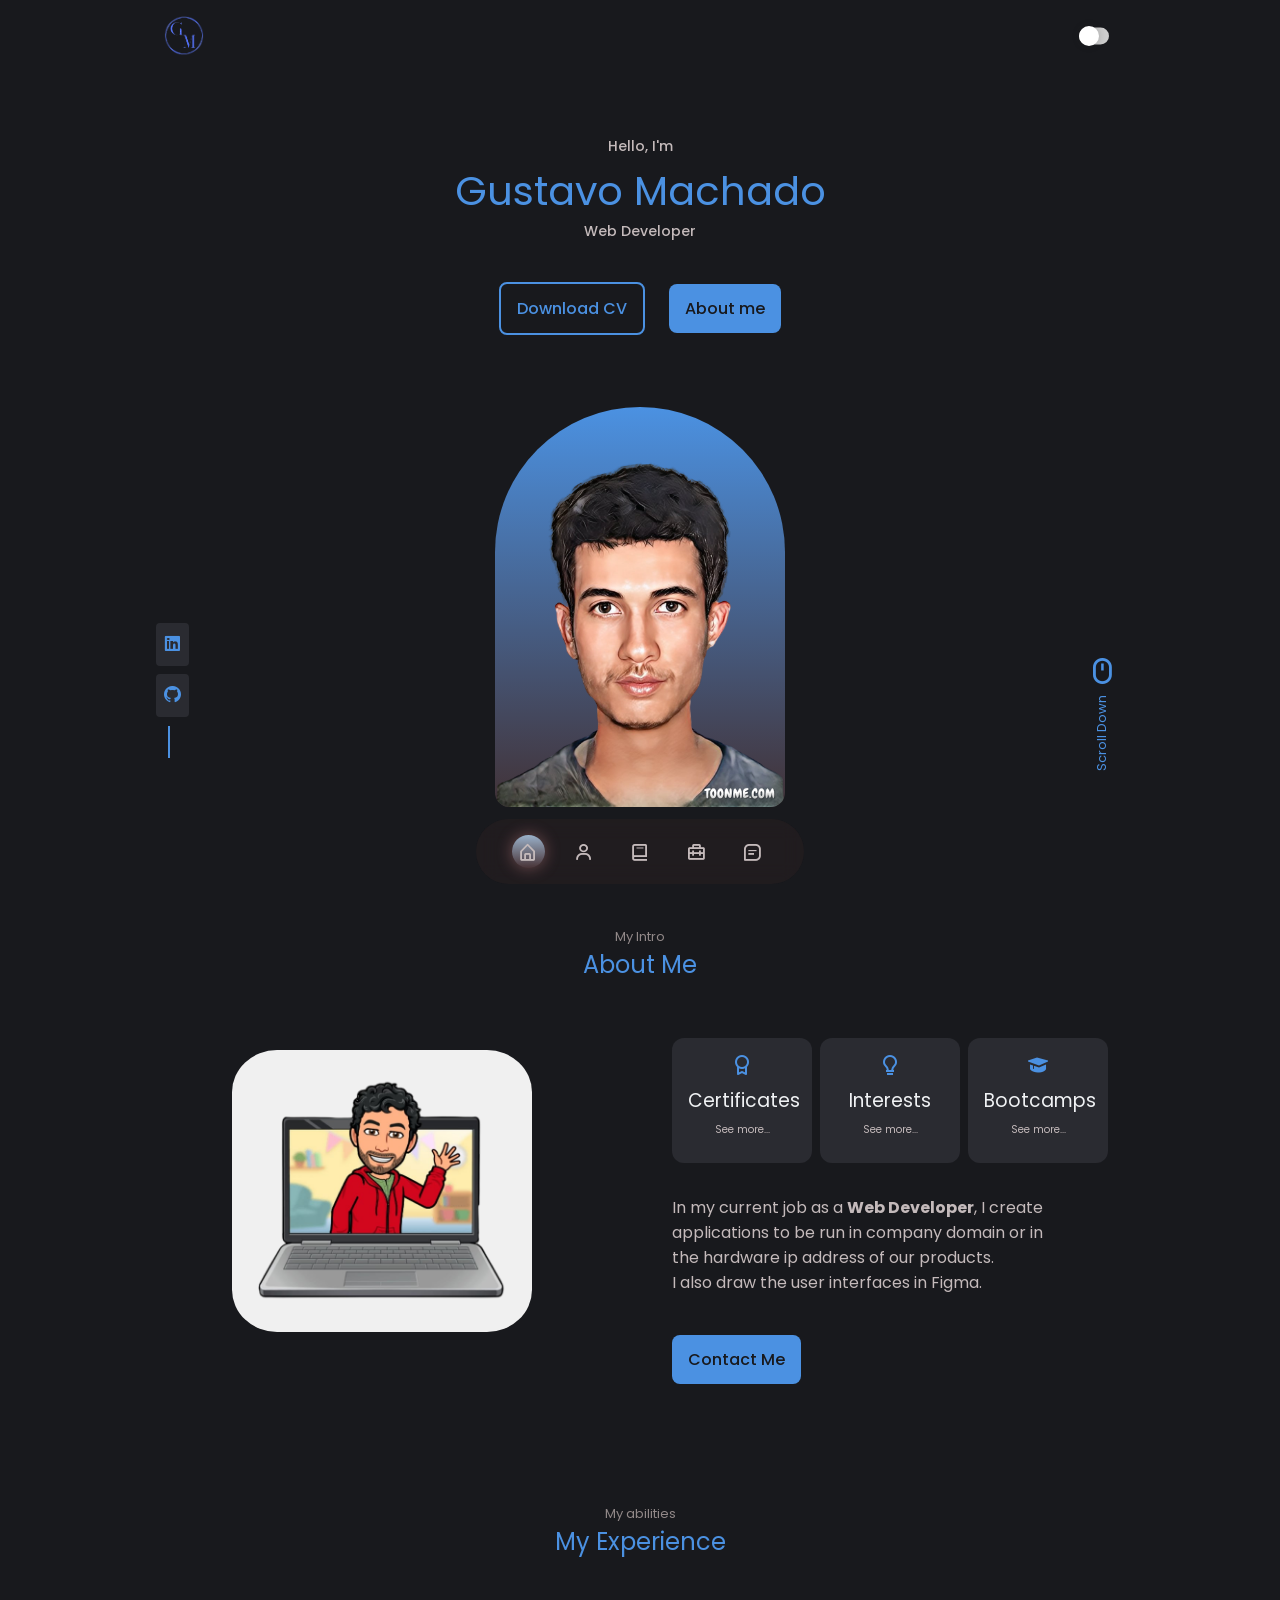
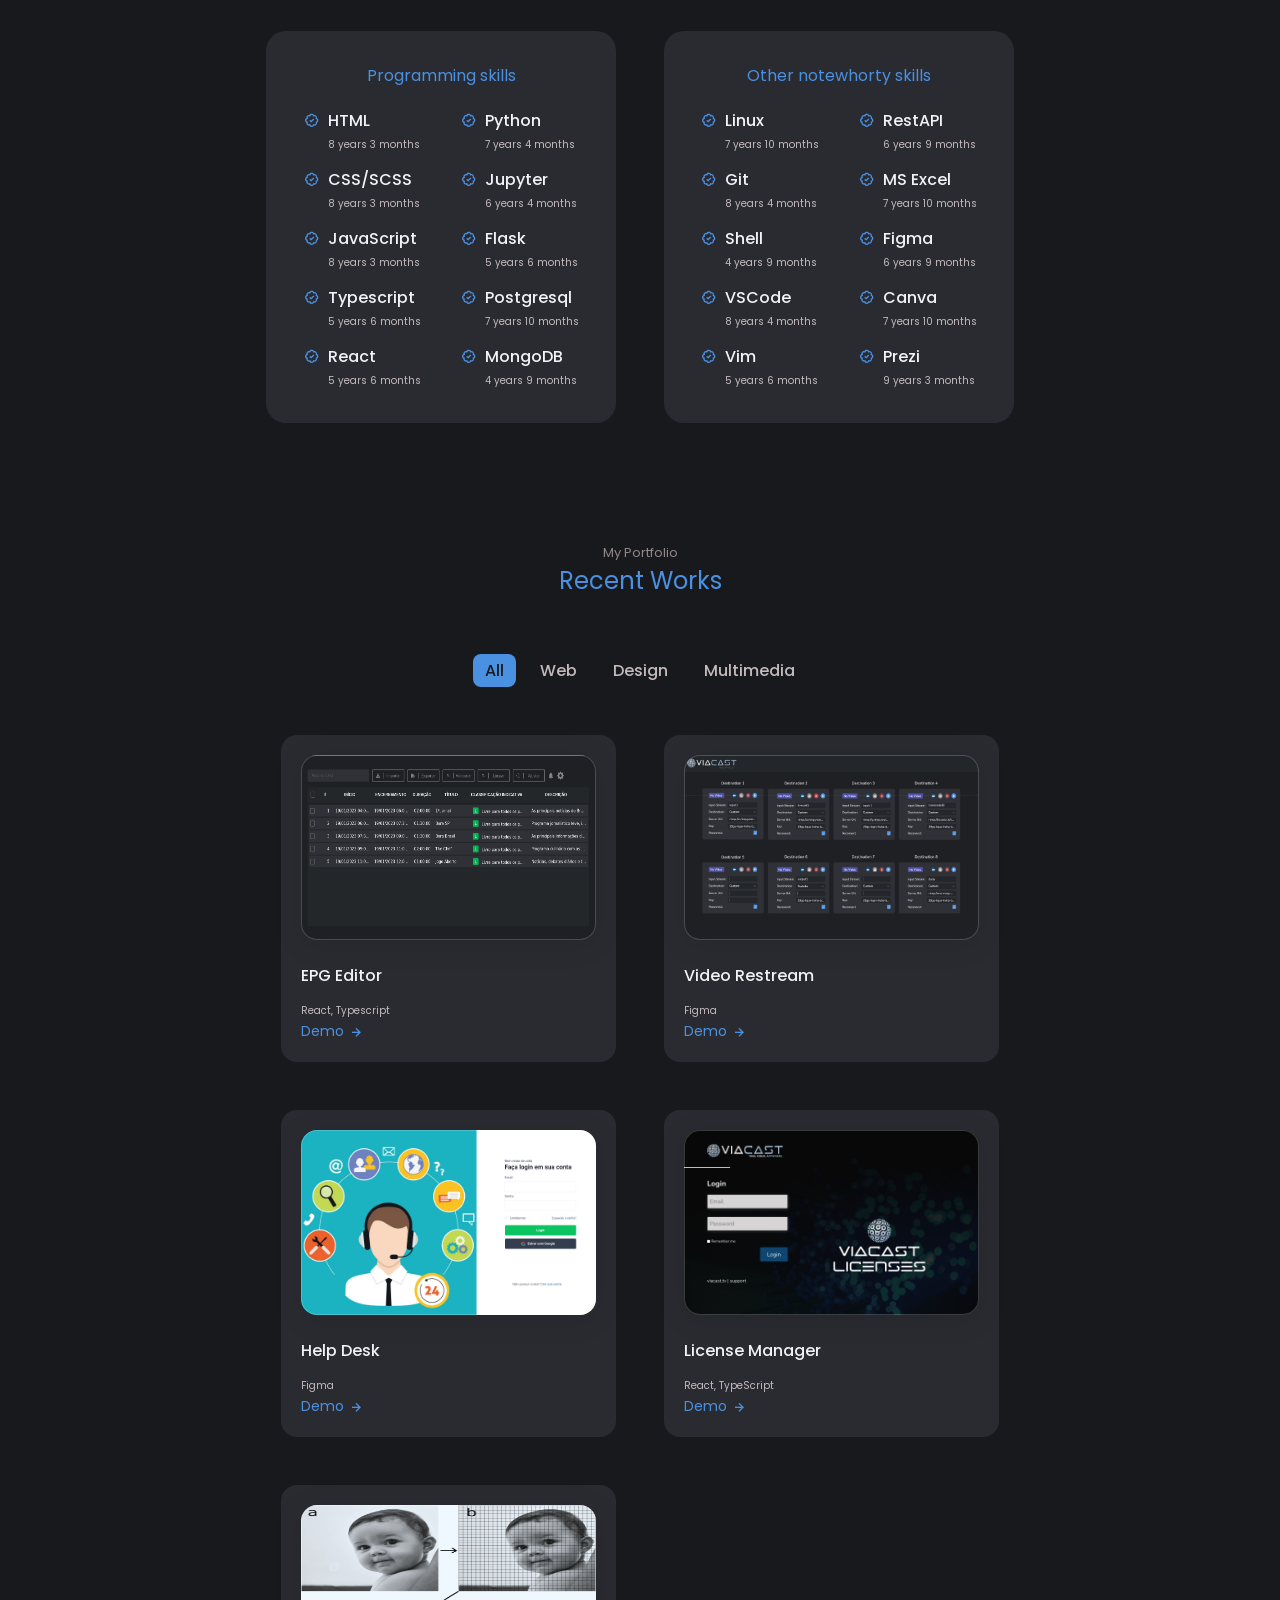
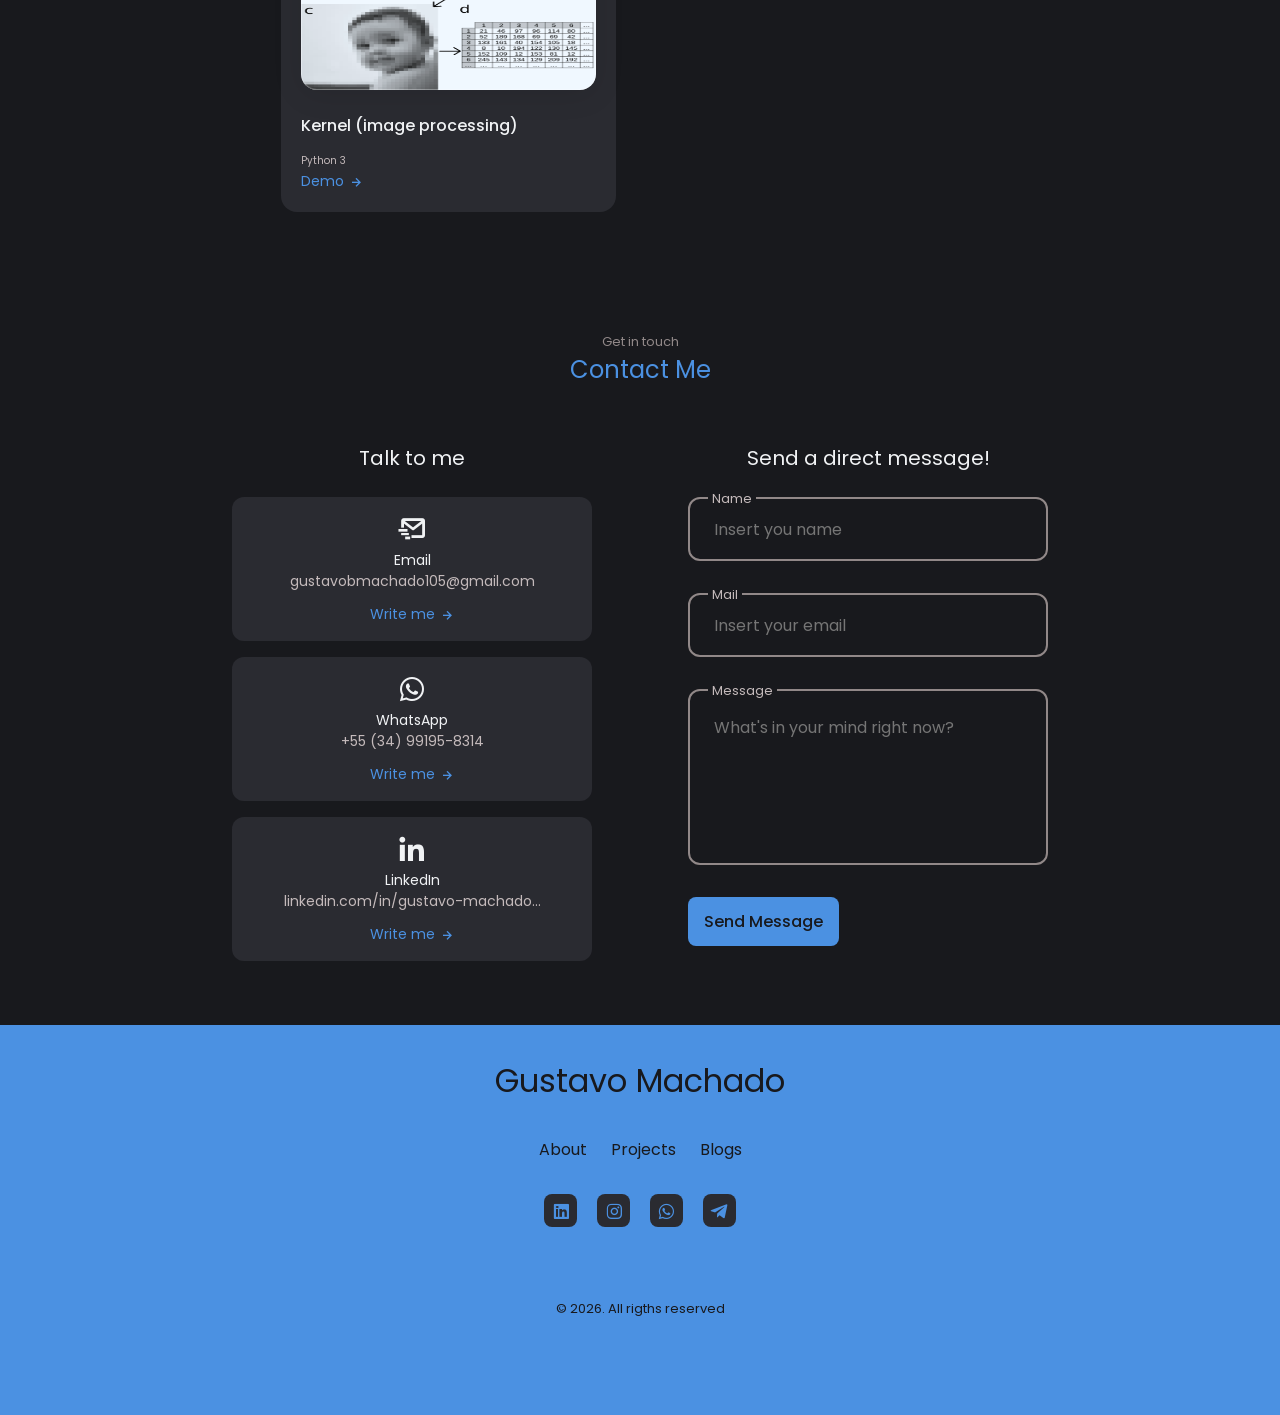
==== index.html @ 6736131b "Change "Interests" logo" ====
<!DOCTYPE html>
<html lang="en">

<head>
    <meta charset="UTF-8">
    <meta http-equiv="X-UA-Compatible" content="IE=edge">
    <meta name="viewport" content="width=device-width, initial-scale=1.0">
    <title>Gustavo B Machado</title>

    <!-- Favicon -->
    <link rel="icon" href="./assets/img/logo.png" type="image/png">

    <!-- Boxicons -->
    <link href='https://unpkg.com/boxicons@2.1.2/css/boxicons.min.css' rel='stylesheet'>

    <!-- Swiper CSS -->
    <link rel="stylesheet" href="./assets/css/swiper-bundle.min.css">

    <!-- CSS  -->
    <link rel="stylesheet" href="./assets/css/styles.css">

</head>

<body>

    <!--=============== HEADER ===============-->
    <header class="header" id="header">

        <!-- Navbar -->
        <nav class="nav container">

            <!-- Logo -->
            <a href="https://gusbmachado.github.io/" class="nav__logo">
                <img src="./assets/img/logo.png" alt="Gustavo">
            </a>
            <div class="switch-container">
                <label id="switch" class="switch">
                    <input type="checkbox" onchange="handleTheme()" id="slider">
                    <span class="slider round"></span>
                </label>

            </div>

            <!-- Menu -->
            <div class="nav__menu">
                <ul class="nav__list">

                    <li class="nav__item">
                        <a href="#home" class="nav__link active-link">
                            <i class='bx bx-home-alt'></i>
                        </a>
                    </li>

                    <li class="nav__item">
                        <a href="#about" class="nav__link">
                            <i class='bx bx-user'></i>
                        </a>
                    </li>

                    <li class="nav__item">
                        <a href="#skills" class="nav__link">
                            <i class='bx bx-book'></i>
                        </a>
                    </li>

                    <li class="nav__item">
                        <a href="#work" class="nav__link">
                            <i class='bx bx-briefcase-alt-2'></i>
                        </a>
                    </li>

                    <li class="nav__item">
                        <a href="#contact" class="nav__link">
                            <i class='bx bx-message-square-detail'></i>
                        </a>
                    </li>
                </ul>
            </div>

        </nav>
    </header>

    <!--=============== MAIN ===============-->
    <main class="main">
        <!--=============== HOME ===============-->
        <section class="home section" id="home">
            <div class="home__container container grid">

                <div class="home__data">
                    <span class="home__greeting">Hello, I'm</span>
                    <h1 class="home__name">Gustavo Machado</h1>
                    <h3 class="home__education">Web Developer</h3>

                    <div class="home__buttons">
                        <a href="./assets/pdf/gustavo-machado.pdf" class="button button--ghost">
                            Download CV
                        </a>
                        <a href="#about" class="button">About me</a>
                    </div>
                </div>

                <div class="home__handle">
                    <img style="width: 290px;" src="./assets/img/profile.png" alt="" class="home__img">
                </div>

                <div class="home__social">
                    <a href="https://www.linkedin.com/in/gustavo-machado-40a250186" target="_blank" class="home__social-link">
                        <i class='bx bxl-linkedin-square'></i>
                    </a>
                    <a href="https://github.com/gusbmachado" target="_blank" class="home__social-link">
                        <i class='bx bxl-github'></i>
                    </a>
                </div>

                <a href="#about" class="home__scroll">
                    <i class='bx bx-mouse home__scroll-icon'></i>
                    <span class="home__scroll-name">Scroll Down</span>
                </a>
            </div>
        </section>

        <!--=============== ABOUT ===============-->
        <section class="about section" id="about">
            <span class="section__subtitle">My Intro</span>
            <h2 class="section__title">About Me</h2>

            <div class="about__container container grid">
                <img src="./assets/img/profile-avatar.png" class="about__img">

                <div class="about__data">
                    <div class="about__info">

                        <div class="about__box">
                            <i class='bx bx-award about__icon'></i>
                            <h3 class="about__title" style="margin-left: -4px;">Certificates</h3>
                            <div class="about__subtitle tooltip">See more...
                                <span class="tooltiptext">
                                    <div class="tooltipMenu">
                                        <a
                                            href="https://www.credly.com/badges/d7e4ae30-8ce7-413c-a622-2dff88988a41?source=linked_in_profile">AWS
                                            Academy Graduate - AWS Academy Cloud Foundations in PortugueseAWS Academy
                                            Cloud Foundations</a>
                                        <br />
                                        <a href="https://www.coursera.org/account/accomplishments/verify/9Q8JYPEDZQQ6">Mathematics
                                            for Machine Learning: Linear Algebra online non-credit course</a>
                                        <br />
                                        <a
                                            href="https://www.aws.training/Transcript/CompletionCertificateHtml?transcriptid=qAgjMrT-YUSnAV5ZcAchFQ2">AWS
                                            Academy Cloud Foundations in Portuguese</a>
                                    </div>
                                </span>
                            </div>
                        </div>

                        <div class="about__box">
                            <i class='bx bx-bulb about__icon'></i>
                            <h3 class="about__title">Interests</h3>
                            <div class="about__subtitle tooltip">See more...
                                <span class="tooltiptext">
                                    <div class="tooltipMenu">
                                        <a>UI/UX design</a>
                                        <br />
                                        <a>Mobile development</a>
                                        <br />
                                        <a>Entrepreneurship</a>
                                    </div>
                                </span>
                            </div>
                        </div>

                        <div class="about__box">
                            <i class='bx bxs-graduation about__icon'></i>
                            <h3 class="about__title" style="margin-left: -4px;">Bootcamps</h3>
                            <div class="about__subtitle tooltip">See more...
                                <span class="tooltiptext">
                                    <div class="tooltipMenu">
                                        <a>Semana Omnistack</a>
                                        <br />
                                        <a>NextLevelWeek</a>
                                        <br />
                                        <a>Mega Hack Shawee</a>
                                    </div>
                                </span>
                            </div>
                        </div>
                    </div>

                    <p class="about__description">
                        In my current job as a <b>Web Developer</b>, I create applications to be run in company domain or in
                        the hardware ip address of our products.<br />I also draw the user interfaces in Figma.
                    </p>

                    <a href="#contact" class="button">Contact Me</a>
                </div>
            </div>

        </section>

        <!--=============== SKILLS ===============-->
        <section class="skills section" id="skills">
            <span class="section__subtitle">My abilities</span>
            <h2 class="section__title">My Experience</h2>

            <div class="skills__container container grid">

                <div class="skills__content">
                    <h3 class="skills__title">Programming skills</h3>

                    <div class="skills__box">

                        <div class="skills__group">

                            <div class="skill__data">
                                <i class='bx bx-badge-check'></i>

                                <div>
                                    <h3 class="skills__name">HTML</h3>
                                    <span class="skills__level"></span>
                                </div>
                            </div>

                            <div class="skill__data">
                                <i class='bx bx-badge-check'></i>

                                <div>
                                    <h3 class="skills__name">CSS/SCSS</h3>
                                    <span class="skills__level"></span>
                                </div>
                            </div>

                            <div class="skill__data">
                                <i class='bx bx-badge-check'></i>

                                <div>
                                    <h3 class="skills__name">JavaScript</h3>
                                    <span class="skills__level"></span>
                                </div>
                            </div>

                            <div class="skill__data">
                                <i class='bx bx-badge-check'></i>

                                <div>
                                    <h3 class="skills__name">Typescript</h3>
                                    <span class="skills__level"></span>
                                </div>
                            </div>

                            <div class="skill__data">
                                <i class='bx bx-badge-check'></i>

                                <div>
                                    <h3 class="skills__name">React</h3>
                                    <span class="skills__level"></span>
                                </div>
                            </div>
                        </div>

                        <div class="skills__group">

                            <div class="skill__data">
                                <i class='bx bx-badge-check'></i>
                                <div>
                                    <h3 class="skills__name">Python</h3>
                                    <span class="skills__level"></span>
                                </div>
                            </div>

                            <div class="skill__data">
                                <i class='bx bx-badge-check'></i>
                                <div>
                                    <h3 class="skills__name">Jupyter</h3>
                                    <span class="skills__level"></span>
                                </div>
                            </div>

                            <div class="skill__data">
                                <i class='bx bx-badge-check'></i>

                                <div>
                                    <h3 class="skills__name">Flask</h3>
                                    <span class="skills__level"></span>
                                </div>
                            </div>

                            <div class="skill__data">
                                <i class='bx bx-badge-check'></i>

                                <div>
                                    <h3 class="skills__name">Postgresql</h3>
                                    <span class="skills__level"></span>
                                </div>
                            </div>

                            <div class="skill__data">
                                <i class='bx bx-badge-check'></i>

                                <div>
                                    <h3 class="skills__name">MongoDB</h3>
                                    <span class="skills__level"></span>
                                </div>
                            </div>
                        </div>
                    </div>
                </div>

                <div class="skills__content">
                    <h3 class="skills__title">Other notewhorty skills</h3>

                    <div class="skills__box">

                        <div class="skills__group">

                            <div class="skill__data">
                                <i class='bx bx-badge-check'></i>

                                <div>
                                    <h3 class="skills__name">Linux</h3>
                                    <span class="skills__level"></span>
                                </div>
                            </div>

                            <div class="skill__data">
                                <i class='bx bx-badge-check'></i>

                                <div>
                                    <h3 class="skills__name">Git</h3>
                                    <span class="skills__level"></span>
                                </div>
                            </div>

                            <div class="skill__data">
                                <i class='bx bx-badge-check'></i>

                                <div>
                                    <h3 class="skills__name">Shell</h3>
                                    <span class="skills__level"></span>
                                </div>
                            </div>

                            <div class="skill__data">
                                <i class='bx bx-badge-check'></i>

                                <div>
                                    <h3 class="skills__name">VSCode</h3>
                                    <span class="skills__level"></span>
                                </div>
                            </div>

                            <div class="skill__data">
                                <i class='bx bx-badge-check'></i>

                                <div>
                                    <h3 class="skills__name">Vim</h3>
                                    <span class="skills__level"></span>
                                </div>
                            </div>
                        </div>

                        <div class="skills__group">

                            <div class="skill__data">
                                <i class='bx bx-badge-check'></i>

                                <div>
                                    <h3 class="skills__name">RestAPI</h3>
                                    <span class="skills__level"></span>
                                </div>
                            </div>

                            <div class="skill__data">
                                <i class='bx bx-badge-check'></i>

                                <div>
                                    <h3 class="skills__name">MS Excel</h3>
                                    <span class="skills__level"></span>
                                </div>
                            </div>

                            <div class="skill__data">
                                <i class='bx bx-badge-check'></i>

                                <div>
                                    <h3 class="skills__name">Figma</h3>
                                    <span class="skills__level"></span>
                                </div>
                            </div>

                            <div class="skill__data">
                                <i class='bx bx-badge-check'></i>

                                <div>
                                    <h3 class="skills__name">Canva</h3>
                                    <span class="skills__level"></span>
                                </div>
                            </div>

                            <div class="skill__data">
                                <i class='bx bx-badge-check'></i>

                                <div>
                                    <h3 class="skills__name">Prezi</h3>
                                    <span class="skills__level"></span>
                                </div>
                            </div>
                        </div>
                    </div>
                </div>


        </section>

        <!--=============== WORK ===============-->
        <section class="work section" id="work">
            <span class="section__subtitle">My Portfolio</span>
            <h2 class="section__title">Recent Works</h2>

            <div class="work__filters">
                <span class="work__item active-work" data-filter="all">All</span>
                <span class="work__item" data-filter=".web">Web</span>
                <span class="work__item" data-filter=".design">Design</span>
                <span class="work__item" data-filter=".media">Multimedia</span>
            </div>

            <div class="work__container container grid">

                <div class="work__card mix web">
                    <div class="glass__container">
                        <div class="glass"></div>
                        <img src="./assets/img/epg.png" class="work__img">
                    </div>

                    <h3 class="work__title">EPG Editor</h3>
                    <span class="about__subtitle">React, Typescript</span>

                    <a href="https://viacast.tv/epg/" class="work__button">
                        Demo <i class='bx bx-right-arrow-alt work__icon'></i>
                    </a>
                </div>

                <div class="work__card mix design">
                    <div class="glass__container">
                        <div class="glass"></div>
                        <img src="./assets/img/Restream.png" class="work__img">
                    </div>


                    <h3 class="work__title">Video Restream</h3>
                    <span class="about__subtitle">Figma</span>

                    <a href="https://www.figma.com/file/XLJrOVI6isX1OnHpyTnw9G/Restream?node-id=68%3A485&t=r8CHIQPoHvf4b6GJ-1"
                        class="work__button">
                        Demo <i class='bx bx-right-arrow-alt work__icon'></i>
                    </a>
                </div>

                <div class="work__card mix design">
                    <div class="glass__container">
                        <div class="glass"></div>
                        <img src="./assets/img/Helpdesk.png" class="work__img">
                    </div>


                    <h3 class="work__title"> Help Desk</h3>
                    <span class="about__subtitle">Figma</span>

                    <a href="https://www.figma.com/file/9CH87bPj8oJuEB4AVGLBM0/HelpDesk?node-id=0%3A1&t=r8CHIQPoHvf4b6GJ-1" class="work__button">
                        Demo <i class='bx bx-right-arrow-alt work__icon'></i>
                    </a>
                </div>

                <div class="work__card mix web">
                    <div class="glass__container">
                        <div class="glass"></div>
                        <img src="./assets/img/license.png" class="work__img">
                    </div>


                    <h3 class="work__title">License Manager</h3>
                    <span class="about__subtitle">React, TypeScript</span>

                    <a href="https://license-manager-ten.vercel.app/login" class="work__button">
                        Demo <i class='bx bx-right-arrow-alt work__icon'></i>
                    </a>
                </div>

                <div class="work__card mix media">
                    <div class="glass__container">
                        <div class="glass"></div>
                        <img style="background-color: aliceblue;" src="./assets/img/discretizacao.png" class="work__img">
                    </div>


                    <h3 class="work__title">Kernel (image processing)</h3>
                    <span class="about__subtitle">Python 3</span>

                    <a href="https://github.com/gusbmachado/projeto-final-sinais_mutimidia" class="work__button">
                        Demo <i class='bx bx-right-arrow-alt work__icon'></i>
                    </a>
                </div>
            </div>

        </section>

        <!--=============== CONTACT ===============-->
        <section class="contact section" id="contact">
            <span class="section__subtitle">Get in touch</span>
            <h2 class="section__title">Contact Me</h2>

            <div class="contact__container container grid">

                <div class="contact__content">
                    <h3 class="contact__title">Talk to me</h3>

                    <div class="contact__info">

                        <div class="contact__card">
                            <i class='bx bx-mail-send contact__card-icon'></i>
                            <h3 class="contact__card-title">Email</h3>
                            <span class="content__card-data">gustavobmachado105@gmail.com</span>

                            <a href="mailto:gustavobmachado105@gmail.com" target="_blank" class="contact__button">
                                Write me<i class='bx bx-right-arrow-alt contact__button-icon'></i>
                            </a>
                        </div>

                        <div class="contact__card">
                            <i class='bx bxl-whatsapp contact__card-icon'></i>
                            <h3 class="contact__card-title">WhatsApp</h3>
                            <span class="content__card-data">+55 (34) 99195-8314</span>

                            <a href="https://wa.me/5534991958314" target="_blank" class="contact__button">
                                Write me<i class='bx bx-right-arrow-alt contact__button-icon'></i>
                            </a>
                        </div>

                        <div class="contact__card ">
                            <i class='bx bxl-linkedin contact__card-icon'></i>
                            <h3 class="contact__card-title">LinkedIn</h3>
                            <span class="content__card-data">linkedin.com/in/gustavo-machado...</span>

                            <a href="https://linkedin.com/in/gustavo-machado-40a250186" target="_blank" class="contact__button">
                                Write me<i class='bx bx-right-arrow-alt contact__button-icon'></i>
                            </a>
                        </div>
                    </div>
                </div>

                <div class="contact__content">
                    <h3 class="contact__title">Send a direct message!</h3>

                    <form action="https://formspree.io/f/mjvdkanr" method="POST" class="contact__form">

                        <div class="contact__form-div">
                            <label for="" class="contact__form-tag">Name</label>
                            <input type="text" placeholder="Insert you name" class="contact__form-input">
                        </div>

                        <div class="contact__form-div">
                            <label for="" class="contact__form-tag">Mail</label>
                            <input type="email" name="email" placeholder="Insert your email"
                                class="contact__form-input">
                        </div>

                        <div class="contact__form-div contact__form-area">
                            <label for="" class="contact__form-tag">Message</label>
                            <textarea name="message" id="" cols="30" rows="10"
                                placeholder="What's in your mind right now?" class="contact__form-input"></textarea>
                        </div>

                        <button class="button">Send Message</button>
                    </form>
                </div>

            </div>
        </section>
    </main>

    <!--=============== FOOTER ===============-->
    <footer class="footer">
        <div class="footer__container container">
            <h1 class="footer__title">Gustavo Machado</h1>

            <ul class="footer__list">
                <li>
                    <a href="#about" class="footer__link">About</a>
                </li>
                <li>
                    <a href="#work" class="footer__link">Projects</a>
                </li>
                <li>
                    <a href="#testimonial" class="footer__link">Blogs</a>
                </li>
            </ul>

            <ul class="footer__social">
                <a href="https://www.linkedin.com/in/gustavo-machado-40a250186" class="footer__social-link">
                    <i class='bx bxl-linkedin-square'></i>
                </a>
                <a href="https://instagram.com/gustavomachado105?igshid=ZmZhODViOGI=" class="footer__social-link">
                    <i class='bx bxl-instagram'></i>
                </a>
                <a href="https://wa.me/5534991958314" class="footer__social-link">
                    <i class='bx bxl-whatsapp'></i>
                </a>
                <a href="https://t.me/gusbmachado" class="footer__social-link">
                    <i class='bx bxl-telegram'></i>
                </a>
            </ul>

            <span class="footer__copy">
                &#169;
                <script>document.write(new Date().getFullYear())</script>. All rigths reserved
            </span>
        </div>
    </footer>


    <!-- SCROLLREVEAL -->
    <script src="./assets/js/scrollreveal.min.js"></script>

    <!-- SWIPER JS -->
    <script src="./assets/js/swiper-bundle.min.js"></script>

    <!-- MIXITUP FILTER -->
    <script src="./assets/js/mixitup.min.js"></script>

    <!-- JavaScript -->
    <script src="./assets/js/main.js"></script>

    <!-- XP Time -->
    <script>
        document.getElementsByClassName('skills__level')[0].innerHTML = XPtime("2018-09-25");
        document.getElementsByClassName('skills__level')[1].innerHTML = XPtime("2018-09-25");
        document.getElementsByClassName('skills__level')[2].innerHTML = XPtime("2018-09-25");
        document.getElementsByClassName('skills__level')[3].innerHTML = XPtime("2021-06-12");
        document.getElementsByClassName('skills__level')[4].innerHTML = XPtime("2021-06-12");

        document.getElementsByClassName('skills__level')[5].innerHTML = XPtime("2019-08-25");
        document.getElementsByClassName('skills__level')[6].innerHTML = XPtime("2020-08-25");
        document.getElementsByClassName('skills__level')[7].innerHTML = XPtime("2021-06-12");
        document.getElementsByClassName('skills__level')[8].innerHTML = XPtime("2019-02-25");
        document.getElementsByClassName('skills__level')[9].innerHTML = XPtime("2022-03-12");

        document.getElementsByClassName('skills__level')[10].innerHTML = XPtime("2019-02-25");
        document.getElementsByClassName('skills__level')[11].innerHTML = XPtime("2018-08-25");
        document.getElementsByClassName('skills__level')[12].innerHTML = XPtime("2022-03-25");
        document.getElementsByClassName('skills__level')[13].innerHTML = XPtime("2018-08-25");
        document.getElementsByClassName('skills__level')[14].innerHTML = XPtime("2021-06-25");

        document.getElementsByClassName('skills__level')[15].innerHTML = XPtime("2020-03-25");
        document.getElementsByClassName('skills__level')[16].innerHTML = XPtime("2019-02-25");
        document.getElementsByClassName('skills__level')[17].innerHTML = XPtime("2020-03-25");
        document.getElementsByClassName('skills__level')[18].innerHTML = XPtime("2019-02-25");
        document.getElementsByClassName('skills__level')[19].innerHTML = XPtime("2017-09-25");
    </script>

</body>

</html>
---- assets/css/styles.css ----
/* Google Fonts */
@import url('https://fonts.googleapis.com/css2?family=Poppins:wght@400;500;600&family=Radio+Canada:wght@400;600;700&display=swap');

/* Variables CSS */
:root {

    /* color */
    --first-color: hsl(212, 72%, 59%);
    --first-color-alt: hsl(211, 31%, 70%);

    --title-color: #f0f2f4;
    --subtitle-color: #f0f2f4;
    --text-color: #c4babb;
    --text-color-light: #918888;

    --body-color: #18191D;
    --container-color: #2A2B31;
    --image-color: #f0f0f0;

    /* height */
    --header-height: 3.5rem;

    /* font-size */
    --biggest-font-size: 1.75rem;
    --h1-font-size: 1.5rem;
    --h2-font-size: 1.25rem;
    --h3-font-size: 1rem;
    --normal-font-size: .938rem;
    --small-font-size: .813rem;
    --smaller-font-size: .75rem;
    --tiny-font-size: .625rem;

    /* font-weight */
    --medium: 500;
    --semibold: 600;

    /* z-index */
    --z-tooltip: 10;
    --z-fixed: 100;
    --z-modal: 1000;

}

.light-mode {
    --text-color: #18191D;
    --body-color: #f0f0f0;
    --subtitle-color: #18191D;
    --text-color-light: #18191D85;
    --container-color: #241e20b8;
    --image-color: #241e20b8;
}

/* Responsive font-size */
@media screen and (min-width: 968px) {
    :root {
        --biggest-font-size: 2.5rem;
        --h1-font-size: 2.25rem;
        --h2-font-size: 1.5rem;
        --h3-font-size: 1.25rem;
        --normal-font-size: 1rem;
        --small-font-size: .875rem;
        --smaller-font-size: .813rem;
    }
}

/*=============== Base ===============*/
* {
    padding: 0;
    margin: 0;
    box-sizing: border-box;
}

html {
    scroll-behavior: smooth;
}

body,
button,
input,
textarea {
    font-family: 'Poppins', sans-serif;
    font-size: var(--normal-font-size);
}

body {
    background-color: var(--body-color);
    color: var(--text-color);
    transition: .4s;
}

h1,
h2,
h3 {
    color: var(--title-color);
    font-weight: var(--font-semibold);
}

ul {
    list-style: none;
}

a {
    text-decoration: none;
}

button {
    cursor: pointer;
    border: none;
    outline: none;
}

img {
    max-width: 100%;
    height: auto;
}

/*=============== REUSABLE CSS CLASSES ===============*/

.container {
    max-width: 968px;
    margin: 0 1rem;
}

.grid {
    display: grid;
    gap: 1.25rem;
}

.main {
    overflow: hidden;
}

.section {
    padding: 4.5rem 0 1rem;
}

.section__title,
.section__subtitle {
    text-align: center;
}

.section__title {
    font-size: var(--h2-font-size);
    color: var(--first-color);
    margin-bottom: 2rem;
}

.section__subtitle {
    display: block;
    font-size: var(--smaller-font-size);
    color: var(--text-color-light);
}

.tooltip {
    position: relative;
    display: inline-block;
    height: 25px;
  }
  
  .tooltip .tooltiptext {
    visibility: hidden;
    width: 120px;
    background-color: #555;
    color: #fff;
    text-align: center;
    border-radius: 6px;
    padding: 5px 0;
    position: absolute;
    z-index: 1;
    top: 100%;
    left: 50%;
    margin-left: -60px;
    opacity: 0;
    transition: opacity 0.3s;
  }
  
  .tooltip .tooltiptext::after {
    content: "";
    position: absolute;
    bottom: 100%;
    left: 50%;
    margin-left: -5px;
    border-width: 5px;
    border-style: solid;
    border-color: #555 transparent transparent transparent;
    transform: rotate(180deg);
  }
  
  .tooltip:hover .tooltiptext {
    visibility: visible;
    opacity: 1;
  }

.tooltipMenu {
	display: block;
    max-width: 120px;
    white-space: nowrap;
    overflow: hidden;
    text-overflow: ellipsis;
    padding-inline: 5px;
}

.tooltipMenu a {
    color: inherit !important;
}

.tooltipMenu a:hover{
	opacity: 0.5;
    cursor: pointer;
}


/*=============== Header ===============*/
.header {
    position: fixed;
    top: 0;
    left: 0;
    width: 100%;
    background-color: var(--body-color);
    z-index: var(--z-fixed);
}

.nav {
    height: var(--header-height);
    display: flex;
    justify-content: space-between;
    align-items: center;
}

.nav__logo {
    transition: .4s;
}

.nav__logo img {
    height: var(--header-height);
    vertical-align: middle;
}

.nav__logo:hover {
    color: var(--first-color-alt);
}

.nav__menu {
    position: fixed;
    bottom: 1rem;
    background-color: #241e20b8;
    width: 90%;
    border-radius: 4rem;
    padding: 1rem 2.25rem;
    backdrop-filter: blur(10px);
}

.nav__list {
    display: flex;
    justify-content: space-between;
    align-items: center;
}

.nav__link {
    color: #c4babb !important;
    font-size: 1.25rem;
    padding: .4rem;
    display: flex;
    border-radius: 5rem;
}

/* Active Link */
.active-link {
    background: linear-gradient(180deg,
              var(--first-color-alt),
              hsla(356, 66%, 75%, 0.2)
              );
    
    box-shadow: 0 0 16px #e9959b66;
}

/* Change Backround Header */
.scroll-header {
    box-shadow: 0 4px 4px #0a0a0a4d;
}

/* The slider */
  .switch-container {
    display: flex;
    width: fit-content;
    height: 100%;
    background: inherit;
    flex-direction: column;
    justify-content: center;
    align-items: center;
    transform: scale(0.5);
  }

  .switch {
    position: relative;
    display: inline-block;
    width: 60px;
    height: 34px;
  }
  
  .switch input {
    opacity: 0;
    width: 0;
    height: 0;
  }

.slider {
    position: absolute;
    cursor: pointer;
    top: 0;
    left: 0;
    right: 0;
    bottom: 0;
    background-color: #ccc;
    -webkit-transition: 0.4s;
    transition: 0.4s;
  }
  
  .slider:before {
    position: absolute;
    content: "";
    height: 40px;
    width: 40px;
    left: 0px;
    bottom: 4px;
    top: 0;
    bottom: 0;
    margin: auto 0;
    -webkit-transition: 0.4s;
    transition: 0.4s;
    box-shadow: 0 0px 15px #2020203d;
    background: white url('https://i.ibb.co/FxzBYR9/night.png');
    background-repeat: no-repeat;
    background-position: center;
  }
  
  input:checked + .slider {
    background-color: #2196f3;
  }
  
  input:focus + .slider {
    box-shadow: 0 0 1px #2196f3;
  }
  
  input:checked + .slider:before {
    -webkit-transform: translateX(24px);
    -ms-transform: translateX(24px);
    transform: translateX(24px);
    background: white url('https://i.ibb.co/7JfqXxB/sunny.png');
    background-repeat: no-repeat;
    background-position: center;
  }
  
  /* Rounded sliders */
  .slider.round {
    border-radius: 34px;
  }
  
  .slider.round:before {
    border-radius: 50%;
  }

/* =============== Home =============== */
.home__container {
    position: relative;
    row-gap: 4.5rem;
    padding-top: 2rem;
}

.home__data {
    text-align: center;
}

.home__greeting,
.home__education {
    font-size: var(--small-font-size);
    font-weight: var(--medium);
}

.home__greeting {
    display: block;
    color: var(--text-color);
    margin-bottom: .25rem;
}

.home__education {
    color: var(--text-color);
    margin-bottom: 2.5rem;
}

.home__name {
    color: var(--first-color);
    font-size: var(--biggest-font-size);
}

.home__img {
    width: 170px;
}

.home__handle {
    justify-content: center;
    width: 190px;
    height: 293px;
    background: linear-gradient(180deg,
                var(--first-color),
                hsla(356, 66%, 75%, 0.2)                
                );
    border-radius: 10rem 10rem 1rem 1rem;
    display: flex;
    align-items: flex-end;
    justify-content: center;
    overflow: hidden;
    justify-self: center;
}

.home__buttons {
    display: flex;
    justify-content: center;
    align-items: center;
    gap: 1.5rem;
}

.home__social,
.home__scroll {
    position: absolute;
}

.home__social {
    bottom: 5rem;
    left: 0;
    display: grid;
    row-gap: .5rem;
}

.home__social-link {
    width: max-content;
    background-color: var(--container-color);
    color: var(--first-color);
    padding: .25rem;
    border-radius: .25rem;
    font-size: 1rem;
    transition: .4s;
}

.home__social-link:hover {
    background-color: var(--first-color);
    color: #fff;
}

.home__social::after {
    content: '';
    width: 32px;
    height: 2px;
    background-color: var(--first-color);
    transform: rotate(90deg)  translate(16px, 3px);
}

.home__scroll {
    color: var(--first-color);
    right: -1rem;
    bottom: 4rem;
    display: grid;
    row-gap: 2.25rem;
    justify-items: center;
}

.home__scroll-icon {
    font-size: 1.25rem;
}

.home__scroll-name {
    font-size: var(--smaller-font-size);
    transform: rotate(-90deg);
}

/* Button */

.button {
    display: inline-block;
    background-color: var(--first-color);
    color: var(--body-color);
    padding: .75rem 1rem;
    border-radius: .5rem;
    font-weight: var(--medium);
    transition: .4s;    
}

.button:hover {
    background-color: var(--first-color-alt);
    color: var(--body-color);  
}

.button--ghost {
    background-color: transparent;
    border: 2px solid var(--first-color);
    color: var(--first-color);

}

/*=============== About ===============*/

.about__container {
    row-gap: 2.5rem;
}

.about__img {
    padding-block: 25px;
    padding-inline: 25px;
    width: 300px !important;
    border-radius: 1.5rem;
    justify-self: center;
    margin-bottom: 2.5rem;
    border-radius: 15%;
    background-color: var(--image-color);
}

.about__data {
    text-align: center;
}

.about__info {
    display: grid;
    grid-template-columns: repeat(3, 1fr);
    gap: .5rem;
    margin-bottom: 2rem;
}
.about__box {
    background-color: var(--container-color);
    border-radius: .75rem;
    padding: .75rem .5rem;
}

.about__icon {
    font-size: 1.5rem;
    color: var(--first-color);
    margin-bottom: .5rem;    
}

.about__subtitle {
    color: #c4babb;
    font-size: var(--tiny-font-size);
}

.about__description {
    margin-bottom: 2rem;
}

/*=============== Skills ===============*/

.skills__container {
    row-gap: 2rem;
    padding-top: 1rem;
}

.skills__content {
    background-color: var(--container-color);
    padding: 1.5rem;
    border-radius: 1.25rem;
}

.skills__title {
    font-size: var(--normal-font-size);
    font-weight: var(--font-medium);
    color: var(--first-color);
    text-align: center;
    margin-bottom: 1.5rem;
}

.skills__box {
    display: flex;
    justify-content: center;
    column-gap: 2.5rem;
}

.skills__group {
    display: grid;
    align-content: flex-start;
    row-gap: 1rem;
}

.skill__data {
    display: flex;
    column-gap: .5rem;
}

.skill__data .bx-badge-check {
    font-size: 1rem;
    color: var(--first-color);
}

.skills__name {
    font-size: var(--normal-font-size);
    font-weight: var(--medium);
    line-height: 18px;
}

.skills__level {
    color: #c4babb !important;
    font-size: var(--tiny-font-size);
    width: fit-content;
    white-space: nowrap;
}

/*=============== Services ===============*/

.services__container {
    grid-template-columns: repeat(2, 1fr);
    gap: 1.5rem;
    padding-top: 1rem;
}

.services__card {
    background-color: var(--container-color);
    padding: 3rem 1.5rem 1.5rem;
    border-radius: 1rem;
}

.services__title{
    font-size: var(--h3-font-size);
    margin-bottom: 2.5rem;
}

.services__button {
    color: var(--first-color);
    font-size: var(--small-font-size);
    display: flex;
    align-items: center;
    column-gap: .25rem;
    cursor: pointer;
}

.services__button:hover .bx/* .services__icon */ {
    transform: translateX(.25rem);
}

.services__button .bx/* .services__icon */ {
    font-size: 1rem;
    transition: .4s;
}

/* Services modal */
.services__modal {
    position: fixed;
    inset: 0;
    background-color: hsla(356, 28%, 16%, 0.702);
    padding: 2rem 1rem;
    display: grid;
    place-items: center;
    visibility: hidden;
    opacity: 0;
    transition: .4s;
    z-index: var(--z-modal);
}

.services__modal-content {
    position: relative;
    background-color: var(--body-color);
    padding: 4.5rem 1.5rem 2.5rem;
    border-radius: 1.5rem;
}

.services__modal-title,
.services__modal-description {
    text-align: center;
}

.services__modal-title {
    font-size: var(--h3-font-size);
    color: var(--first-color);
    margin-bottom: 1rem;
}

.services__modal-description {
    font-size: var(--small-font-size);
    margin-bottom: 2rem;
}

.services__modal-list {
    display: grid;
    row-gap: .75rem;
}

.services__modal-item {
    display: flex;
    align-items: flex-start;
    column-gap: .5rem;
}

.services__modal-icon {
    font-size: 1.5rem;
    color: var(--first-color);
}

.services__modal-info {
    font-size: var(--small-font-size);
}

.services__modal-close {
    position: absolute;
    top: 1.5rem;
    right: 1.5rem;
    font-size: 1.5rem;
    color: var(--first-color);
    cursor: pointer;
}

/* Active Modal */
.active-modal {
    opacity: 1;
    visibility: visible;
}

/*=============== Works ===============*/

.work__container {
    padding-top: 1rem;
}

.work__filters {
    display: flex;
    justify-content: center;
    align-items: center;
    column-gap: .75rem;
    margin-bottom: 2rem;
}

.work__item {
    cursor: pointer;
    padding: .25rem .75rem;
    font-weight: var(--medium);
    border-radius: .5rem;
}

.work__card {
    background-color: var(--container-color);
    padding: 1rem;
    border-radius: 1rem;
}


.work__card img {
    position: relative;
    top: 0px;
    min-height: 185.13px;
    aspect-ratio: 59 / 37;
}

.glass__container {
    display: block;
    white-space: nowrap;
    position:relative;
}

.glass {
    position: absolute;
    top: 0;
    width: 100%;
    height: auto;
    aspect-ratio: 59 / 37;
    z-index: 1;
    /* From https://css.glass */
    background: rgba(255, 255, 255, 0.03);
    border-radius: 16px;
    box-shadow: 0 4px 30px rgba(0, 0, 0, 0.1);
    backdrop-filter: blur(0.5px);
    -webkit-backdrop-filter: blur(0.5px);
    border: 1px solid rgba(255, 255, 255, 0.2);
}

.work__img {
    border-radius: 1rem;
    margin-bottom: .75rem;
}

.work__title {
    font-size: var(--normal-font-size);
    font-weight: var(--medium);
    margin-bottom: .25rem;
}

.work__button {
    width: max-content;
    color: var(--first-color);
    font-size: var(--small-font-size);
    display: flex;
    align-items: center;
    column-gap: .25rem;
}

.work__button:hover .work__icon {
    transform: translateX(.25rem);
}

.work__icon {
    font-size: 1rem;
    transition: .4s;
}

/* Active Work */
.active-work {
    background-color: var(--first-color);
    color: var(--body-color);

}

/*=============== Testimonial ===============*/
.testimonial__card {
    background-color: var(--container-color);
    padding: 1.25rem 1.5rem;
    border-radius: 1.5rem;
    margin-bottom: 3rem;
}

.testimonial__img {
    width: 180px;
    border-radius: 3rem;
    margin-bottom: 1rem;
}

.testimonial__name {
    font-size: var(--normal-font-size);
    font-weight: var(--medium);
    margin-bottom: .25rem;
}

.testimoial__description {
    font-size: var(--small-font-size);
    margin-bottom: .25rem;
}

/* Swiper class */
.swiper-pagination-bullet {
    background-color: var(--text-color-light);
}

.swiper-pagination-bullet-active {
    background-color: var(--first-color);
}

/*=============== Contact ===============*/

.contact__container {
    row-gap: 3rem;
    padding-bottom: 3rem;
}

.contact__title {
    color: var(--subtitle-color);
    text-align: center;
    font-size: var(--h3-font-size);
    margin-bottom: 1.5rem;
}

.contact__info {
    display: grid;
    gap: 1rem;
}

.contact__card {
    background-color: var(--container-color);
    padding: 1rem;
    border-radius: .75rem;
    text-align: center;
}

.contact__card-icon {
    font-size: 2rem;
    color: var(--title-color);
    margin-bottom: .25rem;
}

.contact__card-title,
.content__card-data {
    font-size: var(--small-font-size);
}

.contact__card-title {
    font-weight: var(--font-medium);
}

.content__card-data {
    color: #c4babb !important;
    display: block;
    margin-bottom: .75rem;
}

.contact__button {
    color: var(--first-color);
    font-size: var(--small-font-size);
    display: flex;
    align-items: center;
    justify-content: center;
    column-gap: .25rem;
}

.contact__button:hover .contact__button-icon {
    transform: translateX(.25rem);
}

.contact__button-icon {
    font-size: 1rem;
    transition: .4s;
}

.contact__form-div {
    position: relative;
    margin-bottom: 2rem;
    height: 4rem;
}

.contact__form-input {
    position: absolute;
    top: 0;
    left: 0;
    width: 100%;
    height: 100%;
    border: 2px solid var(--text-color-light);
    background: none;
    color: var(--text-color);
    outline: none;
    padding: 1.5rem;
    border-radius: .75rem;
    z-index: 1;
}

.contact__form-tag {
    position: absolute;
    top: -.75rem;
    left: 1.25rem;
    font-size: var(--smaller-font-size);
    padding: .25rem;
    color: var(--body-text) !important;
    background-color: var(--body-color);
    z-index: 10;
}

.contact__form-area {
    height: 11rem;
}

.contact__form-area textarea {
    resize: none;
}

/*=============== Footer ===============*/

.footer {
    background-color: var(--first-color);
}

.footer__container {
    padding: 2rem 0 6rem;
}

.footer__title,
.footer__link {
    color: var(--body-color);
}

.footer__title {
    text-align: center;
    margin-bottom: 2rem;
}

.footer__list {
    display: flex;
    justify-content: center;
    column-gap: 1.5rem;
    margin-bottom: 2rem;
}

.footer__social {
    display: flex;
    justify-content: center;
    column-gap: 1.25rem;
}

.footer__social-link {
    background-color: var(--container-color);
    color: var(--first-color);
    padding: .25rem;
    border-radius: .25rem;
    font-size: 1rem;
    display: inline-flex;
}

.footer__copy {
    display: block;
    margin-top: 4.5rem;
    color: var(--body-color);
    text-align: center;
    font-size: var(--smaller-font-size);
}

/*=============== Scroll bar ===============*/

::-webkit-scrollbar {
    width: .6rem;
    border-radius: .5rem;
    background-color: #69595a;
}

::-webkit-scrollbar-thumb {
    background-color: #483d3e;
    border-radius: .5rem;
}

::-webkit-scrollbar-thumb:hover {
    background-color: #2f3237;
}

/*=============== Breakpoints ===============*/
/* For small devices */
@media screen and (max-width: 360px) {
    .nav__menu {
        padding: 1rem 1.5rem;
    }

    .home__buttons {
        flex-direction: column;
    }

    .home__handle {
        width: 150px;
        height: 253px;
    }

    .home__img {
        width: 130px;
    }

    .about__info {
        grid-template-columns: repeat(2, 1fr);
    }

    .about__box {
        column-gap: 1rem;
    }

    .skills__name {
        font-size: var(--small-font-size);
    }

    .services__container {
        grid-template-columns: 145px;
        justify-content: center;
    }

    .work__item {
        color: var(--text-color) !important;
        font-size: var(--small-font-size);
    }

    .work__filters {
        column-gap: .25rem;
    }
}

/* For medium device */

@media screen and (min-width: 576px) {
    .nav__menu {
        width: 328px;
        left: 0;
        right: 0;
        margin: 0 auto;
    }

    .about__info {
        grid-template-columns: repeat(3, 140px);
        justify-content: center;
    }

    .about__description {
        padding: 0 5rem;
    }

    .skills__container {
        justify-content: center;
    }

    .skills__content {
        padding: 2rem 4rem;
    }

    .services__container {
        grid-template-columns: repeat(2, 160px);
        justify-content: center;
    }

    .services__modal-content {
        width: 580px;
        padding: 4.5rem 2.5rem 2.5rem;
    }

    .services__modal-description {
        padding: 0 3.5rem;
    }

    .work__container {
        justify-content: center;
    }

    .work__img {
        width: 295px;
    }

    .contact__info {
        grid-template-columns: 360px;
        justify-content: center;
    }

    .contact__form {
        width: 360px;
        margin: 0 auto;
    }

}

@media screen and (min-width: 767px) {
    .work__container {
        grid-template-columns: repeat(2, max-content);
    }

    .contact__container {
        grid-template-columns: repeat(2, max-content);        
        justify-content: center;
    }
}

/* For large device */

@media screen and (min-width: 992px) {
    .container {
        margin: 0 auto;
    }

    .section {
        padding: 6.5rem 0 1rem;
    }

    .section__title {
        margin-bottom: 3.5rem;
    }

    .nav {
        height: calc(var(--header-height) + 1rem);
    }

    .home__handle {
        width: 290px;
        height: 400px;
    }

    .home__img {
        width: 220px;
    }

    .home__social-link {
        padding: .4rem;
        font-size: 1.25rem;
    }

    .home__scroll::after {
        transform: rotate(90deg) translate(16px, 0);
    }

    .home__scroll-icon {
        font-size: 2rem;
    }

    .about__container {
        display: grid;
        grid-template-columns: repeat(2, 1fr);
        align-items: center;
        column-gap: 4rem;
    }

    .about__img {
        width: 350px;
    }

    .about__data {
        text-align: initial;
    }

    .about__info {
        justify-content: initial;
    }

    .about__box {
        text-align: center;
        padding: 1rem 1.25rem;
    }

    .about__description {
        padding: 0 4rem 0 0;
        margin-bottom: 2.5rem;
    }

    .skills__container {
        grid-template-columns: repeat(2, 350px);
        column-gap: 3rem;
    }

    .services__container {
        grid-template-columns: repeat(3, 192px);
        column-gap: 3rem;
    }

    .services__card {
        padding: 5rem 2rem 1.5rem;
    }

    .work__container {
        gap: 3rem;
    }

    .work__card {
        padding: 1.25rem;
    }

    .work__img {
        margin-bottom: 1rem;
    }

    .work__title {
        margin-bottom: .5rem;
    }

    .testimonial__container {
        width: 750px;
    }

    .testimonial__card {
        padding: 1.5rem 2rem;
    }

    .contact__container {
        column-gap: 6rem;
    }

    .footer__social-link {
        font-size: 1.25rem;
        padding: .4rem;
        border-radius: .5rem;
    }
}
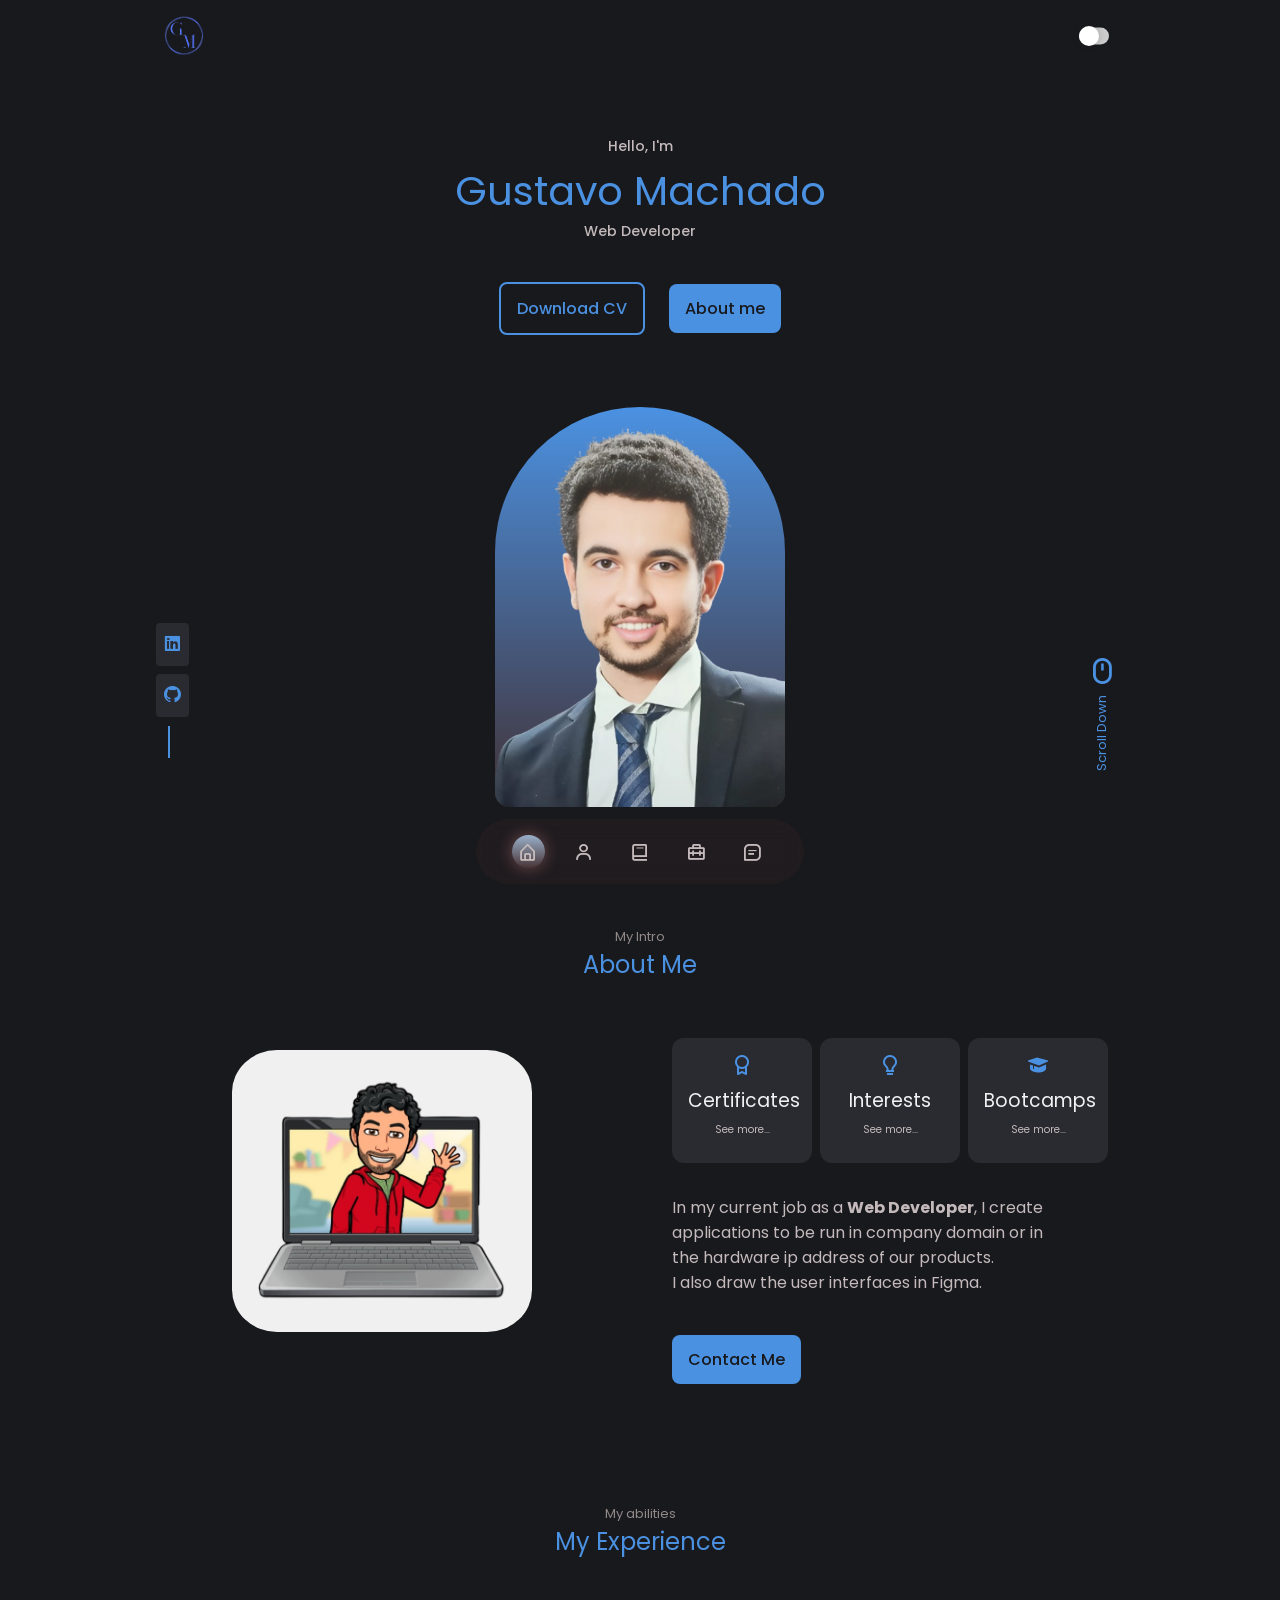
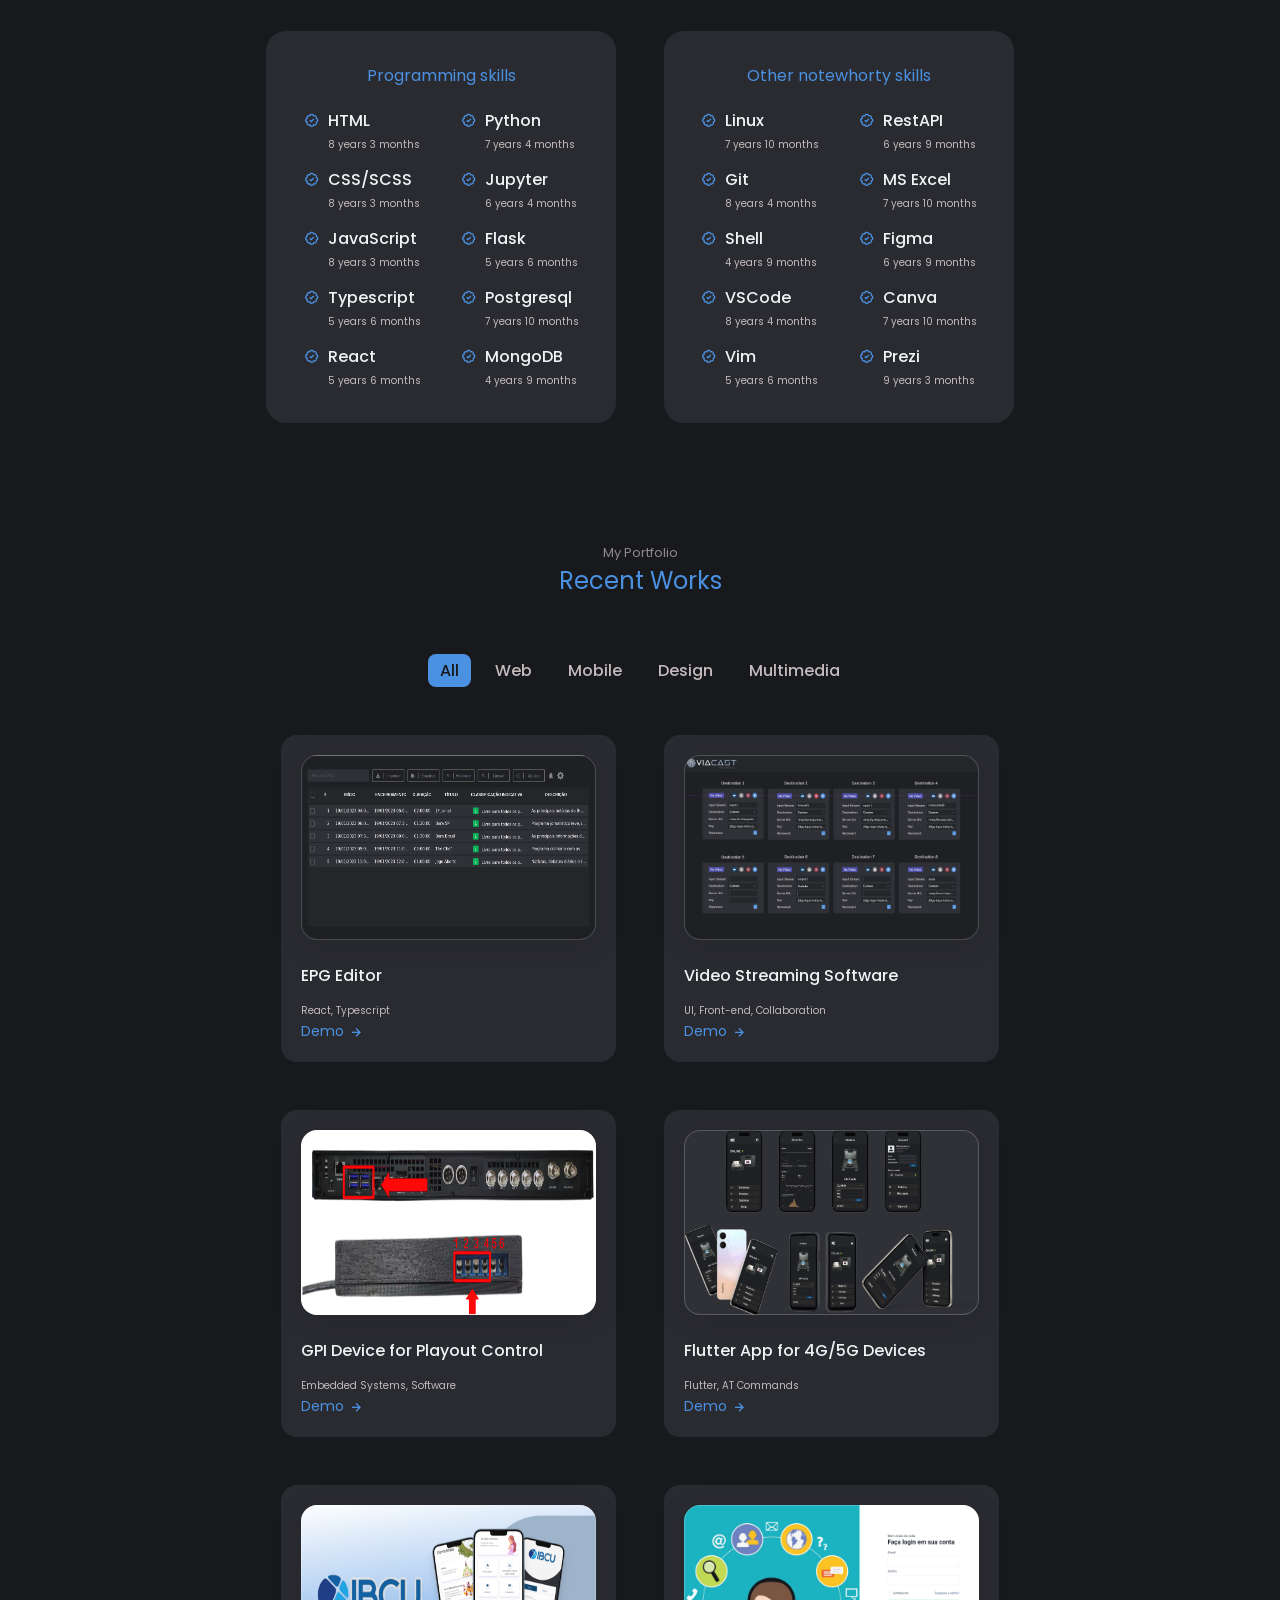
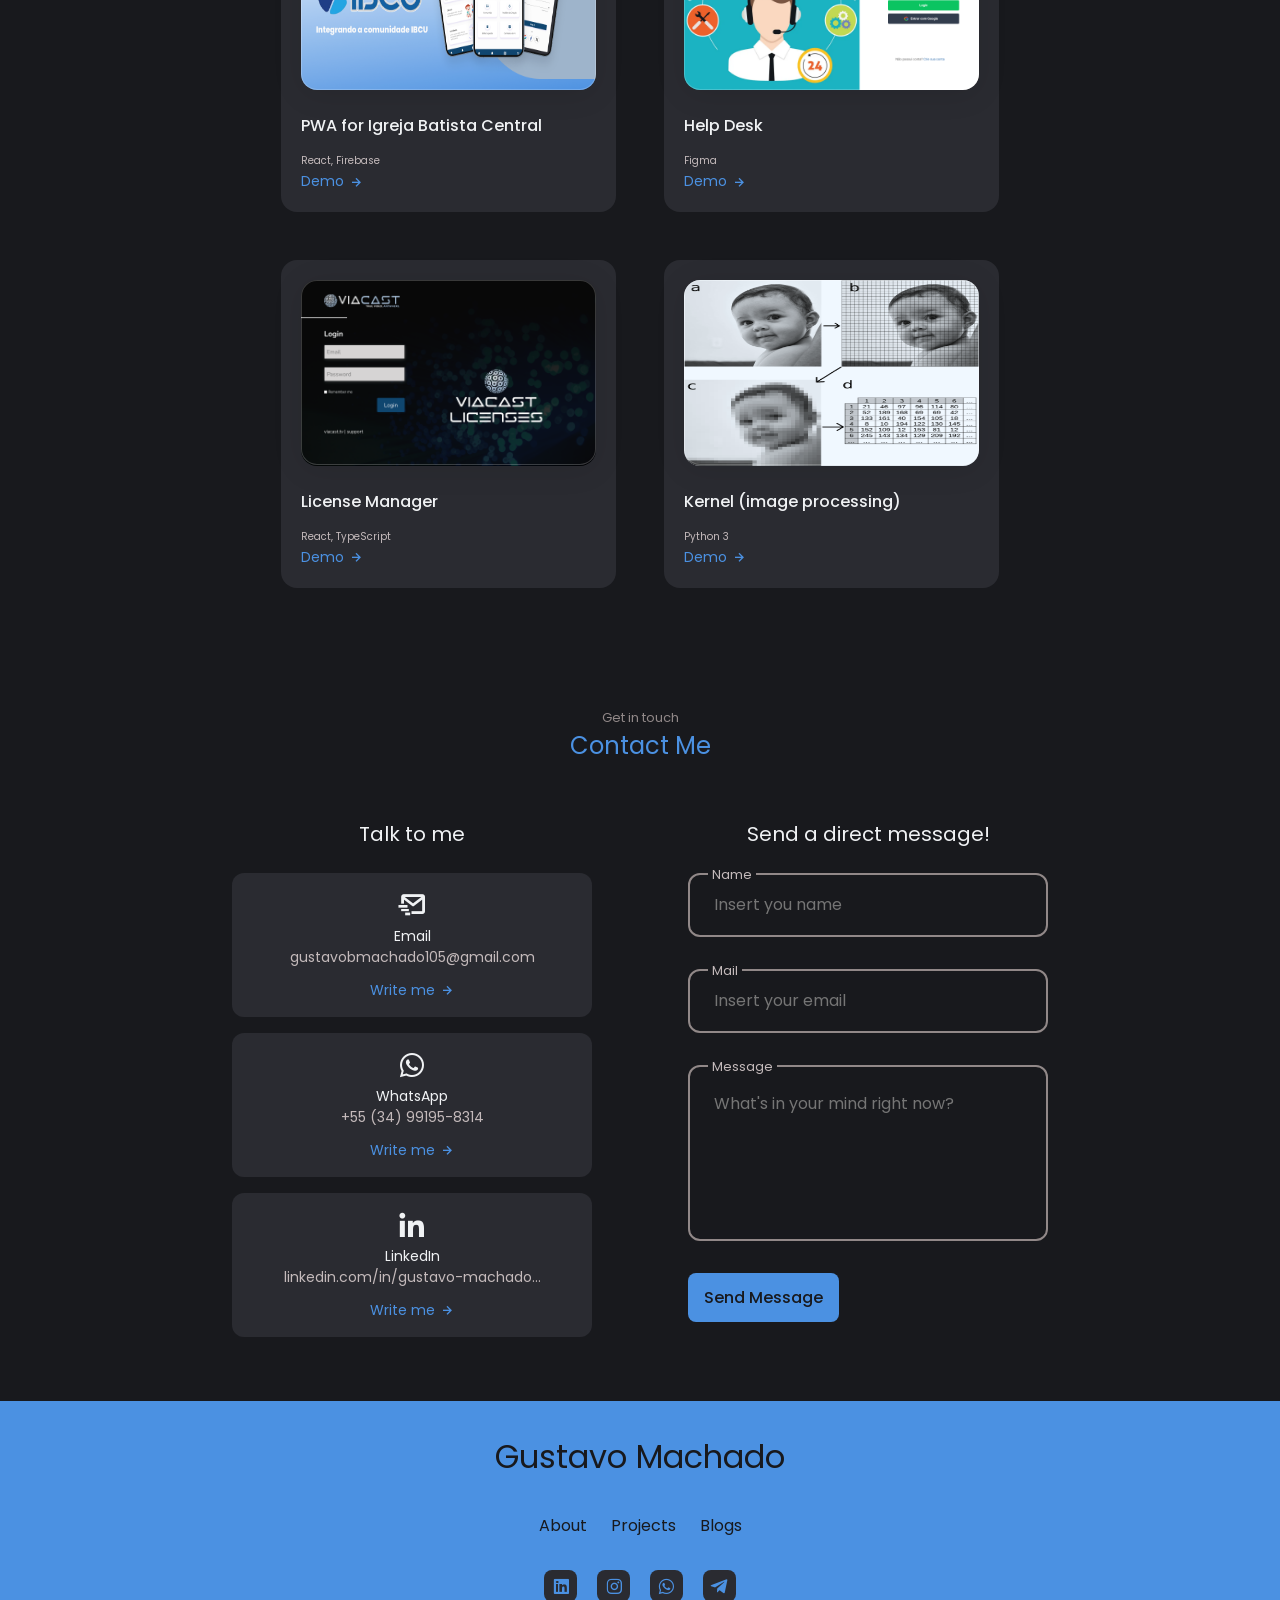
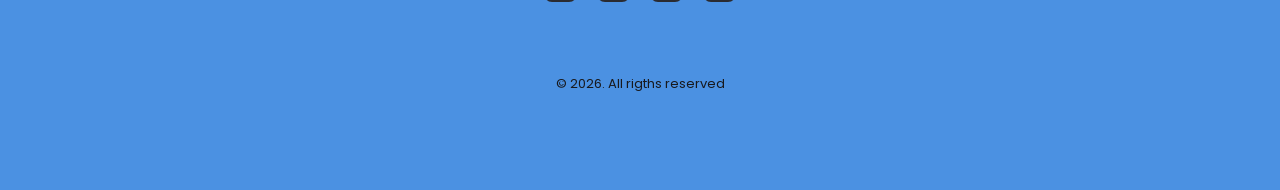
==== commit eaf5e861: "update-graduation" ====
--- a/index.html
+++ b/index.html
@@ -92,7 +92,7 @@
                     <h3 class="home__education">Web Developer</h3>
 
                     <div class="home__buttons">
-                        <a href="./assets/pdf/gustavo-machado.pdf" class="button button--ghost">
+                        <a href="./assets/pdf/gustavo-barcelos-machado.pdf" class="button button--ghost">
                             Download CV
                         </a>
                         <a href="#about" class="button">About me</a>
@@ -418,12 +418,15 @@
             <div class="work__filters">
                 <span class="work__item active-work" data-filter="all">All</span>
                 <span class="work__item" data-filter=".web">Web</span>
+                <span class="work__item" data-filter=".mobile">Mobile</span>
                 <span class="work__item" data-filter=".design">Design</span>
                 <span class="work__item" data-filter=".media">Multimedia</span>
             </div>
 
             <div class="work__container container grid">
 
+                <!-- Project 1: Editor de EPG -->
+
                 <div class="work__card mix web">
                     <div class="glass__container">
                         <div class="glass"></div>
@@ -438,26 +441,62 @@
                     </a>
                 </div>
 
+                <!-- Project 2: Software de Streaming de Vídeo -->
+                <div class="work__card mix web">
+                    <div class="glass__container">
+                        <div class="glass"></div>
+                        <img src="./assets/img/video-streaming.png" class="work__img">
+                    </div>
+                    <h3 class="work__title">Video Streaming Software</h3>
+                    <span class="about__subtitle">UI, Front-end, Collaboration</span>
+                    <a href="#" class="work__button">
+                        Demo <i class='bx bx-right-arrow-alt work__icon'></i>
+                    </a>
+                </div>
+
+                <!-- Project 3: Dispositivo GPI -->
+                <div class="work__card mix media">
+                    <div class="glass__container">
+                        <div class="glass"></div>
+                        <img src="./assets/img/gpi-device.png" class="work__img">
+                    </div>
+                    <h3 class="work__title">GPI Device for Playout Control</h3>
+                    <span class="about__subtitle">Embedded Systems, Software</span>
+                    <a href="#" class="work__button">
+                        Demo <i class='bx bx-right-arrow-alt work__icon'></i>
+                    </a>
+                </div>
+
+                <!-- Project 4: Flutter App for 4G/5G Devices -->
+                <div class="work__card mix mobile">
+                    <div class="glass__container">
+                        <div class="glass"></div>
+                        <img src="./assets/img/flutter-app.png" class="work__img">
+                    </div>
+                    <h3 class="work__title">Flutter App for 4G/5G Devices</h3>
+                    <span class="about__subtitle">Flutter, AT Commands</span>
+                    <a href="#" class="work__button">
+                        Demo <i class='bx bx-right-arrow-alt work__icon'></i>
+                    </a>
+                </div>
+
+                <!-- Project 5: PWA for Igreja Batista Central -->
+                <div class="work__card mix web mobile">
+                    <div class="glass__container">
+                        <div class="glass"></div>
+                        <img src="./assets/img/ibc-pwa.png" class="work__img">
+                    </div>
+                    <h3 class="work__title">PWA for Igreja Batista Central</h3>
+                    <span class="about__subtitle">React, Firebase</span>
+                    <a href="https://centraludia.com/" class="work__button">
+                        Demo <i class='bx bx-right-arrow-alt work__icon'></i>
+                    </a>
+                </div>
+
                 <div class="work__card mix design">
                     <div class="glass__container">
                         <div class="glass"></div>
-                        <img src="./assets/img/Restream.png" class="work__img">
-                    </div>
-
-
-                    <h3 class="work__title">Video Restream</h3>
-                    <span class="about__subtitle">Figma</span>
-
-                    <a href="https://www.figma.com/file/XLJrOVI6isX1OnHpyTnw9G/Restream?node-id=68%3A485&t=r8CHIQPoHvf4b6GJ-1"
-                        class="work__button">
-                        Demo <i class='bx bx-right-arrow-alt work__icon'></i>
-                    </a>
-                </div>
-
-                <div class="work__card mix design">
-                    <div class="glass__container">
-                        <div class="glass"></div>
-                        <img src="./assets/img/Helpdesk.png" class="work__img">
+                        <img src="./assets/img/helpdesk.png" class="work__img">
                     </div>
 
 
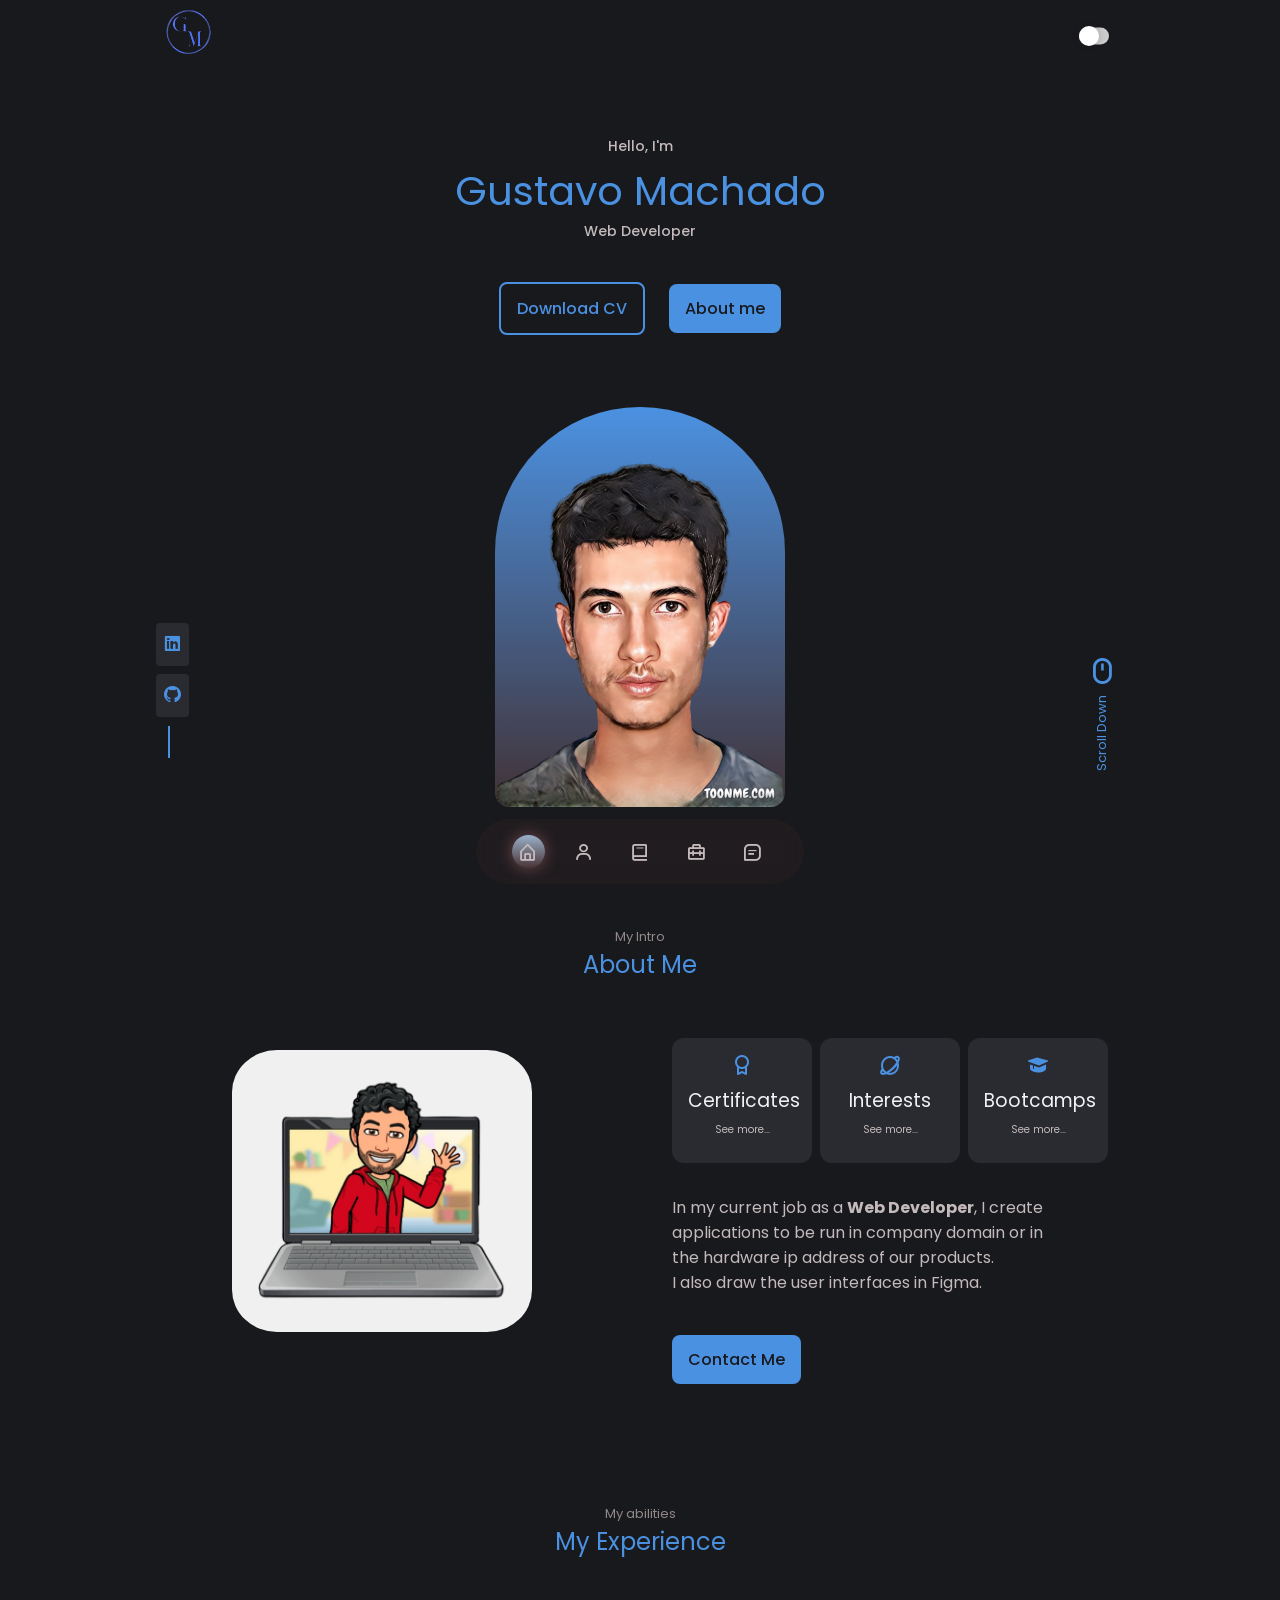
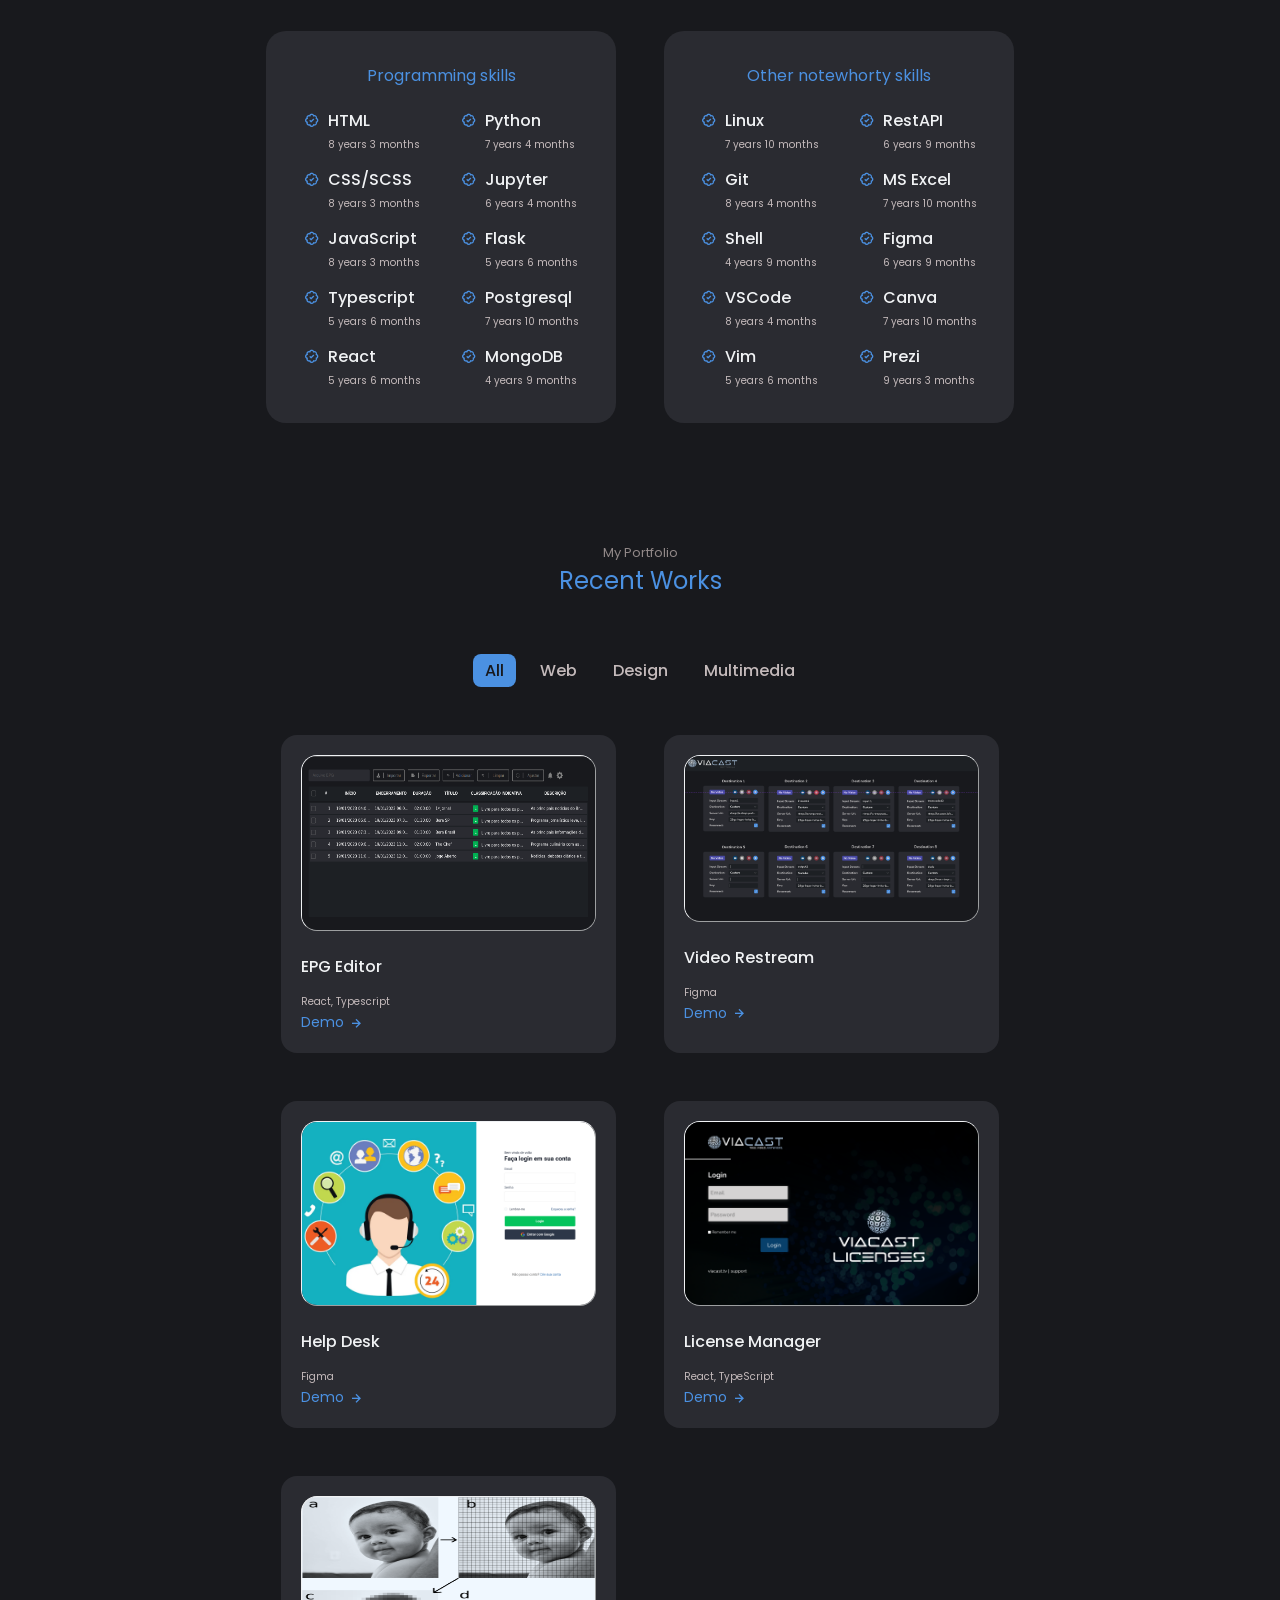
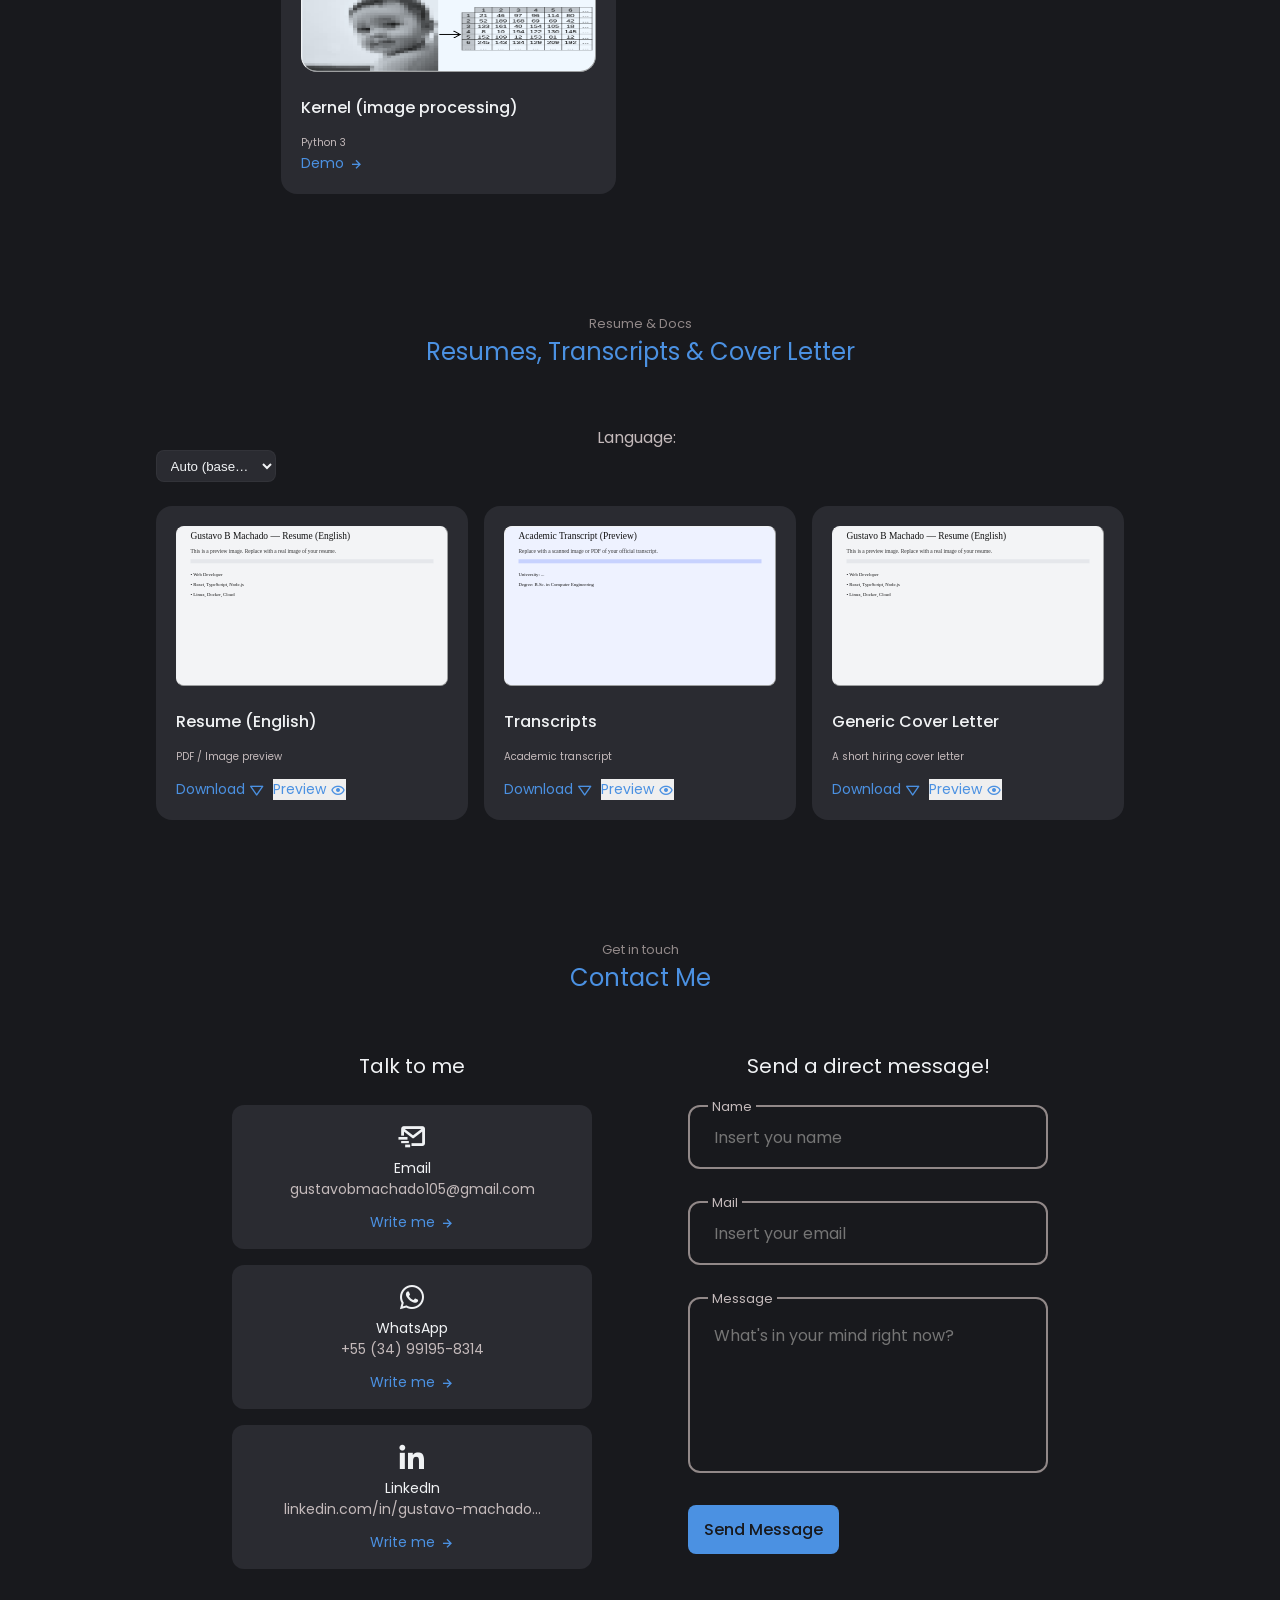
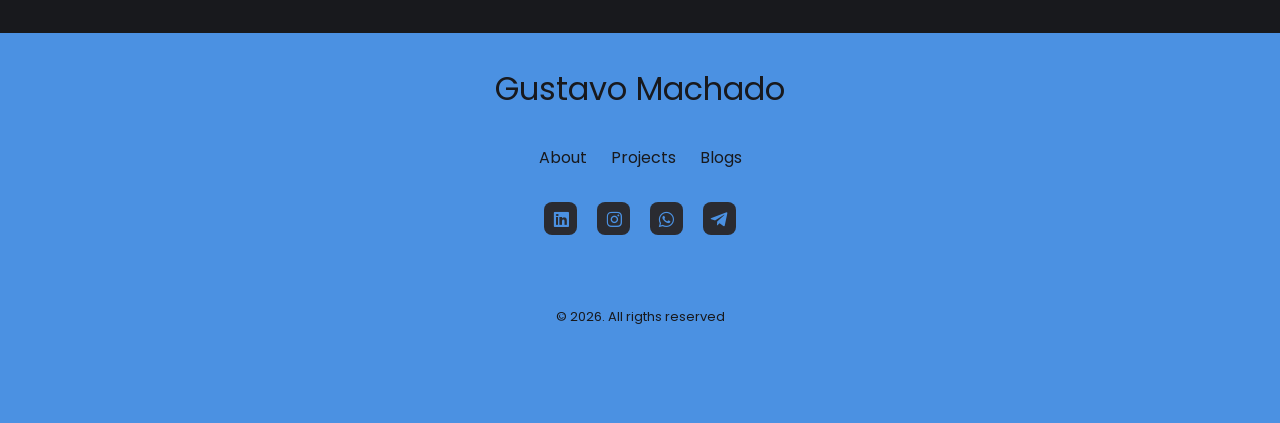
==== commit 2f13708f: "rebuild attempt 1" ====
--- a/index.html
+++ b/index.html
@@ -92,7 +92,7 @@
                     <h3 class="home__education">Web Developer</h3>
 
                     <div class="home__buttons">
-                        <a href="./assets/pdf/gustavo-barcelos-machado.pdf" class="button button--ghost">
+                        <a href="./assets/pdf/gustavo-machado.pdf" class="button button--ghost">
                             Download CV
                         </a>
                         <a href="#about" class="button">About me</a>
@@ -153,7 +153,7 @@
                         </div>
 
                         <div class="about__box">
-                            <i class='bx bx-bulb about__icon'></i>
+                            <i class='bx bx-planet about__icon'></i>
                             <h3 class="about__title">Interests</h3>
                             <div class="about__subtitle tooltip">See more...
                                 <span class="tooltiptext">
@@ -418,20 +418,14 @@
             <div class="work__filters">
                 <span class="work__item active-work" data-filter="all">All</span>
                 <span class="work__item" data-filter=".web">Web</span>
-                <span class="work__item" data-filter=".mobile">Mobile</span>
                 <span class="work__item" data-filter=".design">Design</span>
                 <span class="work__item" data-filter=".media">Multimedia</span>
             </div>
 
             <div class="work__container container grid">
 
-                <!-- Project 1: Editor de EPG -->
-
                 <div class="work__card mix web">
-                    <div class="glass__container">
-                        <div class="glass"></div>
-                        <img src="./assets/img/epg.png" class="work__img">
-                    </div>
+                    <img style="width: 295px; height: 176.12px;" src="./assets/img/epg.png" class="work__img">
 
                     <h3 class="work__title">EPG Editor</h3>
                     <span class="about__subtitle">React, Typescript</span>
@@ -441,64 +435,20 @@
                     </a>
                 </div>
 
-                <!-- Project 2: Software de Streaming de Vídeo -->
-                <div class="work__card mix web">
-                    <div class="glass__container">
-                        <div class="glass"></div>
-                        <img src="./assets/img/video-streaming.png" class="work__img">
-                    </div>
-                    <h3 class="work__title">Video Streaming Software</h3>
-                    <span class="about__subtitle">UI, Front-end, Collaboration</span>
-                    <a href="#" class="work__button">
+                <div class="work__card mix design">
+                    <img src="./assets/img/Restream.png" class="work__img">
+
+                    <h3 class="work__title">Video Restream</h3>
+                    <span class="about__subtitle">Figma</span>
+
+                    <a href="https://www.figma.com/file/XLJrOVI6isX1OnHpyTnw9G/Restream?node-id=68%3A485&t=r8CHIQPoHvf4b6GJ-1"
+                        class="work__button">
                         Demo <i class='bx bx-right-arrow-alt work__icon'></i>
                     </a>
                 </div>
 
-                <!-- Project 3: Dispositivo GPI -->
-                <div class="work__card mix media">
-                    <div class="glass__container">
-                        <div class="glass"></div>
-                        <img src="./assets/img/gpi-device.png" class="work__img">
-                    </div>
-                    <h3 class="work__title">GPI Device for Playout Control</h3>
-                    <span class="about__subtitle">Embedded Systems, Software</span>
-                    <a href="#" class="work__button">
-                        Demo <i class='bx bx-right-arrow-alt work__icon'></i>
-                    </a>
-                </div>
-
-                <!-- Project 4: Flutter App for 4G/5G Devices -->
-                <div class="work__card mix mobile">
-                    <div class="glass__container">
-                        <div class="glass"></div>
-                        <img src="./assets/img/flutter-app.png" class="work__img">
-                    </div>
-                    <h3 class="work__title">Flutter App for 4G/5G Devices</h3>
-                    <span class="about__subtitle">Flutter, AT Commands</span>
-                    <a href="#" class="work__button">
-                        Demo <i class='bx bx-right-arrow-alt work__icon'></i>
-                    </a>
-                </div>
-
-                <!-- Project 5: PWA for Igreja Batista Central -->
-                <div class="work__card mix web mobile">
-                    <div class="glass__container">
-                        <div class="glass"></div>
-                        <img src="./assets/img/ibc-pwa.png" class="work__img">
-                    </div>
-                    <h3 class="work__title">PWA for Igreja Batista Central</h3>
-                    <span class="about__subtitle">React, Firebase</span>
-                    <a href="https://centraludia.com/" class="work__button">
-                        Demo <i class='bx bx-right-arrow-alt work__icon'></i>
-                    </a>
-                </div>
-
                 <div class="work__card mix design">
-                    <div class="glass__container">
-                        <div class="glass"></div>
-                        <img src="./assets/img/helpdesk.png" class="work__img">
-                    </div>
-
+                    <img src="./assets/img/Helpdesk.png" class="work__img">
 
                     <h3 class="work__title"> Help Desk</h3>
                     <span class="about__subtitle">Figma</span>
@@ -509,11 +459,7 @@
                 </div>
 
                 <div class="work__card mix web">
-                    <div class="glass__container">
-                        <div class="glass"></div>
-                        <img src="./assets/img/license.png" class="work__img">
-                    </div>
-
+                    <img src="./assets/img/license.png" class="work__img">
 
                     <h3 class="work__title">License Manager</h3>
                     <span class="about__subtitle">React, TypeScript</span>
@@ -524,11 +470,8 @@
                 </div>
 
                 <div class="work__card mix media">
-                    <div class="glass__container">
-                        <div class="glass"></div>
-                        <img style="background-color: aliceblue;" src="./assets/img/discretizacao.png" class="work__img">
-                    </div>
-
+                    <img style="background-color: aliceblue; width: 295px; height: 176.12px;"
+                        src="./assets/img/discretizacao.png" class="work__img">
 
                     <h3 class="work__title">Kernel (image processing)</h3>
                     <span class="about__subtitle">Python 3</span>
@@ -539,6 +482,76 @@
                 </div>
             </div>
 
+        </section>
+
+        <!--=============== RESUME / DOCS ===============-->
+        <section class="resume section" id="resume">
+            <span class="section__subtitle">Resume & Docs</span>
+            <h2 class="section__title">Resumes, Transcripts & Cover Letter</h2>
+
+            <div class="container">
+                <div class="resume__controls" style="text-align:center; margin-bottom:1.5rem;">
+                    <label for="resumeLang" style="margin-right:.5rem;">Language:</label>
+                    <select id="resumeLang" class="tooltipMenu">
+                        <option value="auto">Auto (based on browser/location)</option>
+                        <option value="en">English</option>
+                        <option value="pt">Português</option>
+                    </select>
+                </div>
+
+                <div class="grid" style="grid-template-columns: repeat(auto-fit, minmax(240px, 1fr)); gap:1rem;">
+                    <div class="work__card resume__card" data-lang="en">
+                        <img src="./assets/img/resume-en.svg" class="work__img" alt="Resume EN preview">
+                        <h3 class="work__title">Resume (English)</h3>
+                        <span class="about__subtitle">PDF / Image preview</span>
+                        <div style="margin-top:.75rem; display:flex; gap:.5rem;">
+                            <a id="download-en" href="./assets/pdf/resume-en.pdf" download class="work__button">Download <i class='bx bx-down-arrow work__icon'></i></a>
+                            <button data-pdf="./assets/pdf/resume-en.pdf" class="work__button resume-preview">Preview <i class='bx bx-show work__icon'></i></button>
+                        </div>
+                    </div>
+
+                    <div class="work__card resume__card" data-lang="pt">
+                        <img src="./assets/img/resume-pt.svg" class="work__img" alt="Resume PT preview">
+                        <h3 class="work__title">Currículo (Português)</h3>
+                        <span class="about__subtitle">PDF / Imagem de amostra</span>
+                        <div style="margin-top:.75rem; display:flex; gap:.5rem;">
+                            <a id="download-pt" href="./assets/pdf/resume-pt.pdf" download class="work__button">Baixar <i class='bx bx-down-arrow work__icon'></i></a>
+                            <button data-pdf="./assets/pdf/resume-pt.pdf" class="work__button resume-preview">Visualizar <i class='bx bx-show work__icon'></i></button>
+                        </div>
+                    </div>
+
+                    <div class="work__card resume__card" data-lang="all">
+                        <img src="./assets/img/transcript.svg" class="work__img" alt="Transcript preview">
+                        <h3 class="work__title">Transcripts</h3>
+                        <span class="about__subtitle">Academic transcript</span>
+                        <div style="margin-top:.75rem; display:flex; gap:.5rem;">
+                            <a href="./assets/pdf/transcript.pdf" download class="work__button">Download <i class='bx bx-down-arrow work__icon'></i></a>
+                            <button data-pdf="./assets/pdf/transcript.pdf" class="work__button resume-preview">Preview <i class='bx bx-show work__icon'></i></button>
+                        </div>
+                    </div>
+
+                    <div class="work__card resume__card" data-lang="all">
+                        <img src="./assets/img/resume-en.svg" class="work__img" alt="Cover letter preview">
+                        <h3 class="work__title">Generic Cover Letter</h3>
+                        <span class="about__subtitle">A short hiring cover letter</span>
+                        <div style="margin-top:.75rem; display:flex; gap:.5rem;">
+                            <a href="./assets/pdf/cover-letter.pdf" download class="work__button">Download <i class='bx bx-down-arrow work__icon'></i></a>
+                            <button data-pdf="./assets/pdf/cover-letter.pdf" class="work__button resume-preview">Preview <i class='bx bx-show work__icon'></i></button>
+                        </div>
+                    </div>
+                </div>
+            </div>
+
+            <!-- Preview modal -->
+            <div id="resumeModal" class="services__modal">
+                <div class="services__modal-content">
+                    <i class="bx bx-x services__modal-close" id="resumeModalClose"></i>
+                    <h3 class="services__modal-title">Preview</h3>
+                    <div style="height:70vh;">
+                        <iframe id="resumePreview" src="" frameborder="0" style="width:100%; height:100%; border-radius:12px;"></iframe>
+                    </div>
+                </div>
+            </div>
         </section>
 
         <!--=============== CONTACT ===============-->
@@ -696,4 +709,4 @@
 
 </body>
 
-</html>
+</html>
--- a/assets/css/styles.css
+++ b/assets/css/styles.css
@@ -232,8 +232,7 @@
 }
 
 .nav__logo img {
-    height: var(--header-height);
-    vertical-align: middle;
+    height: 65px;
 }
 
 .nav__logo:hover {
@@ -737,36 +736,6 @@
     border-radius: 1rem;
 }
 
-
-.work__card img {
-    position: relative;
-    top: 0px;
-    min-height: 185.13px;
-    aspect-ratio: 59 / 37;
-}
-
-.glass__container {
-    display: block;
-    white-space: nowrap;
-    position:relative;
-}
-
-.glass {
-    position: absolute;
-    top: 0;
-    width: 100%;
-    height: auto;
-    aspect-ratio: 59 / 37;
-    z-index: 1;
-    /* From https://css.glass */
-    background: rgba(255, 255, 255, 0.03);
-    border-radius: 16px;
-    box-shadow: 0 4px 30px rgba(0, 0, 0, 0.1);
-    backdrop-filter: blur(0.5px);
-    -webkit-backdrop-filter: blur(0.5px);
-    border: 1px solid rgba(255, 255, 255, 0.2);
-}
-
 .work__img {
     border-radius: 1rem;
     margin-bottom: .75rem;
@@ -829,6 +798,40 @@
 }
 
 /* Swiper class */
+
+/* ============= Resume / Docs styles ============= */
+.resume__card {
+    background-color: var(--container-color);
+    padding: 1rem;
+    border-radius: 1rem;
+    text-align: left;
+}
+
+.resume__card .work__img {
+    height: 160px;
+    object-fit: cover;
+    border-radius: .5rem;
+    background: var(--image-color);
+}
+
+.resume__controls select {
+    background: var(--container-color);
+    color: var(--title-color);
+    padding: .4rem .6rem;
+    border-radius: .5rem;
+    border: 1px solid rgba(255,255,255,0.04);
+}
+
+/* reuse services modal styling (already present) to display PDF preview */
+.services__modal .services__modal-content {
+    max-width: 1024px;
+    width: 95%;
+}
+
+@media screen and (max-width: 520px) {
+    .resume__card .work__img { height: 120px; }
+}
+
 .swiper-pagination-bullet {
     background-color: var(--text-color-light);
 }
@@ -1045,7 +1048,6 @@
         grid-template-columns: 145px;
         justify-content: center;
     }
-
     .work__item {
         color: var(--text-color) !important;
         font-size: var(--small-font-size);
@@ -1103,6 +1105,8 @@
 
     .work__img {
         width: 295px;
+        border: 0.5px solid var(--title-color);
+        border-style: outset;
     }
 
     .contact__info {
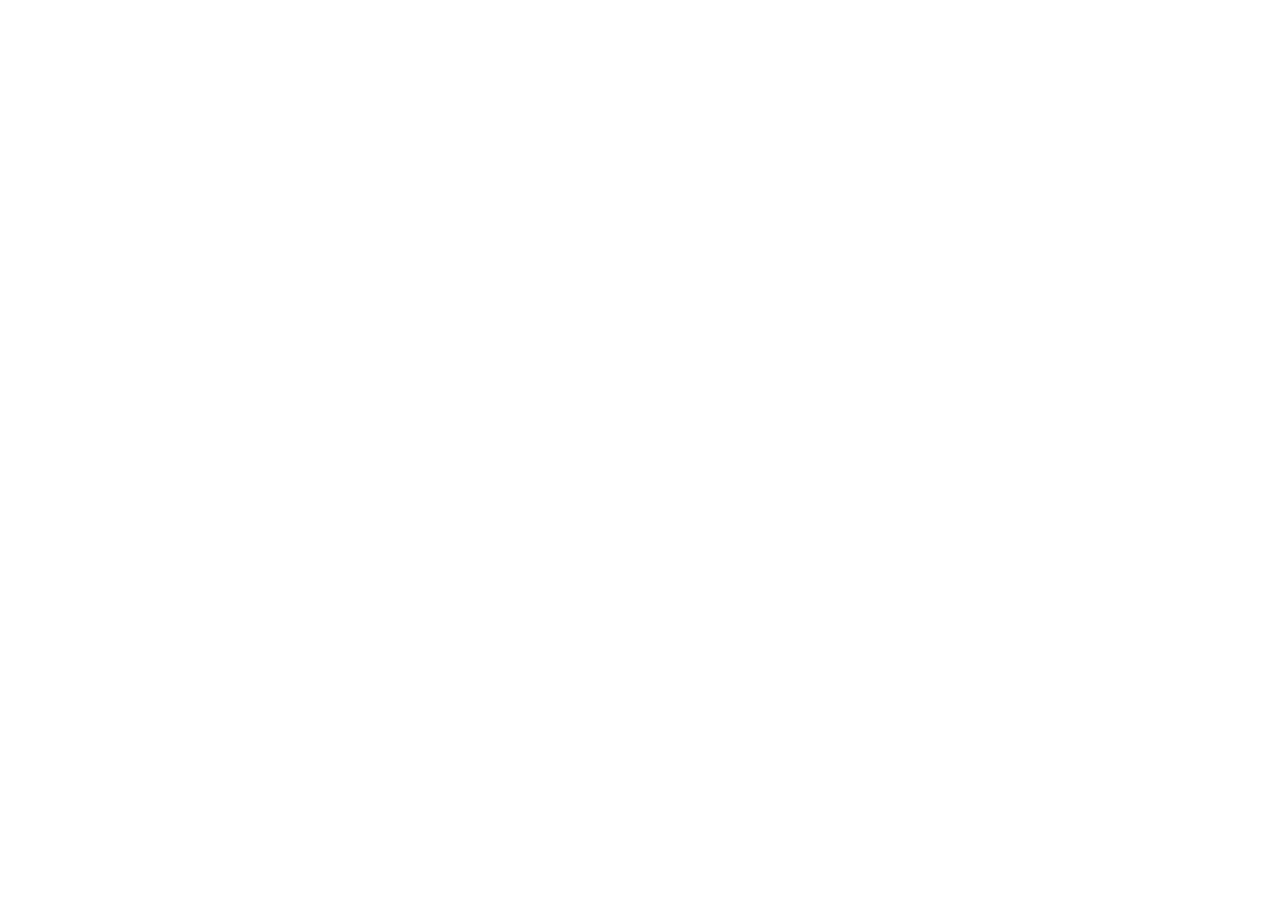
==== commit 303c5848: "new updates" ====
--- a/index.html
+++ b/index.html
@@ -1,712 +1,2338 @@
-<!DOCTYPE html>
-<html lang="en">
-
-<head>
-    <meta charset="UTF-8">
-    <meta http-equiv="X-UA-Compatible" content="IE=edge">
-    <meta name="viewport" content="width=device-width, initial-scale=1.0">
-    <title>Gustavo B Machado</title>
-
-    <!-- Favicon -->
-    <link rel="icon" href="./assets/img/logo.png" type="image/png">
-
-    <!-- Boxicons -->
-    <link href='https://unpkg.com/boxicons@2.1.2/css/boxicons.min.css' rel='stylesheet'>
-
-    <!-- Swiper CSS -->
-    <link rel="stylesheet" href="./assets/css/swiper-bundle.min.css">
-
-    <!-- CSS  -->
-    <link rel="stylesheet" href="./assets/css/styles.css">
-
-</head>
-
-<body>
-
-    <!--=============== HEADER ===============-->
-    <header class="header" id="header">
-
-        <!-- Navbar -->
-        <nav class="nav container">
-
-            <!-- Logo -->
-            <a href="https://gusbmachado.github.io/" class="nav__logo">
-                <img src="./assets/img/logo.png" alt="Gustavo">
-            </a>
-            <div class="switch-container">
-                <label id="switch" class="switch">
-                    <input type="checkbox" onchange="handleTheme()" id="slider">
-                    <span class="slider round"></span>
-                </label>
-
-            </div>
-
-            <!-- Menu -->
-            <div class="nav__menu">
-                <ul class="nav__list">
-
-                    <li class="nav__item">
-                        <a href="#home" class="nav__link active-link">
-                            <i class='bx bx-home-alt'></i>
-                        </a>
-                    </li>
-
-                    <li class="nav__item">
-                        <a href="#about" class="nav__link">
-                            <i class='bx bx-user'></i>
-                        </a>
-                    </li>
-
-                    <li class="nav__item">
-                        <a href="#skills" class="nav__link">
-                            <i class='bx bx-book'></i>
-                        </a>
-                    </li>
-
-                    <li class="nav__item">
-                        <a href="#work" class="nav__link">
-                            <i class='bx bx-briefcase-alt-2'></i>
-                        </a>
-                    </li>
-
-                    <li class="nav__item">
-                        <a href="#contact" class="nav__link">
-                            <i class='bx bx-message-square-detail'></i>
-                        </a>
-                    </li>
-                </ul>
-            </div>
-
-        </nav>
-    </header>
-
-    <!--=============== MAIN ===============-->
-    <main class="main">
-        <!--=============== HOME ===============-->
-        <section class="home section" id="home">
-            <div class="home__container container grid">
-
-                <div class="home__data">
-                    <span class="home__greeting">Hello, I'm</span>
-                    <h1 class="home__name">Gustavo Machado</h1>
-                    <h3 class="home__education">Web Developer</h3>
-
-                    <div class="home__buttons">
-                        <a href="./assets/pdf/gustavo-machado.pdf" class="button button--ghost">
-                            Download CV
-                        </a>
-                        <a href="#about" class="button">About me</a>
-                    </div>
-                </div>
-
-                <div class="home__handle">
-                    <img style="width: 290px;" src="./assets/img/profile.png" alt="" class="home__img">
-                </div>
-
-                <div class="home__social">
-                    <a href="https://www.linkedin.com/in/gustavo-machado-40a250186" target="_blank" class="home__social-link">
-                        <i class='bx bxl-linkedin-square'></i>
-                    </a>
-                    <a href="https://github.com/gusbmachado" target="_blank" class="home__social-link">
-                        <i class='bx bxl-github'></i>
-                    </a>
-                </div>
-
-                <a href="#about" class="home__scroll">
-                    <i class='bx bx-mouse home__scroll-icon'></i>
-                    <span class="home__scroll-name">Scroll Down</span>
-                </a>
-            </div>
-        </section>
-
-        <!--=============== ABOUT ===============-->
-        <section class="about section" id="about">
-            <span class="section__subtitle">My Intro</span>
-            <h2 class="section__title">About Me</h2>
-
-            <div class="about__container container grid">
-                <img src="./assets/img/profile-avatar.png" class="about__img">
-
-                <div class="about__data">
-                    <div class="about__info">
-
-                        <div class="about__box">
-                            <i class='bx bx-award about__icon'></i>
-                            <h3 class="about__title" style="margin-left: -4px;">Certificates</h3>
-                            <div class="about__subtitle tooltip">See more...
-                                <span class="tooltiptext">
-                                    <div class="tooltipMenu">
-                                        <a
-                                            href="https://www.credly.com/badges/d7e4ae30-8ce7-413c-a622-2dff88988a41?source=linked_in_profile">AWS
-                                            Academy Graduate - AWS Academy Cloud Foundations in PortugueseAWS Academy
-                                            Cloud Foundations</a>
-                                        <br />
-                                        <a href="https://www.coursera.org/account/accomplishments/verify/9Q8JYPEDZQQ6">Mathematics
-                                            for Machine Learning: Linear Algebra online non-credit course</a>
-                                        <br />
-                                        <a
-                                            href="https://www.aws.training/Transcript/CompletionCertificateHtml?transcriptid=qAgjMrT-YUSnAV5ZcAchFQ2">AWS
-                                            Academy Cloud Foundations in Portuguese</a>
-                                    </div>
-                                </span>
-                            </div>
-                        </div>
-
-                        <div class="about__box">
-                            <i class='bx bx-planet about__icon'></i>
-                            <h3 class="about__title">Interests</h3>
-                            <div class="about__subtitle tooltip">See more...
-                                <span class="tooltiptext">
-                                    <div class="tooltipMenu">
-                                        <a>UI/UX design</a>
-                                        <br />
-                                        <a>Mobile development</a>
-                                        <br />
-                                        <a>Entrepreneurship</a>
-                                    </div>
-                                </span>
-                            </div>
-                        </div>
-
-                        <div class="about__box">
-                            <i class='bx bxs-graduation about__icon'></i>
-                            <h3 class="about__title" style="margin-left: -4px;">Bootcamps</h3>
-                            <div class="about__subtitle tooltip">See more...
-                                <span class="tooltiptext">
-                                    <div class="tooltipMenu">
-                                        <a>Semana Omnistack</a>
-                                        <br />
-                                        <a>NextLevelWeek</a>
-                                        <br />
-                                        <a>Mega Hack Shawee</a>
-                                    </div>
-                                </span>
-                            </div>
-                        </div>
-                    </div>
-
-                    <p class="about__description">
-                        In my current job as a <b>Web Developer</b>, I create applications to be run in company domain or in
-                        the hardware ip address of our products.<br />I also draw the user interfaces in Figma.
-                    </p>
-
-                    <a href="#contact" class="button">Contact Me</a>
-                </div>
-            </div>
-
-        </section>
-
-        <!--=============== SKILLS ===============-->
-        <section class="skills section" id="skills">
-            <span class="section__subtitle">My abilities</span>
-            <h2 class="section__title">My Experience</h2>
-
-            <div class="skills__container container grid">
-
-                <div class="skills__content">
-                    <h3 class="skills__title">Programming skills</h3>
-
-                    <div class="skills__box">
-
-                        <div class="skills__group">
-
-                            <div class="skill__data">
-                                <i class='bx bx-badge-check'></i>
-
-                                <div>
-                                    <h3 class="skills__name">HTML</h3>
-                                    <span class="skills__level"></span>
-                                </div>
-                            </div>
-
-                            <div class="skill__data">
-                                <i class='bx bx-badge-check'></i>
-
-                                <div>
-                                    <h3 class="skills__name">CSS/SCSS</h3>
-                                    <span class="skills__level"></span>
-                                </div>
-                            </div>
-
-                            <div class="skill__data">
-                                <i class='bx bx-badge-check'></i>
-
-                                <div>
-                                    <h3 class="skills__name">JavaScript</h3>
-                                    <span class="skills__level"></span>
-                                </div>
-                            </div>
-
-                            <div class="skill__data">
-                                <i class='bx bx-badge-check'></i>
-
-                                <div>
-                                    <h3 class="skills__name">Typescript</h3>
-                                    <span class="skills__level"></span>
-                                </div>
-                            </div>
-
-                            <div class="skill__data">
-                                <i class='bx bx-badge-check'></i>
-
-                                <div>
-                                    <h3 class="skills__name">React</h3>
-                                    <span class="skills__level"></span>
-                                </div>
-                            </div>
-                        </div>
-
-                        <div class="skills__group">
-
-                            <div class="skill__data">
-                                <i class='bx bx-badge-check'></i>
-                                <div>
-                                    <h3 class="skills__name">Python</h3>
-                                    <span class="skills__level"></span>
-                                </div>
-                            </div>
-
-                            <div class="skill__data">
-                                <i class='bx bx-badge-check'></i>
-                                <div>
-                                    <h3 class="skills__name">Jupyter</h3>
-                                    <span class="skills__level"></span>
-                                </div>
-                            </div>
-
-                            <div class="skill__data">
-                                <i class='bx bx-badge-check'></i>
-
-                                <div>
-                                    <h3 class="skills__name">Flask</h3>
-                                    <span class="skills__level"></span>
-                                </div>
-                            </div>
-
-                            <div class="skill__data">
-                                <i class='bx bx-badge-check'></i>
-
-                                <div>
-                                    <h3 class="skills__name">Postgresql</h3>
-                                    <span class="skills__level"></span>
-                                </div>
-                            </div>
-
-                            <div class="skill__data">
-                                <i class='bx bx-badge-check'></i>
-
-                                <div>
-                                    <h3 class="skills__name">MongoDB</h3>
-                                    <span class="skills__level"></span>
-                                </div>
-                            </div>
-                        </div>
-                    </div>
-                </div>
-
-                <div class="skills__content">
-                    <h3 class="skills__title">Other notewhorty skills</h3>
-
-                    <div class="skills__box">
-
-                        <div class="skills__group">
-
-                            <div class="skill__data">
-                                <i class='bx bx-badge-check'></i>
-
-                                <div>
-                                    <h3 class="skills__name">Linux</h3>
-                                    <span class="skills__level"></span>
-                                </div>
-                            </div>
-
-                            <div class="skill__data">
-                                <i class='bx bx-badge-check'></i>
-
-                                <div>
-                                    <h3 class="skills__name">Git</h3>
-                                    <span class="skills__level"></span>
-                                </div>
-                            </div>
-
-                            <div class="skill__data">
-                                <i class='bx bx-badge-check'></i>
-
-                                <div>
-                                    <h3 class="skills__name">Shell</h3>
-                                    <span class="skills__level"></span>
-                                </div>
-                            </div>
-
-                            <div class="skill__data">
-                                <i class='bx bx-badge-check'></i>
-
-                                <div>
-                                    <h3 class="skills__name">VSCode</h3>
-                                    <span class="skills__level"></span>
-                                </div>
-                            </div>
-
-                            <div class="skill__data">
-                                <i class='bx bx-badge-check'></i>
-
-                                <div>
-                                    <h3 class="skills__name">Vim</h3>
-                                    <span class="skills__level"></span>
-                                </div>
-                            </div>
-                        </div>
-
-                        <div class="skills__group">
-
-                            <div class="skill__data">
-                                <i class='bx bx-badge-check'></i>
-
-                                <div>
-                                    <h3 class="skills__name">RestAPI</h3>
-                                    <span class="skills__level"></span>
-                                </div>
-                            </div>
-
-                            <div class="skill__data">
-                                <i class='bx bx-badge-check'></i>
-
-                                <div>
-                                    <h3 class="skills__name">MS Excel</h3>
-                                    <span class="skills__level"></span>
-                                </div>
-                            </div>
-
-                            <div class="skill__data">
-                                <i class='bx bx-badge-check'></i>
-
-                                <div>
-                                    <h3 class="skills__name">Figma</h3>
-                                    <span class="skills__level"></span>
-                                </div>
-                            </div>
-
-                            <div class="skill__data">
-                                <i class='bx bx-badge-check'></i>
-
-                                <div>
-                                    <h3 class="skills__name">Canva</h3>
-                                    <span class="skills__level"></span>
-                                </div>
-                            </div>
-
-                            <div class="skill__data">
-                                <i class='bx bx-badge-check'></i>
-
-                                <div>
-                                    <h3 class="skills__name">Prezi</h3>
-                                    <span class="skills__level"></span>
-                                </div>
-                            </div>
-                        </div>
-                    </div>
-                </div>
-
-
-        </section>
-
-        <!--=============== WORK ===============-->
-        <section class="work section" id="work">
-            <span class="section__subtitle">My Portfolio</span>
-            <h2 class="section__title">Recent Works</h2>
-
-            <div class="work__filters">
-                <span class="work__item active-work" data-filter="all">All</span>
-                <span class="work__item" data-filter=".web">Web</span>
-                <span class="work__item" data-filter=".design">Design</span>
-                <span class="work__item" data-filter=".media">Multimedia</span>
-            </div>
-
-            <div class="work__container container grid">
-
-                <div class="work__card mix web">
-                    <img style="width: 295px; height: 176.12px;" src="./assets/img/epg.png" class="work__img">
-
-                    <h3 class="work__title">EPG Editor</h3>
-                    <span class="about__subtitle">React, Typescript</span>
-
-                    <a href="https://viacast.tv/epg/" class="work__button">
-                        Demo <i class='bx bx-right-arrow-alt work__icon'></i>
-                    </a>
-                </div>
-
-                <div class="work__card mix design">
-                    <img src="./assets/img/Restream.png" class="work__img">
-
-                    <h3 class="work__title">Video Restream</h3>
-                    <span class="about__subtitle">Figma</span>
-
-                    <a href="https://www.figma.com/file/XLJrOVI6isX1OnHpyTnw9G/Restream?node-id=68%3A485&t=r8CHIQPoHvf4b6GJ-1"
-                        class="work__button">
-                        Demo <i class='bx bx-right-arrow-alt work__icon'></i>
-                    </a>
-                </div>
-
-                <div class="work__card mix design">
-                    <img src="./assets/img/Helpdesk.png" class="work__img">
-
-                    <h3 class="work__title"> Help Desk</h3>
-                    <span class="about__subtitle">Figma</span>
-
-                    <a href="https://www.figma.com/file/9CH87bPj8oJuEB4AVGLBM0/HelpDesk?node-id=0%3A1&t=r8CHIQPoHvf4b6GJ-1" class="work__button">
-                        Demo <i class='bx bx-right-arrow-alt work__icon'></i>
-                    </a>
-                </div>
-
-                <div class="work__card mix web">
-                    <img src="./assets/img/license.png" class="work__img">
-
-                    <h3 class="work__title">License Manager</h3>
-                    <span class="about__subtitle">React, TypeScript</span>
-
-                    <a href="https://license-manager-ten.vercel.app/login" class="work__button">
-                        Demo <i class='bx bx-right-arrow-alt work__icon'></i>
-                    </a>
-                </div>
-
-                <div class="work__card mix media">
-                    <img style="background-color: aliceblue; width: 295px; height: 176.12px;"
-                        src="./assets/img/discretizacao.png" class="work__img">
-
-                    <h3 class="work__title">Kernel (image processing)</h3>
-                    <span class="about__subtitle">Python 3</span>
-
-                    <a href="https://github.com/gusbmachado/projeto-final-sinais_mutimidia" class="work__button">
-                        Demo <i class='bx bx-right-arrow-alt work__icon'></i>
-                    </a>
-                </div>
-            </div>
-
-        </section>
-
-        <!--=============== RESUME / DOCS ===============-->
-        <section class="resume section" id="resume">
-            <span class="section__subtitle">Resume & Docs</span>
-            <h2 class="section__title">Resumes, Transcripts & Cover Letter</h2>
-
-            <div class="container">
-                <div class="resume__controls" style="text-align:center; margin-bottom:1.5rem;">
-                    <label for="resumeLang" style="margin-right:.5rem;">Language:</label>
-                    <select id="resumeLang" class="tooltipMenu">
-                        <option value="auto">Auto (based on browser/location)</option>
-                        <option value="en">English</option>
-                        <option value="pt">Português</option>
-                    </select>
-                </div>
-
-                <div class="grid" style="grid-template-columns: repeat(auto-fit, minmax(240px, 1fr)); gap:1rem;">
-                    <div class="work__card resume__card" data-lang="en">
-                        <img src="./assets/img/resume-en.svg" class="work__img" alt="Resume EN preview">
-                        <h3 class="work__title">Resume (English)</h3>
-                        <span class="about__subtitle">PDF / Image preview</span>
-                        <div style="margin-top:.75rem; display:flex; gap:.5rem;">
-                            <a id="download-en" href="./assets/pdf/resume-en.pdf" download class="work__button">Download <i class='bx bx-down-arrow work__icon'></i></a>
-                            <button data-pdf="./assets/pdf/resume-en.pdf" class="work__button resume-preview">Preview <i class='bx bx-show work__icon'></i></button>
-                        </div>
-                    </div>
-
-                    <div class="work__card resume__card" data-lang="pt">
-                        <img src="./assets/img/resume-pt.svg" class="work__img" alt="Resume PT preview">
-                        <h3 class="work__title">Currículo (Português)</h3>
-                        <span class="about__subtitle">PDF / Imagem de amostra</span>
-                        <div style="margin-top:.75rem; display:flex; gap:.5rem;">
-                            <a id="download-pt" href="./assets/pdf/resume-pt.pdf" download class="work__button">Baixar <i class='bx bx-down-arrow work__icon'></i></a>
-                            <button data-pdf="./assets/pdf/resume-pt.pdf" class="work__button resume-preview">Visualizar <i class='bx bx-show work__icon'></i></button>
-                        </div>
-                    </div>
-
-                    <div class="work__card resume__card" data-lang="all">
-                        <img src="./assets/img/transcript.svg" class="work__img" alt="Transcript preview">
-                        <h3 class="work__title">Transcripts</h3>
-                        <span class="about__subtitle">Academic transcript</span>
-                        <div style="margin-top:.75rem; display:flex; gap:.5rem;">
-                            <a href="./assets/pdf/transcript.pdf" download class="work__button">Download <i class='bx bx-down-arrow work__icon'></i></a>
-                            <button data-pdf="./assets/pdf/transcript.pdf" class="work__button resume-preview">Preview <i class='bx bx-show work__icon'></i></button>
-                        </div>
-                    </div>
-
-                    <div class="work__card resume__card" data-lang="all">
-                        <img src="./assets/img/resume-en.svg" class="work__img" alt="Cover letter preview">
-                        <h3 class="work__title">Generic Cover Letter</h3>
-                        <span class="about__subtitle">A short hiring cover letter</span>
-                        <div style="margin-top:.75rem; display:flex; gap:.5rem;">
-                            <a href="./assets/pdf/cover-letter.pdf" download class="work__button">Download <i class='bx bx-down-arrow work__icon'></i></a>
-                            <button data-pdf="./assets/pdf/cover-letter.pdf" class="work__button resume-preview">Preview <i class='bx bx-show work__icon'></i></button>
-                        </div>
-                    </div>
-                </div>
-            </div>
-
-            <!-- Preview modal -->
-            <div id="resumeModal" class="services__modal">
-                <div class="services__modal-content">
-                    <i class="bx bx-x services__modal-close" id="resumeModalClose"></i>
-                    <h3 class="services__modal-title">Preview</h3>
-                    <div style="height:70vh;">
-                        <iframe id="resumePreview" src="" frameborder="0" style="width:100%; height:100%; border-radius:12px;"></iframe>
-                    </div>
-                </div>
-            </div>
-        </section>
-
-        <!--=============== CONTACT ===============-->
-        <section class="contact section" id="contact">
-            <span class="section__subtitle">Get in touch</span>
-            <h2 class="section__title">Contact Me</h2>
-
-            <div class="contact__container container grid">
-
-                <div class="contact__content">
-                    <h3 class="contact__title">Talk to me</h3>
-
-                    <div class="contact__info">
-
-                        <div class="contact__card">
-                            <i class='bx bx-mail-send contact__card-icon'></i>
-                            <h3 class="contact__card-title">Email</h3>
-                            <span class="content__card-data">gustavobmachado105@gmail.com</span>
-
-                            <a href="mailto:gustavobmachado105@gmail.com" target="_blank" class="contact__button">
-                                Write me<i class='bx bx-right-arrow-alt contact__button-icon'></i>
-                            </a>
-                        </div>
-
-                        <div class="contact__card">
-                            <i class='bx bxl-whatsapp contact__card-icon'></i>
-                            <h3 class="contact__card-title">WhatsApp</h3>
-                            <span class="content__card-data">+55 (34) 99195-8314</span>
-
-                            <a href="https://wa.me/5534991958314" target="_blank" class="contact__button">
-                                Write me<i class='bx bx-right-arrow-alt contact__button-icon'></i>
-                            </a>
-                        </div>
-
-                        <div class="contact__card ">
-                            <i class='bx bxl-linkedin contact__card-icon'></i>
-                            <h3 class="contact__card-title">LinkedIn</h3>
-                            <span class="content__card-data">linkedin.com/in/gustavo-machado...</span>
-
-                            <a href="https://linkedin.com/in/gustavo-machado-40a250186" target="_blank" class="contact__button">
-                                Write me<i class='bx bx-right-arrow-alt contact__button-icon'></i>
-                            </a>
-                        </div>
-                    </div>
-                </div>
-
-                <div class="contact__content">
-                    <h3 class="contact__title">Send a direct message!</h3>
-
-                    <form action="https://formspree.io/f/mjvdkanr" method="POST" class="contact__form">
-
-                        <div class="contact__form-div">
-                            <label for="" class="contact__form-tag">Name</label>
-                            <input type="text" placeholder="Insert you name" class="contact__form-input">
-                        </div>
-
-                        <div class="contact__form-div">
-                            <label for="" class="contact__form-tag">Mail</label>
-                            <input type="email" name="email" placeholder="Insert your email"
-                                class="contact__form-input">
-                        </div>
-
-                        <div class="contact__form-div contact__form-area">
-                            <label for="" class="contact__form-tag">Message</label>
-                            <textarea name="message" id="" cols="30" rows="10"
-                                placeholder="What's in your mind right now?" class="contact__form-input"></textarea>
-                        </div>
-
-                        <button class="button">Send Message</button>
-                    </form>
-                </div>
-
-            </div>
-        </section>
-    </main>
-
-    <!--=============== FOOTER ===============-->
-    <footer class="footer">
-        <div class="footer__container container">
-            <h1 class="footer__title">Gustavo Machado</h1>
-
-            <ul class="footer__list">
-                <li>
-                    <a href="#about" class="footer__link">About</a>
-                </li>
-                <li>
-                    <a href="#work" class="footer__link">Projects</a>
-                </li>
-                <li>
-                    <a href="#testimonial" class="footer__link">Blogs</a>
-                </li>
-            </ul>
-
-            <ul class="footer__social">
-                <a href="https://www.linkedin.com/in/gustavo-machado-40a250186" class="footer__social-link">
-                    <i class='bx bxl-linkedin-square'></i>
-                </a>
-                <a href="https://instagram.com/gustavomachado105?igshid=ZmZhODViOGI=" class="footer__social-link">
-                    <i class='bx bxl-instagram'></i>
-                </a>
-                <a href="https://wa.me/5534991958314" class="footer__social-link">
-                    <i class='bx bxl-whatsapp'></i>
-                </a>
-                <a href="https://t.me/gusbmachado" class="footer__social-link">
-                    <i class='bx bxl-telegram'></i>
-                </a>
-            </ul>
-
-            <span class="footer__copy">
-                &#169;
-                <script>document.write(new Date().getFullYear())</script>. All rigths reserved
-            </span>
-        </div>
-    </footer>
-
-
-    <!-- SCROLLREVEAL -->
-    <script src="./assets/js/scrollreveal.min.js"></script>
-
-    <!-- SWIPER JS -->
-    <script src="./assets/js/swiper-bundle.min.js"></script>
-
-    <!-- MIXITUP FILTER -->
-    <script src="./assets/js/mixitup.min.js"></script>
-
-    <!-- JavaScript -->
-    <script src="./assets/js/main.js"></script>
-
-    <!-- XP Time -->
-    <script>
-        document.getElementsByClassName('skills__level')[0].innerHTML = XPtime("2018-09-25");
-        document.getElementsByClassName('skills__level')[1].innerHTML = XPtime("2018-09-25");
-        document.getElementsByClassName('skills__level')[2].innerHTML = XPtime("2018-09-25");
-        document.getElementsByClassName('skills__level')[3].innerHTML = XPtime("2021-06-12");
-        document.getElementsByClassName('skills__level')[4].innerHTML = XPtime("2021-06-12");
-
-        document.getElementsByClassName('skills__level')[5].innerHTML = XPtime("2019-08-25");
-        document.getElementsByClassName('skills__level')[6].innerHTML = XPtime("2020-08-25");
-        document.getElementsByClassName('skills__level')[7].innerHTML = XPtime("2021-06-12");
-        document.getElementsByClassName('skills__level')[8].innerHTML = XPtime("2019-02-25");
-        document.getElementsByClassName('skills__level')[9].innerHTML = XPtime("2022-03-12");
-
-        document.getElementsByClassName('skills__level')[10].innerHTML = XPtime("2019-02-25");
-        document.getElementsByClassName('skills__level')[11].innerHTML = XPtime("2018-08-25");
-        document.getElementsByClassName('skills__level')[12].innerHTML = XPtime("2022-03-25");
-        document.getElementsByClassName('skills__level')[13].innerHTML = XPtime("2018-08-25");
-        document.getElementsByClassName('skills__level')[14].innerHTML = XPtime("2021-06-25");
-
-        document.getElementsByClassName('skills__level')[15].innerHTML = XPtime("2020-03-25");
-        document.getElementsByClassName('skills__level')[16].innerHTML = XPtime("2019-02-25");
-        document.getElementsByClassName('skills__level')[17].innerHTML = XPtime("2020-03-25");
-        document.getElementsByClassName('skills__level')[18].innerHTML = XPtime("2019-02-25");
-        document.getElementsByClassName('skills__level')[19].innerHTML = XPtime("2017-09-25");
-    </script>
-
-</body>
-
+<!DOCTYPE html>
+<html lang="pt-BR">
+
+<head>
+    <meta charset="UTF-8">
+    <meta http-equiv="X-UA-Compatible" content="IE=edge">
+    <meta name="viewport" content="width=device-width, initial-scale=1.0">
+    <meta name="theme-color" content="#0F1419">
+    <title>Gustavo Barcelos Machado | Mobile & Frontend Engineer</title>
+    
+    <!-- SEO Meta Tags -->
+    <meta name="description" content="Software Engineer with 5 years of experience in Flutter, React, and TypeScript. Expertise in IoT, Video Streaming, and Offline-First Architectures.">
+    <meta name="keywords" content="Flutter Developer, React Developer, TypeScript, Mobile Development, Frontend Engineer, IoT, Uberlândia">
+    
+    <!-- Open Graph -->
+    <meta property="og:title" content="Gustavo Barcelos Machado | Mobile & Frontend Engineer">
+    <meta property="og:description" content="Software Engineer with 5 years of experience in Flutter, React and IoT">
+    <meta property="og:type" content="website">
+    <meta property="og:image" content="./assets/img/icon.png">
+
+    <!-- Favicon -->
+    <link rel="icon" href="./assets/img/icon.png" type="image/png">
+
+    <!-- Boxicons -->
+    <link href='https://unpkg.com/boxicons@2.1.4/css/boxicons.min.css' rel='stylesheet'>
+
+    <!-- Preconnect for fonts -->
+    <link rel="preconnect" href="https://fonts.googleapis.com">
+    <link rel="preconnect" href="https://fonts.gstatic.com" crossorigin>
+    <link href="https://fonts.googleapis.com/css2?family=Space+Mono:wght@400;700&family=Inter:wght@400;500;600;700&display=swap" rel="stylesheet">
+
+    <style>
+        /* CSS Variables - Custom Brand Palette */
+        :root {
+            /* Brand Colors - Psychology-Driven */
+            --brand-primary: #CD7F32;      /* Bronze/Copper - Achievement, Warmth */
+            --brand-primary-dark: #A86628;  /* Darker bronze for hover */
+            --brand-primary-light: #E8B875; /* Lighter bronze for accents */
+            
+            --brand-secondary: #1A2A3A;     /* Deep Teal - Professionalism, Tech */
+            --brand-secondary-light: #2A3D50;
+            --brand-secondary-lighter: #3A5068;
+            
+            --brand-accent: #4ECDC4;        /* Teal Accent - CTA, Trust */
+            --brand-accent-hover: #3DB8AF;
+            
+            --brand-neutral: #E8DDD3;       /* Beige - Readability, Balance */
+            
+            /* Semantic Colors - Dark Theme */
+            --bg-primary: #0F1419;
+            --bg-secondary: var(--brand-secondary);
+            --bg-tertiary: var(--brand-secondary-light);
+            --bg-card: #1F2937;
+            
+            --text-primary: #F9FAFB;
+            --text-secondary: #D1D5DB;
+            --text-tertiary: #9CA3AF;
+            
+            --border: #2A3342;
+            --border-hover: var(--brand-primary);
+            
+            /* Typography */
+            --font-mono: 'Space Mono', monospace;
+            --font-sans: 'Inter', sans-serif;
+            
+            --fs-hero: clamp(2.5rem, 6vw, 4.5rem);
+            --fs-h1: clamp(2rem, 4vw, 3rem);
+            --fs-h2: clamp(1.5rem, 3vw, 2rem);
+            --fs-h3: clamp(1.125rem, 2vw, 1.5rem);
+            --fs-body: clamp(0.9375rem, 1.5vw, 1.0625rem);
+            --fs-small: clamp(0.8125rem, 1vw, 0.9375rem);
+            
+            /* Spacing */
+            --header-height: 4rem;
+            --section-gap: clamp(4rem, 10vw, 8rem);
+            
+            /* Effects */
+            --shadow-sm: 0 1px 2px 0 rgb(0 0 0 / 0.05);
+            --shadow-md: 0 4px 6px -1px rgb(0 0 0 / 0.15);
+            --shadow-lg: 0 20px 25px -5px rgb(0 0 0 / 0.3);
+            --shadow-brand: 0 0 30px rgba(205, 127, 50, 0.2);
+            
+            --transition-fast: 150ms cubic-bezier(0.4, 0, 0.2, 1);
+            --transition-base: 200ms cubic-bezier(0.4, 0, 0.2, 1);
+            --transition-slow: 300ms cubic-bezier(0.4, 0, 0.2, 1);
+        }
+
+        .light-mode {
+            --bg-primary: #FFFFFF;
+            --bg-secondary: #F9FAFB;
+            --bg-tertiary: #F3F4F6;
+            --bg-card: #FFFFFF;
+            
+            --text-primary: #111827;
+            --text-secondary: #374151;
+            --text-tertiary: #6B7280;
+            
+            --border: #E5E7EB;
+            --border-hover: var(--brand-primary);
+            
+            --shadow-sm: 0 1px 2px 0 rgb(0 0 0 / 0.05);
+            --shadow-md: 0 4px 6px -1px rgb(0 0 0 / 0.08);
+            --shadow-lg: 0 20px 25px -5px rgb(0 0 0 / 0.12);
+            --shadow-brand: 0 0 30px rgba(205, 127, 50, 0.15);
+        }
+
+        /* Reset & Base */
+        * {
+            margin: 0;
+            padding: 0;
+            box-sizing: border-box;
+        }
+
+        html {
+            scroll-behavior: smooth;
+            scroll-padding-top: var(--header-height);
+        }
+
+        body {
+            font-family: var(--font-sans);
+            font-size: var(--fs-body);
+            line-height: 1.7;
+            color: var(--text-secondary);
+            background-color: var(--bg-primary);
+            transition: background-color var(--transition-slow), color var(--transition-slow);
+            overflow-x: hidden;
+        }
+
+        h1, h2, h3, h4, h5, h6 {
+            color: var(--text-primary);
+            font-weight: 700;
+            line-height: 1.2;
+        }
+
+        a {
+            text-decoration: none;
+            color: inherit;
+        }
+
+        img {
+            max-width: 100%;
+            height: auto;
+            display: block;
+        }
+
+        /* Utility Classes */
+        .container {
+            max-width: 1200px;
+            margin: 0 auto;
+            padding: 0 1.5rem;
+        }
+
+        .section {
+            padding: var(--section-gap) 0;
+            background-color: var(--bg-primary);
+        }
+
+        .section.alt {
+            background-color: var(--bg-secondary);
+        }
+
+        .section-header {
+            text-align: center;
+            margin-bottom: 3rem;
+        }
+
+        .section-subtitle {
+            font-family: var(--font-mono);
+            font-size: var(--fs-small);
+            color: var(--brand-primary);
+            text-transform: uppercase;
+            letter-spacing: 2px;
+            margin-bottom: 0.5rem;
+            display: block;
+        }
+
+        .section-title {
+            font-size: var(--fs-h1);
+            color: var(--text-primary);
+            margin-bottom: 1rem;
+        }
+
+        .section-description {
+            color: var(--text-tertiary);
+            max-width: 600px;
+            margin: 0 auto;
+        }
+
+        /* Header */
+        .header {
+            position: fixed;
+            top: 0;
+            left: 0;
+            width: 100%;
+            background: rgba(15, 20, 25, 0.9);
+            backdrop-filter: blur(10px);
+            border-bottom: 1px solid var(--border);
+            z-index: 1000;
+            transition: all var(--transition-base);
+        }
+
+        .light-mode .header {
+            background: rgba(255, 255, 255, 0.9);
+        }
+
+        .nav {
+            display: flex;
+            justify-content: space-between;
+            align-items: center;
+            height: var(--header-height);
+            padding: 0 1.5rem;
+            max-width: 1400px;
+            margin: 0 auto;
+        }
+
+        .nav__logo {
+            display: flex;
+            align-items: center;
+            gap: 0.75rem;
+            font-family: var(--font-mono);
+            font-size: 1.125rem;
+            font-weight: 700;
+            color: var(--brand-primary);
+            letter-spacing: 1px;
+            transition: transform var(--transition-fast);
+        }
+
+        .nav__logo img {
+            height: 35px;
+            width: auto;
+        }
+
+        .nav__logo:hover {
+            transform: translateY(-2px);
+        }
+
+        .nav__menu {
+            display: flex;
+            align-items: center;
+            gap: 2.5rem;
+        }
+
+        .nav__list {
+            display: flex;
+            gap: 2rem;
+            list-style: none;
+        }
+
+        .nav__link {
+            font-size: var(--fs-small);
+            color: var(--text-secondary);
+            font-weight: 500;
+            position: relative;
+            transition: color var(--transition-fast);
+            display: flex;
+            align-items: center;
+            gap: 0.5rem;
+        }
+
+        .nav__link i {
+            font-size: 1.25rem;
+        }
+
+        .nav__link::after {
+            content: '';
+            position: absolute;
+            bottom: -0.5rem;
+            left: 0;
+            width: 0;
+            height: 2px;
+            background: var(--brand-primary);
+            transition: width var(--transition-base);
+        }
+
+        .nav__link:hover {
+            color: var(--brand-primary);
+        }
+
+        .nav__link:hover::after {
+            width: 100%;
+        }
+
+        .nav__link.active-link {
+            color: var(--brand-primary);
+        }
+
+        /* Language Selector */
+        .lang-selector {
+            display: flex;
+            gap: 0.5rem;
+            align-items: center;
+            border: 1px solid var(--border);
+            border-radius: 2rem;
+            padding: 0.25rem;
+            background: var(--bg-tertiary);
+        }
+
+        .lang-option {
+            padding: 0.375rem 0.875rem;
+            font-size: var(--fs-small);
+            font-weight: 600;
+            border-radius: 1.5rem;
+            cursor: pointer;
+            transition: all var(--transition-fast);
+            color: var(--text-tertiary);
+        }
+
+        .lang-option:hover {
+            color: var(--brand-primary);
+        }
+
+        .lang-option.active {
+            background: var(--brand-primary);
+            color: white;
+        }
+
+        /* Theme Toggle */
+        .theme-toggle {
+            width: 40px;
+            height: 40px;
+            border-radius: 50%;
+            border: 2px solid var(--border);
+            background: transparent;
+            color: var(--text-primary);
+            font-size: 1.125rem;
+            cursor: pointer;
+            transition: all var(--transition-fast);
+            display: flex;
+            align-items: center;
+            justify-content: center;
+        }
+
+        .theme-toggle:hover {
+            border-color: var(--brand-primary);
+            transform: rotate(180deg);
+        }
+
+        /* Hero Section */
+        .home {
+            min-height: 100vh;
+            display: flex;
+            align-items: center;
+            position: relative;
+            padding-top: var(--header-height);
+        }
+
+        .home::before {
+            content: '';
+            position: absolute;
+            top: 10%;
+            right: -5%;
+            width: 600px;
+            height: 600px;
+            background: radial-gradient(circle, var(--brand-primary) 0%, transparent 70%);
+            opacity: 0.8;
+            animation: float 10s ease-in-out infinite;
+        }
+
+        @keyframes float {
+            0%, 100% { transform: translate(0, 0) rotate(0deg); }
+            50% { transform: translate(-30px, -30px) rotate(8deg); }
+        }
+
+        .home__container {
+            display: grid;
+            grid-template-columns: 1fr;
+            gap: 3rem;
+            align-items: center;
+            position: relative;
+        }
+
+        .home__data {
+            animation: fadeInUp 0.8s ease-out;
+        }
+
+        @keyframes fadeInUp {
+            from {
+                opacity: 0;
+                transform: translateY(30px);
+            }
+            to {
+                opacity: 1;
+                transform: translateY(0);
+            }
+        }
+
+        .home__greeting {
+            font-family: var(--font-mono);
+            font-size: var(--fs-body);
+            color: var(--brand-primary);
+            margin-bottom: 1rem;
+            display: block;
+        }
+
+        .home__name {
+            font-size: var(--fs-hero);
+            color: var(--text-primary);
+            margin-bottom: 0.5rem;
+            line-height: 1.1;
+        }
+
+        .home__name .highlight {
+            color: var(--brand-primary);
+        }
+
+        .home__title {
+            font-size: var(--fs-h2);
+            color: var(--text-secondary);
+            margin-bottom: 1.5rem;
+            font-weight: 600;
+        }
+
+        .home__description {
+            font-size: var(--fs-body);
+            color: var(--text-tertiary);
+            max-width: 650px;
+            margin-bottom: 2rem;
+            line-height: 1.8;
+        }
+
+        .home__buttons {
+            display: flex;
+            gap: 1rem;
+            flex-wrap: wrap;
+            margin-bottom: 2rem;
+        }
+
+        .home__stats {
+            display: flex;
+            gap: 2rem;
+            margin-bottom: 2rem;
+            flex-wrap: wrap;
+        }
+
+        .stat-item {
+            display: flex;
+            flex-direction: column;
+        }
+
+        .stat-number {
+            font-size: var(--fs-h2);
+            font-weight: 700;
+            color: var(--brand-primary);
+            line-height: 1;
+        }
+
+        .stat-label {
+            font-size: var(--fs-small);
+            color: var(--text-tertiary);
+            margin-top: 0.25rem;
+        }
+
+        .home__social {
+            display: flex;
+            gap: 1rem;
+        }
+
+        .home__social-link {
+            width: 45px;
+            height: 45px;
+            border: 2px solid var(--border);
+            border-radius: 50%;
+            display: flex;
+            align-items: center;
+            justify-content: center;
+            font-size: 1.25rem;
+            color: var(--text-secondary);
+            transition: all var(--transition-base);
+        }
+
+        .home__social-link:hover {
+            border-color: var(--brand-primary);
+            color: var(--brand-primary);
+            transform: translateY(-4px);
+        }
+
+        /* Buttons */
+        .button {
+            padding: 0.875rem 2rem;
+            border-radius: 0.375rem;
+            font-weight: 600;
+            font-size: var(--fs-small);
+            cursor: pointer;
+            transition: all var(--transition-base);
+            display: inline-flex;
+            align-items: center;
+            gap: 0.5rem;
+            position: relative;
+            overflow: hidden;
+            border: none;
+        }
+
+        .button--primary {
+            background: var(--brand-primary);
+            color: white;
+            border: 2px solid var(--brand-primary);
+        }
+
+        .button--primary:hover {
+            background: var(--brand-primary-dark);
+            transform: translateY(-2px);
+            box-shadow: var(--shadow-brand);
+        }
+
+        .button--ghost {
+            background: transparent;
+            color: var(--text-primary);
+            border: 2px solid var(--border);
+        }
+
+        .button--ghost:hover {
+            border-color: var(--brand-primary);
+            color: var(--brand-primary);
+            transform: translateY(-2px);
+        }
+
+        .button--accent {
+            background: var(--brand-accent);
+            color: white;
+            border: 2px solid var(--brand-accent);
+        }
+
+        .button--accent:hover {
+            background: var(--brand-accent-hover);
+            transform: translateY(-2px);
+            box-shadow: 0 10px 30px rgba(78, 205, 196, 0.3);
+        }
+
+        /* Documents Section */
+        .documents {
+            background: var(--bg-primary);
+            border-top: 1px solid var(--border);
+            border-bottom: 1px solid var(--border);
+        }
+
+        .documents__grid {
+            display: grid;
+            grid-template-columns: repeat(auto-fit, minmax(280px, 1fr));
+            gap: 1.5rem;
+        }
+
+        .doc-card {
+            background: var(--bg-card);
+            border: 1px solid var(--border);
+            border-radius: 0.75rem;
+            padding: 1.75rem;
+            transition: all var(--transition-base);
+            display: flex;
+            flex-direction: column;
+            gap: 1rem;
+        }
+
+        .doc-card:hover {
+            border-color: var(--brand-primary);
+            transform: translateY(-4px);
+            box-shadow: var(--shadow-lg);
+        }
+
+        .doc-card__header {
+            display: flex;
+            align-items: center;
+            gap: 1rem;
+        }
+
+        .doc-card__icon {
+            width: 50px;
+            height: 50px;
+            background: var(--bg-tertiary);
+            border-radius: 0.5rem;
+            display: flex;
+            align-items: center;
+            justify-content: center;
+            color: var(--brand-primary);
+            font-size: 1.5rem;
+        }
+
+        .doc-card__title {
+            font-size: var(--fs-h3);
+            color: var(--text-primary);
+        }
+
+        .doc-card__description {
+            font-size: var(--fs-small);
+            color: var(--text-tertiary);
+            line-height: 1.6;
+        }
+
+        .doc-card__languages {
+            display: flex;
+            gap: 0.5rem;
+            flex-wrap: wrap;
+        }
+
+        .doc-lang-badge {
+            padding: 0.375rem 0.875rem;
+            background: var(--bg-tertiary);
+            border: 1px solid var(--border);
+            border-radius: 1rem;
+            font-size: 0.75rem;
+            font-weight: 600;
+            color: var(--text-secondary);
+            text-transform: uppercase;
+            display: inline-flex;
+            align-items: center;
+            gap: 0.375rem;
+            cursor: pointer;
+            transition: all var(--transition-fast);
+        }
+
+        .doc-lang-badge:hover {
+            border-color: var(--brand-primary);
+            color: var(--brand-primary);
+        }
+
+        .doc-lang-badge i {
+            font-size: 0.875rem;
+        }
+
+        /* Stats Section */
+        .stats {
+            background: var(--bg-secondary);
+        }
+
+        .stats__grid {
+            display: grid;
+            grid-template-columns: repeat(auto-fit, minmax(250px, 1fr));
+            gap: 2rem;
+        }
+
+        .stat-card {
+            background: var(--bg-card);
+            border: 1px solid var(--border);
+            border-radius: 0.75rem;
+            padding: 2rem;
+            text-align: center;
+            transition: all var(--transition-base);
+        }
+
+        .stat-card:hover {
+            border-color: var(--brand-primary);
+            transform: translateY(-4px);
+            box-shadow: var(--shadow-lg);
+        }
+
+        .stat-card__icon {
+            width: 60px;
+            height: 60px;
+            background: var(--brand-primary);
+            border-radius: 50%;
+            display: flex;
+            align-items: center;
+            justify-content: center;
+            color: white;
+            font-size: 1.75rem;
+            margin: 0 auto 1rem;
+        }
+
+        .stat-card__value {
+            font-size: var(--fs-h1);
+            font-weight: 700;
+            color: var(--text-primary);
+            margin-bottom: 0.5rem;
+        }
+
+        .stat-card__label {
+            font-size: var(--fs-body);
+            color: var(--text-tertiary);
+        }
+
+        .stat-card__detail {
+            font-size: var(--fs-small);
+            color: var(--text-secondary);
+            margin-top: 0.5rem;
+            font-family: var(--font-mono);
+        }
+
+        /* Tech Stack with Experience */
+        .tech-stack {
+            display: grid;
+            grid-template-columns: repeat(auto-fit, minmax(300px, 1fr));
+            gap: 2rem;
+        }
+
+        .tech-category {
+            background: var(--bg-card);
+            border: 1px solid var(--border);
+            border-radius: 0.75rem;
+            padding: 2rem;
+        }
+
+        .tech-category__header {
+            display: flex;
+            align-items: center;
+            gap: 0.75rem;
+            margin-bottom: 1.5rem;
+        }
+
+        .tech-category__icon {
+            color: var(--brand-primary);
+            font-size: 1.5rem;
+        }
+
+        .tech-category__title {
+            font-size: var(--fs-h3);
+            color: var(--text-primary);
+        }
+
+        .tech-item {
+            margin-bottom: 1.25rem;
+        }
+
+        .tech-item__header {
+            display: flex;
+            justify-content: space-between;
+            align-items: center;
+            margin-bottom: 0.5rem;
+        }
+
+        .tech-item__name {
+            font-size: var(--fs-body);
+            color: var(--text-secondary);
+            font-weight: 500;
+        }
+
+        .tech-item__years {
+            font-size: var(--fs-small);
+            color: var(--brand-primary);
+            font-weight: 600;
+            font-family: var(--font-mono);
+        }
+
+        .tech-item__bar {
+            height: 6px;
+            background: var(--bg-tertiary);
+            border-radius: 3px;
+            overflow: hidden;
+        }
+
+        .tech-item__progress {
+            height: 100%;
+            background: linear-gradient(90deg, var(--brand-primary), var(--brand-primary-light));
+            border-radius: 3px;
+            transition: width 1s ease-out;
+        }
+
+        .tech-item__projects {
+            font-size: 0.75rem;
+            color: var(--text-tertiary);
+            margin-top: 0.25rem;
+        }
+
+        
+        /* About Section */
+        .about__container {
+            display: grid;
+            grid-template-columns: 1fr;
+            gap: 3rem;
+            align-items: center;
+        }
+
+        .about__info {
+            display: grid;
+            grid-template-columns: repeat(auto-fit, minmax(200px, 1fr));
+            gap: 1.5rem;
+            margin-bottom: 2rem;
+        }
+
+        .about__box {
+            background: var(--bg-card);
+            border: 1px solid var(--border);
+            border-radius: 0.75rem;
+            padding: 1.5rem;
+            text-align: center;
+            transition: all var(--transition-base);
+        }
+
+        .about__box:hover {
+            border-color: var(--border-hover);
+            transform: translateY(-4px);
+            box-shadow: var(--shadow-lg);
+        }
+
+        .about__icon {
+            font-size: 2rem;
+            color: var(--brand-primary);
+            margin-bottom: 0.75rem;
+        }
+
+        .about__title {
+            font-size: var(--fs-h3);
+            color: var(--text-primary);
+            margin-bottom: 0.5rem;
+        }
+
+        .about__subtitle {
+            font-size: var(--fs-small);
+            color: var(--text-tertiary);
+        }
+
+        .about__description {
+            color: var(--text-secondary);
+            margin-bottom: 2rem;
+            line-height: 1.8;
+        }
+
+        /* Skills Section */
+        .skills__container {
+            display: grid;
+            grid-template-columns: repeat(auto-fit, minmax(300px, 1fr));
+            gap: 2rem;
+        }
+
+        .skills__content {
+            background: var(--bg-card);
+            border: 1px solid var(--border);
+            border-radius: 0.75rem;
+            padding: 2rem;
+        }
+
+        .skills__content:hover {
+            border-color: var(--border-hover);
+            box-shadow: var(--shadow-md);
+        }
+
+        .skills__title {
+            font-size: var(--fs-h3);
+            color: var(--text-primary);
+            margin-bottom: 1.5rem;
+            display: flex;
+            align-items: center;
+            gap: 0.75rem;
+        }
+
+        .skills__title i {
+            color: var(--brand-primary);
+            font-size: 1.5rem;
+        }
+
+        .skills__box {
+            display: grid;
+            gap: 1rem;
+        }
+
+        .skill__data {
+            display: flex;
+            align-items: center;
+            gap: 0.75rem;
+            padding: 0.5rem 0.75rem;
+            border-radius: 0.5rem;
+            transition: background var(--transition-fast);
+        }
+
+        .skill__data:hover {
+            background: var(--bg-tertiary);
+        }
+
+        .skill__data i {
+            color: var(--brand-accent);
+            font-size: 1.125rem;
+        }
+
+        .skills__name {
+            font-size: var(--fs-body);
+            color: var(--text-secondary);
+            font-weight: 500;
+        }
+/* Work Section */
+        .work__filters {
+            display: flex;
+            justify-content: center;
+            gap: 1rem;
+            margin-bottom: 3rem;
+            flex-wrap: wrap;
+        }
+
+        .work__item {
+            padding: 0.625rem 1.5rem;
+            border-radius: 2rem;
+            border: 2px solid var(--border);
+            color: var(--text-secondary);
+            font-weight: 500;
+            font-size: var(--fs-small);
+            cursor: pointer;
+            transition: all var(--transition-base);
+        }
+
+        .work__item:hover {
+            border-color: var(--brand-primary);
+            color: var(--brand-primary);
+        }
+
+        .work__item.active-work {
+            background: var(--brand-primary);
+            color: white;
+            border-color: var(--brand-primary);
+        }
+
+        .work__container {
+            display: grid;
+            grid-template-columns: repeat(auto-fill, minmax(320px, 1fr));
+            gap: 2rem;
+        }
+
+        .work__card {
+            background: var(--bg-card);
+            border: 1px solid var(--border);
+            border-radius: 0.75rem;
+            overflow: hidden;
+            transition: all var(--transition-slow);
+            position: relative;
+        }
+
+        .work__card::before {
+            content: '';
+            position: absolute;
+            top: 0;
+            left: 0;
+            width: 100%;
+            height: 4px;
+            background: var(--brand-primary);
+            transform: scaleX(0);
+            transform-origin: left;
+            transition: transform var(--transition-base);
+        }
+
+        .work__card:hover::before {
+            transform: scaleX(1);
+        }
+
+        .work__card:hover {
+            border-color: var(--brand-primary);
+            transform: translateY(-8px);
+            box-shadow: var(--shadow-lg);
+        }
+
+        .work__img {
+            width: 100%;
+            height: 200px;
+            object-fit: cover;
+            display: block;
+            background: var(--bg-tertiary);
+        }
+
+        .work__content {
+            padding: 1.5rem;
+        }
+
+        .work__title {
+            font-size: var(--fs-h3);
+            color: var(--text-primary);
+            margin-bottom: 0.5rem;
+        }
+
+        .work__tech {
+            font-size: var(--fs-small);
+            color: var(--brand-primary);
+            margin-bottom: 1rem;
+            font-family: var(--font-mono);
+        }
+
+        .work__description {
+            font-size: var(--fs-small);
+            color: var(--text-secondary);
+            margin-bottom: 1.25rem;
+            line-height: 1.6;
+        }
+
+        .work__button {
+            color: var(--brand-primary);
+            font-weight: 600;
+            display: inline-flex;
+            align-items: center;
+            gap: 0.5rem;
+            transition: gap var(--transition-fast);
+        }
+
+        .work__button:hover {
+            gap: 0.75rem;
+        }
+
+        /* Compensation Info */
+        .compensation {
+            background: var(--bg-secondary);
+            border-top: 1px solid var(--border);
+        }
+
+        .compensation__grid {
+            display: grid;
+            grid-template-columns: repeat(auto-fit, minmax(280px, 1fr));
+            gap: 2rem;
+        }
+
+        .compensation__card {
+            background: var(--bg-card);
+            border: 1px solid var(--border);
+            border-radius: 0.75rem;
+            padding: 2rem;
+            text-align: center;
+        }
+
+        .compensation__card-icon {
+            width: 60px;
+            height: 60px;
+            background: var(--brand-primary);
+            border-radius: 50%;
+            display: flex;
+            align-items: center;
+            justify-content: center;
+            color: white;
+            font-size: 1.75rem;
+            margin: 0 auto 1.25rem;
+        }
+
+        .compensation__card-title {
+            font-size: var(--fs-h3);
+            color: var(--text-primary);
+            margin-bottom: 0.5rem;
+        }
+
+        .compensation__card-value {
+            font-size: var(--fs-h2);
+            font-weight: 700;
+            color: var(--brand-primary);
+            font-family: var(--font-mono);
+            margin-bottom: 0.5rem;
+        }
+
+        .compensation__card-note {
+            font-size: var(--fs-small);
+            color: var(--text-tertiary);
+        }
+
+        /* Contact Section */
+        .contact__container {
+            max-width: 700px;
+            margin: 0 auto;
+        }
+
+        .contact__info {
+            display: grid;
+            gap: 1.5rem;
+            margin-bottom: 3rem;
+        }
+
+        .contact__card {
+            background: var(--bg-card);
+            border: 1px solid var(--border);
+            border-radius: 0.75rem;
+            padding: 1.5rem;
+            display: flex;
+            align-items: center;
+            gap: 1rem;
+            transition: all var(--transition-base);
+        }
+
+        .contact__card:hover {
+            border-color: var(--brand-primary);
+            transform: translateX(4px);
+        }
+
+        .contact__card-icon {
+            width: 50px;
+            height: 50px;
+            background: var(--bg-tertiary);
+            border-radius: 50%;
+            display: flex;
+            align-items: center;
+            justify-content: center;
+            color: var(--brand-primary);
+            font-size: 1.5rem;
+        }
+
+        .contact__card-title {
+            font-size: var(--fs-small);
+            color: var(--text-tertiary);
+            margin-bottom: 0.25rem;
+        }
+
+        .contact__card-data {
+            font-size: var(--fs-body);
+            color: var(--text-primary);
+            font-weight: 500;
+        }
+
+        /* Footer */
+        .footer {
+            background: var(--bg-secondary);
+            border-top: 1px solid var(--border);
+            padding: 3rem 0;
+            text-align: center;
+        }
+
+        .footer__copy {
+            color: var(--text-tertiary);
+            font-size: var(--fs-small);
+        }
+
+        /* Scroll Up Button */
+        .scrollup {
+            position: fixed;
+            right: 1.5rem;
+            bottom: 1.5rem;
+            background: var(--brand-primary);
+            color: white;
+            width: 45px;
+            height: 45px;
+            border-radius: 50%;
+            display: flex;
+            align-items: center;
+            justify-content: center;
+            font-size: 1.25rem;
+            opacity: 0;
+            visibility: hidden;
+            transition: all var(--transition-base);
+            cursor: pointer;
+            z-index: 100;
+            border: none;
+        }
+
+        .scrollup:hover {
+            transform: translateY(-4px);
+            box-shadow: var(--shadow-brand);
+        }
+
+        .scrollup.show-scroll {
+            opacity: 1;
+            visibility: visible;
+        }
+
+        /* Responsive Design */
+        @media screen and (min-width: 768px) {
+            .nav__link i {
+                display: none;
+            }
+        
+            .about__container {
+                grid-template-columns: 1fr 1.5fr;
+            }
+}
+
+        @media screen and (max-width: 768px) {
+            .nav__list {
+                position: fixed;
+                bottom: 0;
+                left: 0;
+                right: 0;
+                background: var(--bg-secondary);
+                border-top: 1px solid var(--border);
+                padding: 1rem 0;
+                justify-content: space-around;
+                box-shadow: var(--shadow-lg);
+            }
+
+            .nav__link span {
+                display: none;
+            }
+
+            .home__buttons {
+                flex-direction: column;
+            }
+
+            .button {
+                width: 100%;
+                justify-content: center;
+            }
+
+            .lang-selector {
+                position: fixed;
+                bottom: 5rem;
+                right: 1rem;
+                z-index: 999;
+            }
+        }
+
+        /* Animations */
+        .fade-in {
+            opacity: 0;
+            transform: translateY(30px);
+            transition: opacity 0.6s ease-out, transform 0.6s ease-out;
+        }
+
+        .fade-in.visible {
+            opacity: 1;
+            transform: translateY(0);
+        }
+
+        /* Hidden by default - shows based on language */
+        [lang]:not([lang="pt-BR"]) {
+            display: none;
+        }
+
+        html[lang="en"] [lang="en"],
+        html[lang="es"] [lang="es"],
+        html[lang="pt-BR"] [lang="pt-BR"] {
+            display: block;
+        }
+
+        html[lang="en"] [lang="en"].inline,
+        html[lang="es"] [lang="es"].inline,
+        html[lang="pt-BR"] [lang="pt-BR"].inline {
+            display: inline;
+        }
+
+        html[lang="en"] [lang="en"].flex,
+        html[lang="es"] [lang="es"].flex,
+        html[lang="pt-BR"] [lang="pt-BR"].flex {
+            display: flex;
+        }
+    
+        @media (prefers-reduced-motion: reduce) {
+            html { scroll-behavior: auto; }
+            *, *::before, *::after {
+                animation-duration: 0.01ms !important;
+                animation-iteration-count: 1 !important;
+                transition-duration: 0.01ms !important;
+                scroll-behavior: auto !important;
+            }
+        }
+</style>
+</head>
+
+<body>
+    <!-- Header -->
+    <header class="header" id="header">
+        <nav class="nav container">
+            <a href="#" class="nav__logo">
+                <img src="./assets/img/logo.png" alt="GBM.dev" loading="eager">
+                <!-- <span>GBM.dev</span> -->
+            </a>
+
+            <div class="nav__menu">
+                <ul class="nav__list">
+                    <li class="nav__item">
+                        <a href="#home" class="nav__link active-link">
+                            <i class='bx bx-home-alt'></i>
+                            <span lang="pt-BR">Início</span>
+                            <span lang="en">Home</span>
+                            <span lang="es">Inicio</span>
+                        </a>
+                    </li>
+                    <li class="nav__item">
+                        <a href="#about" class="nav__link">
+                            <i class='bx bx-user'></i>
+                            <span lang="pt-BR">Sobre</span>
+                            <span lang="en">About</span>
+                            <span lang="es">Sobre</span>
+                        </a>
+                    </li>
+                    <li class="nav__item">
+                        <a href="#work" class="nav__link">
+                            <i class='bx bx-briefcase-alt-2'></i>
+                            <span lang="pt-BR">Projetos</span>
+                            <span lang="en">Projects</span>
+                            <span lang="es">Proyectos</span>
+                        </a>
+                    </li>
+                    <li class="nav__item">
+                        <a href="#skills" class="nav__link">
+                            <i class='bx bx-code-alt'></i>
+                            <span lang="pt-BR">Skills</span>
+                            <span lang="en">Skills</span>
+                            <span lang="es">Skills</span>
+                        </a>
+                    </li>
+                    <li class="nav__item">
+                        <a href="#stats" class="nav__link">
+                            <i class='bx bx-bar-chart-alt-2'></i>
+                            <span lang="pt-BR">Métricas</span>
+                            <span lang="en">Metrics</span>
+                            <span lang="es">Métricas</span>
+                        </a>
+                    </li>
+                    <li class="nav__item">
+                        <a href="#documents" class="nav__link">
+                            <i class='bx bx-file'></i>
+                            <span lang="pt-BR">Documentos</span>
+                            <span lang="en">Documents</span>
+                            <span lang="es">Documentos</span>
+                        </a>
+                    </li>
+                    <li class="nav__item">
+                        <a href="#contact" class="nav__link">
+                            <i class='bx bx-message-square-detail'></i>
+                            <span lang="pt-BR">Contato</span>
+                            <span lang="en">Contact</span>
+                            <span lang="es">Contacto</span>
+                        </a>
+                    </li>
+                </ul>
+            </div>
+
+            <div class="nav__menu">
+                <div class="lang-selector">
+                    <span class="lang-option active" data-lang="pt-BR">PT</span>
+                    <span class="lang-option" data-lang="en">EN</span>
+                    <span class="lang-option" data-lang="es">ES</span>
+                </div>
+
+                <button class="theme-toggle" id="themeToggle" aria-label="Toggle theme">
+                    <i class='bx bx-moon'></i>
+                </button>
+            </div>
+        </nav>
+    </header>
+
+    <!-- Main -->
+    <main class="main">
+        <!-- Home Section -->
+        <section class="home section" id="home">
+            <div class="home__container container">
+                <div class="home__data">
+                    <span class="home__greeting" lang="pt-BR">Olá, eu sou</span>
+                    <span class="home__greeting" lang="en">Hello, I'm</span>
+                    <span class="home__greeting" lang="es">Hola, soy</span>
+                    
+                    <h1 class="home__name">
+                        Gustavo <span class="highlight">Barcelos</span> Machado
+                    </h1>
+                    
+                    <h2 class="home__title" lang="pt-BR">Engenheiro Mobile (Flutter) & Frontend</h2>
+                    <h2 class="home__title" lang="en">Mobile (Flutter) & Frontend Engineer</h2>
+                    <h2 class="home__title" lang="es">Ingeniero Mobile (Flutter) & Frontend</h2>
+                    
+                    <p class="home__description" lang="pt-BR">
+                        Engenheiro de Software com quase 5 anos de experiência criando interfaces de alta complexidade para IoT, Streaming de Vídeo e Hardware. 
+                        Especialista em Flutter, React/TypeScript e arquiteturas Offline-First.
+                    </p>
+                    <p class="home__description" lang="en">
+                        Software Engineer with nearly 5 years of experience creating high-complexity interfaces for IoT, Video Streaming, and Hardware. 
+                        Specialist in Flutter, React/TypeScript, and Offline-First architectures.
+                    </p>
+                    <p class="home__description" lang="es">
+                        Ingeniero de Software con casi 5 años de experiencia creando interfaces de alta complejidad para IoT, Streaming de Video y Hardware. 
+                        Especialista en Flutter, React/TypeScript y arquitecturas Offline-First.
+                    </p>
+
+                    <div class="home__stats">
+                        <div class="stat-item">
+                            <span class="stat-number">5+</span>
+                            <span class="stat-label" lang="pt-BR">Anos de Experiência</span>
+                            <span class="stat-label" lang="en">Years Experience</span>
+                            <span class="stat-label" lang="es">Años de Experiencia</span>
+                        </div>
+                        <div class="stat-item">
+                            <span class="stat-number">15+</span>
+                            <span class="stat-label" lang="pt-BR">Projetos Entregues</span>
+                            <span class="stat-label" lang="en">Projects Delivered</span>
+                            <span class="stat-label" lang="es">Proyectos Entregados</span>
+                        </div>
+                        <div class="stat-item">
+                            <span class="stat-number">3</span>
+                            <span class="stat-label" lang="pt-BR">Idiomas</span>
+                            <span class="stat-label" lang="en">Languages</span>
+                            <span class="stat-label" lang="es">Idiomas</span>
+                        </div>
+                    </div>
+
+                    <div class="home__buttons">
+                        <a href="#documents" class="button button--primary">
+                            <i class='bx bxs-download'></i>
+                            <span lang="pt-BR">Download CV</span>
+                            <span lang="en">Download CV</span>
+                            <span lang="es">Descargar CV</span>
+                        </a>
+                        <a href="#contact" class="button button--ghost">
+                            <span lang="pt-BR">Vamos conversar</span>
+                            <span lang="en">Let's talk</span>
+                            <span lang="es">Hablemos</span>
+                        </a>
+                    </div>
+
+                    <div class="home__social">
+                        <a href="https://www.linkedin.com/in/gustavo-machado-40a250186" target="_blank" class="home__social-link" aria-label="LinkedIn">
+                            <i class='bx bxl-linkedin'></i>
+                        </a>
+                        <a href="https://github.com/gusbmachado" target="_blank" class="home__social-link" aria-label="GitHub">
+                            <i class='bx bxl-github'></i>
+                        </a>
+                        <a href="mailto:gustavobmachado105@gmail.com" class="home__social-link" aria-label="Email">
+                            <i class='bx bx-envelope'></i>
+                        </a>
+                    </div>
+                </div>
+            </div>
+        </section>
+
+        
+        <!-- About Section -->
+        <section class="about section" id="about">
+            <div class="container">
+                <div class="section-header">
+                    <span class="section-subtitle" lang="pt-BR">Minha Jornada</span>
+                    <span class="section-subtitle" lang="en">My Journey</span>
+                    <span class="section-subtitle" lang="es">Mi Trayectoria</span>
+
+                    <h2 class="section-title" lang="pt-BR">Sobre Mim</h2>
+                    <h2 class="section-title" lang="en">About Me</h2>
+                    <h2 class="section-title" lang="es">Sobre Mí</h2>
+
+                    <p class="section-description" lang="pt-BR">
+                        Engenheiro da Computação apaixonado por criar soluções que conectam o mundo físico ao digital.
+                    </p>
+                    <p class="section-description" lang="en">
+                        Computer Engineer passionate about building solutions that connect the physical and digital worlds.
+                    </p>
+                    <p class="section-description" lang="es">
+                        Ingeniero en Computación apasionado por crear soluciones que conectan el mundo físico y el digital.
+                    </p>
+                </div>
+
+                <div class="about__container">
+                    <div class="about__info">
+                        <div class="about__box fade-in">
+                            <i class='bx bx-briefcase about__icon'></i>
+                            <h3 class="about__title">~5</h3>
+                            <span class="about__subtitle" lang="pt-BR">Anos de Experiência</span>
+                            <span class="about__subtitle" lang="en">Years Experience</span>
+                            <span class="about__subtitle" lang="es">Años de Experiencia</span>
+                        </div>
+
+                        <div class="about__box fade-in">
+                            <i class='bx bx-code-block about__icon'></i>
+                            <h3 class="about__title">15+</h3>
+                            <span class="about__subtitle" lang="pt-BR">Projetos Entregues</span>
+                            <span class="about__subtitle" lang="en">Projects Delivered</span>
+                            <span class="about__subtitle" lang="es">Proyectos Entregados</span>
+                        </div>
+
+                        <div class="about__box fade-in">
+                            <i class='bx bxs-graduation about__icon'></i>
+                            <h3 class="about__title" lang="pt-BR">Mestrado</h3>
+                            <h3 class="about__title" lang="en">MSc</h3>
+                            <h3 class="about__title" lang="es">Máster</h3>
+                            <span class="about__subtitle" lang="pt-BR">Ciência da Computação - UFU</span>
+                            <span class="about__subtitle" lang="en">Computer Science - UFU</span>
+                            <span class="about__subtitle" lang="es">Ciencias de la Computación - UFU</span>
+                        </div>
+                    </div>
+
+                    <div class="about__data fade-in">
+                        <p class="about__description" lang="pt-BR">
+                            Atualmente na <strong>ViaSoftware/Viacast</strong>, atuo no desenvolvimento de produtos proprietários de hardware e software para o mercado de Broadcast e Telecomunicações.
+                            <br><br>
+                            Minha expertise está em criar aplicações mobile com <strong>Flutter</strong> que se comunicam diretamente com hardware embarcado, além de desenvolver interfaces web complexas com <strong>React/TypeScript</strong>, sempre focando em arquiteturas Offline-First e otimização de performance.
+                            <br><br>
+                            Tenho experiência com integração de dispositivos IoT, protocolos de comunicação (AT Commands, WebSocket, HTTP), streaming de vídeo (HLS) e desenvolvimento de sistemas que funcionam tanto online quanto offline.
+                        </p>
+                        <p class="about__description" lang="en">
+                            Currently at <strong>ViaSoftware/Viacast</strong>, I build proprietary hardware and software products for the Broadcast and Telecommunications market.
+                            <br><br>
+                            My expertise includes mobile apps with <strong>Flutter</strong> that communicate directly with embedded hardware, and complex web interfaces with <strong>React/TypeScript</strong>, with a strong focus on Offline-First architectures and performance.
+                            <br><br>
+                            I have experience integrating IoT devices, communication protocols (AT Commands, WebSocket, HTTP), video streaming (HLS), and systems that work reliably both online and offline.
+                        </p>
+                        <p class="about__description" lang="es">
+                            Actualmente en <strong>ViaSoftware/Viacast</strong>, desarrollo productos propietarios de hardware y software para el mercado de Broadcast y Telecomunicaciones.
+                            <br><br>
+                            Mi experiencia incluye apps móviles con <strong>Flutter</strong> que se comunican con hardware embebido e interfaces web complejas con <strong>React/TypeScript</strong>, con foco en arquitecturas Offline-First y rendimiento.
+                            <br><br>
+                            Tengo experiencia con integración IoT, protocolos (AT Commands, WebSocket, HTTP), streaming de video (HLS) y sistemas que funcionan tanto online como offline.
+                        </p>
+
+                        <a href="#contact" class="button button--primary">
+                            <span lang="pt-BR">Entre em Contato</span>
+                            <span lang="en">Get in touch</span>
+                            <span lang="es">Contacto</span>
+                            <i class='bx bx-right-arrow-alt'></i>
+                        </a>
+                    </div>
+                </div>
+            </div>
+        </section>
+
+        <!-- Work Section -->
+        <section class="work section alt" id="work">
+            <div class="container">
+                <div class="section-header">
+                    <span class="section-subtitle" lang="pt-BR">Portfólio</span>
+                    <span class="section-subtitle" lang="en">Portfolio</span>
+                    <span class="section-subtitle" lang="es">Portafolio</span>
+                    
+                    <h2 class="section-title" lang="pt-BR">Projetos em Destaque</h2>
+                    <h2 class="section-title" lang="en">Featured Projects</h2>
+                    <h2 class="section-title" lang="es">Proyectos Destacados</h2>
+                </div>
+
+                <div class="work__filters">
+                    <span class="work__item" data-filter="all" lang="pt-BR">Todos</span>
+                    <span class="work__item" data-filter="all" lang="en">All</span>
+                    <span class="work__item" data-filter="all" lang="es">Todos</span>
+                    
+                    <span class="work__item" data-filter=".mobile" lang="pt-BR">Mobile</span>
+                    <span class="work__item" data-filter=".mobile" lang="en">Mobile</span>
+                    <span class="work__item" data-filter=".mobile" lang="es">Mobile</span>
+                    <span class="work__item" data-filter=".web" lang="pt-BR">Web</span>
+                    <span class="work__item" data-filter=".web" lang="en">Web</span>
+                    <span class="work__item" data-filter=".web" lang="es">Web</span>
+                    <span class="work__item" data-filter=".iot" lang="pt-BR">IoT</span>
+                    <span class="work__item" data-filter=".iot" lang="en">IoT</span>
+                    <span class="work__item" data-filter=".iot" lang="es">IoT</span>
+                </div>
+
+                <div class="work__container">
+                    <!-- Case Controller -->
+                    <article class="work__card mix mobile iot fade-in">
+                        <img src="./assets/img/profile.png" alt="Case Controller" class="work__img" loading="lazy">
+                        <div class="work__content">
+                            <h3 class="work__title">Case Controller</h3>
+                            <p class="work__tech">Flutter • IoT • AT Commands</p>
+                            
+                            <p class="work__description" lang="pt-BR">
+                                App móvel crítico para gestão de modems 4G/5G. Implementa comunicação via Comandos AT e portas seriais para configuração automática de APNs e testes de velocidade.
+                            </p>
+                            <p class="work__description" lang="en">
+                                Critical mobile app for 4G/5G modem management. Implements AT Commands and serial port communication for automatic APN configuration and speed tests.
+                            </p>
+                            <p class="work__description" lang="es">
+                                App móvil crítica para gestión de módems 4G/5G. Implementa comunicación vía Comandos AT y puertos seriales para configuración automática de APNs.
+                            </p>
+                            
+                            <a href="#" class="work__button">
+                                <span lang="pt-BR">Ver detalhes</span>
+                                <span lang="en">View details</span>
+                                <span lang="es">Ver detalles</span>
+                                <i class='bx bx-right-arrow-alt'></i>
+                            </a>
+                        </div>
+                    </article>
+
+                    <!-- EPG Editor -->
+                    <article class="work__card mix web fade-in">
+                        <img src="./assets/img/epg.png" alt="EPG Editor" class="work__img" loading="lazy">
+                        <div class="work__content">
+                            <h3 class="work__title">EPG Editor</h3>
+                            <p class="work__tech">React • TypeScript • Serverless • Offline-First</p>
+                            
+                            <p class="work__description" lang="pt-BR">
+                                Solução SaaS para emissoras de TV (padrão Globo). Arquitetura Serverless com operação 100% offline, reduzindo custos de infraestrutura.
+                            </p>
+                            <p class="work__description" lang="en">
+                                SaaS solution for TV broadcasters (Globo standard). Serverless architecture with 100% offline operation, reducing infrastructure costs.
+                            </p>
+                            <p class="work__description" lang="es">
+                                Solución SaaS para emisoras de TV (estándar Globo). Arquitectura Serverless con operación 100% offline, reduciendo costos de infraestructura.
+                            </p>
+                            
+                            <a href="https://viacast.tv/epg/" target="_blank" class="work__button">
+                                <span lang="pt-BR">Ver demo</span>
+                                <span lang="en">View demo</span>
+                                <span lang="es">Ver demo</span>
+                                <i class='bx bx-right-arrow-alt'></i>
+                            </a>
+                        </div>
+                    </article>
+
+                    <!-- Sistema PM -->
+                    <article class="work__card mix mobile iot fade-in">
+                        <img src="./assets/img/profile.png" alt="Sistema PM" class="work__img" loading="lazy">
+                        <div class="work__content">
+                            <h3 class="work__title" lang="pt-BR">Sistema de Comunicação Tática</h3>
+                            <h3 class="work__title" lang="en">Tactical Communication System</h3>
+                            <h3 class="work__title" lang="es">Sistema de Comunicación Táctica</h3>
+                            <p class="work__tech">Flutter • NanoPi • WebSocket • REST API</p>
+                            
+                            <p class="work__description" lang="pt-BR">
+                                Aplicação móvel para controle de codificação em áreas remotas. Dashboard de telemetria em tempo real e gerenciamento de rede WiFi.
+                            </p>
+                            <p class="work__description" lang="en">
+                                Mobile application for encoding control in remote areas. Real-time telemetry dashboard and WiFi network management.
+                            </p>
+                            <p class="work__description" lang="es">
+                                Aplicación móvil para control de codificación en áreas remotas. Dashboard de telemetría en tiempo real y gestión de red WiFi.
+                            </p>
+                            
+                            <a href="#" class="work__button">
+                                <span lang="pt-BR">Ver detalhes</span>
+                                <span lang="en">View details</span>
+                                <span lang="es">Ver detalles</span>
+                                <i class='bx bx-right-arrow-alt'></i>
+                            </a>
+                        </div>
+                    </article>
+
+                    <!-- License Manager -->
+                    <article class="work__card mix web fade-in">
+                        <img src="./assets/img/license.png" alt="License Manager" class="work__img" loading="lazy">
+                        <div class="work__content">
+                            <h3 class="work__title" lang="pt-BR">Gerenciador de Licenças</h3>
+                            <h3 class="work__title" lang="en">License Manager</h3>
+                            <h3 class="work__title" lang="es">Gestor de Licencias</h3>
+                            <p class="work__tech">React • TypeScript • Firebase</p>
+                            
+                            <p class="work__description" lang="pt-BR">
+                                Sistema de gerenciamento de licenças com interface moderna. Integração com Firebase para autenticação e armazenamento em tempo real.
+                            </p>
+                            <p class="work__description" lang="en">
+                                License management system with modern interface. Firebase integration for authentication and real-time storage.
+                            </p>
+                            <p class="work__description" lang="es">
+                                Sistema de gestión de licencias con interfaz moderna. Integración con Firebase para autenticación y almacenamiento en tiempo real.
+                            </p>
+                            
+                            <a href="https://license-manager-ten.vercel.app/login" target="_blank" class="work__button">
+                                <span lang="pt-BR">Ver demo</span>
+                                <span lang="en">View demo</span>
+                                <span lang="es">Ver demo</span>
+                                <i class='bx bx-right-arrow-alt'></i>
+                            </a>
+                        </div>
+                    </article>
+                </div>
+            </div>
+        </section>
+
+        <!-- Skills Section -->
+        <section class="skills section" id="skills">
+            <div class="container">
+                <div class="section-header">
+                    <span class="section-subtitle" lang="pt-BR">Tech Stack</span>
+                    <span class="section-subtitle" lang="en">Tech Stack</span>
+                    <span class="section-subtitle" lang="es">Tech Stack</span>
+
+                    <h2 class="section-title" lang="pt-BR">Competências</h2>
+                    <h2 class="section-title" lang="en">Skills</h2>
+                    <h2 class="section-title" lang="es">Competencias</h2>
+
+                    <p class="section-description" lang="pt-BR">
+                        Tecnologias e ferramentas que uso para construir produtos robustos e escaláveis.
+                    </p>
+                    <p class="section-description" lang="en">
+                        Technologies and tools I use to build robust, scalable products.
+                    </p>
+                    <p class="section-description" lang="es">
+                        Tecnologías y herramientas que uso para crear productos robustos y escalables.
+                    </p>
+                </div>
+
+                <div class="skills__container">
+                    <div class="skills__content fade-in">
+                        <h3 class="skills__title">
+                            <i class='bx bx-mobile-alt'></i>
+                            <span lang="pt-BR">Mobile</span>
+                            <span lang="en">Mobile</span>
+                            <span lang="es">Mobile</span>
+                        </h3>
+                        <div class="skills__box">
+                            <div class="skill__data"><i class='bx bx-badge-check'></i><span class="skills__name">Flutter / Dart</span></div>
+                            <div class="skill__data"><i class='bx bx-badge-check'></i><span class="skills__name" lang="pt-BR">Integração nativa (Android)</span><span class="skills__name" lang="en">Native integration (Android)</span><span class="skills__name" lang="es">Integración nativa (Android)</span></div>
+                            <div class="skill__data"><i class='bx bx-badge-check'></i><span class="skills__name" lang="pt-BR">Serial / AT Commands</span><span class="skills__name" lang="en">Serial / AT Commands</span><span class="skills__name" lang="es">Serial / AT Commands</span></div>
+                            <div class="skill__data"><i class='bx bx-badge-check'></i><span class="skills__name">PWA</span></div>
+                        </div>
+                    </div>
+
+                    <div class="skills__content fade-in">
+                        <h3 class="skills__title">
+                            <i class='bx bx-code-alt'></i>
+                            <span lang="pt-BR">Frontend</span>
+                            <span lang="en">Frontend</span>
+                            <span lang="es">Frontend</span>
+                        </h3>
+                        <div class="skills__box">
+                            <div class="skill__data"><i class='bx bx-badge-check'></i><span class="skills__name">React / TypeScript</span></div>
+                            <div class="skill__data"><i class='bx bx-badge-check'></i><span class="skills__name">Next.js / Vite</span></div>
+                            <div class="skill__data"><i class='bx bx-badge-check'></i><span class="skills__name">Offline-First</span></div>
+                            <div class="skill__data"><i class='bx bx-badge-check'></i><span class="skills__name" lang="pt-BR">Performance & UX</span><span class="skills__name" lang="en">Performance & UX</span><span class="skills__name" lang="es">Rendimiento & UX</span></div>
+                        </div>
+                    </div>
+
+                    <div class="skills__content fade-in">
+                        <h3 class="skills__title">
+                            <i class='bx bx-chip'></i>
+                            <span lang="pt-BR">IoT & Streaming</span>
+                            <span lang="en">IoT & Streaming</span>
+                            <span lang="es">IoT & Streaming</span>
+                        </h3>
+                        <div class="skills__box">
+                            <div class="skill__data"><i class='bx bx-badge-check'></i><span class="skills__name">WebSocket / HTTP</span></div>
+                            <div class="skill__data"><i class='bx bx-badge-check'></i><span class="skills__name">HLS</span></div>
+                            <div class="skill__data"><i class='bx bx-badge-check'></i><span class="skills__name">MQTT (base)</span></div>
+                            <div class="skill__data"><i class='bx bx-badge-check'></i><span class="skills__name" lang="pt-BR">Observabilidade</span><span class="skills__name" lang="en">Observability</span><span class="skills__name" lang="es">Observabilidad</span></div>
+                        </div>
+                    </div>
+                </div>
+            </div>
+        </section>
+
+        <!-- Stats Section -->
+        <section class="stats section" id="stats">
+            <div class="container">
+                <div class="section-header">
+                    <span class="section-subtitle" lang="pt-BR">Experiência Técnica</span>
+                    <span class="section-subtitle" lang="en">Technical Experience</span>
+                    <span class="section-subtitle" lang="es">Experiencia Técnica</span>
+                    
+                    <h2 class="section-title" lang="pt-BR">Métricas & Stack</h2>
+                    <h2 class="section-title" lang="en">Metrics & Stack</h2>
+                    <h2 class="section-title" lang="es">Métricas & Stack</h2>
+                </div>
+
+                <div class="tech-stack">
+                    <!-- Mobile Development -->
+                    <div class="tech-category fade-in">
+                        <div class="tech-category__header">
+                            <i class='bx bx-mobile-alt tech-category__icon'></i>
+                            <h3 class="tech-category__title" lang="pt-BR">Mobile Development</h3>
+                            <h3 class="tech-category__title" lang="en">Mobile Development</h3>
+                            <h3 class="tech-category__title" lang="es">Desarrollo Mobile</h3>
+                        </div>
+                        
+                        <div class="tech-item">
+                            <div class="tech-item__header">
+                                <span class="tech-item__name">Flutter / Dart</span>
+                                <span class="tech-item__years" lang="pt-BR">4 anos</span>
+                                <span class="tech-item__years" lang="en">4 years</span>
+                                <span class="tech-item__years" lang="es">4 años</span>
+                            </div>
+                            <div class="tech-item__bar">
+                                <div class="tech-item__progress" style="width: 85%"></div>
+                            </div>
+                            <div class="tech-item__projects" lang="pt-BR">8+ projetos | IoT & Hardware Integration</div>
+                            <div class="tech-item__projects" lang="en">8+ projects | IoT & Hardware Integration</div>
+                            <div class="tech-item__projects" lang="es">8+ proyectos | IoT & Integración Hardware</div>
+                        </div>
+
+                        <div class="tech-item">
+                            <div class="tech-item__header">
+                                <span class="tech-item__name" lang="pt-BR">Integração Nativa Android</span>
+                                <span class="tech-item__name" lang="en">Native Android Integration</span>
+                                <span class="tech-item__name" lang="es">Integración Nativa Android</span>
+                                <span class="tech-item__years" lang="pt-BR">3 anos</span>
+                                <span class="tech-item__years" lang="en">3 years</span>
+                                <span class="tech-item__years" lang="es">3 años</span>
+                            </div>
+                            <div class="tech-item__bar">
+                                <div class="tech-item__progress" style="width: 70%"></div>
+                            </div>
+                            <div class="tech-item__projects" lang="pt-BR">Comandos AT, Portas Seriais</div>
+                            <div class="tech-item__projects" lang="en">AT Commands, Serial Ports</div>
+                            <div class="tech-item__projects" lang="es">Comandos AT, Puertos Seriales</div>
+                        </div>
+                    </div>
+
+                    <!-- Frontend Development -->
+                    <div class="tech-category fade-in">
+                        <div class="tech-category__header">
+                            <i class='bx bx-code-alt tech-category__icon'></i>
+                            <h3 class="tech-category__title" lang="pt-BR">Frontend Development</h3>
+                            <h3 class="tech-category__title" lang="en">Frontend Development</h3>
+                            <h3 class="tech-category__title" lang="es">Desarrollo Frontend</h3>
+                        </div>
+                        
+                        <div class="tech-item">
+                            <div class="tech-item__header">
+                                <span class="tech-item__name">React / Next.js</span>
+                                <span class="tech-item__years" lang="pt-BR">4.5 anos</span>
+                                <span class="tech-item__years" lang="en">4.5 years</span>
+                                <span class="tech-item__years" lang="es">4.5 años</span>
+                            </div>
+                            <div class="tech-item__bar">
+                                <div class="tech-item__progress" style="width: 90%"></div>
+                            </div>
+                            <div class="tech-item__projects" lang="pt-BR">10+ projetos | SPA & Serverless</div>
+                            <div class="tech-item__projects" lang="en">10+ projects | SPA & Serverless</div>
+                            <div class="tech-item__projects" lang="es">10+ proyectos | SPA & Serverless</div>
+                        </div>
+
+                        <div class="tech-item">
+                            <div class="tech-item__header">
+                                <span class="tech-item__name">TypeScript</span>
+                                <span class="tech-item__years" lang="pt-BR">4 anos</span>
+                                <span class="tech-item__years" lang="en">4 years</span>
+                                <span class="tech-item__years" lang="es">4 años</span>
+                            </div>
+                            <div class="tech-item__bar">
+                                <div class="tech-item__progress" style="width: 85%"></div>
+                            </div>
+                            <div class="tech-item__projects" lang="pt-BR">Todos projetos recentes</div>
+                            <div class="tech-item__projects" lang="en">All recent projects</div>
+                            <div class="tech-item__projects" lang="es">Todos proyectos recientes</div>
+                        </div>
+
+                        <div class="tech-item">
+                            <div class="tech-item__header">
+                                <span class="tech-item__name">Tailwind CSS</span>
+                                <span class="tech-item__years" lang="pt-BR">2 anos</span>
+                                <span class="tech-item__years" lang="en">2 years</span>
+                                <span class="tech-item__years" lang="es">2 años</span>
+                            </div>
+                            <div class="tech-item__bar">
+                                <div class="tech-item__progress" style="width: 75%"></div>
+                            </div>
+                            <div class="tech-item__projects" lang="pt-BR">UI modernas & responsivas</div>
+                            <div class="tech-item__projects" lang="en">Modern & responsive UIs</div>
+                            <div class="tech-item__projects" lang="es">UIs modernas & responsivas</div>
+                        </div>
+                    </div>
+
+                    <!-- Backend & DevOps -->
+                    <div class="tech-category fade-in">
+                        <div class="tech-category__header">
+                            <i class='bx bx-server tech-category__icon'></i>
+                            <h3 class="tech-category__title">Backend & DevOps</h3>
+                        </div>
+                        
+                        <div class="tech-item">
+                            <div class="tech-item__header">
+                                <span class="tech-item__name">Node.js</span>
+                                <span class="tech-item__years" lang="pt-BR">3 anos</span>
+                                <span class="tech-item__years" lang="en">3 years</span>
+                                <span class="tech-item__years" lang="es">3 años</span>
+                            </div>
+                            <div class="tech-item__bar">
+                                <div class="tech-item__progress" style="width: 70%"></div>
+                            </div>
+                            <div class="tech-item__projects">REST APIs & WebSocket</div>
+                        </div>
+
+                        <div class="tech-item">
+                            <div class="tech-item__header">
+                                <span class="tech-item__name">Firebase</span>
+                                <span class="tech-item__years" lang="pt-BR">3 anos</span>
+                                <span class="tech-item__years" lang="en">3 years</span>
+                                <span class="tech-item__years" lang="es">3 años</span>
+                            </div>
+                            <div class="tech-item__bar">
+                                <div class="tech-item__progress" style="width: 80%"></div>
+                            </div>
+                            <div class="tech-item__projects">Auth, Firestore, Hosting</div>
+                        </div>
+
+                        <div class="tech-item">
+                            <div class="tech-item__header">
+                                <span class="tech-item__name">Docker & Linux</span>
+                                <span class="tech-item__years" lang="pt-BR">3 anos</span>
+                                <span class="tech-item__years" lang="en">3 years</span>
+                                <span class="tech-item__years" lang="es">3 años</span>
+                            </div>
+                            <div class="tech-item__bar">
+                                <div class="tech-item__progress" style="width: 65%"></div>
+                            </div>
+                            <div class="tech-item__projects">Shell Scripting, Containers</div>
+                        </div>
+                    </div>
+                </div>
+            </div>
+        </section>
+
+        <!-- Documents Section -->
+        <section class="documents section" id="documents">
+            <div class="container">
+                <div class="section-header">
+                    <span class="section-subtitle" lang="pt-BR">Downloads</span>
+                    <span class="section-subtitle" lang="en">Downloads</span>
+                    <span class="section-subtitle" lang="es">Descargas</span>
+                    
+                    <h2 class="section-title" lang="pt-BR">Documentos & Certificações</h2>
+                    <h2 class="section-title" lang="en">Documents & Certifications</h2>
+                    <h2 class="section-title" lang="es">Documentos & Certificaciones</h2>
+                    
+                    <p class="section-description" lang="pt-BR">
+                        Acesse currículos, históricos acadêmicos e documentação profissional em múltiplos idiomas.
+                    </p>
+                    <p class="section-description" lang="en">
+                        Access resumes, academic transcripts, and professional documentation in multiple languages.
+                    </p>
+                    <p class="section-description" lang="es">
+                        Acceda a currículos, historiales académicos y documentación profesional en múltiples idiomas.
+                    </p>
+                </div>
+
+                <div class="documents__grid">
+                    <!-- Resume -->
+                    <div class="doc-card fade-in">
+                        <div class="doc-card__header">
+                            <div class="doc-card__icon">
+                                <i class='bx bxs-file-doc'></i>
+                            </div>
+                            <h3 class="doc-card__title" lang="pt-BR">Currículo</h3>
+                            <h3 class="doc-card__title" lang="en">Resume / CV</h3>
+                            <h3 class="doc-card__title" lang="es">Currículum</h3>
+                        </div>
+                        <p class="doc-card__description" lang="pt-BR">
+                            Currículo profissional completo com experiência, formação e competências técnicas.
+                        </p>
+                        <p class="doc-card__description" lang="en">
+                            Complete professional resume with experience, education, and technical skills.
+                        </p>
+                        <p class="doc-card__description" lang="es">
+                            Currículum profesional completo con experiencia, formación y competencias técnicas.
+                        </p>
+                        <div class="doc-card__languages">
+                            <a href="./assets/pdf/gustavo-b-machado.pdf" download class="doc-lang-badge">
+                                <i class='bx bxs-download'></i>
+                                PT
+                            </a>
+                            <a href="./assets/pdf/gustavo-b-machado-en.pdf" download class="doc-lang-badge">
+                                <i class='bx bxs-download'></i>
+                                EN
+                            </a>
+                            <a href="./assets/pdf/gustavo-b-machado-es.pdf" download class="doc-lang-badge">
+                                <i class='bx bxs-download'></i>
+                                ES
+                            </a>
+                        </div>
+                    </div>
+
+                    <!-- Cover Letter -->
+                    <div class="doc-card fade-in">
+                        <div class="doc-card__header">
+                            <div class="doc-card__icon">
+                                <i class='bx bxs-envelope'></i>
+                            </div>
+                            <h3 class="doc-card__title" lang="pt-BR">Carta de Apresentação</h3>
+                            <h3 class="doc-card__title" lang="en">Cover Letter</h3>
+                            <h3 class="doc-card__title" lang="es">Carta de Presentación</h3>
+                        </div>
+                        <p class="doc-card__description" lang="pt-BR">
+                            Carta de apresentação personalizada destacando motivações e objetivos profissionais.
+                        </p>
+                        <p class="doc-card__description" lang="en">
+                            Personalized cover letter highlighting motivations and professional objectives.
+                        </p>
+                        <p class="doc-card__description" lang="es">
+                            Carta de presentación personalizada destacando motivaciones y objetivos profesionales.
+                        </p>
+                        <div class="doc-card__languages">
+                            <a href="./assets/pdf/cover-letter.pdf" download class="doc-lang-badge">
+                                <i class='bx bxs-download'></i>
+                                <span lang="pt-BR">PT/EN</span>
+                                <span lang="en">PT/EN</span>
+                                <span lang="es">PT/EN</span>
+                            </a>
+                        </div>
+                    </div>
+
+                    <!-- Academic Transcripts -->
+                    <div class="doc-card fade-in">
+                        <div class="doc-card__header">
+                            <div class="doc-card__icon">
+                                <i class='bx bxs-graduation'></i>
+                            </div>
+                            <h3 class="doc-card__title" lang="pt-BR">Histórico Acadêmico</h3>
+                            <h3 class="doc-card__title" lang="en">Academic Transcripts</h3>
+                            <h3 class="doc-card__title" lang="es">Historial Académico</h3>
+                        </div>
+                        <p class="doc-card__description" lang="pt-BR">
+                            Histórico completo do Bacharelado em Engenharia da Computação (UFU) com métricas de desempenho.
+                        </p>
+                        <p class="doc-card__description" lang="en">
+                            Complete transcript from Computer Engineering Bachelor (UFU) with performance metrics.
+                        </p>
+                        <p class="doc-card__description" lang="es">
+                            Historial completo de Licenciatura en Ingeniería Informática (UFU) con métricas de rendimiento.
+                        </p>
+                        <div class="doc-card__languages">
+                            <a href="./assets/pdf/transcripts.pdf" download class="doc-lang-badge">
+                                <i class='bx bxs-download'></i>
+                                PDF
+                            </a>
+                        </div>
+                    </div>
+
+                    <!-- Diploma -->
+                    <div class="doc-card fade-in">
+                        <div class="doc-card__header">
+                            <div class="doc-card__icon">
+                                <i class='bx bxs-award'></i>
+                            </div>
+                            <h3 class="doc-card__title" lang="pt-BR">Diploma</h3>
+                            <h3 class="doc-card__title" lang="en">Diploma</h3>
+                            <h3 class="doc-card__title" lang="es">Diploma</h3>
+                        </div>
+                        <p class="doc-card__description" lang="pt-BR">
+                            Diploma de Engenharia da Computação - Universidade Federal de Uberlândia (UFU).
+                        </p>
+                        <p class="doc-card__description" lang="en">
+                            Computer Engineering Diploma - Federal University of Uberlândia (UFU).
+                        </p>
+                        <p class="doc-card__description" lang="es">
+                            Diploma de Ingeniería Informática - Universidad Federal de Uberlândia (UFU).
+                        </p>
+                        <div class="doc-card__languages">
+                            <a href="./assets/pdf/diploma.pdf" download class="doc-lang-badge">
+                                <i class='bx bxs-download'></i>
+                                PDF
+                            </a>
+                        </div>
+                    </div>
+                </div>
+            </div>
+        </section>
+
+        <!-- Compensation Section -->
+        <section class="compensation section alt">
+            <div class="container">
+                <div class="section-header">
+                    <span class="section-subtitle" lang="pt-BR">Informações Profissionais</span>
+                    <span class="section-subtitle" lang="en">Professional Information</span>
+                    <span class="section-subtitle" lang="es">Información Profesional</span>
+                    
+                    <h2 class="section-title" lang="pt-BR">Expectativas de Compensação</h2>
+                    <h2 class="section-title" lang="en">Compensation Expectations</h2>
+                    <h2 class="section-title" lang="es">Expectativas de Compensación</h2>
+                    
+                    <p class="section-description" lang="pt-BR">
+                        Valores de referência baseados em experiência e mercado. Flexível para discussão conforme escopo e benefícios.
+                    </p>
+                    <p class="section-description" lang="en">
+                        Reference values based on experience and market. Flexible for discussion according to scope and benefits.
+                    </p>
+                    <p class="section-description" lang="es">
+                        Valores de referencia basados en experiencia y mercado. Flexible para discusión según alcance y beneficios.
+                    </p>
+                </div>
+
+                <div class="compensation__grid">
+                    <div class="compensation__card fade-in">
+                        <div class="compensation__card-icon">
+                            <i class='bx bx-time-five'></i>
+                        </div>
+                        <h3 class="compensation__card-title" lang="pt-BR">Taxa Horária</h3>
+                        <h3 class="compensation__card-title" lang="en">Hourly Rate</h3>
+                        <h3 class="compensation__card-title" lang="es">Tarifa por Hora</h3>
+                        <div class="compensation__card-value">R$ 40/h</div>
+                        <p class="compensation__card-note" lang="pt-BR">Para projetos freelance/consultoria</p>
+                        <p class="compensation__card-note" lang="en">For freelance/consulting projects</p>
+                        <p class="compensation__card-note" lang="es">Para proyectos freelance/consultoría</p>
+                    </div>
+
+                    <div class="compensation__card fade-in">
+                        <div class="compensation__card-icon">
+                            <i class='bx bx-dollar-circle'></i>
+                        </div>
+                        <h3 class="compensation__card-title" lang="pt-BR">Salário Mensal (CLT)</h3>
+                        <h3 class="compensation__card-title" lang="en">Monthly Salary (Full-time)</h3>
+                        <h3 class="compensation__card-title" lang="es">Salario Mensual (Tiempo completo)</h3>
+                        <div class="compensation__card-value">R$ 5k-7k</div>
+                        <p class="compensation__card-note" lang="pt-BR">Baseado em experiência sênior</p>
+                        <p class="compensation__card-note" lang="en">Based on senior experience</p>
+                        <p class="compensation__card-note" lang="es">Basado en experiencia senior</p>
+                    </div>
+
+                    <div class="compensation__card fade-in">
+                        <div class="compensation__card-icon">
+                            <i class='bx bx-world'></i>
+                        </div>
+                        <h3 class="compensation__card-title" lang="pt-BR">Remoto Internacional</h3>
+                        <h3 class="compensation__card-title" lang="en">International Remote</h3>
+                        <h3 class="compensation__card-title" lang="es">Remoto Internacional</h3>
+                        <div class="compensation__card-value">US$ 15/h</div>
+                        <p class="compensation__card-note" lang="pt-BR">USD para clientes internacionais</p>
+                        <p class="compensation__card-note" lang="en">USD for international clients</p>
+                        <p class="compensation__card-note" lang="es">USD para clientes internacionales</p>
+                    </div>
+                </div>
+            </div>
+        </section>
+
+        <!-- Contact Section -->
+        <section class="contact section" id="contact">
+            <div class="container">
+                <div class="section-header">
+                    <span class="section-subtitle" lang="pt-BR">Contato</span>
+                    <span class="section-subtitle" lang="en">Contact</span>
+                    <span class="section-subtitle" lang="es">Contacto</span>
+                    
+                    <h2 class="section-title" lang="pt-BR">Vamos Trabalhar Juntos</h2>
+                    <h2 class="section-title" lang="en">Let's Work Together</h2>
+                    <h2 class="section-title" lang="es">Trabajemos Juntos</h2>
+                    
+                    <p class="section-description" lang="pt-BR">
+                        Interessado em colaborar ou discutir oportunidades? Entre em contato através dos canais abaixo.
+                    </p>
+                    <p class="section-description" lang="en">
+                        Interested in collaborating or discussing opportunities? Get in touch through the channels below.
+                    </p>
+                    <p class="section-description" lang="es">
+                        ¿Interesado en colaborar o discutir oportunidades? Póngase en contacto a través de los canales siguientes.
+                    </p>
+                </div>
+
+                <div class="contact__container">
+                    <div class="contact__info">
+                        <div class="contact__card fade-in">
+                            <div class="contact__card-icon">
+                                <i class='bx bx-envelope'></i>
+                            </div>
+                            <div>
+                                <h3 class="contact__card-title">Email</h3>
+                                <a href="mailto:gustavobmachado105@gmail.com" class="contact__card-data">
+                                    gustavobmachado105@gmail.com
+                                </a>
+                            </div>
+                        </div>
+
+                        <div class="contact__card fade-in">
+                            <div class="contact__card-icon">
+                                <i class='bx bxl-whatsapp'></i>
+                            </div>
+                            <div>
+                                <h3 class="contact__card-title">WhatsApp</h3>
+                                <a href="https://wa.me/5534991958314" target="_blank" class="contact__card-data">
+                                    +55 (34) 99195-8314
+                                </a>
+                            </div>
+                        </div>
+
+                        <div class="contact__card fade-in">
+                            <div class="contact__card-icon">
+                                <i class='bx bxl-linkedin'></i>
+                            </div>
+                            <div>
+                                <h3 class="contact__card-title">LinkedIn</h3>
+                                <a href="https://www.linkedin.com/in/gustavo-machado-40a250186" target="_blank" class="contact__card-data">
+                                    Gustavo Machado
+                                </a>
+                            </div>
+                        </div>
+
+                        <div class="contact__card fade-in">
+                            <div class="contact__card-icon">
+                                <i class='bx bx-map'></i>
+                            </div>
+                            <div>
+                                <h3 class="contact__card-title" lang="pt-BR">Localização</h3>
+                                <h3 class="contact__card-title" lang="en">Location</h3>
+                                <h3 class="contact__card-title" lang="es">Ubicación</h3>
+                                <span class="contact__card-data" lang="pt-BR">Uberlândia, MG - Brasil</span>
+                                <span class="contact__card-data" lang="en">Uberlândia, MG - Brazil</span>
+                                <span class="contact__card-data" lang="es">Uberlândia, MG - Brasil</span>
+                            </div>
+                        </div>
+                    </div>
+                </div>
+            </div>
+        </section>
+    </main>
+
+    <!-- Footer -->
+    <footer class="footer">
+        <div class="container">
+            <p class="footer__copy" lang="pt-BR">
+                &copy; 2025 Gustavo Barcelos Machado. Feito à mão com atenção aos detalhes.
+            </p>
+            <p class="footer__copy" lang="en">
+                &copy; 2025 Gustavo Barcelos Machado. Handcrafted with attention to detail.
+            </p>
+            <p class="footer__copy" lang="es">
+                &copy; 2025 Gustavo Barcelos Machado. Hecho a mano con atención al detalle.
+            </p>
+        </div>
+    </footer>
+
+    <!-- Scroll Up Button -->
+    <button class="scrollup" id="scroll-up" aria-label="Scroll to top">
+        <i class='bx bx-up-arrow-alt'></i>
+    </button>
+
+    <script>
+        // Language System
+        const langOptions = document.querySelectorAll('.lang-option');
+        const htmlEl = document.documentElement;
+
+        // Check saved language or browser preference
+        const savedLang = localStorage.getItem('language');
+        const browserLang = navigator.language || navigator.userLanguage;
+        let currentLang = savedLang || (browserLang.startsWith('es') ? 'es' : browserLang.startsWith('en') ? 'en' : 'pt-BR');
+
+        function setLanguage(lang) {
+            htmlEl.setAttribute('lang', lang);
+            localStorage.setItem('language', lang);
+            
+            // Update active state
+            langOptions.forEach(option => {
+                option.classList.toggle('active', option.dataset.lang === lang);
+            });
+        }
+
+        // Initialize language
+        setLanguage(currentLang);
+
+        // Language switcher
+        langOptions.forEach(option => {
+            option.addEventListener('click', () => {
+                setLanguage(option.dataset.lang);
+            });
+        });
+
+        // Theme Toggle
+        const themeToggle = document.getElementById('themeToggle');
+        const body = document.body;
+        const themeIcon = themeToggle.querySelector('i');
+
+        const savedTheme = localStorage.getItem('theme');
+        const prefersDark = window.matchMedia('(prefers-color-scheme: dark)').matches;
+
+        if (savedTheme === 'light' || (!savedTheme && !prefersDark)) {
+            body.classList.add('light-mode');
+            themeIcon.classList.remove('bx-moon');
+            themeIcon.classList.add('bx-sun');
+        }
+
+        themeToggle.addEventListener('click', () => {
+            body.classList.toggle('light-mode');
+            
+            if (body.classList.contains('light-mode')) {
+                themeIcon.classList.remove('bx-moon');
+                themeIcon.classList.add('bx-sun');
+                localStorage.setItem('theme', 'light');
+            } else {
+                themeIcon.classList.remove('bx-sun');
+                themeIcon.classList.add('bx-moon');
+                localStorage.setItem('theme', 'dark');
+            }
+        });
+
+        // Active Link on Scroll
+        const sections = document.querySelectorAll('section[id]');
+        const navLinks = document.querySelectorAll('.nav__link');
+
+        function activeLink() {
+            const scrollY = window.pageYOffset;
+
+            sections.forEach(section => {
+                const sectionHeight = section.offsetHeight;
+                const sectionTop = section.offsetTop - 100;
+                const sectionId = section.getAttribute('id');
+                const navLink = document.querySelector(`.nav__link[href*="${sectionId}"]`);
+
+                if (scrollY > sectionTop && scrollY <= sectionTop + sectionHeight) {
+                    navLinks.forEach(link => link.classList.remove('active-link'));
+                    navLink?.classList.add('active-link');
+                }
+            });
+        }
+
+        window.addEventListener('scroll', activeLink);
+
+        // Scroll Up Button
+        const scrollUp = document.getElementById('scroll-up');
+
+        function showScrollUp() {
+            if (window.scrollY >= 350) {
+                scrollUp.classList.add('show-scroll');
+            } else {
+                scrollUp.classList.remove('show-scroll');
+            }
+        }
+
+        window.addEventListener('scroll', showScrollUp);
+
+        scrollUp.addEventListener('click', () => {
+            window.scrollTo({ top: 0, behavior: 'smooth' });
+        });
+
+        // Intersection Observer for Animations
+        const fadeElements = document.querySelectorAll('.fade-in');
+
+        const observerOptions = {
+            threshold: 0.1,
+            rootMargin: '0px 0px -50px 0px'
+        };
+
+        const observer = new IntersectionObserver((entries) => {
+            entries.forEach(entry => {
+                if (entry.isIntersecting) {
+                    entry.target.classList.add('visible');
+                    observer.unobserve(entry.target);
+                }
+            });
+        }, observerOptions);
+
+        fadeElements.forEach(element => observer.observe(element));
+
+        // Tech Progress Bars Animation
+        const techBars = document.querySelectorAll('.tech-item__progress');
+        
+        const techObserver = new IntersectionObserver((entries) => {
+            entries.forEach(entry => {
+                if (entry.isIntersecting) {
+                    const width = entry.target.style.width;
+                    entry.target.style.width = '0%';
+                    setTimeout(() => {
+                        entry.target.style.width = width;
+                    }, 100);
+                    techObserver.unobserve(entry.target);
+                }
+            });
+        }, { threshold: 0.5 });
+
+        techBars.forEach(bar => techObserver.observe(bar));
+
+        // Work Filters
+        const workFilters = document.querySelectorAll('.work__item');
+        const workCards = document.querySelectorAll('.work__card');
+
+        workFilters.forEach(filter => {
+            filter.addEventListener('click', () => {
+                workFilters.forEach(f => f.classList.remove('active-work'));
+                filter.classList.add('active-work');
+
+                const filterValue = filter.getAttribute('data-filter');
+
+                workCards.forEach(card => {
+                    if (filterValue === 'all' || card.classList.contains(filterValue.substring(1))) {
+                        card.style.display = 'block';
+                        setTimeout(() => {
+                            card.style.opacity = '1';
+                            card.style.transform = 'translateY(0)';
+                        }, 10);
+                    } else {
+                        card.style.opacity = '0';
+                        card.style.transform = 'translateY(20px)';
+                        setTimeout(() => {
+                            card.style.display = 'none';
+                        }, 300);
+                    }
+                });
+            });
+        });
+
+        // Smooth Scroll
+        document.querySelectorAll('a[href^="#"]').forEach(anchor => {
+            anchor.addEventListener('click', function (e) {
+                e.preventDefault();
+                const target = document.querySelector(this.getAttribute('href'));
+                if (target) {
+                    target.scrollIntoView({
+                        behavior: 'smooth',
+                        block: 'start'
+                    });
+                }
+            });
+        });
+    </script>
+</body>
+
 </html>
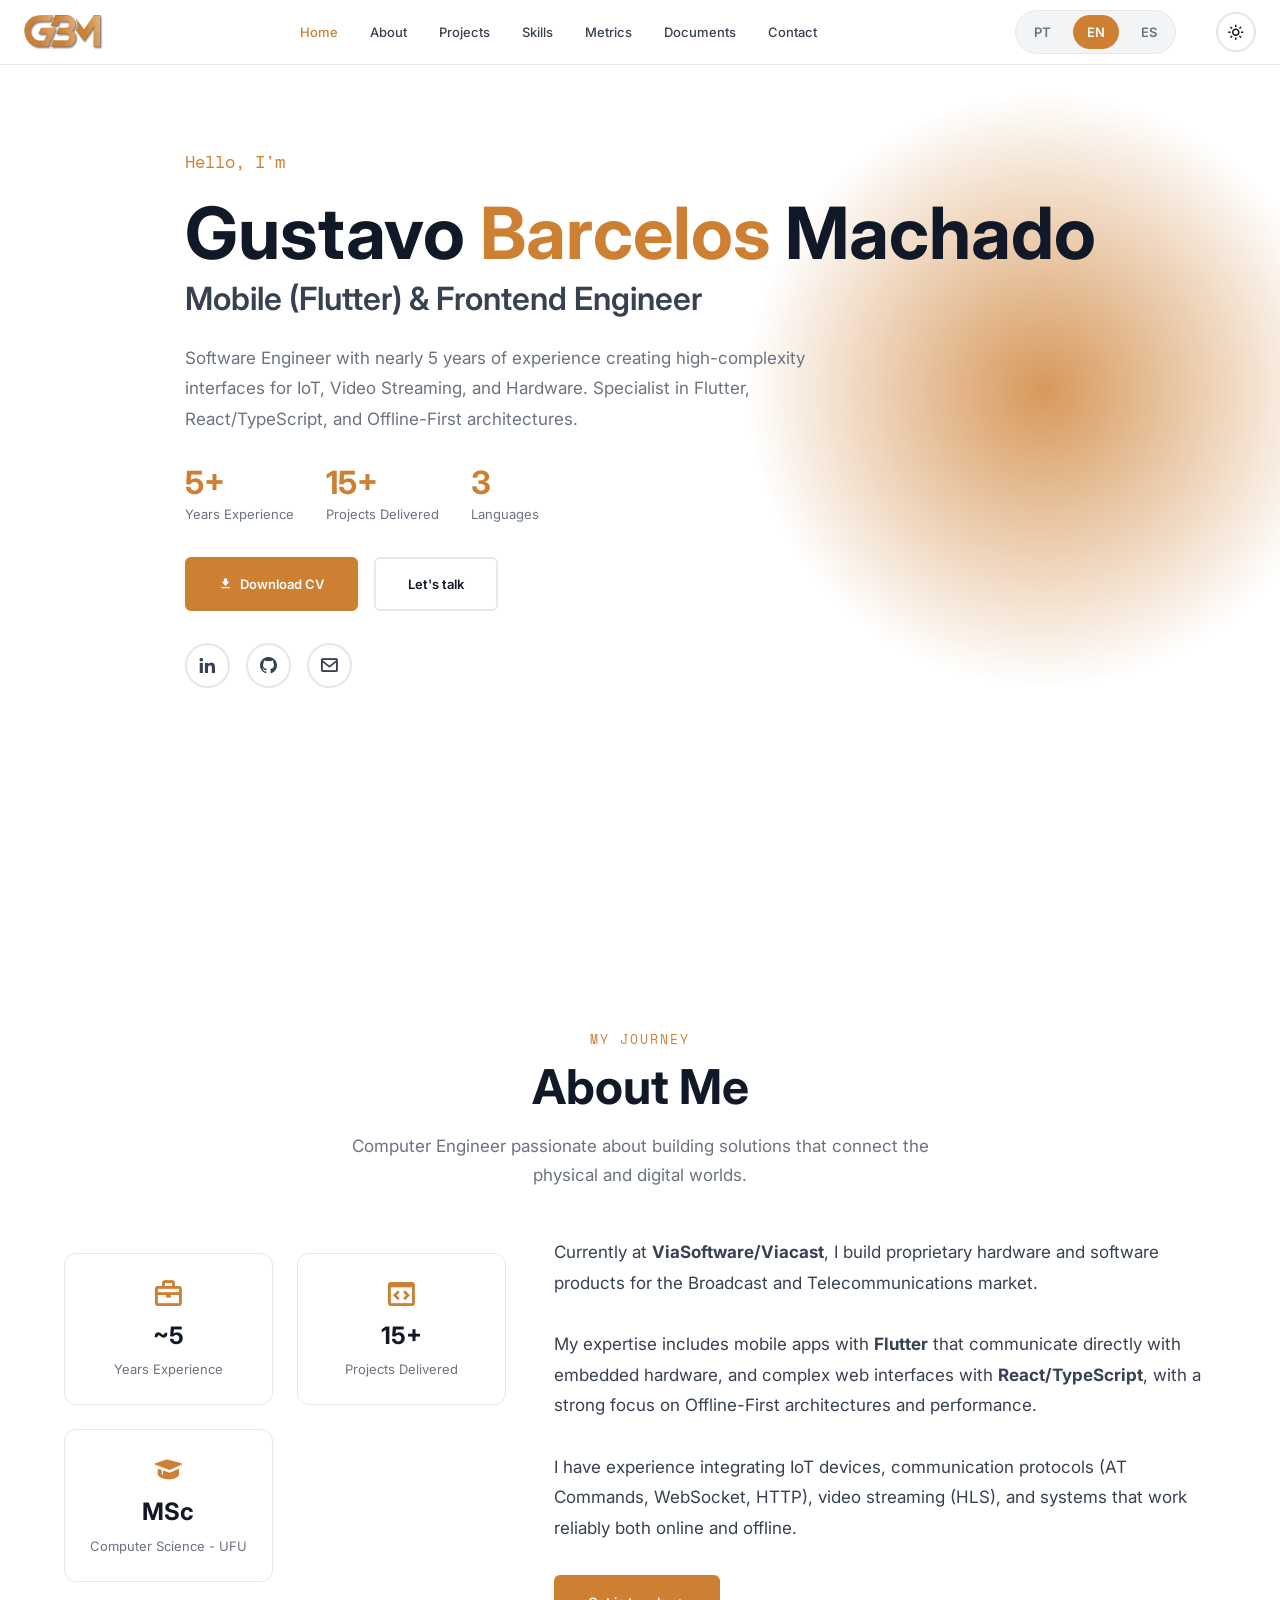
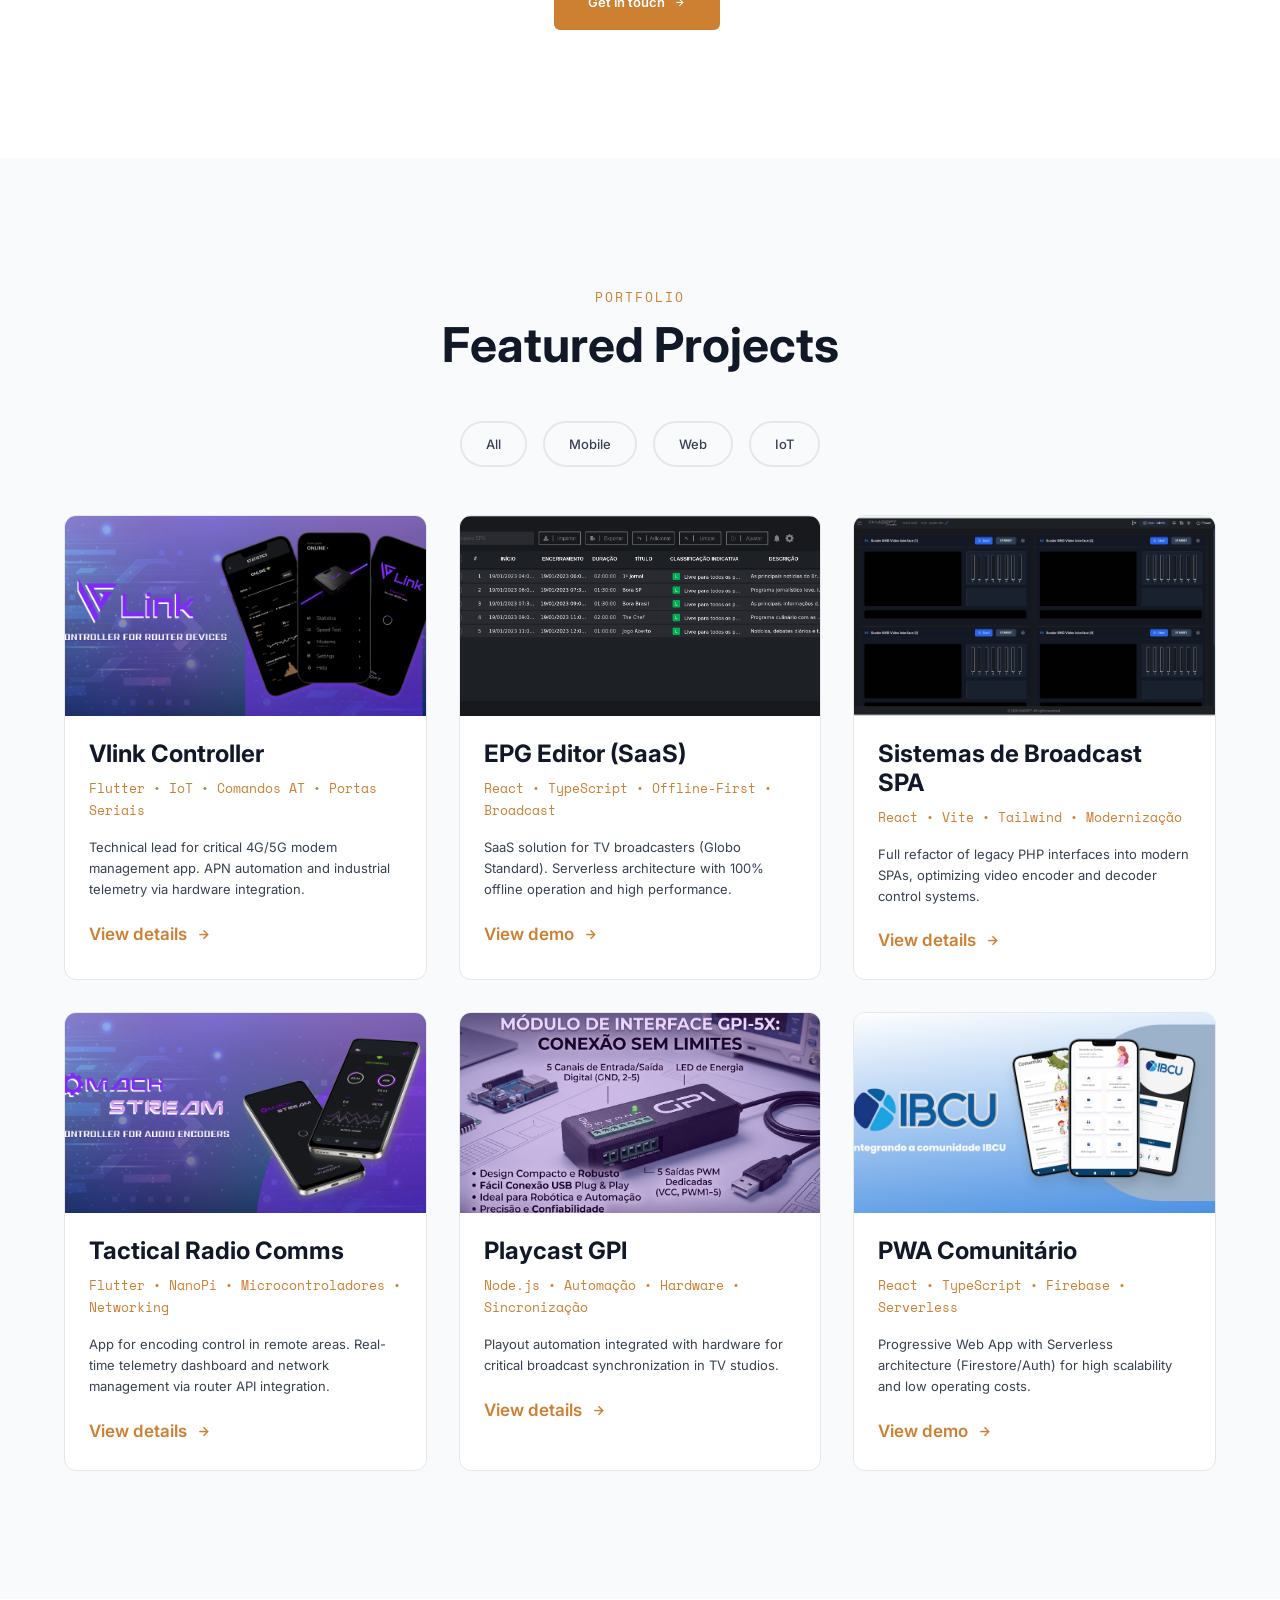
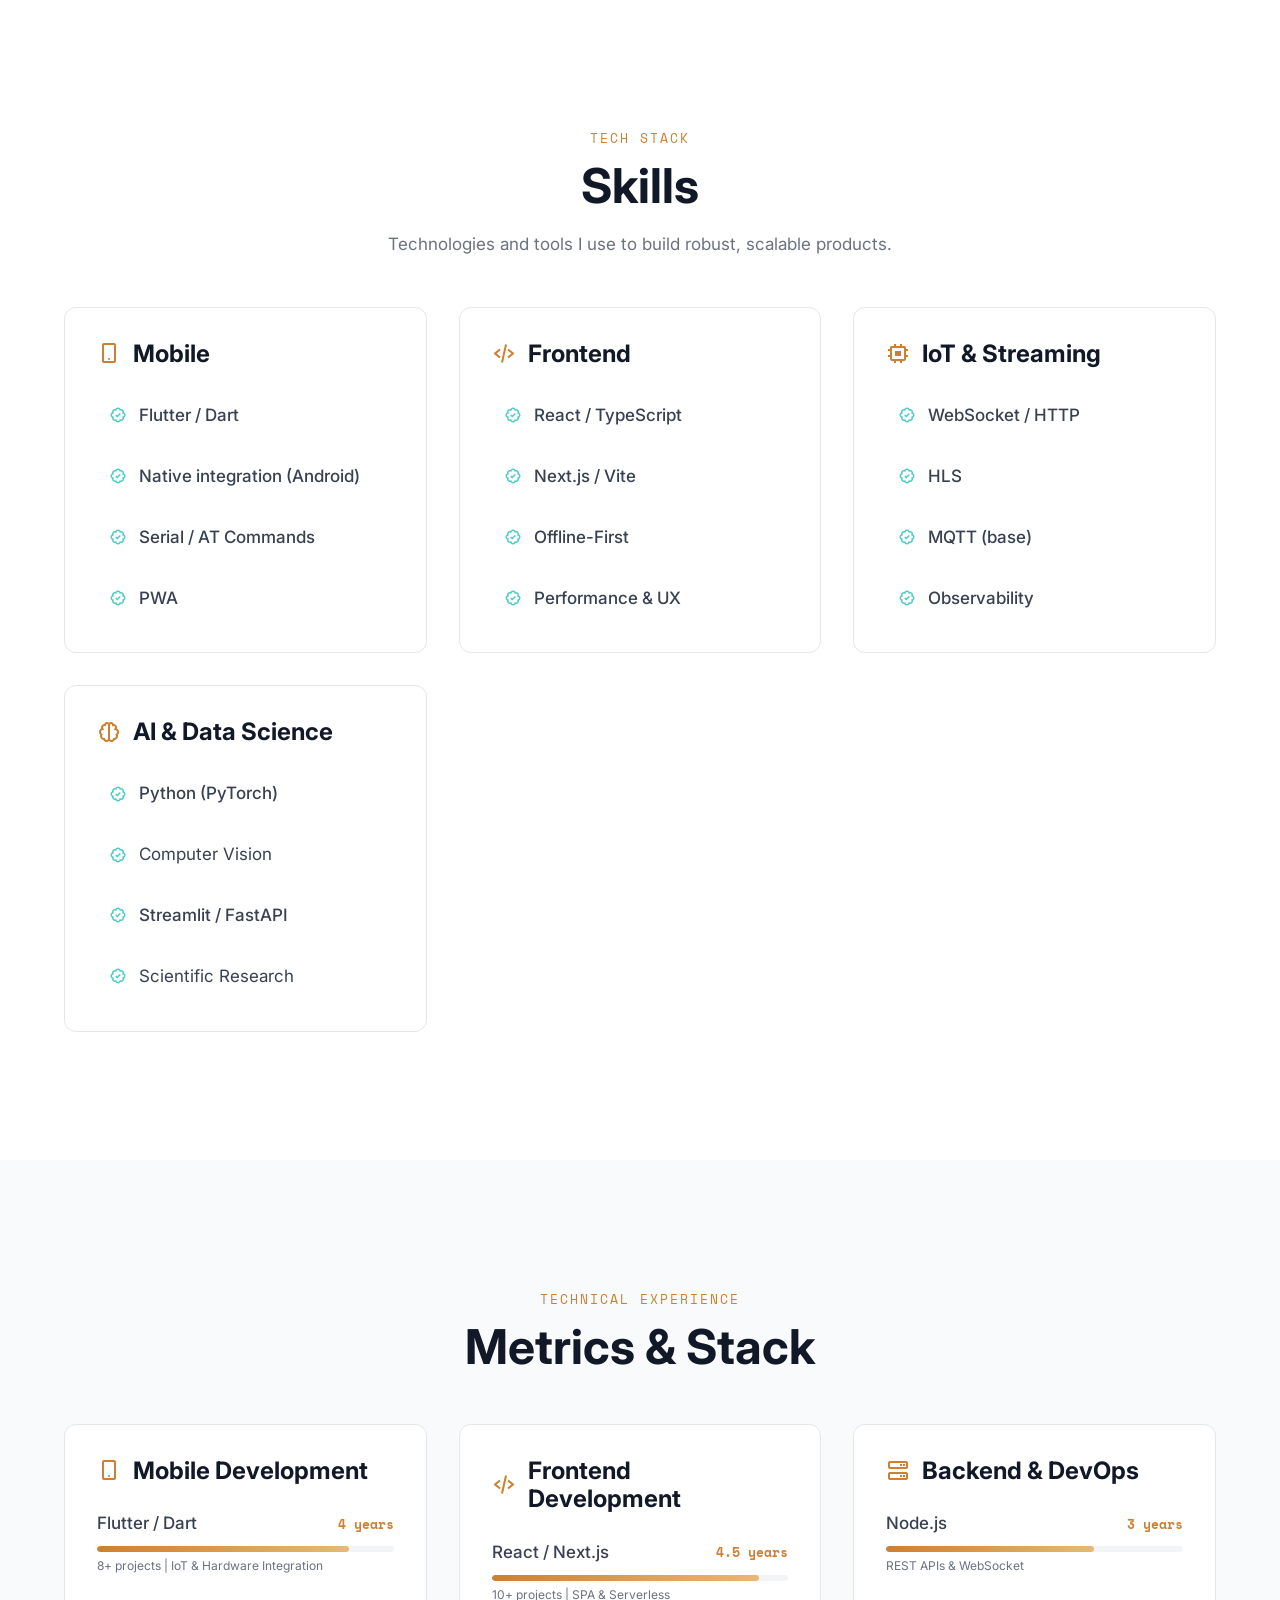
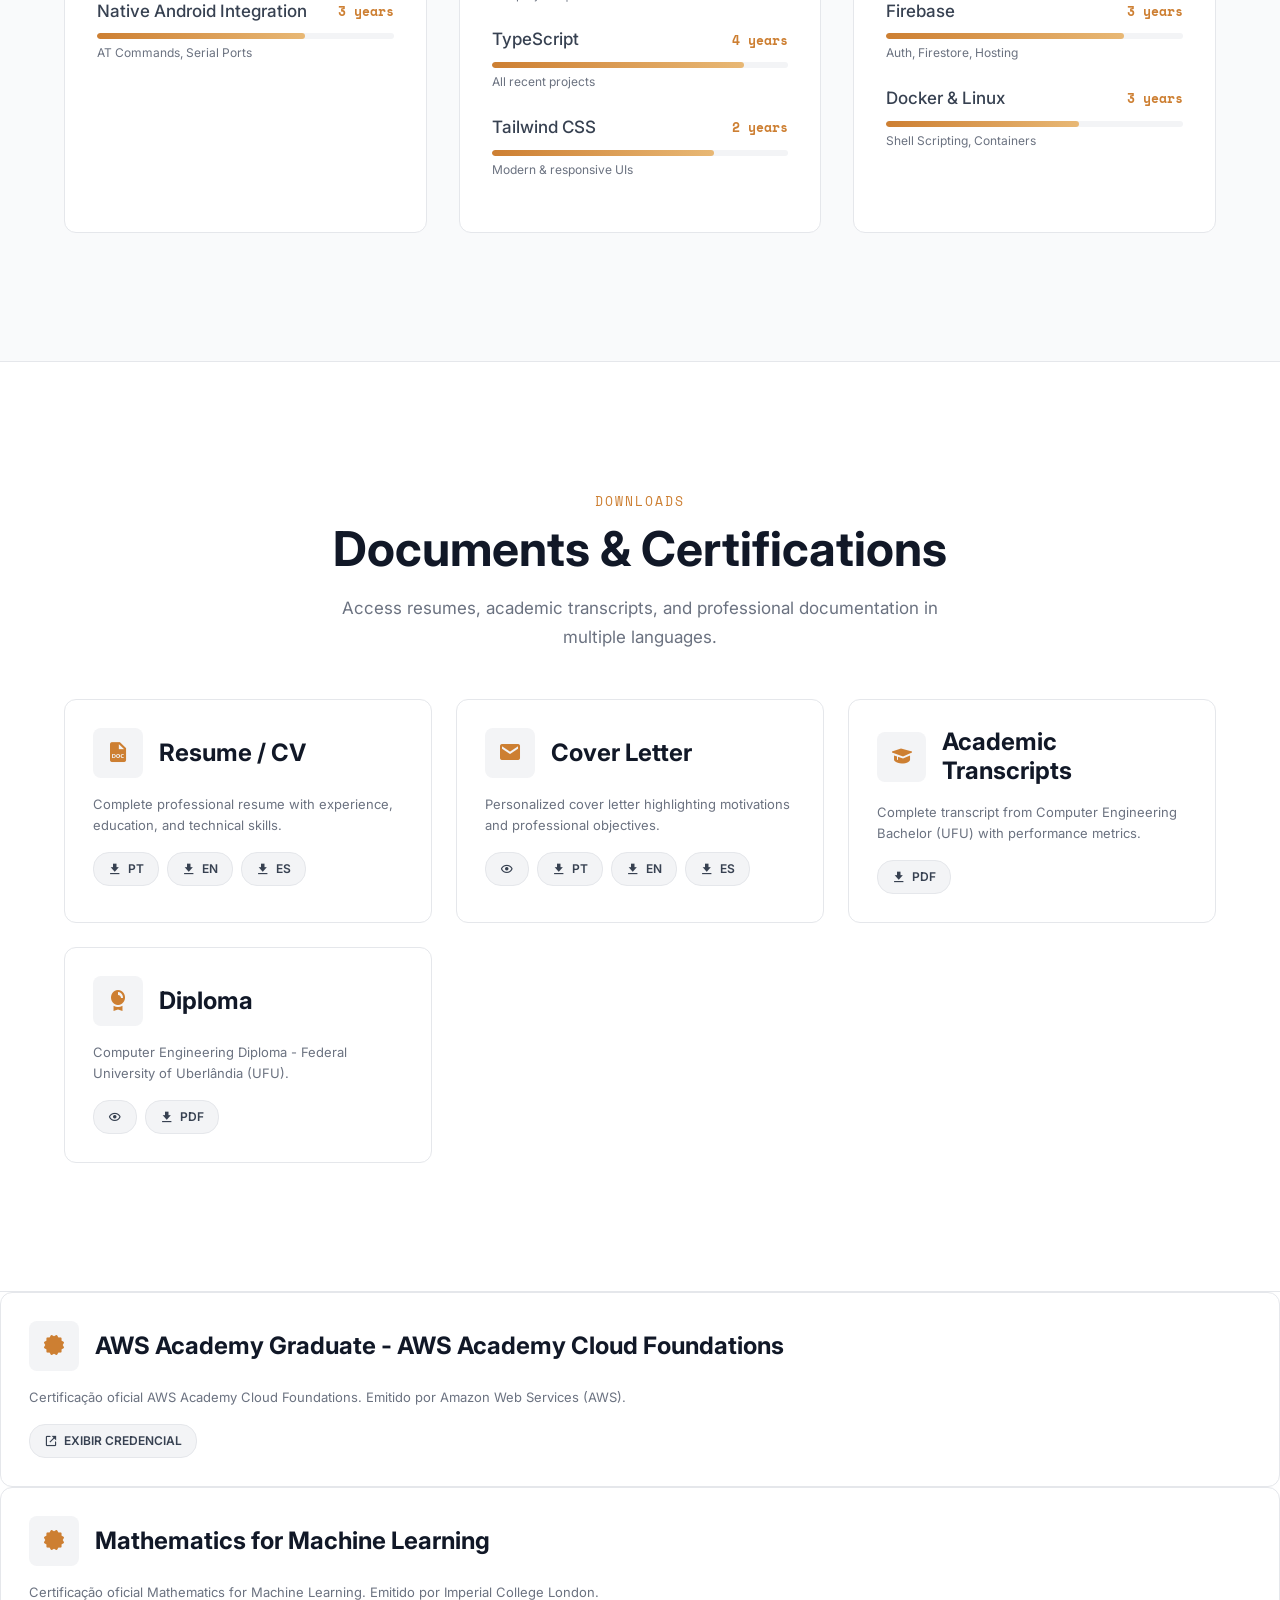
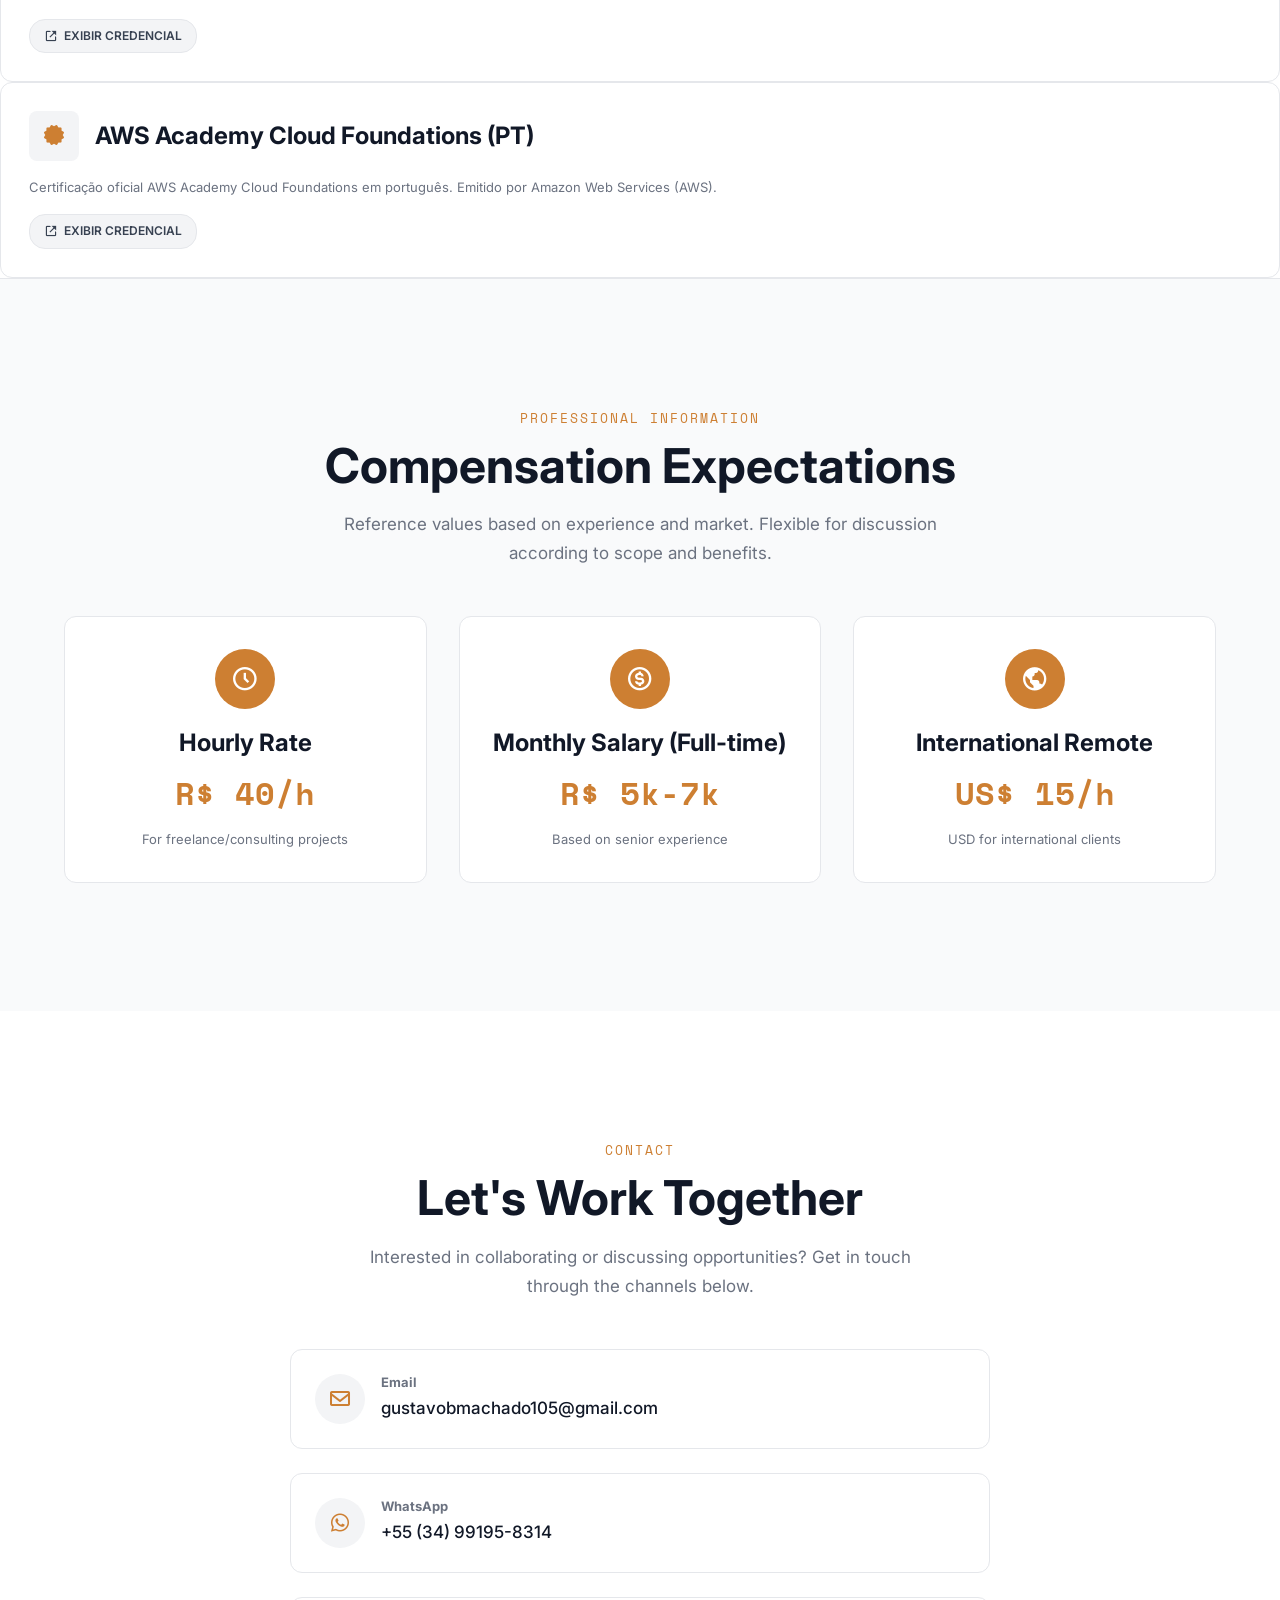
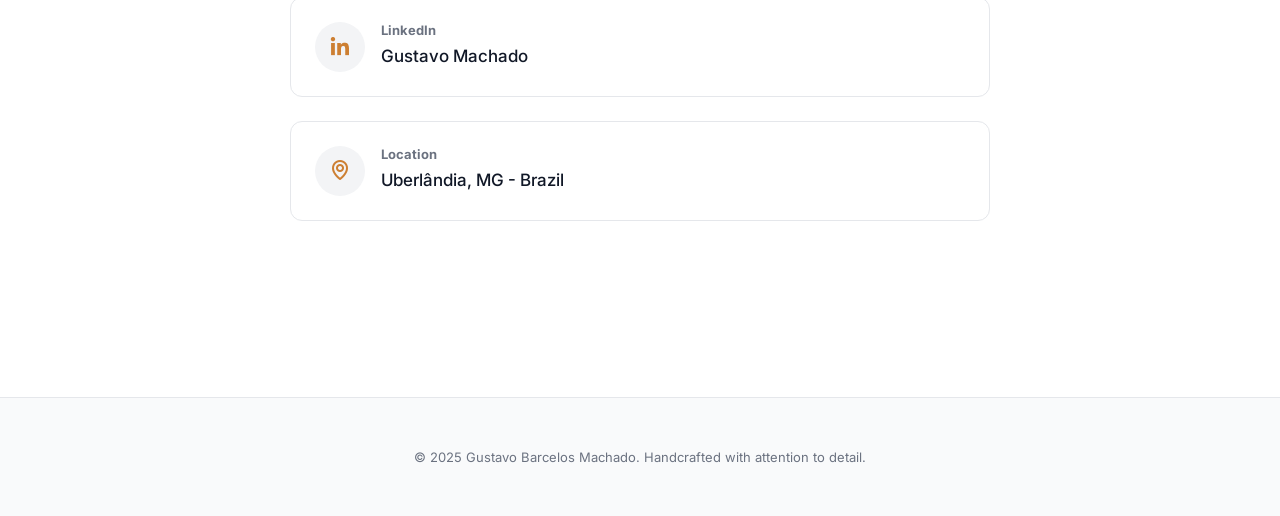
==== commit 8325154d: "ajustes na estrutura do HTML e melhorias na modal de visualização de PDF" ====
--- a/index.html
+++ b/index.html
@@ -1,5 +1,5 @@
 <!DOCTYPE html>
-<html lang="pt-BR">
+<html lang="pt">
 
 <head>
     <meta charset="UTF-8">
@@ -332,7 +332,6 @@
 
         .theme-toggle:hover {
             border-color: var(--brand-primary);
-            transform: rotate(180deg);
         }
 
         /* Hero Section */
@@ -1185,9 +1184,7 @@
         }
 
         /* Hidden by default - shows based on language */
-        [lang]:not([lang="pt-BR"]) {
-            display: none;
-        }
+        *:not(html)[lang]:not([lang="pt-BR"]) { display: none; }
 
         html[lang="en"] [lang="en"],
         html[lang="es"] [lang="es"],
@@ -1216,7 +1213,143 @@
                 scroll-behavior: auto !important;
             }
         }
-</style>
+
+/* =========================
+   Language visibility (SPA i18n)
+   ========================= */
+/* Only show elements matching current <html lang="...">.
+   Elements without [lang] are always visible. */
+html[lang="pt-BR"] [lang]:not([lang="pt-BR"]) { display: none !important; }
+html[lang="en"] [lang]:not([lang="en"]) { display: none !important; }
+html[lang="es"] [lang]:not([lang="es"]) { display: none !important; }
+
+/* =========================
+   PDF Viewer Modal
+   ========================= */
+.pdf-modal {
+    position: fixed;
+    inset: 0;
+    background: rgba(0,0,0,0.6);
+    backdrop-filter: blur(6px);
+    display: none;
+    align-items: center;
+    justify-content: center;
+    z-index: 2000;
+    padding: 1rem;
+}
+.pdf-modal.is-open { display: flex; }
+.pdf-modal__panel {
+    width: min(1000px, 100%);
+    height: min(80vh, 720px);
+    background: var(--bg-secondary);
+    border: 1px solid var(--border);
+    border-radius: 0.9rem;
+    box-shadow: var(--shadow-lg);
+    overflow: hidden;
+    display: grid;
+    grid-template-rows: auto 1fr;
+}
+.pdf-modal__header {
+    display: flex;
+    align-items: center;
+    justify-content: space-between;
+    gap: 0.75rem;
+    padding: 0.75rem 0.9rem;
+    border-bottom: 1px solid var(--border);
+    background: rgba(255,255,255,0.02);
+}
+.pdf-modal__title {
+    font-size: var(--fs-small);
+    color: var(--text-secondary);
+    font-family: var(--font-mono);
+    letter-spacing: 0.5px;
+    text-transform: uppercase;
+}
+.pdf-modal__actions {
+    display: flex;
+    gap: 0.5rem;
+    align-items: center;
+}
+.pdf-modal__btn {
+    border: 1px solid var(--border);
+    background: var(--bg-tertiary);
+    color: var(--text-secondary);
+    border-radius: 0.75rem;
+    padding: 0.45rem 0.7rem;
+    font-size: 0.8rem;
+    font-weight: 700;
+    cursor: pointer;
+    transition: all var(--transition-fast);
+    display: inline-flex;
+    align-items: center;
+    gap: 0.4rem;
+}
+.pdf-modal__btn:hover { border-color: var(--border-hover); color: var(--text-primary); }
+.pdf-modal__btn--close:hover { border-color: var(--accent-alt); color: var(--accent-alt); }
+.pdf-modal__frame {
+    width: 100%;
+    height: 100%;
+    border: 0;
+    background: #0b0f18;
+}
+.no-scroll { overflow: hidden; }
+
+/* =========================
+   Certificates
+   ========================= */
+
+
+/* =========================
+   Mobile floating icon nav
+   ========================= */
+.mnav {
+    position: fixed;
+    left: 50%;
+    transform: translateX(-50%);
+    bottom: 1rem;
+    z-index: 1500;
+    background: rgba(15, 20, 25, 0.85);
+    border: 1px solid var(--border);
+    box-shadow: var(--shadow-lg);
+    border-radius: 999px;
+    padding: 0.35rem;
+    backdrop-filter: blur(10px);
+    display: none;
+    gap: 0.25rem;
+}
+.light-mode .mnav { background: rgba(255,255,255,0.85); }
+.mnav__link {
+    width: 42px;
+    height: 42px;
+    border-radius: 999px;
+    display: grid;
+    place-items: center;
+    color: var(--text-secondary);
+    transition: all var(--transition-fast);
+    border: 1px solid transparent;
+}
+.mnav__link i { font-size: 1.2rem; }
+.mnav__link:hover {
+    color: var(--text-primary);
+    border-color: var(--border-hover);
+}
+.mnav__link.active-link {
+    color: white;
+    background: var(--primary);
+    border-color: transparent;
+}
+.light-mode .mnav__link.active-link { color: white; }
+
+/* Responsive adjustments: keep header nav visible; hide bottom bar and use floating icons */
+@media screen and (max-width: 768px) {
+    .nav__list { display: none; }
+    .mnav { display: flex; }
+    /* keep room for floating nav + scrollup */
+    body { padding-bottom: 70px; }
+    .scrollup { bottom: 5.5rem; }
+}
+
+    </style>
 </head>
 
 <body>
@@ -1501,109 +1634,110 @@
                 </div>
 
                 <div class="work__container">
-                    <!-- Case Controller -->
                     <article class="work__card mix mobile iot fade-in">
-                        <img src="./assets/img/profile.png" alt="Case Controller" class="work__img" loading="lazy">
+                        <img src="./assets/img/projeto-1.png" alt="Case Controller" class="work__img" loading="lazy">
                         <div class="work__content">
-                            <h3 class="work__title">Case Controller</h3>
-                            <p class="work__tech">Flutter • IoT • AT Commands</p>
-                            
+                            <h3 class="work__title">Vlink Controller</h3>
+                            <p class="work__tech">Flutter • IoT • Comandos AT • Portas Seriais</p>
                             <p class="work__description" lang="pt-BR">
-                                App móvel crítico para gestão de modems 4G/5G. Implementa comunicação via Comandos AT e portas seriais para configuração automática de APNs e testes de velocidade.
+                                Liderança técnica no desenvolvimento de app crítico para modems 4G/5G. Automatização de APNs e telemetria industrial via hardware.
                             </p>
                             <p class="work__description" lang="en">
-                                Critical mobile app for 4G/5G modem management. Implements AT Commands and serial port communication for automatic APN configuration and speed tests.
+                                Technical lead for critical 4G/5G modem management app. APN automation and industrial telemetry via hardware integration.
                             </p>
-                            <p class="work__description" lang="es">
-                                App móvil crítica para gestión de módems 4G/5G. Implementa comunicación vía Comandos AT y puertos seriales para configuración automática de APNs.
-                            </p>
-                            
                             <a href="#" class="work__button">
-                                <span lang="pt-BR">Ver detalhes</span>
-                                <span lang="en">View details</span>
-                                <span lang="es">Ver detalles</span>
+                                <span lang="pt-BR">Ver detalhes</span><span lang="en">View details</span>
                                 <i class='bx bx-right-arrow-alt'></i>
                             </a>
                         </div>
                     </article>
 
-                    <!-- EPG Editor -->
                     <article class="work__card mix web fade-in">
-                        <img src="./assets/img/epg.png" alt="EPG Editor" class="work__img" loading="lazy">
+                        <img src="./assets/img/projeto-2.png" alt="EPG Editor" class="work__img" loading="lazy">
                         <div class="work__content">
-                            <h3 class="work__title">EPG Editor</h3>
-                            <p class="work__tech">React • TypeScript • Serverless • Offline-First</p>
-                            
+                            <h3 class="work__title">EPG Editor (SaaS)</h3>
+                            <p class="work__tech">React • TypeScript • Offline-First • Broadcast</p>
                             <p class="work__description" lang="pt-BR">
-                                Solução SaaS para emissoras de TV (padrão Globo). Arquitetura Serverless com operação 100% offline, reduzindo custos de infraestrutura.
+                                Interface SaaS para emissoras de TV (Padrão Globo). Arquitetura Serverless com operação 100% offline e alta performance.
                             </p>
                             <p class="work__description" lang="en">
-                                SaaS solution for TV broadcasters (Globo standard). Serverless architecture with 100% offline operation, reducing infrastructure costs.
+                                SaaS solution for TV broadcasters (Globo Standard). Serverless architecture with 100% offline operation and high performance.
                             </p>
-                            <p class="work__description" lang="es">
-                                Solución SaaS para emisoras de TV (estándar Globo). Arquitectura Serverless con operación 100% offline, reduciendo costos de infraestructura.
-                            </p>
-                            
                             <a href="https://viacast.tv/epg/" target="_blank" class="work__button">
-                                <span lang="pt-BR">Ver demo</span>
-                                <span lang="en">View demo</span>
-                                <span lang="es">Ver demo</span>
+                                <span lang="pt-BR">Ver demo</span><span lang="en">View demo</span>
                                 <i class='bx bx-right-arrow-alt'></i>
                             </a>
                         </div>
                     </article>
 
-                    <!-- Sistema PM -->
-                    <article class="work__card mix mobile iot fade-in">
-                        <img src="./assets/img/profile.png" alt="Sistema PM" class="work__img" loading="lazy">
+                    <article class="work__card mix web fade-in">
+                        <img src="./assets/img/projeto-3.gif" alt="Modernização de Sistemas" class="work__img" loading="lazy">
                         <div class="work__content">
-                            <h3 class="work__title" lang="pt-BR">Sistema de Comunicação Tática</h3>
-                            <h3 class="work__title" lang="en">Tactical Communication System</h3>
-                            <h3 class="work__title" lang="es">Sistema de Comunicación Táctica</h3>
-                            <p class="work__tech">Flutter • NanoPi • WebSocket • REST API</p>
-                            
+                            <h3 class="work__title">Sistemas de Broadcast SPA</h3>
+                            <p class="work__tech">React • Vite • Tailwind • Modernização</p>
                             <p class="work__description" lang="pt-BR">
-                                Aplicação móvel para controle de codificação em áreas remotas. Dashboard de telemetria em tempo real e gerenciamento de rede WiFi.
+                                Refatoração completa de interfaces legadas (PHP) para SPAs modernas, otimizando o controle de encoders e decoders de vídeo.
                             </p>
                             <p class="work__description" lang="en">
-                                Mobile application for encoding control in remote areas. Real-time telemetry dashboard and WiFi network management.
+                                Full refactor of legacy PHP interfaces into modern SPAs, optimizing video encoder and decoder control systems.
                             </p>
-                            <p class="work__description" lang="es">
-                                Aplicación móvil para control de codificación en áreas remotas. Dashboard de telemetría en tiempo real y gestión de red WiFi.
-                            </p>
-                            
                             <a href="#" class="work__button">
-                                <span lang="pt-BR">Ver detalhes</span>
-                                <span lang="en">View details</span>
-                                <span lang="es">Ver detalles</span>
+                                <span lang="pt-BR">Ver detalhes</span><span lang="en">View details</span>
                                 <i class='bx bx-right-arrow-alt'></i>
                             </a>
                         </div>
                     </article>
 
-                    <!-- License Manager -->
-                    <article class="work__card mix web fade-in">
-                        <img src="./assets/img/license.png" alt="License Manager" class="work__img" loading="lazy">
+                    <article class="work__card mix mobile iot fade-in">
+                        <img src="./assets/img/projeto-4.png" alt="Sistema PM" class="work__img" loading="lazy">
                         <div class="work__content">
-                            <h3 class="work__title" lang="pt-BR">Gerenciador de Licenças</h3>
-                            <h3 class="work__title" lang="en">License Manager</h3>
-                            <h3 class="work__title" lang="es">Gestor de Licencias</h3>
-                            <p class="work__tech">React • TypeScript • Firebase</p>
-                            
+                            <h3 class="work__title" lang="pt-BR">Comunicação Tática via Rádio</h3>
+                            <h3 class="work__title" lang="en">Tactical Radio Comms</h3>
+                            <p class="work__tech">Flutter • NanoPi • Microcontroladores • Networking</p>
                             <p class="work__description" lang="pt-BR">
-                                Sistema de gerenciamento de licenças com interface moderna. Integração com Firebase para autenticação e armazenamento em tempo real.
+                                App para controle de codificação em áreas remotas. Dashboard de telemetria em tempo real e integração com APIs de roteadores.
                             </p>
                             <p class="work__description" lang="en">
-                                License management system with modern interface. Firebase integration for authentication and real-time storage.
+                                App for encoding control in remote areas. Real-time telemetry dashboard and network management via router API integration.
                             </p>
-                            <p class="work__description" lang="es">
-                                Sistema de gestión de licencias con interfaz moderna. Integración con Firebase para autenticación y almacenamiento en tiempo real.
+                            <a href="#" class="work__button">
+                                <span lang="pt-BR">Ver detalhes</span><span lang="en">View details</span>
+                                <i class='bx bx-right-arrow-alt'></i>
+                            </a>
+                        </div>
+                    </article>
+
+                    <article class="work__card mix iot fade-in">
+                        <img src="./assets/img/projeto-5.png" alt="Playcast GPI" class="work__img" loading="lazy">
+                        <div class="work__content">
+                            <h3 class="work__title">Playcast GPI</h3>
+                            <p class="work__tech">Node.js • Automação • Hardware • Sincronização</p>
+                            <p class="work__description" lang="pt-BR">
+                                Automação de playout integrada ao hardware para sincronização de transmissões críticas em estúdios de televisão.
                             </p>
-                            
-                            <a href="https://license-manager-ten.vercel.app/login" target="_blank" class="work__button">
-                                <span lang="pt-BR">Ver demo</span>
-                                <span lang="en">View demo</span>
-                                <span lang="es">Ver demo</span>
+                            <p class="work__description" lang="en">
+                                Playout automation integrated with hardware for critical broadcast synchronization in TV studios.
+                            </p>
+                            <a href="#" class="work__button">
+                                <span lang="pt-BR">Ver detalhes</span><span lang="en">View details</span>
+                                <i class='bx bx-right-arrow-alt'></i>
+                            </a>
+                        </div>
+                    </article>
+
+                    <article class="work__card mix web fade-in">
+                        <img src="./assets/img/projeto-6.png" alt="PWA Central" class="work__img" loading="lazy">
+                        <div class="work__content">
+                            <h3 class="work__title">PWA Comunitário</h3>
+                            <p class="work__tech">React • TypeScript • Firebase • Serverless</p>
+                            <p class="work__description" lang="pt-BR">
+                                Progressive Web App com arquitetura Serverless (Firestore/Auth) para alta escalabilidade e baixo custo de operação.
+                            </p>
+                            <p class="work__description" lang="en">
+                                Progressive Web App with Serverless architecture (Firestore/Auth) for high scalability and low operating costs.
+                            </p>
+                            <a href="#" class="work__button">
+                                <span lang="pt-BR">Ver demo</span><span lang="en">View demo</span>
                                 <i class='bx bx-right-arrow-alt'></i>
                             </a>
                         </div>
@@ -1678,6 +1812,20 @@
                             <div class="skill__data"><i class='bx bx-badge-check'></i><span class="skills__name">HLS</span></div>
                             <div class="skill__data"><i class='bx bx-badge-check'></i><span class="skills__name">MQTT (base)</span></div>
                             <div class="skill__data"><i class='bx bx-badge-check'></i><span class="skills__name" lang="pt-BR">Observabilidade</span><span class="skills__name" lang="en">Observability</span><span class="skills__name" lang="es">Observabilidad</span></div>
+                        </div>
+                    </div>
+
+                    <div class="skills__content fade-in">
+                        <h3 class="skills__title">
+                            <i class='bx bx-brain'></i>
+                            <span lang="pt-BR">IA & Data Science</span>
+                            <span lang="en">AI & Data Science</span>
+                        </h3>
+                        <div class="skills__box">
+                            <div class="skill__data"><i class='bx bx-badge-check'></i><span class="skills__name">Python (PyTorch)</span></div>
+                            <div class="skill__data"><i class='bx bx-badge-check'></i><span class="skills__name" lang="pt-BR">Visão Computacional (OpenCV)</span><span lang="en">Computer Vision</span></div>
+                            <div class="skill__data"><i class='bx bx-badge-check'></i><span class="skills__name">Streamlit / FastAPI</span></div>
+                            <div class="skill__data"><i class='bx bx-badge-check'></i><span class="skills__name" lang="pt-BR">Pesquisa Científica (Mestrado)</span><span lang="en">Scientific Research</span></div>
                         </div>
                     </div>
                 </div>
@@ -1924,11 +2072,17 @@
                             Carta de presentación personalizada destacando motivaciones y objetivos profesionales.
                         </p>
                         <div class="doc-card__languages">
-                            <a href="./assets/pdf/cover-letter.pdf" download class="doc-lang-badge">
+                            <a href="./assets/pdf/cover-letter.pdf" class="doc-lang-badge js-open-pdf" data-pdf="./assets/pdf/cover-letter.pdf" data-title-pt="Carta de Apresentação" data-title-en="Cover Letter" data-title-es="Carta de Presentación"><i class='bx bx-show'></i><span lang=\"pt-BR\">Ver</span><span lang=\"en\">View</span><span lang=\"es\">Ver</span></a><a href="./assets/pdf/cover-letter.pdf" download class="doc-lang-badge">
                                 <i class='bx bxs-download'></i>
-                                <span lang="pt-BR">PT/EN</span>
-                                <span lang="en">PT/EN</span>
-                                <span lang="es">PT/EN</span>
+                                PT
+                            </a>
+                            <a href="./assets/pdf/cover-letter-en.pdf" download class="doc-lang-badge">
+                                <i class='bx bxs-download'></i>
+                                EN
+                            </a>
+                            <a href="./assets/pdf/cover-letter-es.pdf" download class="doc-lang-badge">
+                                <i class='bx bxs-download'></i>
+                                ES
                             </a>
                         </div>
                     </div>
@@ -1980,7 +2134,7 @@
                             Diploma de Ingeniería Informática - Universidad Federal de Uberlândia (UFU).
                         </p>
                         <div class="doc-card__languages">
-                            <a href="./assets/pdf/diploma.pdf" download class="doc-lang-badge">
+                            <a href="./assets/pdf/diploma.pdf" class="doc-lang-badge js-open-pdf" data-pdf="./assets/pdf/diploma.pdf" data-title-pt="Diploma" data-title-en="Diploma" data-title-es="Diploma"><i class='bx bx-show'></i><span lang=\"pt-BR\">Ver</span><span lang=\"en\">View</span><span lang=\"es\">Ver</span></a><a href="./assets/pdf/diploma.pdf" download class="doc-lang-badge">
                                 <i class='bx bxs-download'></i>
                                 PDF
                             </a>
@@ -1990,6 +2144,60 @@
             </div>
         </section>
 
+
+
+                    <!-- Certificados -->
+                    <div class="doc-card fade-in">
+                        <div class="doc-card__header">
+                            <div class="doc-card__icon">
+                                <i class='bx bxs-certification'></i>
+                            </div>
+                            <h3 class="doc-card__title">AWS Academy Graduate - AWS Academy Cloud Foundations</h3>
+                        </div>
+                        <p class="doc-card__description">
+                            Certificação oficial AWS Academy Cloud Foundations. Emitido por Amazon Web Services (AWS).
+                        </p>
+                        <div class="doc-card__languages">
+                            <a class="doc-lang-badge" href="#" rel="noopener" target="_blank">
+                                <i class='bx bx-link-external'></i>
+                                Exibir credencial
+                            </a>
+                        </div>
+                    </div>
+                    <div class="doc-card fade-in">
+                        <div class="doc-card__header">
+                            <div class="doc-card__icon">
+                                <i class='bx bxs-certification'></i>
+                            </div>
+                            <h3 class="doc-card__title">Mathematics for Machine Learning</h3>
+                        </div>
+                        <p class="doc-card__description">
+                            Certificação oficial Mathematics for Machine Learning. Emitido por Imperial College London.
+                        </p>
+                        <div class="doc-card__languages">
+                            <a class="doc-lang-badge" href="#" rel="noopener" target="_blank">
+                                <i class='bx bx-link-external'></i>
+                                Exibir credencial
+                            </a>
+                        </div>
+                    </div>
+                    <div class="doc-card fade-in">
+                        <div class="doc-card__header">
+                            <div class="doc-card__icon">
+                                <i class='bx bxs-certification'></i>
+                            </div>
+                            <h3 class="doc-card__title">AWS Academy Cloud Foundations (PT)</h3>
+                        </div>
+                        <p class="doc-card__description">
+                            Certificação oficial AWS Academy Cloud Foundations em português. Emitido por Amazon Web Services (AWS).
+                        </p>
+                        <div class="doc-card__languages">
+                            <a class="doc-lang-badge" href="#" rel="noopener" target="_blank">
+                                <i class='bx bx-link-external'></i>
+                                Exibir credencial
+                            </a>
+                        </div>
+                    </div>
         <!-- Compensation Section -->
         <section class="compensation section alt">
             <div class="container">
@@ -2151,38 +2359,72 @@
         </div>
     </footer>
 
+<!-- Mobile Floating Icon Nav -->
+<nav class="mnav" aria-label="Quick navigation">
+    <a href="#home" class="mnav__link js-nav-link" aria-label="Home"><i class='bx bx-home-alt'></i></a>
+    <a href="#about" class="mnav__link js-nav-link" aria-label="About"><i class='bx bx-user'></i></a>
+    <a href="#work" class="mnav__link js-nav-link" aria-label="Work"><i class='bx bx-briefcase-alt-2'></i></a>
+    <a href="#skills" class="mnav__link js-nav-link" aria-label="Skills"><i class='bx bx-code-alt'></i></a>
+    <a href="#stats" class="mnav__link js-nav-link" aria-label="Stats"><i class='bx bx-bar-chart-alt-2'></i></a>
+    <a href="#documents" class="mnav__link js-nav-link" aria-label="Documents"><i class='bx bx-file'></i></a>
+    <a href="#contact" class="mnav__link js-nav-link" aria-label="Contact"><i class='bx bx-message-square-detail'></i></a>
+</nav>
+
+<!-- PDF Viewer Modal -->
+<div class="pdf-modal" id="pdfModal" aria-hidden="true" role="dialog" aria-modal="true">
+    <div class="pdf-modal__panel" role="document">
+        <div class="pdf-modal__header">
+            <div class="pdf-modal__title" id="pdfModalTitle">PDF</div>
+            <div class="pdf-modal__actions">
+                <a class="pdf-modal__btn" id="pdfDownload" href="#" download>
+                    <i class='bx bxs-download'></i>
+                    <span lang="pt-BR">Baixar</span><span lang="en">Download</span><span lang="es">Descargar</span>
+                </a>
+                <button class="pdf-modal__btn pdf-modal__btn--close" id="pdfClose" type="button">
+                    <i class='bx bx-x'></i>
+                    <span lang="pt-BR">Fechar</span><span lang="en">Close</span><span lang="es">Cerrar</span>
+                </button>
+            </div>
+        </div>
+        <iframe class="pdf-modal__frame" id="pdfFrame" title="PDF Viewer" loading="lazy"></iframe>
+    </div>
+</div>
+
+
+
     <!-- Scroll Up Button -->
     <button class="scrollup" id="scroll-up" aria-label="Scroll to top">
         <i class='bx bx-up-arrow-alt'></i>
     </button>
 
     <script>
-        // Language System
-        const langOptions = document.querySelectorAll('.lang-option');
-        const htmlEl = document.documentElement;
-
-        // Check saved language or browser preference
-        const savedLang = localStorage.getItem('language');
-        const browserLang = navigator.language || navigator.userLanguage;
-        let currentLang = savedLang || (browserLang.startsWith('es') ? 'es' : browserLang.startsWith('en') ? 'en' : 'pt-BR');
-
-        function setLanguage(lang) {
-            htmlEl.setAttribute('lang', lang);
-            localStorage.setItem('language', lang);
-            
-            // Update active state
+        // Language System (corrigido)
+        document.addEventListener('DOMContentLoaded', function() {
+            const langOptions = document.querySelectorAll('.lang-option');
+            const htmlEl = document.documentElement;
+
+            // Check saved language or browser preference
+            const savedLang = localStorage.getItem('language');
+            const browserLang = navigator.language || navigator.userLanguage;
+            let currentLang = savedLang || (browserLang && browserLang.startsWith('es') ? 'es' : browserLang && browserLang.startsWith('en') ? 'en' : 'pt-BR');
+
+            function setLanguage(lang) {
+                htmlEl.setAttribute('lang', lang);
+                localStorage.setItem('language', lang);
+                // Atualiza estado ativo
+                langOptions.forEach(option => {
+                    option.classList.toggle('active', option.dataset.lang === lang);
+                });
+            }
+
+            // Inicializa idioma
+            setLanguage(currentLang);
+
+            // Troca idioma ao clicar
             langOptions.forEach(option => {
-                option.classList.toggle('active', option.dataset.lang === lang);
-            });
-        }
-
-        // Initialize language
-        setLanguage(currentLang);
-
-        // Language switcher
-        langOptions.forEach(option => {
-            option.addEventListener('click', () => {
-                setLanguage(option.dataset.lang);
+                option.addEventListener('click', () => {
+                    setLanguage(option.dataset.lang);
+                });
             });
         });
 
@@ -2216,27 +2458,33 @@
 
         // Active Link on Scroll
         const sections = document.querySelectorAll('section[id]');
-        const navLinks = document.querySelectorAll('.nav__link');
-
-        function activeLink() {
-            const scrollY = window.pageYOffset;
-
-            sections.forEach(section => {
-                const sectionHeight = section.offsetHeight;
-                const sectionTop = section.offsetTop - 100;
-                const sectionId = section.getAttribute('id');
-                const navLink = document.querySelector(`.nav__link[href*="${sectionId}"]`);
-
-                if (scrollY > sectionTop && scrollY <= sectionTop + sectionHeight) {
-                    navLinks.forEach(link => link.classList.remove('active-link'));
-                    navLink?.classList.add('active-link');
-                }
+        const navLinks = document.querySelectorAll('.nav__link, .mnav__link');
+
+        
+function activeLink() {
+    const scrollY = window.pageYOffset;
+
+    sections.forEach(section => {
+        const sectionHeight = section.offsetHeight;
+        const sectionTop = section.offsetTop - 120;
+        const sectionId = section.getAttribute('id');
+
+        if (!sectionId) return;
+
+        const inView = scrollY > sectionTop && scrollY <= sectionTop + sectionHeight;
+
+        if (inView) {
+            navLinks.forEach(link => link.classList.remove('active-link'));
+            document.querySelectorAll(`a[href="#${sectionId}"]`).forEach(link => {
+                link.classList.add('active-link');
             });
         }
-
-        window.addEventListener('scroll', activeLink);
-
-        // Scroll Up Button
+    });
+}
+
+window.addEventListener('scroll', activeLink);
+
+// Scroll Up Button
         const scrollUp = document.getElementById('scroll-up');
 
         function showScrollUp() {
@@ -2332,6 +2580,62 @@
                 }
             });
         });
+    
+
+
+// PDF Viewer (Diploma / Cover Letter)
+const pdfModal = document.getElementById('pdfModal');
+const pdfFrame = document.getElementById('pdfFrame');
+const pdfClose = document.getElementById('pdfClose');
+const pdfDownload = document.getElementById('pdfDownload');
+const pdfTitle = document.getElementById('pdfModalTitle');
+
+function openPdf({ src, title }) {
+    if (!pdfModal || !pdfFrame) return;
+    pdfFrame.src = src;
+    if (pdfDownload) pdfDownload.href = src;
+
+    // Title localized via data attributes when available
+    const currentLang = document.documentElement.getAttribute('lang') || 'pt-BR';
+    if (pdfTitle) pdfTitle.textContent = title || 'PDF';
+
+    pdfModal.classList.add('is-open');
+    pdfModal.setAttribute('aria-hidden', 'false');
+    document.body.classList.add('no-scroll');
+}
+
+function closePdf() {
+    if (!pdfModal || !pdfFrame) return;
+    pdfModal.classList.remove('is-open');
+    pdfModal.setAttribute('aria-hidden', 'true');
+    pdfFrame.src = '';
+    document.body.classList.remove('no-scroll');
+}
+
+document.querySelectorAll('.js-open-pdf').forEach(el => {
+    el.addEventListener('click', (e) => {
+        e.preventDefault();
+        const src = el.getAttribute('data-pdf') || el.getAttribute('href');
+        const lang = document.documentElement.getAttribute('lang') || 'pt-BR';
+        const title =
+            (lang === 'en' && el.getAttribute('data-title-en')) ? el.getAttribute('data-title-en') :
+            (lang === 'es' && el.getAttribute('data-title-es')) ? el.getAttribute('data-title-es') :
+            el.getAttribute('data-title-pt') || el.getAttribute('data-title-en') || el.getAttribute('data-title-es') || 'PDF';
+
+        if (src) openPdf({ src, title });
+    });
+});
+
+pdfClose?.addEventListener('click', closePdf);
+pdfModal?.addEventListener('click', (e) => {
+    if (e.target === pdfModal) closePdf();
+});
+
+document.addEventListener('keydown', (e) => {
+    if (e.key === 'Escape' && pdfModal?.classList.contains('is-open')) {
+        closePdf();
+    }
+});
     </script>
 </body>
 
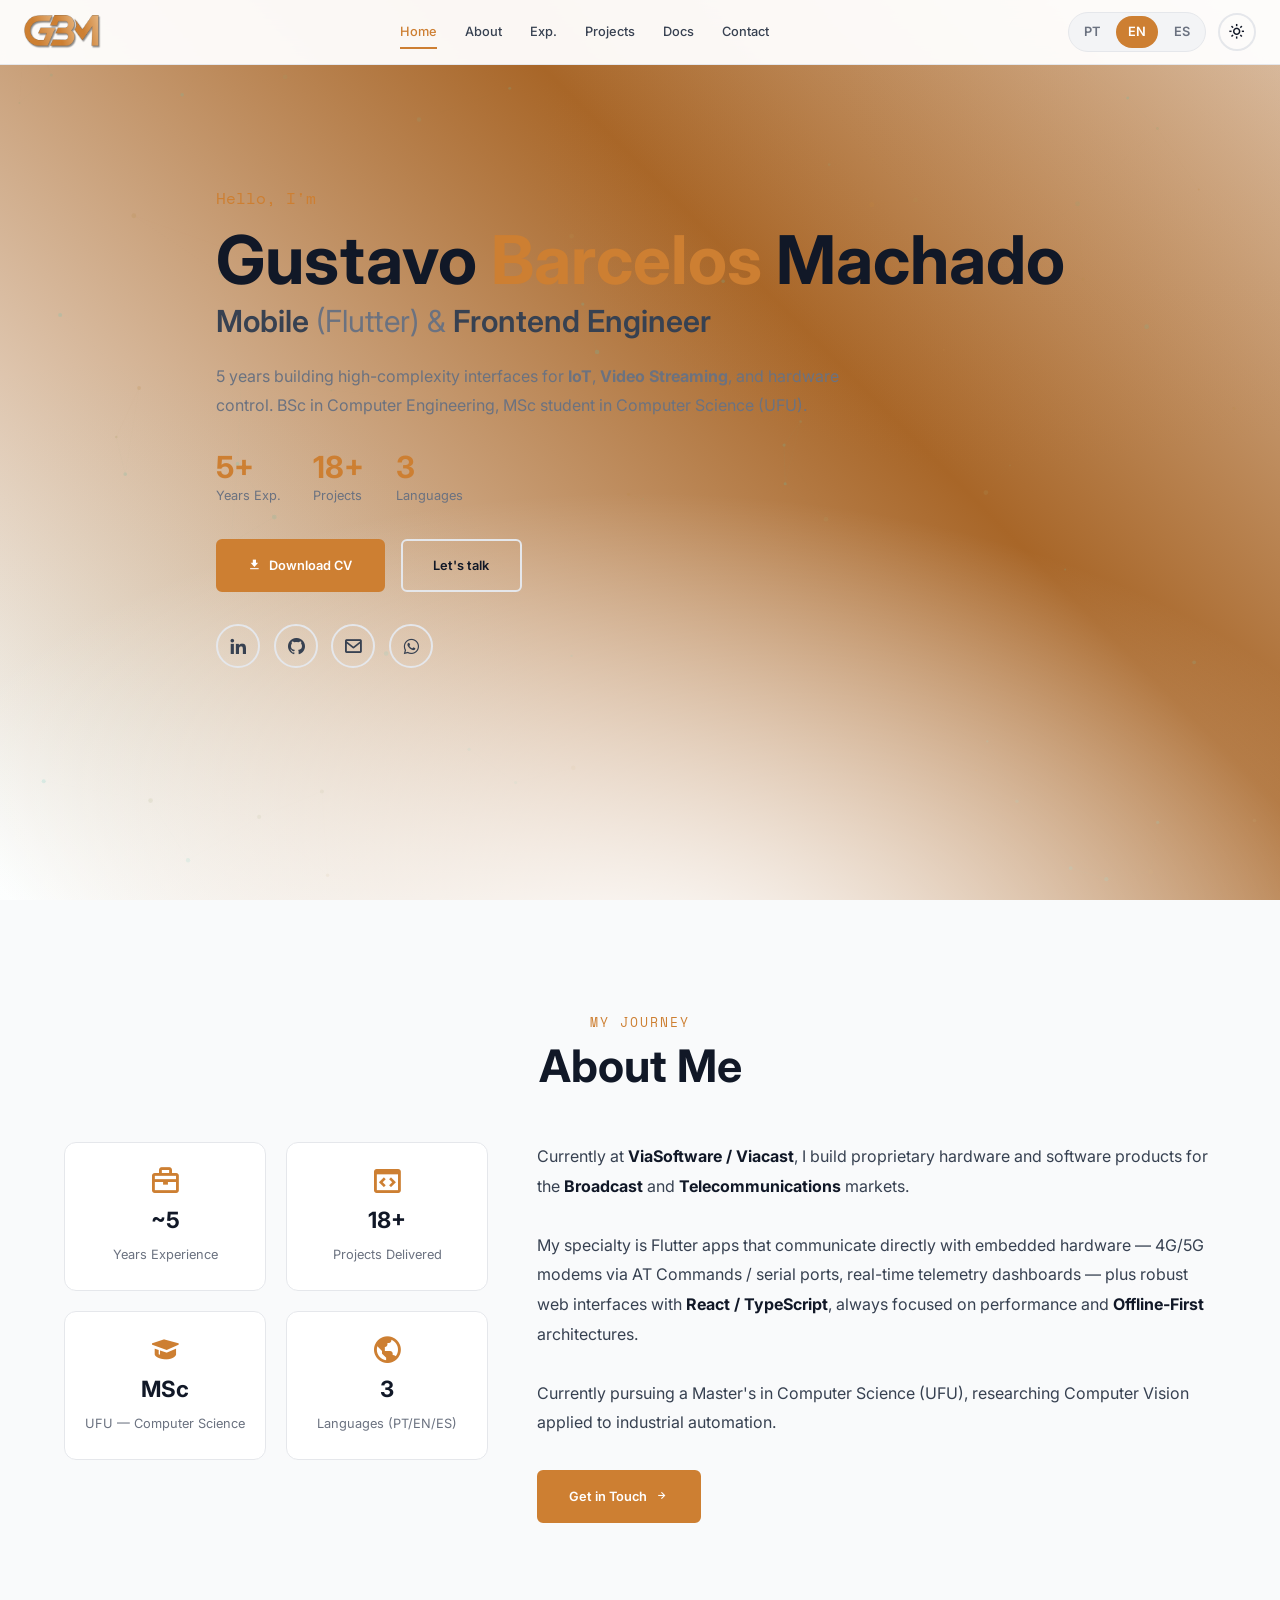
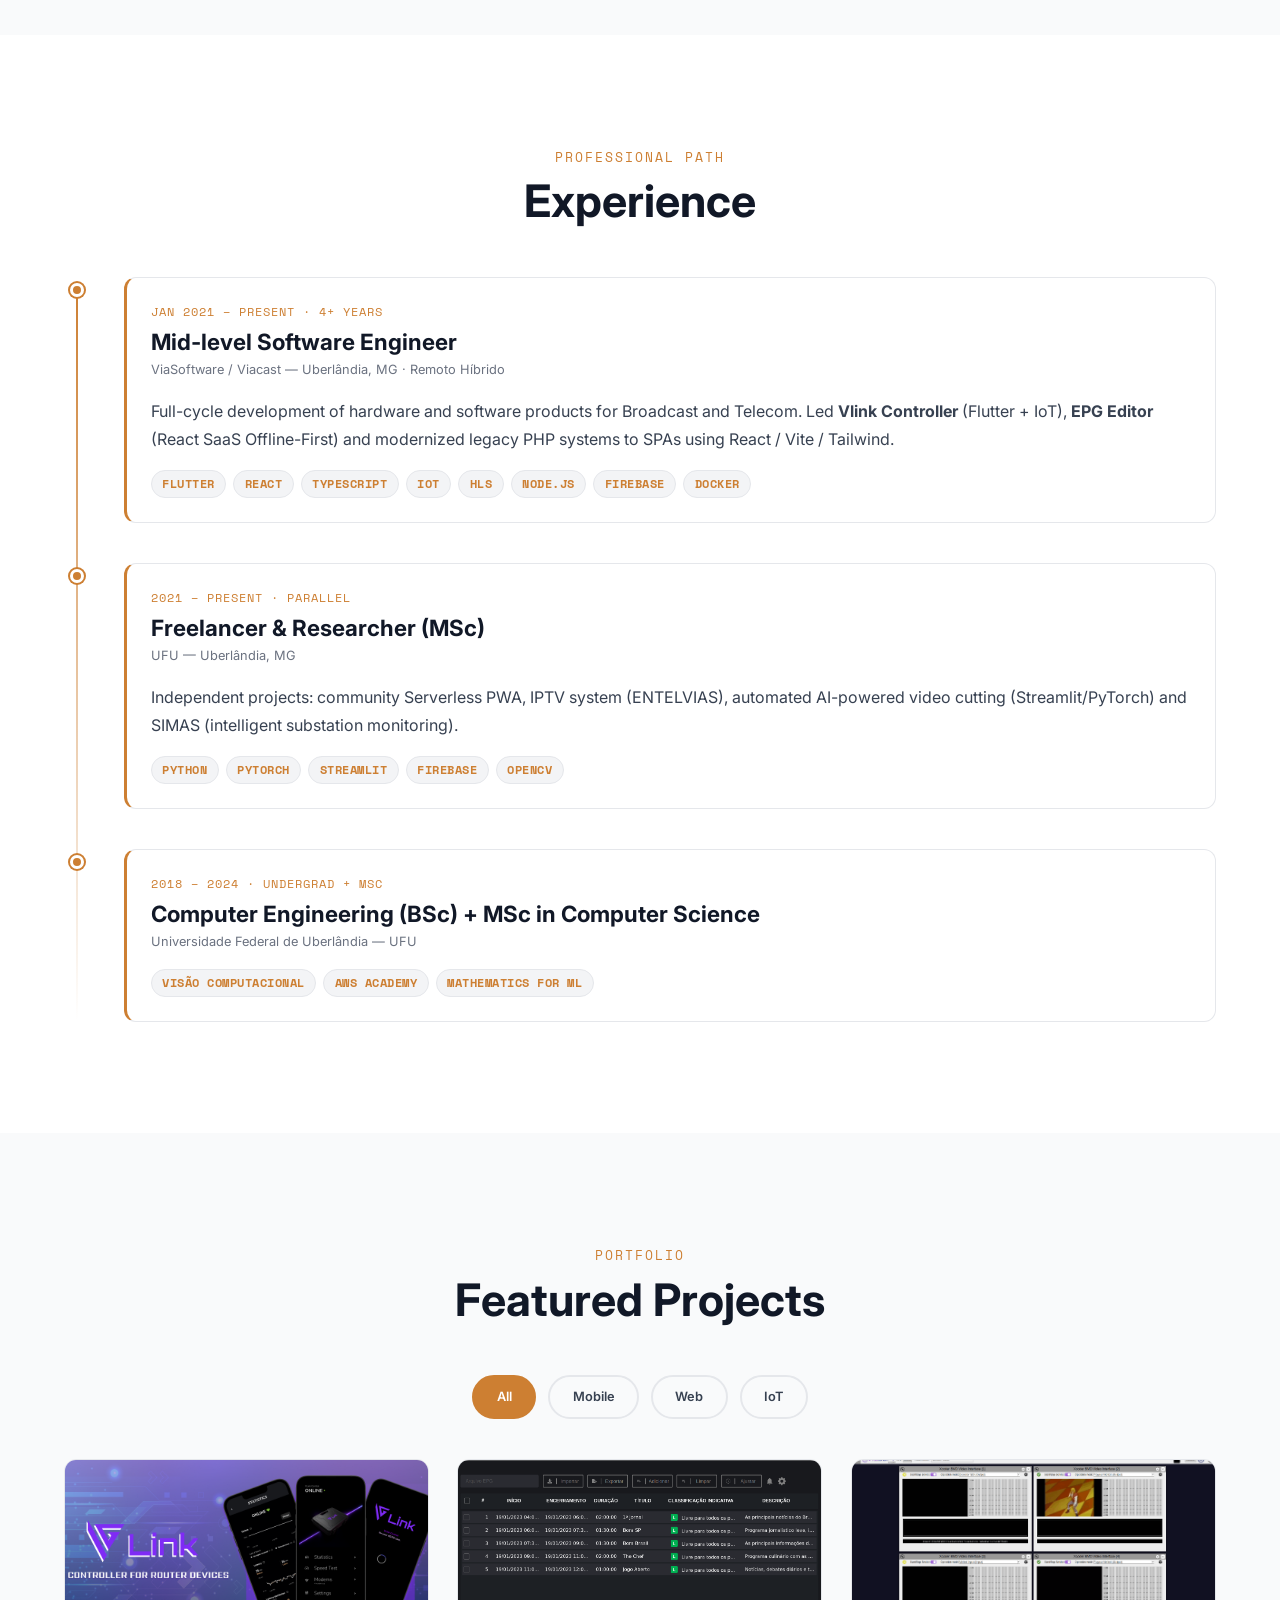
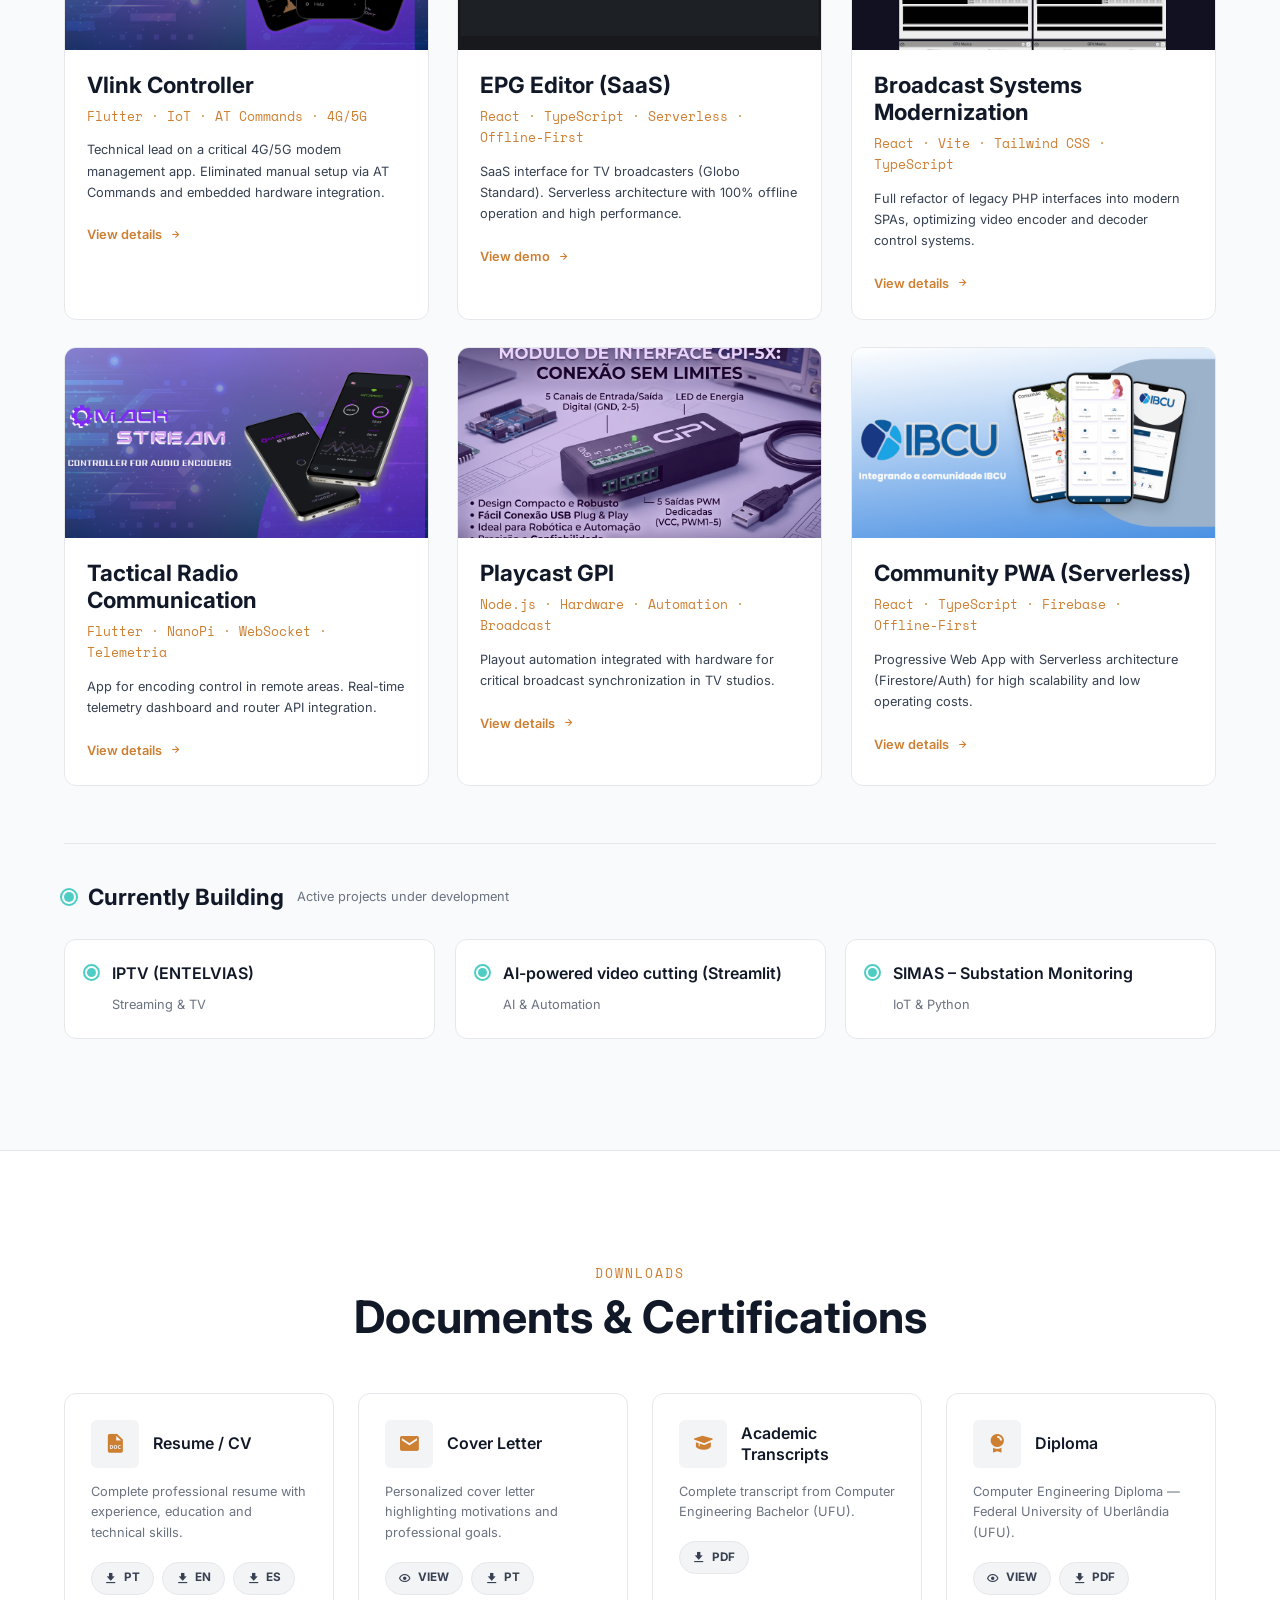
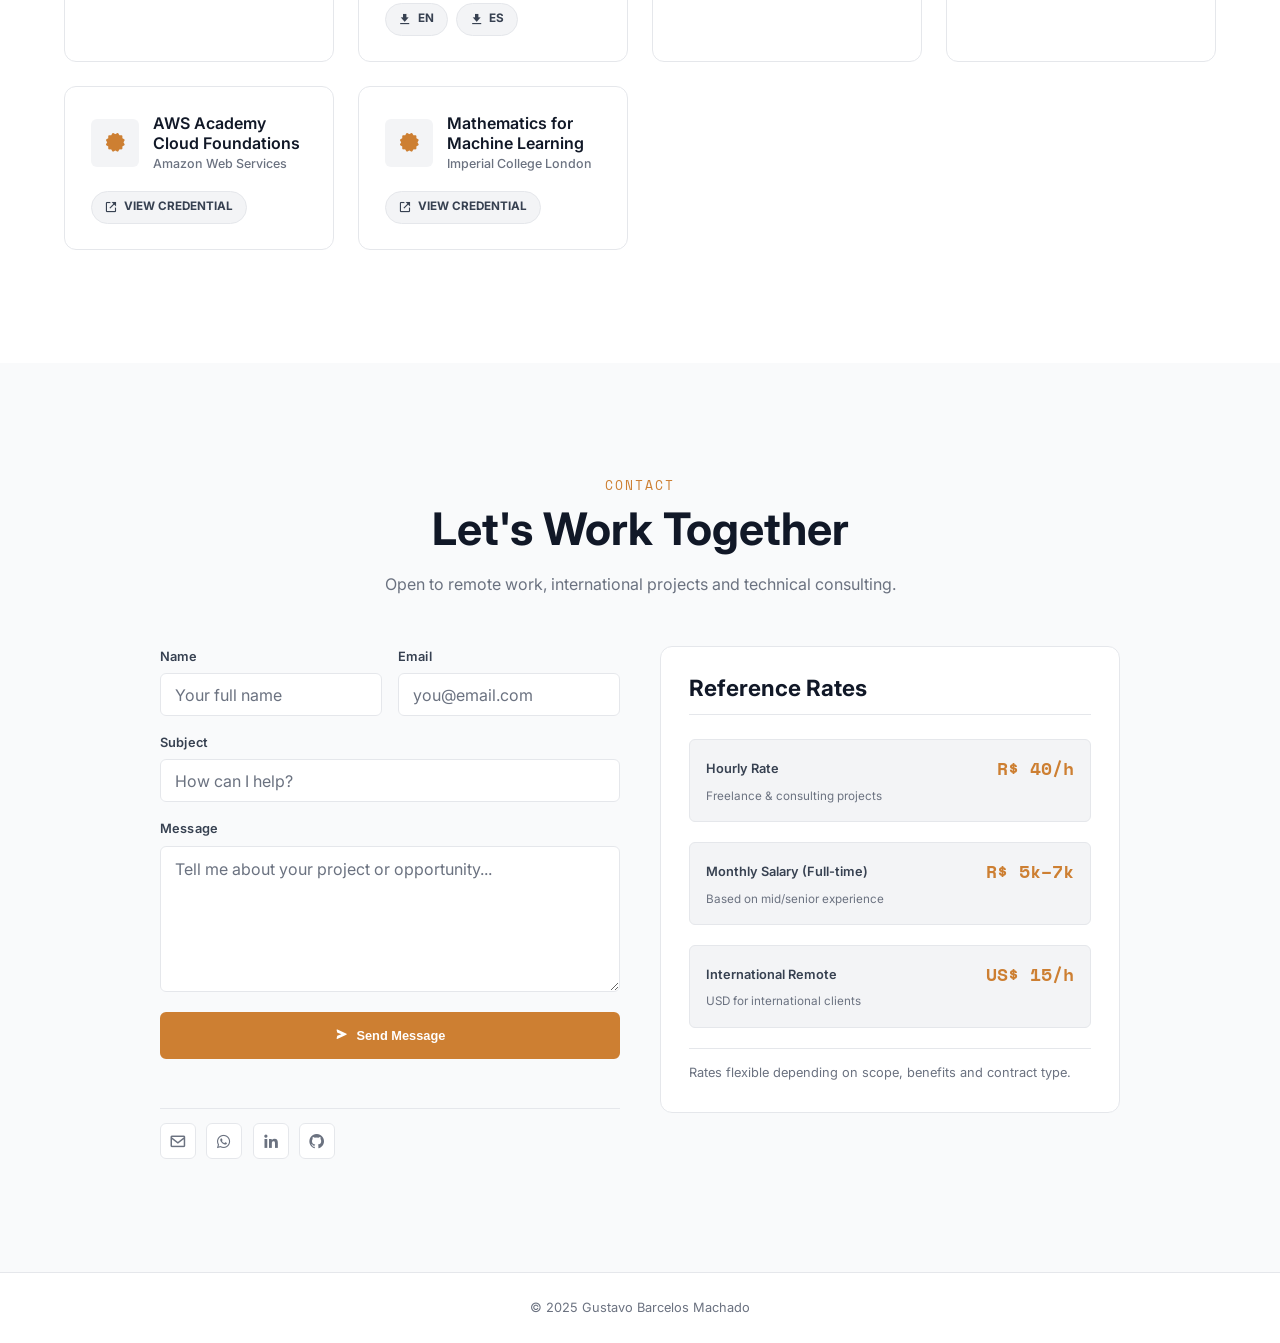
==== commit 78cafccd: "Refactor code structure for improved readability and maintainability" ====
--- a/index.html
+++ b/index.html
@@ -1,2642 +1,336 @@
 <!DOCTYPE html>
-<html lang="pt">
-
+<html lang="pt-BR">
 <head>
-    <meta charset="UTF-8">
-    <meta http-equiv="X-UA-Compatible" content="IE=edge">
-    <meta name="viewport" content="width=device-width, initial-scale=1.0">
-    <meta name="theme-color" content="#0F1419">
-    <title>Gustavo Barcelos Machado | Mobile & Frontend Engineer</title>
-    
-    <!-- SEO Meta Tags -->
-    <meta name="description" content="Software Engineer with 5 years of experience in Flutter, React, and TypeScript. Expertise in IoT, Video Streaming, and Offline-First Architectures.">
-    <meta name="keywords" content="Flutter Developer, React Developer, TypeScript, Mobile Development, Frontend Engineer, IoT, Uberlândia">
-    
-    <!-- Open Graph -->
-    <meta property="og:title" content="Gustavo Barcelos Machado | Mobile & Frontend Engineer">
-    <meta property="og:description" content="Software Engineer with 5 years of experience in Flutter, React and IoT">
-    <meta property="og:type" content="website">
-    <meta property="og:image" content="./assets/img/icon.png">
-
-    <!-- Favicon -->
-    <link rel="icon" href="./assets/img/icon.png" type="image/png">
-
-    <!-- Boxicons -->
-    <link href='https://unpkg.com/boxicons@2.1.4/css/boxicons.min.css' rel='stylesheet'>
-
-    <!-- Preconnect for fonts -->
-    <link rel="preconnect" href="https://fonts.googleapis.com">
-    <link rel="preconnect" href="https://fonts.gstatic.com" crossorigin>
-    <link href="https://fonts.googleapis.com/css2?family=Space+Mono:wght@400;700&family=Inter:wght@400;500;600;700&display=swap" rel="stylesheet">
-
-    <style>
-        /* CSS Variables - Custom Brand Palette */
-        :root {
-            /* Brand Colors - Psychology-Driven */
-            --brand-primary: #CD7F32;      /* Bronze/Copper - Achievement, Warmth */
-            --brand-primary-dark: #A86628;  /* Darker bronze for hover */
-            --brand-primary-light: #E8B875; /* Lighter bronze for accents */
-            
-            --brand-secondary: #1A2A3A;     /* Deep Teal - Professionalism, Tech */
-            --brand-secondary-light: #2A3D50;
-            --brand-secondary-lighter: #3A5068;
-            
-            --brand-accent: #4ECDC4;        /* Teal Accent - CTA, Trust */
-            --brand-accent-hover: #3DB8AF;
-            
-            --brand-neutral: #E8DDD3;       /* Beige - Readability, Balance */
-            
-            /* Semantic Colors - Dark Theme */
-            --bg-primary: #0F1419;
-            --bg-secondary: var(--brand-secondary);
-            --bg-tertiary: var(--brand-secondary-light);
-            --bg-card: #1F2937;
-            
-            --text-primary: #F9FAFB;
-            --text-secondary: #D1D5DB;
-            --text-tertiary: #9CA3AF;
-            
-            --border: #2A3342;
-            --border-hover: var(--brand-primary);
-            
-            /* Typography */
-            --font-mono: 'Space Mono', monospace;
-            --font-sans: 'Inter', sans-serif;
-            
-            --fs-hero: clamp(2.5rem, 6vw, 4.5rem);
-            --fs-h1: clamp(2rem, 4vw, 3rem);
-            --fs-h2: clamp(1.5rem, 3vw, 2rem);
-            --fs-h3: clamp(1.125rem, 2vw, 1.5rem);
-            --fs-body: clamp(0.9375rem, 1.5vw, 1.0625rem);
-            --fs-small: clamp(0.8125rem, 1vw, 0.9375rem);
-            
-            /* Spacing */
-            --header-height: 4rem;
-            --section-gap: clamp(4rem, 10vw, 8rem);
-            
-            /* Effects */
-            --shadow-sm: 0 1px 2px 0 rgb(0 0 0 / 0.05);
-            --shadow-md: 0 4px 6px -1px rgb(0 0 0 / 0.15);
-            --shadow-lg: 0 20px 25px -5px rgb(0 0 0 / 0.3);
-            --shadow-brand: 0 0 30px rgba(205, 127, 50, 0.2);
-            
-            --transition-fast: 150ms cubic-bezier(0.4, 0, 0.2, 1);
-            --transition-base: 200ms cubic-bezier(0.4, 0, 0.2, 1);
-            --transition-slow: 300ms cubic-bezier(0.4, 0, 0.2, 1);
-        }
-
-        .light-mode {
-            --bg-primary: #FFFFFF;
-            --bg-secondary: #F9FAFB;
-            --bg-tertiary: #F3F4F6;
-            --bg-card: #FFFFFF;
-            
-            --text-primary: #111827;
-            --text-secondary: #374151;
-            --text-tertiary: #6B7280;
-            
-            --border: #E5E7EB;
-            --border-hover: var(--brand-primary);
-            
-            --shadow-sm: 0 1px 2px 0 rgb(0 0 0 / 0.05);
-            --shadow-md: 0 4px 6px -1px rgb(0 0 0 / 0.08);
-            --shadow-lg: 0 20px 25px -5px rgb(0 0 0 / 0.12);
-            --shadow-brand: 0 0 30px rgba(205, 127, 50, 0.15);
-        }
-
-        /* Reset & Base */
-        * {
-            margin: 0;
-            padding: 0;
-            box-sizing: border-box;
-        }
-
-        html {
-            scroll-behavior: smooth;
-            scroll-padding-top: var(--header-height);
-        }
-
-        body {
-            font-family: var(--font-sans);
-            font-size: var(--fs-body);
-            line-height: 1.7;
-            color: var(--text-secondary);
-            background-color: var(--bg-primary);
-            transition: background-color var(--transition-slow), color var(--transition-slow);
-            overflow-x: hidden;
-        }
-
-        h1, h2, h3, h4, h5, h6 {
-            color: var(--text-primary);
-            font-weight: 700;
-            line-height: 1.2;
-        }
-
-        a {
-            text-decoration: none;
-            color: inherit;
-        }
-
-        img {
-            max-width: 100%;
-            height: auto;
-            display: block;
-        }
-
-        /* Utility Classes */
-        .container {
-            max-width: 1200px;
-            margin: 0 auto;
-            padding: 0 1.5rem;
-        }
-
-        .section {
-            padding: var(--section-gap) 0;
-            background-color: var(--bg-primary);
-        }
-
-        .section.alt {
-            background-color: var(--bg-secondary);
-        }
-
-        .section-header {
-            text-align: center;
-            margin-bottom: 3rem;
-        }
-
-        .section-subtitle {
-            font-family: var(--font-mono);
-            font-size: var(--fs-small);
-            color: var(--brand-primary);
-            text-transform: uppercase;
-            letter-spacing: 2px;
-            margin-bottom: 0.5rem;
-            display: block;
-        }
-
-        .section-title {
-            font-size: var(--fs-h1);
-            color: var(--text-primary);
-            margin-bottom: 1rem;
-        }
-
-        .section-description {
-            color: var(--text-tertiary);
-            max-width: 600px;
-            margin: 0 auto;
-        }
-
-        /* Header */
-        .header {
-            position: fixed;
-            top: 0;
-            left: 0;
-            width: 100%;
-            background: rgba(15, 20, 25, 0.9);
-            backdrop-filter: blur(10px);
-            border-bottom: 1px solid var(--border);
-            z-index: 1000;
-            transition: all var(--transition-base);
-        }
-
-        .light-mode .header {
-            background: rgba(255, 255, 255, 0.9);
-        }
-
-        .nav {
-            display: flex;
-            justify-content: space-between;
-            align-items: center;
-            height: var(--header-height);
-            padding: 0 1.5rem;
-            max-width: 1400px;
-            margin: 0 auto;
-        }
-
-        .nav__logo {
-            display: flex;
-            align-items: center;
-            gap: 0.75rem;
-            font-family: var(--font-mono);
-            font-size: 1.125rem;
-            font-weight: 700;
-            color: var(--brand-primary);
-            letter-spacing: 1px;
-            transition: transform var(--transition-fast);
-        }
-
-        .nav__logo img {
-            height: 35px;
-            width: auto;
-        }
-
-        .nav__logo:hover {
-            transform: translateY(-2px);
-        }
-
-        .nav__menu {
-            display: flex;
-            align-items: center;
-            gap: 2.5rem;
-        }
-
-        .nav__list {
-            display: flex;
-            gap: 2rem;
-            list-style: none;
-        }
-
-        .nav__link {
-            font-size: var(--fs-small);
-            color: var(--text-secondary);
-            font-weight: 500;
-            position: relative;
-            transition: color var(--transition-fast);
-            display: flex;
-            align-items: center;
-            gap: 0.5rem;
-        }
-
-        .nav__link i {
-            font-size: 1.25rem;
-        }
-
-        .nav__link::after {
-            content: '';
-            position: absolute;
-            bottom: -0.5rem;
-            left: 0;
-            width: 0;
-            height: 2px;
-            background: var(--brand-primary);
-            transition: width var(--transition-base);
-        }
-
-        .nav__link:hover {
-            color: var(--brand-primary);
-        }
-
-        .nav__link:hover::after {
-            width: 100%;
-        }
-
-        .nav__link.active-link {
-            color: var(--brand-primary);
-        }
-
-        /* Language Selector */
-        .lang-selector {
-            display: flex;
-            gap: 0.5rem;
-            align-items: center;
-            border: 1px solid var(--border);
-            border-radius: 2rem;
-            padding: 0.25rem;
-            background: var(--bg-tertiary);
-        }
-
-        .lang-option {
-            padding: 0.375rem 0.875rem;
-            font-size: var(--fs-small);
-            font-weight: 600;
-            border-radius: 1.5rem;
-            cursor: pointer;
-            transition: all var(--transition-fast);
-            color: var(--text-tertiary);
-        }
-
-        .lang-option:hover {
-            color: var(--brand-primary);
-        }
-
-        .lang-option.active {
-            background: var(--brand-primary);
-            color: white;
-        }
-
-        /* Theme Toggle */
-        .theme-toggle {
-            width: 40px;
-            height: 40px;
-            border-radius: 50%;
-            border: 2px solid var(--border);
-            background: transparent;
-            color: var(--text-primary);
-            font-size: 1.125rem;
-            cursor: pointer;
-            transition: all var(--transition-fast);
-            display: flex;
-            align-items: center;
-            justify-content: center;
-        }
-
-        .theme-toggle:hover {
-            border-color: var(--brand-primary);
-        }
-
-        /* Hero Section */
-        .home {
-            min-height: 100vh;
-            display: flex;
-            align-items: center;
-            position: relative;
-            padding-top: var(--header-height);
-        }
-
-        .home::before {
-            content: '';
-            position: absolute;
-            top: 10%;
-            right: -5%;
-            width: 600px;
-            height: 600px;
-            background: radial-gradient(circle, var(--brand-primary) 0%, transparent 70%);
-            opacity: 0.8;
-            animation: float 10s ease-in-out infinite;
-        }
-
-        @keyframes float {
-            0%, 100% { transform: translate(0, 0) rotate(0deg); }
-            50% { transform: translate(-30px, -30px) rotate(8deg); }
-        }
-
-        .home__container {
-            display: grid;
-            grid-template-columns: 1fr;
-            gap: 3rem;
-            align-items: center;
-            position: relative;
-        }
-
-        .home__data {
-            animation: fadeInUp 0.8s ease-out;
-        }
-
-        @keyframes fadeInUp {
-            from {
-                opacity: 0;
-                transform: translateY(30px);
-            }
-            to {
-                opacity: 1;
-                transform: translateY(0);
-            }
-        }
-
-        .home__greeting {
-            font-family: var(--font-mono);
-            font-size: var(--fs-body);
-            color: var(--brand-primary);
-            margin-bottom: 1rem;
-            display: block;
-        }
-
-        .home__name {
-            font-size: var(--fs-hero);
-            color: var(--text-primary);
-            margin-bottom: 0.5rem;
-            line-height: 1.1;
-        }
-
-        .home__name .highlight {
-            color: var(--brand-primary);
-        }
-
-        .home__title {
-            font-size: var(--fs-h2);
-            color: var(--text-secondary);
-            margin-bottom: 1.5rem;
-            font-weight: 600;
-        }
-
-        .home__description {
-            font-size: var(--fs-body);
-            color: var(--text-tertiary);
-            max-width: 650px;
-            margin-bottom: 2rem;
-            line-height: 1.8;
-        }
-
-        .home__buttons {
-            display: flex;
-            gap: 1rem;
-            flex-wrap: wrap;
-            margin-bottom: 2rem;
-        }
-
-        .home__stats {
-            display: flex;
-            gap: 2rem;
-            margin-bottom: 2rem;
-            flex-wrap: wrap;
-        }
-
-        .stat-item {
-            display: flex;
-            flex-direction: column;
-        }
-
-        .stat-number {
-            font-size: var(--fs-h2);
-            font-weight: 700;
-            color: var(--brand-primary);
-            line-height: 1;
-        }
-
-        .stat-label {
-            font-size: var(--fs-small);
-            color: var(--text-tertiary);
-            margin-top: 0.25rem;
-        }
-
-        .home__social {
-            display: flex;
-            gap: 1rem;
-        }
-
-        .home__social-link {
-            width: 45px;
-            height: 45px;
-            border: 2px solid var(--border);
-            border-radius: 50%;
-            display: flex;
-            align-items: center;
-            justify-content: center;
-            font-size: 1.25rem;
-            color: var(--text-secondary);
-            transition: all var(--transition-base);
-        }
-
-        .home__social-link:hover {
-            border-color: var(--brand-primary);
-            color: var(--brand-primary);
-            transform: translateY(-4px);
-        }
-
-        /* Buttons */
-        .button {
-            padding: 0.875rem 2rem;
-            border-radius: 0.375rem;
-            font-weight: 600;
-            font-size: var(--fs-small);
-            cursor: pointer;
-            transition: all var(--transition-base);
-            display: inline-flex;
-            align-items: center;
-            gap: 0.5rem;
-            position: relative;
-            overflow: hidden;
-            border: none;
-        }
-
-        .button--primary {
-            background: var(--brand-primary);
-            color: white;
-            border: 2px solid var(--brand-primary);
-        }
-
-        .button--primary:hover {
-            background: var(--brand-primary-dark);
-            transform: translateY(-2px);
-            box-shadow: var(--shadow-brand);
-        }
-
-        .button--ghost {
-            background: transparent;
-            color: var(--text-primary);
-            border: 2px solid var(--border);
-        }
-
-        .button--ghost:hover {
-            border-color: var(--brand-primary);
-            color: var(--brand-primary);
-            transform: translateY(-2px);
-        }
-
-        .button--accent {
-            background: var(--brand-accent);
-            color: white;
-            border: 2px solid var(--brand-accent);
-        }
-
-        .button--accent:hover {
-            background: var(--brand-accent-hover);
-            transform: translateY(-2px);
-            box-shadow: 0 10px 30px rgba(78, 205, 196, 0.3);
-        }
-
-        /* Documents Section */
-        .documents {
-            background: var(--bg-primary);
-            border-top: 1px solid var(--border);
-            border-bottom: 1px solid var(--border);
-        }
-
-        .documents__grid {
-            display: grid;
-            grid-template-columns: repeat(auto-fit, minmax(280px, 1fr));
-            gap: 1.5rem;
-        }
-
-        .doc-card {
-            background: var(--bg-card);
-            border: 1px solid var(--border);
-            border-radius: 0.75rem;
-            padding: 1.75rem;
-            transition: all var(--transition-base);
-            display: flex;
-            flex-direction: column;
-            gap: 1rem;
-        }
-
-        .doc-card:hover {
-            border-color: var(--brand-primary);
-            transform: translateY(-4px);
-            box-shadow: var(--shadow-lg);
-        }
-
-        .doc-card__header {
-            display: flex;
-            align-items: center;
-            gap: 1rem;
-        }
-
-        .doc-card__icon {
-            width: 50px;
-            height: 50px;
-            background: var(--bg-tertiary);
-            border-radius: 0.5rem;
-            display: flex;
-            align-items: center;
-            justify-content: center;
-            color: var(--brand-primary);
-            font-size: 1.5rem;
-        }
-
-        .doc-card__title {
-            font-size: var(--fs-h3);
-            color: var(--text-primary);
-        }
-
-        .doc-card__description {
-            font-size: var(--fs-small);
-            color: var(--text-tertiary);
-            line-height: 1.6;
-        }
-
-        .doc-card__languages {
-            display: flex;
-            gap: 0.5rem;
-            flex-wrap: wrap;
-        }
-
-        .doc-lang-badge {
-            padding: 0.375rem 0.875rem;
-            background: var(--bg-tertiary);
-            border: 1px solid var(--border);
-            border-radius: 1rem;
-            font-size: 0.75rem;
-            font-weight: 600;
-            color: var(--text-secondary);
-            text-transform: uppercase;
-            display: inline-flex;
-            align-items: center;
-            gap: 0.375rem;
-            cursor: pointer;
-            transition: all var(--transition-fast);
-        }
-
-        .doc-lang-badge:hover {
-            border-color: var(--brand-primary);
-            color: var(--brand-primary);
-        }
-
-        .doc-lang-badge i {
-            font-size: 0.875rem;
-        }
-
-        /* Stats Section */
-        .stats {
-            background: var(--bg-secondary);
-        }
-
-        .stats__grid {
-            display: grid;
-            grid-template-columns: repeat(auto-fit, minmax(250px, 1fr));
-            gap: 2rem;
-        }
-
-        .stat-card {
-            background: var(--bg-card);
-            border: 1px solid var(--border);
-            border-radius: 0.75rem;
-            padding: 2rem;
-            text-align: center;
-            transition: all var(--transition-base);
-        }
-
-        .stat-card:hover {
-            border-color: var(--brand-primary);
-            transform: translateY(-4px);
-            box-shadow: var(--shadow-lg);
-        }
-
-        .stat-card__icon {
-            width: 60px;
-            height: 60px;
-            background: var(--brand-primary);
-            border-radius: 50%;
-            display: flex;
-            align-items: center;
-            justify-content: center;
-            color: white;
-            font-size: 1.75rem;
-            margin: 0 auto 1rem;
-        }
-
-        .stat-card__value {
-            font-size: var(--fs-h1);
-            font-weight: 700;
-            color: var(--text-primary);
-            margin-bottom: 0.5rem;
-        }
-
-        .stat-card__label {
-            font-size: var(--fs-body);
-            color: var(--text-tertiary);
-        }
-
-        .stat-card__detail {
-            font-size: var(--fs-small);
-            color: var(--text-secondary);
-            margin-top: 0.5rem;
-            font-family: var(--font-mono);
-        }
-
-        /* Tech Stack with Experience */
-        .tech-stack {
-            display: grid;
-            grid-template-columns: repeat(auto-fit, minmax(300px, 1fr));
-            gap: 2rem;
-        }
-
-        .tech-category {
-            background: var(--bg-card);
-            border: 1px solid var(--border);
-            border-radius: 0.75rem;
-            padding: 2rem;
-        }
-
-        .tech-category__header {
-            display: flex;
-            align-items: center;
-            gap: 0.75rem;
-            margin-bottom: 1.5rem;
-        }
-
-        .tech-category__icon {
-            color: var(--brand-primary);
-            font-size: 1.5rem;
-        }
-
-        .tech-category__title {
-            font-size: var(--fs-h3);
-            color: var(--text-primary);
-        }
-
-        .tech-item {
-            margin-bottom: 1.25rem;
-        }
-
-        .tech-item__header {
-            display: flex;
-            justify-content: space-between;
-            align-items: center;
-            margin-bottom: 0.5rem;
-        }
-
-        .tech-item__name {
-            font-size: var(--fs-body);
-            color: var(--text-secondary);
-            font-weight: 500;
-        }
-
-        .tech-item__years {
-            font-size: var(--fs-small);
-            color: var(--brand-primary);
-            font-weight: 600;
-            font-family: var(--font-mono);
-        }
-
-        .tech-item__bar {
-            height: 6px;
-            background: var(--bg-tertiary);
-            border-radius: 3px;
-            overflow: hidden;
-        }
-
-        .tech-item__progress {
-            height: 100%;
-            background: linear-gradient(90deg, var(--brand-primary), var(--brand-primary-light));
-            border-radius: 3px;
-            transition: width 1s ease-out;
-        }
-
-        .tech-item__projects {
-            font-size: 0.75rem;
-            color: var(--text-tertiary);
-            margin-top: 0.25rem;
-        }
-
-        
-        /* About Section */
-        .about__container {
-            display: grid;
-            grid-template-columns: 1fr;
-            gap: 3rem;
-            align-items: center;
-        }
-
-        .about__info {
-            display: grid;
-            grid-template-columns: repeat(auto-fit, minmax(200px, 1fr));
-            gap: 1.5rem;
-            margin-bottom: 2rem;
-        }
-
-        .about__box {
-            background: var(--bg-card);
-            border: 1px solid var(--border);
-            border-radius: 0.75rem;
-            padding: 1.5rem;
-            text-align: center;
-            transition: all var(--transition-base);
-        }
-
-        .about__box:hover {
-            border-color: var(--border-hover);
-            transform: translateY(-4px);
-            box-shadow: var(--shadow-lg);
-        }
-
-        .about__icon {
-            font-size: 2rem;
-            color: var(--brand-primary);
-            margin-bottom: 0.75rem;
-        }
-
-        .about__title {
-            font-size: var(--fs-h3);
-            color: var(--text-primary);
-            margin-bottom: 0.5rem;
-        }
-
-        .about__subtitle {
-            font-size: var(--fs-small);
-            color: var(--text-tertiary);
-        }
-
-        .about__description {
-            color: var(--text-secondary);
-            margin-bottom: 2rem;
-            line-height: 1.8;
-        }
-
-        /* Skills Section */
-        .skills__container {
-            display: grid;
-            grid-template-columns: repeat(auto-fit, minmax(300px, 1fr));
-            gap: 2rem;
-        }
-
-        .skills__content {
-            background: var(--bg-card);
-            border: 1px solid var(--border);
-            border-radius: 0.75rem;
-            padding: 2rem;
-        }
-
-        .skills__content:hover {
-            border-color: var(--border-hover);
-            box-shadow: var(--shadow-md);
-        }
-
-        .skills__title {
-            font-size: var(--fs-h3);
-            color: var(--text-primary);
-            margin-bottom: 1.5rem;
-            display: flex;
-            align-items: center;
-            gap: 0.75rem;
-        }
-
-        .skills__title i {
-            color: var(--brand-primary);
-            font-size: 1.5rem;
-        }
-
-        .skills__box {
-            display: grid;
-            gap: 1rem;
-        }
-
-        .skill__data {
-            display: flex;
-            align-items: center;
-            gap: 0.75rem;
-            padding: 0.5rem 0.75rem;
-            border-radius: 0.5rem;
-            transition: background var(--transition-fast);
-        }
-
-        .skill__data:hover {
-            background: var(--bg-tertiary);
-        }
-
-        .skill__data i {
-            color: var(--brand-accent);
-            font-size: 1.125rem;
-        }
-
-        .skills__name {
-            font-size: var(--fs-body);
-            color: var(--text-secondary);
-            font-weight: 500;
-        }
-/* Work Section */
-        .work__filters {
-            display: flex;
-            justify-content: center;
-            gap: 1rem;
-            margin-bottom: 3rem;
-            flex-wrap: wrap;
-        }
-
-        .work__item {
-            padding: 0.625rem 1.5rem;
-            border-radius: 2rem;
-            border: 2px solid var(--border);
-            color: var(--text-secondary);
-            font-weight: 500;
-            font-size: var(--fs-small);
-            cursor: pointer;
-            transition: all var(--transition-base);
-        }
-
-        .work__item:hover {
-            border-color: var(--brand-primary);
-            color: var(--brand-primary);
-        }
-
-        .work__item.active-work {
-            background: var(--brand-primary);
-            color: white;
-            border-color: var(--brand-primary);
-        }
-
-        .work__container {
-            display: grid;
-            grid-template-columns: repeat(auto-fill, minmax(320px, 1fr));
-            gap: 2rem;
-        }
-
-        .work__card {
-            background: var(--bg-card);
-            border: 1px solid var(--border);
-            border-radius: 0.75rem;
-            overflow: hidden;
-            transition: all var(--transition-slow);
-            position: relative;
-        }
-
-        .work__card::before {
-            content: '';
-            position: absolute;
-            top: 0;
-            left: 0;
-            width: 100%;
-            height: 4px;
-            background: var(--brand-primary);
-            transform: scaleX(0);
-            transform-origin: left;
-            transition: transform var(--transition-base);
-        }
-
-        .work__card:hover::before {
-            transform: scaleX(1);
-        }
-
-        .work__card:hover {
-            border-color: var(--brand-primary);
-            transform: translateY(-8px);
-            box-shadow: var(--shadow-lg);
-        }
-
-        .work__img {
-            width: 100%;
-            height: 200px;
-            object-fit: cover;
-            display: block;
-            background: var(--bg-tertiary);
-        }
-
-        .work__content {
-            padding: 1.5rem;
-        }
-
-        .work__title {
-            font-size: var(--fs-h3);
-            color: var(--text-primary);
-            margin-bottom: 0.5rem;
-        }
-
-        .work__tech {
-            font-size: var(--fs-small);
-            color: var(--brand-primary);
-            margin-bottom: 1rem;
-            font-family: var(--font-mono);
-        }
-
-        .work__description {
-            font-size: var(--fs-small);
-            color: var(--text-secondary);
-            margin-bottom: 1.25rem;
-            line-height: 1.6;
-        }
-
-        .work__button {
-            color: var(--brand-primary);
-            font-weight: 600;
-            display: inline-flex;
-            align-items: center;
-            gap: 0.5rem;
-            transition: gap var(--transition-fast);
-        }
-
-        .work__button:hover {
-            gap: 0.75rem;
-        }
-
-        /* Compensation Info */
-        .compensation {
-            background: var(--bg-secondary);
-            border-top: 1px solid var(--border);
-        }
-
-        .compensation__grid {
-            display: grid;
-            grid-template-columns: repeat(auto-fit, minmax(280px, 1fr));
-            gap: 2rem;
-        }
-
-        .compensation__card {
-            background: var(--bg-card);
-            border: 1px solid var(--border);
-            border-radius: 0.75rem;
-            padding: 2rem;
-            text-align: center;
-        }
-
-        .compensation__card-icon {
-            width: 60px;
-            height: 60px;
-            background: var(--brand-primary);
-            border-radius: 50%;
-            display: flex;
-            align-items: center;
-            justify-content: center;
-            color: white;
-            font-size: 1.75rem;
-            margin: 0 auto 1.25rem;
-        }
-
-        .compensation__card-title {
-            font-size: var(--fs-h3);
-            color: var(--text-primary);
-            margin-bottom: 0.5rem;
-        }
-
-        .compensation__card-value {
-            font-size: var(--fs-h2);
-            font-weight: 700;
-            color: var(--brand-primary);
-            font-family: var(--font-mono);
-            margin-bottom: 0.5rem;
-        }
-
-        .compensation__card-note {
-            font-size: var(--fs-small);
-            color: var(--text-tertiary);
-        }
-
-        /* Contact Section */
-        .contact__container {
-            max-width: 700px;
-            margin: 0 auto;
-        }
-
-        .contact__info {
-            display: grid;
-            gap: 1.5rem;
-            margin-bottom: 3rem;
-        }
-
-        .contact__card {
-            background: var(--bg-card);
-            border: 1px solid var(--border);
-            border-radius: 0.75rem;
-            padding: 1.5rem;
-            display: flex;
-            align-items: center;
-            gap: 1rem;
-            transition: all var(--transition-base);
-        }
-
-        .contact__card:hover {
-            border-color: var(--brand-primary);
-            transform: translateX(4px);
-        }
-
-        .contact__card-icon {
-            width: 50px;
-            height: 50px;
-            background: var(--bg-tertiary);
-            border-radius: 50%;
-            display: flex;
-            align-items: center;
-            justify-content: center;
-            color: var(--brand-primary);
-            font-size: 1.5rem;
-        }
-
-        .contact__card-title {
-            font-size: var(--fs-small);
-            color: var(--text-tertiary);
-            margin-bottom: 0.25rem;
-        }
-
-        .contact__card-data {
-            font-size: var(--fs-body);
-            color: var(--text-primary);
-            font-weight: 500;
-        }
-
-        /* Footer */
-        .footer {
-            background: var(--bg-secondary);
-            border-top: 1px solid var(--border);
-            padding: 3rem 0;
-            text-align: center;
-        }
-
-        .footer__copy {
-            color: var(--text-tertiary);
-            font-size: var(--fs-small);
-        }
-
-        /* Scroll Up Button */
-        .scrollup {
-            position: fixed;
-            right: 1.5rem;
-            bottom: 1.5rem;
-            background: var(--brand-primary);
-            color: white;
-            width: 45px;
-            height: 45px;
-            border-radius: 50%;
-            display: flex;
-            align-items: center;
-            justify-content: center;
-            font-size: 1.25rem;
-            opacity: 0;
-            visibility: hidden;
-            transition: all var(--transition-base);
-            cursor: pointer;
-            z-index: 100;
-            border: none;
-        }
-
-        .scrollup:hover {
-            transform: translateY(-4px);
-            box-shadow: var(--shadow-brand);
-        }
-
-        .scrollup.show-scroll {
-            opacity: 1;
-            visibility: visible;
-        }
-
-        /* Responsive Design */
-        @media screen and (min-width: 768px) {
-            .nav__link i {
-                display: none;
-            }
-        
-            .about__container {
-                grid-template-columns: 1fr 1.5fr;
-            }
-}
-
-        @media screen and (max-width: 768px) {
-            .nav__list {
-                position: fixed;
-                bottom: 0;
-                left: 0;
-                right: 0;
-                background: var(--bg-secondary);
-                border-top: 1px solid var(--border);
-                padding: 1rem 0;
-                justify-content: space-around;
-                box-shadow: var(--shadow-lg);
-            }
-
-            .nav__link span {
-                display: none;
-            }
-
-            .home__buttons {
-                flex-direction: column;
-            }
-
-            .button {
-                width: 100%;
-                justify-content: center;
-            }
-
-            .lang-selector {
-                position: fixed;
-                bottom: 5rem;
-                right: 1rem;
-                z-index: 999;
-            }
-        }
-
-        /* Animations */
-        .fade-in {
-            opacity: 0;
-            transform: translateY(30px);
-            transition: opacity 0.6s ease-out, transform 0.6s ease-out;
-        }
-
-        .fade-in.visible {
-            opacity: 1;
-            transform: translateY(0);
-        }
-
-        /* Hidden by default - shows based on language */
-        *:not(html)[lang]:not([lang="pt-BR"]) { display: none; }
-
-        html[lang="en"] [lang="en"],
-        html[lang="es"] [lang="es"],
-        html[lang="pt-BR"] [lang="pt-BR"] {
-            display: block;
-        }
-
-        html[lang="en"] [lang="en"].inline,
-        html[lang="es"] [lang="es"].inline,
-        html[lang="pt-BR"] [lang="pt-BR"].inline {
-            display: inline;
-        }
-
-        html[lang="en"] [lang="en"].flex,
-        html[lang="es"] [lang="es"].flex,
-        html[lang="pt-BR"] [lang="pt-BR"].flex {
-            display: flex;
-        }
-    
-        @media (prefers-reduced-motion: reduce) {
-            html { scroll-behavior: auto; }
-            *, *::before, *::after {
-                animation-duration: 0.01ms !important;
-                animation-iteration-count: 1 !important;
-                transition-duration: 0.01ms !important;
-                scroll-behavior: auto !important;
-            }
-        }
-
-/* =========================
-   Language visibility (SPA i18n)
-   ========================= */
-/* Only show elements matching current <html lang="...">.
-   Elements without [lang] are always visible. */
-html[lang="pt-BR"] [lang]:not([lang="pt-BR"]) { display: none !important; }
-html[lang="en"] [lang]:not([lang="en"]) { display: none !important; }
-html[lang="es"] [lang]:not([lang="es"]) { display: none !important; }
-
-/* =========================
-   PDF Viewer Modal
-   ========================= */
-.pdf-modal {
-    position: fixed;
-    inset: 0;
-    background: rgba(0,0,0,0.6);
-    backdrop-filter: blur(6px);
-    display: none;
-    align-items: center;
-    justify-content: center;
-    z-index: 2000;
-    padding: 1rem;
-}
-.pdf-modal.is-open { display: flex; }
-.pdf-modal__panel {
-    width: min(1000px, 100%);
-    height: min(80vh, 720px);
-    background: var(--bg-secondary);
-    border: 1px solid var(--border);
-    border-radius: 0.9rem;
-    box-shadow: var(--shadow-lg);
-    overflow: hidden;
-    display: grid;
-    grid-template-rows: auto 1fr;
-}
-.pdf-modal__header {
-    display: flex;
-    align-items: center;
-    justify-content: space-between;
-    gap: 0.75rem;
-    padding: 0.75rem 0.9rem;
-    border-bottom: 1px solid var(--border);
-    background: rgba(255,255,255,0.02);
-}
-.pdf-modal__title {
-    font-size: var(--fs-small);
-    color: var(--text-secondary);
-    font-family: var(--font-mono);
-    letter-spacing: 0.5px;
-    text-transform: uppercase;
-}
-.pdf-modal__actions {
-    display: flex;
-    gap: 0.5rem;
-    align-items: center;
-}
-.pdf-modal__btn {
-    border: 1px solid var(--border);
-    background: var(--bg-tertiary);
-    color: var(--text-secondary);
-    border-radius: 0.75rem;
-    padding: 0.45rem 0.7rem;
-    font-size: 0.8rem;
-    font-weight: 700;
-    cursor: pointer;
-    transition: all var(--transition-fast);
-    display: inline-flex;
-    align-items: center;
-    gap: 0.4rem;
-}
-.pdf-modal__btn:hover { border-color: var(--border-hover); color: var(--text-primary); }
-.pdf-modal__btn--close:hover { border-color: var(--accent-alt); color: var(--accent-alt); }
-.pdf-modal__frame {
-    width: 100%;
-    height: 100%;
-    border: 0;
-    background: #0b0f18;
-}
-.no-scroll { overflow: hidden; }
-
-/* =========================
-   Certificates
-   ========================= */
-
-
-/* =========================
-   Mobile floating icon nav
-   ========================= */
-.mnav {
-    position: fixed;
-    left: 50%;
-    transform: translateX(-50%);
-    bottom: 1rem;
-    z-index: 1500;
-    background: rgba(15, 20, 25, 0.85);
-    border: 1px solid var(--border);
-    box-shadow: var(--shadow-lg);
-    border-radius: 999px;
-    padding: 0.35rem;
-    backdrop-filter: blur(10px);
-    display: none;
-    gap: 0.25rem;
-}
-.light-mode .mnav { background: rgba(255,255,255,0.85); }
-.mnav__link {
-    width: 42px;
-    height: 42px;
-    border-radius: 999px;
-    display: grid;
-    place-items: center;
-    color: var(--text-secondary);
-    transition: all var(--transition-fast);
-    border: 1px solid transparent;
-}
-.mnav__link i { font-size: 1.2rem; }
-.mnav__link:hover {
-    color: var(--text-primary);
-    border-color: var(--border-hover);
-}
-.mnav__link.active-link {
-    color: white;
-    background: var(--primary);
-    border-color: transparent;
-}
-.light-mode .mnav__link.active-link { color: white; }
-
-/* Responsive adjustments: keep header nav visible; hide bottom bar and use floating icons */
-@media screen and (max-width: 768px) {
-    .nav__list { display: none; }
-    .mnav { display: flex; }
-    /* keep room for floating nav + scrollup */
-    body { padding-bottom: 70px; }
-    .scrollup { bottom: 5.5rem; }
-}
-
-    </style>
+  <meta charset="UTF-8">
+  <meta http-equiv="X-UA-Compatible" content="IE=edge">
+  <meta name="viewport" content="width=device-width, initial-scale=1.0">
+  <meta name="theme-color" content="#0F1419">
+  <title>Gustavo Barcelos Machado | Mobile &amp; Frontend Engineer</title>
+  <meta name="description" content="Engenheiro de Software com 5 anos de experiência em Flutter, React e TypeScript. Especialista em IoT, Streaming de Vídeo e Arquiteturas Offline-First.">
+  <meta name="keywords" content="Flutter Developer, React Developer, TypeScript, Mobile, Frontend, IoT, Uberlândia, Software Engineer">
+  <meta name="author" content="Gustavo Barcelos Machado">
+  <meta property="og:title" content="Gustavo Barcelos Machado | Mobile &amp; Frontend Engineer">
+  <meta property="og:description" content="Engenheiro de Software com 5 anos em Flutter, React e IoT">
+  <meta property="og:type" content="website">
+  <meta property="og:image" content="./assets/img/icon.png">
+  <link rel="icon" href="./assets/img/icon.png" type="image/png">
+  <link rel="preconnect" href="https://fonts.googleapis.com">
+  <link rel="preconnect" href="https://fonts.gstatic.com" crossorigin>
+  <link href="https://fonts.googleapis.com/css2?family=Space+Mono:wght@400;700&family=Inter:wght@400;500;600;700&display=swap" rel="stylesheet">
+  <link href="https://unpkg.com/boxicons@2.1.4/css/boxicons.min.css" rel="stylesheet">
+  <link rel="stylesheet" href="./assets/css/styles.css">
 </head>
-
 <body>
-    <!-- Header -->
-    <header class="header" id="header">
-        <nav class="nav container">
-            <a href="#" class="nav__logo">
-                <img src="./assets/img/logo.png" alt="GBM.dev" loading="eager">
-                <!-- <span>GBM.dev</span> -->
-            </a>
-
-            <div class="nav__menu">
-                <ul class="nav__list">
-                    <li class="nav__item">
-                        <a href="#home" class="nav__link active-link">
-                            <i class='bx bx-home-alt'></i>
-                            <span lang="pt-BR">Início</span>
-                            <span lang="en">Home</span>
-                            <span lang="es">Inicio</span>
-                        </a>
-                    </li>
-                    <li class="nav__item">
-                        <a href="#about" class="nav__link">
-                            <i class='bx bx-user'></i>
-                            <span lang="pt-BR">Sobre</span>
-                            <span lang="en">About</span>
-                            <span lang="es">Sobre</span>
-                        </a>
-                    </li>
-                    <li class="nav__item">
-                        <a href="#work" class="nav__link">
-                            <i class='bx bx-briefcase-alt-2'></i>
-                            <span lang="pt-BR">Projetos</span>
-                            <span lang="en">Projects</span>
-                            <span lang="es">Proyectos</span>
-                        </a>
-                    </li>
-                    <li class="nav__item">
-                        <a href="#skills" class="nav__link">
-                            <i class='bx bx-code-alt'></i>
-                            <span lang="pt-BR">Skills</span>
-                            <span lang="en">Skills</span>
-                            <span lang="es">Skills</span>
-                        </a>
-                    </li>
-                    <li class="nav__item">
-                        <a href="#stats" class="nav__link">
-                            <i class='bx bx-bar-chart-alt-2'></i>
-                            <span lang="pt-BR">Métricas</span>
-                            <span lang="en">Metrics</span>
-                            <span lang="es">Métricas</span>
-                        </a>
-                    </li>
-                    <li class="nav__item">
-                        <a href="#documents" class="nav__link">
-                            <i class='bx bx-file'></i>
-                            <span lang="pt-BR">Documentos</span>
-                            <span lang="en">Documents</span>
-                            <span lang="es">Documentos</span>
-                        </a>
-                    </li>
-                    <li class="nav__item">
-                        <a href="#contact" class="nav__link">
-                            <i class='bx bx-message-square-detail'></i>
-                            <span lang="pt-BR">Contato</span>
-                            <span lang="en">Contact</span>
-                            <span lang="es">Contacto</span>
-                        </a>
-                    </li>
-                </ul>
-            </div>
-
-            <div class="nav__menu">
-                <div class="lang-selector">
-                    <span class="lang-option active" data-lang="pt-BR">PT</span>
-                    <span class="lang-option" data-lang="en">EN</span>
-                    <span class="lang-option" data-lang="es">ES</span>
-                </div>
-
-                <button class="theme-toggle" id="themeToggle" aria-label="Toggle theme">
-                    <i class='bx bx-moon'></i>
-                </button>
-            </div>
-        </nav>
-    </header>
-
-    <!-- Main -->
-    <main class="main">
-        <!-- Home Section -->
-        <section class="home section" id="home">
-            <div class="home__container container">
-                <div class="home__data">
-                    <span class="home__greeting" lang="pt-BR">Olá, eu sou</span>
-                    <span class="home__greeting" lang="en">Hello, I'm</span>
-                    <span class="home__greeting" lang="es">Hola, soy</span>
-                    
-                    <h1 class="home__name">
-                        Gustavo <span class="highlight">Barcelos</span> Machado
-                    </h1>
-                    
-                    <h2 class="home__title" lang="pt-BR">Engenheiro Mobile (Flutter) & Frontend</h2>
-                    <h2 class="home__title" lang="en">Mobile (Flutter) & Frontend Engineer</h2>
-                    <h2 class="home__title" lang="es">Ingeniero Mobile (Flutter) & Frontend</h2>
-                    
-                    <p class="home__description" lang="pt-BR">
-                        Engenheiro de Software com quase 5 anos de experiência criando interfaces de alta complexidade para IoT, Streaming de Vídeo e Hardware. 
-                        Especialista em Flutter, React/TypeScript e arquiteturas Offline-First.
-                    </p>
-                    <p class="home__description" lang="en">
-                        Software Engineer with nearly 5 years of experience creating high-complexity interfaces for IoT, Video Streaming, and Hardware. 
-                        Specialist in Flutter, React/TypeScript, and Offline-First architectures.
-                    </p>
-                    <p class="home__description" lang="es">
-                        Ingeniero de Software con casi 5 años de experiencia creando interfaces de alta complejidad para IoT, Streaming de Video y Hardware. 
-                        Especialista en Flutter, React/TypeScript y arquitecturas Offline-First.
-                    </p>
-
-                    <div class="home__stats">
-                        <div class="stat-item">
-                            <span class="stat-number">5+</span>
-                            <span class="stat-label" lang="pt-BR">Anos de Experiência</span>
-                            <span class="stat-label" lang="en">Years Experience</span>
-                            <span class="stat-label" lang="es">Años de Experiencia</span>
-                        </div>
-                        <div class="stat-item">
-                            <span class="stat-number">15+</span>
-                            <span class="stat-label" lang="pt-BR">Projetos Entregues</span>
-                            <span class="stat-label" lang="en">Projects Delivered</span>
-                            <span class="stat-label" lang="es">Proyectos Entregados</span>
-                        </div>
-                        <div class="stat-item">
-                            <span class="stat-number">3</span>
-                            <span class="stat-label" lang="pt-BR">Idiomas</span>
-                            <span class="stat-label" lang="en">Languages</span>
-                            <span class="stat-label" lang="es">Idiomas</span>
-                        </div>
-                    </div>
-
-                    <div class="home__buttons">
-                        <a href="#documents" class="button button--primary">
-                            <i class='bx bxs-download'></i>
-                            <span lang="pt-BR">Download CV</span>
-                            <span lang="en">Download CV</span>
-                            <span lang="es">Descargar CV</span>
-                        </a>
-                        <a href="#contact" class="button button--ghost">
-                            <span lang="pt-BR">Vamos conversar</span>
-                            <span lang="en">Let's talk</span>
-                            <span lang="es">Hablemos</span>
-                        </a>
-                    </div>
-
-                    <div class="home__social">
-                        <a href="https://www.linkedin.com/in/gustavo-machado-40a250186" target="_blank" class="home__social-link" aria-label="LinkedIn">
-                            <i class='bx bxl-linkedin'></i>
-                        </a>
-                        <a href="https://github.com/gusbmachado" target="_blank" class="home__social-link" aria-label="GitHub">
-                            <i class='bx bxl-github'></i>
-                        </a>
-                        <a href="mailto:gustavobmachado105@gmail.com" class="home__social-link" aria-label="Email">
-                            <i class='bx bx-envelope'></i>
-                        </a>
-                    </div>
-                </div>
-            </div>
-        </section>
-
-        
-        <!-- About Section -->
-        <section class="about section" id="about">
-            <div class="container">
-                <div class="section-header">
-                    <span class="section-subtitle" lang="pt-BR">Minha Jornada</span>
-                    <span class="section-subtitle" lang="en">My Journey</span>
-                    <span class="section-subtitle" lang="es">Mi Trayectoria</span>
-
-                    <h2 class="section-title" lang="pt-BR">Sobre Mim</h2>
-                    <h2 class="section-title" lang="en">About Me</h2>
-                    <h2 class="section-title" lang="es">Sobre Mí</h2>
-
-                    <p class="section-description" lang="pt-BR">
-                        Engenheiro da Computação apaixonado por criar soluções que conectam o mundo físico ao digital.
-                    </p>
-                    <p class="section-description" lang="en">
-                        Computer Engineer passionate about building solutions that connect the physical and digital worlds.
-                    </p>
-                    <p class="section-description" lang="es">
-                        Ingeniero en Computación apasionado por crear soluciones que conectan el mundo físico y el digital.
-                    </p>
-                </div>
-
-                <div class="about__container">
-                    <div class="about__info">
-                        <div class="about__box fade-in">
-                            <i class='bx bx-briefcase about__icon'></i>
-                            <h3 class="about__title">~5</h3>
-                            <span class="about__subtitle" lang="pt-BR">Anos de Experiência</span>
-                            <span class="about__subtitle" lang="en">Years Experience</span>
-                            <span class="about__subtitle" lang="es">Años de Experiencia</span>
-                        </div>
-
-                        <div class="about__box fade-in">
-                            <i class='bx bx-code-block about__icon'></i>
-                            <h3 class="about__title">15+</h3>
-                            <span class="about__subtitle" lang="pt-BR">Projetos Entregues</span>
-                            <span class="about__subtitle" lang="en">Projects Delivered</span>
-                            <span class="about__subtitle" lang="es">Proyectos Entregados</span>
-                        </div>
-
-                        <div class="about__box fade-in">
-                            <i class='bx bxs-graduation about__icon'></i>
-                            <h3 class="about__title" lang="pt-BR">Mestrado</h3>
-                            <h3 class="about__title" lang="en">MSc</h3>
-                            <h3 class="about__title" lang="es">Máster</h3>
-                            <span class="about__subtitle" lang="pt-BR">Ciência da Computação - UFU</span>
-                            <span class="about__subtitle" lang="en">Computer Science - UFU</span>
-                            <span class="about__subtitle" lang="es">Ciencias de la Computación - UFU</span>
-                        </div>
-                    </div>
-
-                    <div class="about__data fade-in">
-                        <p class="about__description" lang="pt-BR">
-                            Atualmente na <strong>ViaSoftware/Viacast</strong>, atuo no desenvolvimento de produtos proprietários de hardware e software para o mercado de Broadcast e Telecomunicações.
-                            <br><br>
-                            Minha expertise está em criar aplicações mobile com <strong>Flutter</strong> que se comunicam diretamente com hardware embarcado, além de desenvolver interfaces web complexas com <strong>React/TypeScript</strong>, sempre focando em arquiteturas Offline-First e otimização de performance.
-                            <br><br>
-                            Tenho experiência com integração de dispositivos IoT, protocolos de comunicação (AT Commands, WebSocket, HTTP), streaming de vídeo (HLS) e desenvolvimento de sistemas que funcionam tanto online quanto offline.
-                        </p>
-                        <p class="about__description" lang="en">
-                            Currently at <strong>ViaSoftware/Viacast</strong>, I build proprietary hardware and software products for the Broadcast and Telecommunications market.
-                            <br><br>
-                            My expertise includes mobile apps with <strong>Flutter</strong> that communicate directly with embedded hardware, and complex web interfaces with <strong>React/TypeScript</strong>, with a strong focus on Offline-First architectures and performance.
-                            <br><br>
-                            I have experience integrating IoT devices, communication protocols (AT Commands, WebSocket, HTTP), video streaming (HLS), and systems that work reliably both online and offline.
-                        </p>
-                        <p class="about__description" lang="es">
-                            Actualmente en <strong>ViaSoftware/Viacast</strong>, desarrollo productos propietarios de hardware y software para el mercado de Broadcast y Telecomunicaciones.
-                            <br><br>
-                            Mi experiencia incluye apps móviles con <strong>Flutter</strong> que se comunican con hardware embebido e interfaces web complejas con <strong>React/TypeScript</strong>, con foco en arquitecturas Offline-First y rendimiento.
-                            <br><br>
-                            Tengo experiencia con integración IoT, protocolos (AT Commands, WebSocket, HTTP), streaming de video (HLS) y sistemas que funcionan tanto online como offline.
-                        </p>
-
-                        <a href="#contact" class="button button--primary">
-                            <span lang="pt-BR">Entre em Contato</span>
-                            <span lang="en">Get in touch</span>
-                            <span lang="es">Contacto</span>
-                            <i class='bx bx-right-arrow-alt'></i>
-                        </a>
-                    </div>
-                </div>
-            </div>
-        </section>
-
-        <!-- Work Section -->
-        <section class="work section alt" id="work">
-            <div class="container">
-                <div class="section-header">
-                    <span class="section-subtitle" lang="pt-BR">Portfólio</span>
-                    <span class="section-subtitle" lang="en">Portfolio</span>
-                    <span class="section-subtitle" lang="es">Portafolio</span>
-                    
-                    <h2 class="section-title" lang="pt-BR">Projetos em Destaque</h2>
-                    <h2 class="section-title" lang="en">Featured Projects</h2>
-                    <h2 class="section-title" lang="es">Proyectos Destacados</h2>
-                </div>
-
-                <div class="work__filters">
-                    <span class="work__item" data-filter="all" lang="pt-BR">Todos</span>
-                    <span class="work__item" data-filter="all" lang="en">All</span>
-                    <span class="work__item" data-filter="all" lang="es">Todos</span>
-                    
-                    <span class="work__item" data-filter=".mobile" lang="pt-BR">Mobile</span>
-                    <span class="work__item" data-filter=".mobile" lang="en">Mobile</span>
-                    <span class="work__item" data-filter=".mobile" lang="es">Mobile</span>
-                    <span class="work__item" data-filter=".web" lang="pt-BR">Web</span>
-                    <span class="work__item" data-filter=".web" lang="en">Web</span>
-                    <span class="work__item" data-filter=".web" lang="es">Web</span>
-                    <span class="work__item" data-filter=".iot" lang="pt-BR">IoT</span>
-                    <span class="work__item" data-filter=".iot" lang="en">IoT</span>
-                    <span class="work__item" data-filter=".iot" lang="es">IoT</span>
-                </div>
-
-                <div class="work__container">
-                    <article class="work__card mix mobile iot fade-in">
-                        <img src="./assets/img/projeto-1.png" alt="Case Controller" class="work__img" loading="lazy">
-                        <div class="work__content">
-                            <h3 class="work__title">Vlink Controller</h3>
-                            <p class="work__tech">Flutter • IoT • Comandos AT • Portas Seriais</p>
-                            <p class="work__description" lang="pt-BR">
-                                Liderança técnica no desenvolvimento de app crítico para modems 4G/5G. Automatização de APNs e telemetria industrial via hardware.
-                            </p>
-                            <p class="work__description" lang="en">
-                                Technical lead for critical 4G/5G modem management app. APN automation and industrial telemetry via hardware integration.
-                            </p>
-                            <a href="#" class="work__button">
-                                <span lang="pt-BR">Ver detalhes</span><span lang="en">View details</span>
-                                <i class='bx bx-right-arrow-alt'></i>
-                            </a>
-                        </div>
-                    </article>
-
-                    <article class="work__card mix web fade-in">
-                        <img src="./assets/img/projeto-2.png" alt="EPG Editor" class="work__img" loading="lazy">
-                        <div class="work__content">
-                            <h3 class="work__title">EPG Editor (SaaS)</h3>
-                            <p class="work__tech">React • TypeScript • Offline-First • Broadcast</p>
-                            <p class="work__description" lang="pt-BR">
-                                Interface SaaS para emissoras de TV (Padrão Globo). Arquitetura Serverless com operação 100% offline e alta performance.
-                            </p>
-                            <p class="work__description" lang="en">
-                                SaaS solution for TV broadcasters (Globo Standard). Serverless architecture with 100% offline operation and high performance.
-                            </p>
-                            <a href="https://viacast.tv/epg/" target="_blank" class="work__button">
-                                <span lang="pt-BR">Ver demo</span><span lang="en">View demo</span>
-                                <i class='bx bx-right-arrow-alt'></i>
-                            </a>
-                        </div>
-                    </article>
-
-                    <article class="work__card mix web fade-in">
-                        <img src="./assets/img/projeto-3.gif" alt="Modernização de Sistemas" class="work__img" loading="lazy">
-                        <div class="work__content">
-                            <h3 class="work__title">Sistemas de Broadcast SPA</h3>
-                            <p class="work__tech">React • Vite • Tailwind • Modernização</p>
-                            <p class="work__description" lang="pt-BR">
-                                Refatoração completa de interfaces legadas (PHP) para SPAs modernas, otimizando o controle de encoders e decoders de vídeo.
-                            </p>
-                            <p class="work__description" lang="en">
-                                Full refactor of legacy PHP interfaces into modern SPAs, optimizing video encoder and decoder control systems.
-                            </p>
-                            <a href="#" class="work__button">
-                                <span lang="pt-BR">Ver detalhes</span><span lang="en">View details</span>
-                                <i class='bx bx-right-arrow-alt'></i>
-                            </a>
-                        </div>
-                    </article>
-
-                    <article class="work__card mix mobile iot fade-in">
-                        <img src="./assets/img/projeto-4.png" alt="Sistema PM" class="work__img" loading="lazy">
-                        <div class="work__content">
-                            <h3 class="work__title" lang="pt-BR">Comunicação Tática via Rádio</h3>
-                            <h3 class="work__title" lang="en">Tactical Radio Comms</h3>
-                            <p class="work__tech">Flutter • NanoPi • Microcontroladores • Networking</p>
-                            <p class="work__description" lang="pt-BR">
-                                App para controle de codificação em áreas remotas. Dashboard de telemetria em tempo real e integração com APIs de roteadores.
-                            </p>
-                            <p class="work__description" lang="en">
-                                App for encoding control in remote areas. Real-time telemetry dashboard and network management via router API integration.
-                            </p>
-                            <a href="#" class="work__button">
-                                <span lang="pt-BR">Ver detalhes</span><span lang="en">View details</span>
-                                <i class='bx bx-right-arrow-alt'></i>
-                            </a>
-                        </div>
-                    </article>
-
-                    <article class="work__card mix iot fade-in">
-                        <img src="./assets/img/projeto-5.png" alt="Playcast GPI" class="work__img" loading="lazy">
-                        <div class="work__content">
-                            <h3 class="work__title">Playcast GPI</h3>
-                            <p class="work__tech">Node.js • Automação • Hardware • Sincronização</p>
-                            <p class="work__description" lang="pt-BR">
-                                Automação de playout integrada ao hardware para sincronização de transmissões críticas em estúdios de televisão.
-                            </p>
-                            <p class="work__description" lang="en">
-                                Playout automation integrated with hardware for critical broadcast synchronization in TV studios.
-                            </p>
-                            <a href="#" class="work__button">
-                                <span lang="pt-BR">Ver detalhes</span><span lang="en">View details</span>
-                                <i class='bx bx-right-arrow-alt'></i>
-                            </a>
-                        </div>
-                    </article>
-
-                    <article class="work__card mix web fade-in">
-                        <img src="./assets/img/projeto-6.png" alt="PWA Central" class="work__img" loading="lazy">
-                        <div class="work__content">
-                            <h3 class="work__title">PWA Comunitário</h3>
-                            <p class="work__tech">React • TypeScript • Firebase • Serverless</p>
-                            <p class="work__description" lang="pt-BR">
-                                Progressive Web App com arquitetura Serverless (Firestore/Auth) para alta escalabilidade e baixo custo de operação.
-                            </p>
-                            <p class="work__description" lang="en">
-                                Progressive Web App with Serverless architecture (Firestore/Auth) for high scalability and low operating costs.
-                            </p>
-                            <a href="#" class="work__button">
-                                <span lang="pt-BR">Ver demo</span><span lang="en">View demo</span>
-                                <i class='bx bx-right-arrow-alt'></i>
-                            </a>
-                        </div>
-                    </article>
-                </div>
-            </div>
-        </section>
-
-        <!-- Skills Section -->
-        <section class="skills section" id="skills">
-            <div class="container">
-                <div class="section-header">
-                    <span class="section-subtitle" lang="pt-BR">Tech Stack</span>
-                    <span class="section-subtitle" lang="en">Tech Stack</span>
-                    <span class="section-subtitle" lang="es">Tech Stack</span>
-
-                    <h2 class="section-title" lang="pt-BR">Competências</h2>
-                    <h2 class="section-title" lang="en">Skills</h2>
-                    <h2 class="section-title" lang="es">Competencias</h2>
-
-                    <p class="section-description" lang="pt-BR">
-                        Tecnologias e ferramentas que uso para construir produtos robustos e escaláveis.
-                    </p>
-                    <p class="section-description" lang="en">
-                        Technologies and tools I use to build robust, scalable products.
-                    </p>
-                    <p class="section-description" lang="es">
-                        Tecnologías y herramientas que uso para crear productos robustos y escalables.
-                    </p>
-                </div>
-
-                <div class="skills__container">
-                    <div class="skills__content fade-in">
-                        <h3 class="skills__title">
-                            <i class='bx bx-mobile-alt'></i>
-                            <span lang="pt-BR">Mobile</span>
-                            <span lang="en">Mobile</span>
-                            <span lang="es">Mobile</span>
-                        </h3>
-                        <div class="skills__box">
-                            <div class="skill__data"><i class='bx bx-badge-check'></i><span class="skills__name">Flutter / Dart</span></div>
-                            <div class="skill__data"><i class='bx bx-badge-check'></i><span class="skills__name" lang="pt-BR">Integração nativa (Android)</span><span class="skills__name" lang="en">Native integration (Android)</span><span class="skills__name" lang="es">Integración nativa (Android)</span></div>
-                            <div class="skill__data"><i class='bx bx-badge-check'></i><span class="skills__name" lang="pt-BR">Serial / AT Commands</span><span class="skills__name" lang="en">Serial / AT Commands</span><span class="skills__name" lang="es">Serial / AT Commands</span></div>
-                            <div class="skill__data"><i class='bx bx-badge-check'></i><span class="skills__name">PWA</span></div>
-                        </div>
-                    </div>
-
-                    <div class="skills__content fade-in">
-                        <h3 class="skills__title">
-                            <i class='bx bx-code-alt'></i>
-                            <span lang="pt-BR">Frontend</span>
-                            <span lang="en">Frontend</span>
-                            <span lang="es">Frontend</span>
-                        </h3>
-                        <div class="skills__box">
-                            <div class="skill__data"><i class='bx bx-badge-check'></i><span class="skills__name">React / TypeScript</span></div>
-                            <div class="skill__data"><i class='bx bx-badge-check'></i><span class="skills__name">Next.js / Vite</span></div>
-                            <div class="skill__data"><i class='bx bx-badge-check'></i><span class="skills__name">Offline-First</span></div>
-                            <div class="skill__data"><i class='bx bx-badge-check'></i><span class="skills__name" lang="pt-BR">Performance & UX</span><span class="skills__name" lang="en">Performance & UX</span><span class="skills__name" lang="es">Rendimiento & UX</span></div>
-                        </div>
-                    </div>
-
-                    <div class="skills__content fade-in">
-                        <h3 class="skills__title">
-                            <i class='bx bx-chip'></i>
-                            <span lang="pt-BR">IoT & Streaming</span>
-                            <span lang="en">IoT & Streaming</span>
-                            <span lang="es">IoT & Streaming</span>
-                        </h3>
-                        <div class="skills__box">
-                            <div class="skill__data"><i class='bx bx-badge-check'></i><span class="skills__name">WebSocket / HTTP</span></div>
-                            <div class="skill__data"><i class='bx bx-badge-check'></i><span class="skills__name">HLS</span></div>
-                            <div class="skill__data"><i class='bx bx-badge-check'></i><span class="skills__name">MQTT (base)</span></div>
-                            <div class="skill__data"><i class='bx bx-badge-check'></i><span class="skills__name" lang="pt-BR">Observabilidade</span><span class="skills__name" lang="en">Observability</span><span class="skills__name" lang="es">Observabilidad</span></div>
-                        </div>
-                    </div>
-
-                    <div class="skills__content fade-in">
-                        <h3 class="skills__title">
-                            <i class='bx bx-brain'></i>
-                            <span lang="pt-BR">IA & Data Science</span>
-                            <span lang="en">AI & Data Science</span>
-                        </h3>
-                        <div class="skills__box">
-                            <div class="skill__data"><i class='bx bx-badge-check'></i><span class="skills__name">Python (PyTorch)</span></div>
-                            <div class="skill__data"><i class='bx bx-badge-check'></i><span class="skills__name" lang="pt-BR">Visão Computacional (OpenCV)</span><span lang="en">Computer Vision</span></div>
-                            <div class="skill__data"><i class='bx bx-badge-check'></i><span class="skills__name">Streamlit / FastAPI</span></div>
-                            <div class="skill__data"><i class='bx bx-badge-check'></i><span class="skills__name" lang="pt-BR">Pesquisa Científica (Mestrado)</span><span lang="en">Scientific Research</span></div>
-                        </div>
-                    </div>
-                </div>
-            </div>
-        </section>
-
-        <!-- Stats Section -->
-        <section class="stats section" id="stats">
-            <div class="container">
-                <div class="section-header">
-                    <span class="section-subtitle" lang="pt-BR">Experiência Técnica</span>
-                    <span class="section-subtitle" lang="en">Technical Experience</span>
-                    <span class="section-subtitle" lang="es">Experiencia Técnica</span>
-                    
-                    <h2 class="section-title" lang="pt-BR">Métricas & Stack</h2>
-                    <h2 class="section-title" lang="en">Metrics & Stack</h2>
-                    <h2 class="section-title" lang="es">Métricas & Stack</h2>
-                </div>
-
-                <div class="tech-stack">
-                    <!-- Mobile Development -->
-                    <div class="tech-category fade-in">
-                        <div class="tech-category__header">
-                            <i class='bx bx-mobile-alt tech-category__icon'></i>
-                            <h3 class="tech-category__title" lang="pt-BR">Mobile Development</h3>
-                            <h3 class="tech-category__title" lang="en">Mobile Development</h3>
-                            <h3 class="tech-category__title" lang="es">Desarrollo Mobile</h3>
-                        </div>
-                        
-                        <div class="tech-item">
-                            <div class="tech-item__header">
-                                <span class="tech-item__name">Flutter / Dart</span>
-                                <span class="tech-item__years" lang="pt-BR">4 anos</span>
-                                <span class="tech-item__years" lang="en">4 years</span>
-                                <span class="tech-item__years" lang="es">4 años</span>
-                            </div>
-                            <div class="tech-item__bar">
-                                <div class="tech-item__progress" style="width: 85%"></div>
-                            </div>
-                            <div class="tech-item__projects" lang="pt-BR">8+ projetos | IoT & Hardware Integration</div>
-                            <div class="tech-item__projects" lang="en">8+ projects | IoT & Hardware Integration</div>
-                            <div class="tech-item__projects" lang="es">8+ proyectos | IoT & Integración Hardware</div>
-                        </div>
-
-                        <div class="tech-item">
-                            <div class="tech-item__header">
-                                <span class="tech-item__name" lang="pt-BR">Integração Nativa Android</span>
-                                <span class="tech-item__name" lang="en">Native Android Integration</span>
-                                <span class="tech-item__name" lang="es">Integración Nativa Android</span>
-                                <span class="tech-item__years" lang="pt-BR">3 anos</span>
-                                <span class="tech-item__years" lang="en">3 years</span>
-                                <span class="tech-item__years" lang="es">3 años</span>
-                            </div>
-                            <div class="tech-item__bar">
-                                <div class="tech-item__progress" style="width: 70%"></div>
-                            </div>
-                            <div class="tech-item__projects" lang="pt-BR">Comandos AT, Portas Seriais</div>
-                            <div class="tech-item__projects" lang="en">AT Commands, Serial Ports</div>
-                            <div class="tech-item__projects" lang="es">Comandos AT, Puertos Seriales</div>
-                        </div>
-                    </div>
-
-                    <!-- Frontend Development -->
-                    <div class="tech-category fade-in">
-                        <div class="tech-category__header">
-                            <i class='bx bx-code-alt tech-category__icon'></i>
-                            <h3 class="tech-category__title" lang="pt-BR">Frontend Development</h3>
-                            <h3 class="tech-category__title" lang="en">Frontend Development</h3>
-                            <h3 class="tech-category__title" lang="es">Desarrollo Frontend</h3>
-                        </div>
-                        
-                        <div class="tech-item">
-                            <div class="tech-item__header">
-                                <span class="tech-item__name">React / Next.js</span>
-                                <span class="tech-item__years" lang="pt-BR">4.5 anos</span>
-                                <span class="tech-item__years" lang="en">4.5 years</span>
-                                <span class="tech-item__years" lang="es">4.5 años</span>
-                            </div>
-                            <div class="tech-item__bar">
-                                <div class="tech-item__progress" style="width: 90%"></div>
-                            </div>
-                            <div class="tech-item__projects" lang="pt-BR">10+ projetos | SPA & Serverless</div>
-                            <div class="tech-item__projects" lang="en">10+ projects | SPA & Serverless</div>
-                            <div class="tech-item__projects" lang="es">10+ proyectos | SPA & Serverless</div>
-                        </div>
-
-                        <div class="tech-item">
-                            <div class="tech-item__header">
-                                <span class="tech-item__name">TypeScript</span>
-                                <span class="tech-item__years" lang="pt-BR">4 anos</span>
-                                <span class="tech-item__years" lang="en">4 years</span>
-                                <span class="tech-item__years" lang="es">4 años</span>
-                            </div>
-                            <div class="tech-item__bar">
-                                <div class="tech-item__progress" style="width: 85%"></div>
-                            </div>
-                            <div class="tech-item__projects" lang="pt-BR">Todos projetos recentes</div>
-                            <div class="tech-item__projects" lang="en">All recent projects</div>
-                            <div class="tech-item__projects" lang="es">Todos proyectos recientes</div>
-                        </div>
-
-                        <div class="tech-item">
-                            <div class="tech-item__header">
-                                <span class="tech-item__name">Tailwind CSS</span>
-                                <span class="tech-item__years" lang="pt-BR">2 anos</span>
-                                <span class="tech-item__years" lang="en">2 years</span>
-                                <span class="tech-item__years" lang="es">2 años</span>
-                            </div>
-                            <div class="tech-item__bar">
-                                <div class="tech-item__progress" style="width: 75%"></div>
-                            </div>
-                            <div class="tech-item__projects" lang="pt-BR">UI modernas & responsivas</div>
-                            <div class="tech-item__projects" lang="en">Modern & responsive UIs</div>
-                            <div class="tech-item__projects" lang="es">UIs modernas & responsivas</div>
-                        </div>
-                    </div>
-
-                    <!-- Backend & DevOps -->
-                    <div class="tech-category fade-in">
-                        <div class="tech-category__header">
-                            <i class='bx bx-server tech-category__icon'></i>
-                            <h3 class="tech-category__title">Backend & DevOps</h3>
-                        </div>
-                        
-                        <div class="tech-item">
-                            <div class="tech-item__header">
-                                <span class="tech-item__name">Node.js</span>
-                                <span class="tech-item__years" lang="pt-BR">3 anos</span>
-                                <span class="tech-item__years" lang="en">3 years</span>
-                                <span class="tech-item__years" lang="es">3 años</span>
-                            </div>
-                            <div class="tech-item__bar">
-                                <div class="tech-item__progress" style="width: 70%"></div>
-                            </div>
-                            <div class="tech-item__projects">REST APIs & WebSocket</div>
-                        </div>
-
-                        <div class="tech-item">
-                            <div class="tech-item__header">
-                                <span class="tech-item__name">Firebase</span>
-                                <span class="tech-item__years" lang="pt-BR">3 anos</span>
-                                <span class="tech-item__years" lang="en">3 years</span>
-                                <span class="tech-item__years" lang="es">3 años</span>
-                            </div>
-                            <div class="tech-item__bar">
-                                <div class="tech-item__progress" style="width: 80%"></div>
-                            </div>
-                            <div class="tech-item__projects">Auth, Firestore, Hosting</div>
-                        </div>
-
-                        <div class="tech-item">
-                            <div class="tech-item__header">
-                                <span class="tech-item__name">Docker & Linux</span>
-                                <span class="tech-item__years" lang="pt-BR">3 anos</span>
-                                <span class="tech-item__years" lang="en">3 years</span>
-                                <span class="tech-item__years" lang="es">3 años</span>
-                            </div>
-                            <div class="tech-item__bar">
-                                <div class="tech-item__progress" style="width: 65%"></div>
-                            </div>
-                            <div class="tech-item__projects">Shell Scripting, Containers</div>
-                        </div>
-                    </div>
-                </div>
-            </div>
-        </section>
-
-        <!-- Documents Section -->
-        <section class="documents section" id="documents">
-            <div class="container">
-                <div class="section-header">
-                    <span class="section-subtitle" lang="pt-BR">Downloads</span>
-                    <span class="section-subtitle" lang="en">Downloads</span>
-                    <span class="section-subtitle" lang="es">Descargas</span>
-                    
-                    <h2 class="section-title" lang="pt-BR">Documentos & Certificações</h2>
-                    <h2 class="section-title" lang="en">Documents & Certifications</h2>
-                    <h2 class="section-title" lang="es">Documentos & Certificaciones</h2>
-                    
-                    <p class="section-description" lang="pt-BR">
-                        Acesse currículos, históricos acadêmicos e documentação profissional em múltiplos idiomas.
-                    </p>
-                    <p class="section-description" lang="en">
-                        Access resumes, academic transcripts, and professional documentation in multiple languages.
-                    </p>
-                    <p class="section-description" lang="es">
-                        Acceda a currículos, historiales académicos y documentación profesional en múltiples idiomas.
-                    </p>
-                </div>
-
-                <div class="documents__grid">
-                    <!-- Resume -->
-                    <div class="doc-card fade-in">
-                        <div class="doc-card__header">
-                            <div class="doc-card__icon">
-                                <i class='bx bxs-file-doc'></i>
-                            </div>
-                            <h3 class="doc-card__title" lang="pt-BR">Currículo</h3>
-                            <h3 class="doc-card__title" lang="en">Resume / CV</h3>
-                            <h3 class="doc-card__title" lang="es">Currículum</h3>
-                        </div>
-                        <p class="doc-card__description" lang="pt-BR">
-                            Currículo profissional completo com experiência, formação e competências técnicas.
-                        </p>
-                        <p class="doc-card__description" lang="en">
-                            Complete professional resume with experience, education, and technical skills.
-                        </p>
-                        <p class="doc-card__description" lang="es">
-                            Currículum profesional completo con experiencia, formación y competencias técnicas.
-                        </p>
-                        <div class="doc-card__languages">
-                            <a href="./assets/pdf/gustavo-b-machado.pdf" download class="doc-lang-badge">
-                                <i class='bx bxs-download'></i>
-                                PT
-                            </a>
-                            <a href="./assets/pdf/gustavo-b-machado-en.pdf" download class="doc-lang-badge">
-                                <i class='bx bxs-download'></i>
-                                EN
-                            </a>
-                            <a href="./assets/pdf/gustavo-b-machado-es.pdf" download class="doc-lang-badge">
-                                <i class='bx bxs-download'></i>
-                                ES
-                            </a>
-                        </div>
-                    </div>
-
-                    <!-- Cover Letter -->
-                    <div class="doc-card fade-in">
-                        <div class="doc-card__header">
-                            <div class="doc-card__icon">
-                                <i class='bx bxs-envelope'></i>
-                            </div>
-                            <h3 class="doc-card__title" lang="pt-BR">Carta de Apresentação</h3>
-                            <h3 class="doc-card__title" lang="en">Cover Letter</h3>
-                            <h3 class="doc-card__title" lang="es">Carta de Presentación</h3>
-                        </div>
-                        <p class="doc-card__description" lang="pt-BR">
-                            Carta de apresentação personalizada destacando motivações e objetivos profissionais.
-                        </p>
-                        <p class="doc-card__description" lang="en">
-                            Personalized cover letter highlighting motivations and professional objectives.
-                        </p>
-                        <p class="doc-card__description" lang="es">
-                            Carta de presentación personalizada destacando motivaciones y objetivos profesionales.
-                        </p>
-                        <div class="doc-card__languages">
-                            <a href="./assets/pdf/cover-letter.pdf" class="doc-lang-badge js-open-pdf" data-pdf="./assets/pdf/cover-letter.pdf" data-title-pt="Carta de Apresentação" data-title-en="Cover Letter" data-title-es="Carta de Presentación"><i class='bx bx-show'></i><span lang=\"pt-BR\">Ver</span><span lang=\"en\">View</span><span lang=\"es\">Ver</span></a><a href="./assets/pdf/cover-letter.pdf" download class="doc-lang-badge">
-                                <i class='bx bxs-download'></i>
-                                PT
-                            </a>
-                            <a href="./assets/pdf/cover-letter-en.pdf" download class="doc-lang-badge">
-                                <i class='bx bxs-download'></i>
-                                EN
-                            </a>
-                            <a href="./assets/pdf/cover-letter-es.pdf" download class="doc-lang-badge">
-                                <i class='bx bxs-download'></i>
-                                ES
-                            </a>
-                        </div>
-                    </div>
-
-                    <!-- Academic Transcripts -->
-                    <div class="doc-card fade-in">
-                        <div class="doc-card__header">
-                            <div class="doc-card__icon">
-                                <i class='bx bxs-graduation'></i>
-                            </div>
-                            <h3 class="doc-card__title" lang="pt-BR">Histórico Acadêmico</h3>
-                            <h3 class="doc-card__title" lang="en">Academic Transcripts</h3>
-                            <h3 class="doc-card__title" lang="es">Historial Académico</h3>
-                        </div>
-                        <p class="doc-card__description" lang="pt-BR">
-                            Histórico completo do Bacharelado em Engenharia da Computação (UFU) com métricas de desempenho.
-                        </p>
-                        <p class="doc-card__description" lang="en">
-                            Complete transcript from Computer Engineering Bachelor (UFU) with performance metrics.
-                        </p>
-                        <p class="doc-card__description" lang="es">
-                            Historial completo de Licenciatura en Ingeniería Informática (UFU) con métricas de rendimiento.
-                        </p>
-                        <div class="doc-card__languages">
-                            <a href="./assets/pdf/transcripts.pdf" download class="doc-lang-badge">
-                                <i class='bx bxs-download'></i>
-                                PDF
-                            </a>
-                        </div>
-                    </div>
-
-                    <!-- Diploma -->
-                    <div class="doc-card fade-in">
-                        <div class="doc-card__header">
-                            <div class="doc-card__icon">
-                                <i class='bx bxs-award'></i>
-                            </div>
-                            <h3 class="doc-card__title" lang="pt-BR">Diploma</h3>
-                            <h3 class="doc-card__title" lang="en">Diploma</h3>
-                            <h3 class="doc-card__title" lang="es">Diploma</h3>
-                        </div>
-                        <p class="doc-card__description" lang="pt-BR">
-                            Diploma de Engenharia da Computação - Universidade Federal de Uberlândia (UFU).
-                        </p>
-                        <p class="doc-card__description" lang="en">
-                            Computer Engineering Diploma - Federal University of Uberlândia (UFU).
-                        </p>
-                        <p class="doc-card__description" lang="es">
-                            Diploma de Ingeniería Informática - Universidad Federal de Uberlândia (UFU).
-                        </p>
-                        <div class="doc-card__languages">
-                            <a href="./assets/pdf/diploma.pdf" class="doc-lang-badge js-open-pdf" data-pdf="./assets/pdf/diploma.pdf" data-title-pt="Diploma" data-title-en="Diploma" data-title-es="Diploma"><i class='bx bx-show'></i><span lang=\"pt-BR\">Ver</span><span lang=\"en\">View</span><span lang=\"es\">Ver</span></a><a href="./assets/pdf/diploma.pdf" download class="doc-lang-badge">
-                                <i class='bx bxs-download'></i>
-                                PDF
-                            </a>
-                        </div>
-                    </div>
-                </div>
-            </div>
-        </section>
-
-
-
-                    <!-- Certificados -->
-                    <div class="doc-card fade-in">
-                        <div class="doc-card__header">
-                            <div class="doc-card__icon">
-                                <i class='bx bxs-certification'></i>
-                            </div>
-                            <h3 class="doc-card__title">AWS Academy Graduate - AWS Academy Cloud Foundations</h3>
-                        </div>
-                        <p class="doc-card__description">
-                            Certificação oficial AWS Academy Cloud Foundations. Emitido por Amazon Web Services (AWS).
-                        </p>
-                        <div class="doc-card__languages">
-                            <a class="doc-lang-badge" href="#" rel="noopener" target="_blank">
-                                <i class='bx bx-link-external'></i>
-                                Exibir credencial
-                            </a>
-                        </div>
-                    </div>
-                    <div class="doc-card fade-in">
-                        <div class="doc-card__header">
-                            <div class="doc-card__icon">
-                                <i class='bx bxs-certification'></i>
-                            </div>
-                            <h3 class="doc-card__title">Mathematics for Machine Learning</h3>
-                        </div>
-                        <p class="doc-card__description">
-                            Certificação oficial Mathematics for Machine Learning. Emitido por Imperial College London.
-                        </p>
-                        <div class="doc-card__languages">
-                            <a class="doc-lang-badge" href="#" rel="noopener" target="_blank">
-                                <i class='bx bx-link-external'></i>
-                                Exibir credencial
-                            </a>
-                        </div>
-                    </div>
-                    <div class="doc-card fade-in">
-                        <div class="doc-card__header">
-                            <div class="doc-card__icon">
-                                <i class='bx bxs-certification'></i>
-                            </div>
-                            <h3 class="doc-card__title">AWS Academy Cloud Foundations (PT)</h3>
-                        </div>
-                        <p class="doc-card__description">
-                            Certificação oficial AWS Academy Cloud Foundations em português. Emitido por Amazon Web Services (AWS).
-                        </p>
-                        <div class="doc-card__languages">
-                            <a class="doc-lang-badge" href="#" rel="noopener" target="_blank">
-                                <i class='bx bx-link-external'></i>
-                                Exibir credencial
-                            </a>
-                        </div>
-                    </div>
-        <!-- Compensation Section -->
-        <section class="compensation section alt">
-            <div class="container">
-                <div class="section-header">
-                    <span class="section-subtitle" lang="pt-BR">Informações Profissionais</span>
-                    <span class="section-subtitle" lang="en">Professional Information</span>
-                    <span class="section-subtitle" lang="es">Información Profesional</span>
-                    
-                    <h2 class="section-title" lang="pt-BR">Expectativas de Compensação</h2>
-                    <h2 class="section-title" lang="en">Compensation Expectations</h2>
-                    <h2 class="section-title" lang="es">Expectativas de Compensación</h2>
-                    
-                    <p class="section-description" lang="pt-BR">
-                        Valores de referência baseados em experiência e mercado. Flexível para discussão conforme escopo e benefícios.
-                    </p>
-                    <p class="section-description" lang="en">
-                        Reference values based on experience and market. Flexible for discussion according to scope and benefits.
-                    </p>
-                    <p class="section-description" lang="es">
-                        Valores de referencia basados en experiencia y mercado. Flexible para discusión según alcance y beneficios.
-                    </p>
-                </div>
-
-                <div class="compensation__grid">
-                    <div class="compensation__card fade-in">
-                        <div class="compensation__card-icon">
-                            <i class='bx bx-time-five'></i>
-                        </div>
-                        <h3 class="compensation__card-title" lang="pt-BR">Taxa Horária</h3>
-                        <h3 class="compensation__card-title" lang="en">Hourly Rate</h3>
-                        <h3 class="compensation__card-title" lang="es">Tarifa por Hora</h3>
-                        <div class="compensation__card-value">R$ 40/h</div>
-                        <p class="compensation__card-note" lang="pt-BR">Para projetos freelance/consultoria</p>
-                        <p class="compensation__card-note" lang="en">For freelance/consulting projects</p>
-                        <p class="compensation__card-note" lang="es">Para proyectos freelance/consultoría</p>
-                    </div>
-
-                    <div class="compensation__card fade-in">
-                        <div class="compensation__card-icon">
-                            <i class='bx bx-dollar-circle'></i>
-                        </div>
-                        <h3 class="compensation__card-title" lang="pt-BR">Salário Mensal (CLT)</h3>
-                        <h3 class="compensation__card-title" lang="en">Monthly Salary (Full-time)</h3>
-                        <h3 class="compensation__card-title" lang="es">Salario Mensual (Tiempo completo)</h3>
-                        <div class="compensation__card-value">R$ 5k-7k</div>
-                        <p class="compensation__card-note" lang="pt-BR">Baseado em experiência sênior</p>
-                        <p class="compensation__card-note" lang="en">Based on senior experience</p>
-                        <p class="compensation__card-note" lang="es">Basado en experiencia senior</p>
-                    </div>
-
-                    <div class="compensation__card fade-in">
-                        <div class="compensation__card-icon">
-                            <i class='bx bx-world'></i>
-                        </div>
-                        <h3 class="compensation__card-title" lang="pt-BR">Remoto Internacional</h3>
-                        <h3 class="compensation__card-title" lang="en">International Remote</h3>
-                        <h3 class="compensation__card-title" lang="es">Remoto Internacional</h3>
-                        <div class="compensation__card-value">US$ 15/h</div>
-                        <p class="compensation__card-note" lang="pt-BR">USD para clientes internacionais</p>
-                        <p class="compensation__card-note" lang="en">USD for international clients</p>
-                        <p class="compensation__card-note" lang="es">USD para clientes internacionales</p>
-                    </div>
-                </div>
-            </div>
-        </section>
-
-        <!-- Contact Section -->
-        <section class="contact section" id="contact">
-            <div class="container">
-                <div class="section-header">
-                    <span class="section-subtitle" lang="pt-BR">Contato</span>
-                    <span class="section-subtitle" lang="en">Contact</span>
-                    <span class="section-subtitle" lang="es">Contacto</span>
-                    
-                    <h2 class="section-title" lang="pt-BR">Vamos Trabalhar Juntos</h2>
-                    <h2 class="section-title" lang="en">Let's Work Together</h2>
-                    <h2 class="section-title" lang="es">Trabajemos Juntos</h2>
-                    
-                    <p class="section-description" lang="pt-BR">
-                        Interessado em colaborar ou discutir oportunidades? Entre em contato através dos canais abaixo.
-                    </p>
-                    <p class="section-description" lang="en">
-                        Interested in collaborating or discussing opportunities? Get in touch through the channels below.
-                    </p>
-                    <p class="section-description" lang="es">
-                        ¿Interesado en colaborar o discutir oportunidades? Póngase en contacto a través de los canales siguientes.
-                    </p>
-                </div>
-
-                <div class="contact__container">
-                    <div class="contact__info">
-                        <div class="contact__card fade-in">
-                            <div class="contact__card-icon">
-                                <i class='bx bx-envelope'></i>
-                            </div>
-                            <div>
-                                <h3 class="contact__card-title">Email</h3>
-                                <a href="mailto:gustavobmachado105@gmail.com" class="contact__card-data">
-                                    gustavobmachado105@gmail.com
-                                </a>
-                            </div>
-                        </div>
-
-                        <div class="contact__card fade-in">
-                            <div class="contact__card-icon">
-                                <i class='bx bxl-whatsapp'></i>
-                            </div>
-                            <div>
-                                <h3 class="contact__card-title">WhatsApp</h3>
-                                <a href="https://wa.me/5534991958314" target="_blank" class="contact__card-data">
-                                    +55 (34) 99195-8314
-                                </a>
-                            </div>
-                        </div>
-
-                        <div class="contact__card fade-in">
-                            <div class="contact__card-icon">
-                                <i class='bx bxl-linkedin'></i>
-                            </div>
-                            <div>
-                                <h3 class="contact__card-title">LinkedIn</h3>
-                                <a href="https://www.linkedin.com/in/gustavo-machado-40a250186" target="_blank" class="contact__card-data">
-                                    Gustavo Machado
-                                </a>
-                            </div>
-                        </div>
-
-                        <div class="contact__card fade-in">
-                            <div class="contact__card-icon">
-                                <i class='bx bx-map'></i>
-                            </div>
-                            <div>
-                                <h3 class="contact__card-title" lang="pt-BR">Localização</h3>
-                                <h3 class="contact__card-title" lang="en">Location</h3>
-                                <h3 class="contact__card-title" lang="es">Ubicación</h3>
-                                <span class="contact__card-data" lang="pt-BR">Uberlândia, MG - Brasil</span>
-                                <span class="contact__card-data" lang="en">Uberlândia, MG - Brazil</span>
-                                <span class="contact__card-data" lang="es">Uberlândia, MG - Brasil</span>
-                            </div>
-                        </div>
-                    </div>
-                </div>
-            </div>
-        </section>
-    </main>
-
-    <!-- Footer -->
-    <footer class="footer">
-        <div class="container">
-            <p class="footer__copy" lang="pt-BR">
-                &copy; 2025 Gustavo Barcelos Machado. Feito à mão com atenção aos detalhes.
-            </p>
-            <p class="footer__copy" lang="en">
-                &copy; 2025 Gustavo Barcelos Machado. Handcrafted with attention to detail.
-            </p>
-            <p class="footer__copy" lang="es">
-                &copy; 2025 Gustavo Barcelos Machado. Hecho a mano con atención al detalle.
-            </p>
-        </div>
-    </footer>
-
-<!-- Mobile Floating Icon Nav -->
+
+<!-- ═══════════════════ HEADER ═══════════════════ -->
+<header class="header" id="header">
+  <nav class="nav" aria-label="Main navigation">
+    <a href="#home" class="nav__logo">
+      <img src="./assets/img/logo.png" alt="GBM.dev" loading="eager" width="34" height="34">
+    </a>
+
+    <div class="nav__menu">
+      <ul class="nav__list" role="list">
+        <li><a href="#home"       class="nav__link active-link"><i class="bx bx-home-alt"></i><span data-i18n="nav.home"></span></a></li>
+        <li><a href="#about"      class="nav__link"><i class="bx bx-user"></i><span data-i18n="nav.about"></span></a></li>
+        <li><a href="#experience" class="nav__link"><i class="bx bx-briefcase"></i><span data-i18n="nav.experience"></span></a></li>
+        <li><a href="#work"       class="nav__link"><i class="bx bx-briefcase-alt-2"></i><span data-i18n="nav.work"></span></a></li>
+        <li><a href="#documents"  class="nav__link"><i class="bx bx-file"></i><span data-i18n="nav.documents"></span></a></li>
+        <li><a href="#contact"    class="nav__link"><i class="bx bx-message-square-detail"></i><span data-i18n="nav.contact"></span></a></li>
+      </ul>
+    </div>
+
+    <div class="nav__controls">
+      <div class="lang-selector" role="group" aria-label="Language selector">
+        <span class="lang-option" data-lang="pt-BR" role="button" tabindex="0">PT</span>
+        <span class="lang-option" data-lang="en"    role="button" tabindex="0">EN</span>
+        <span class="lang-option" data-lang="es"    role="button" tabindex="0">ES</span>
+      </div>
+      <button class="theme-toggle" id="themeToggle" aria-label="Toggle theme" aria-pressed="false">
+        <i class="bx bx-moon"></i>
+      </button>
+    </div>
+  </nav>
+</header>
+
+<main class="main">
+
+<!-- ═══════════════════ 1. HERO ═══════════════════ -->
+<section class="home section" id="home">
+  <!-- Canvas particle network background -->
+  <canvas id="hero-canvas" aria-hidden="true"></canvas>
+
+  <div class="home__container container">
+    <div class="home__data">
+      <span class="home__greeting" data-i18n="hero.greeting"></span>
+      <h1 class="home__name">Gustavo <span class="highlight">Barcelos</span> Machado</h1>
+      <h2 class="home__title" data-i18n-html="hero.title"></h2>
+
+      <p class="home__description" data-i18n-html="hero.description"></p>
+
+      <div class="home__stats">
+        <div class="stat-item">
+          <span class="stat-number" data-count="5" data-suffix="+">5+</span>
+          <span class="stat-label" data-i18n="hero.stat_years_label"></span>
+        </div>
+        <div class="stat-item">
+          <span class="stat-number" data-count="18" data-suffix="+">18+</span>
+          <span class="stat-label" data-i18n="hero.stat_projects_label"></span>
+        </div>
+        <div class="stat-item">
+          <span class="stat-number" data-count="3">3</span>
+          <span class="stat-label" data-i18n="hero.stat_langs_label"></span>
+        </div>
+      </div>
+
+      <div class="home__buttons">
+        <a href="./assets/pdf/gustavo-b-machado.pdf" download class="button button--primary">
+          <i class="bx bxs-download"></i>
+          <span data-i18n="hero.cta_primary"></span>
+        </a>
+        <a href="#contact" class="button button--ghost">
+          <span data-i18n="hero.cta_secondary"></span>
+        </a>
+      </div>
+
+      <div class="home__social">
+        <a href="https://www.linkedin.com/in/gustavo-machado-40a250186" target="_blank" rel="noopener" class="home__social-link" aria-label="LinkedIn"><i class="bx bxl-linkedin"></i></a>
+        <a href="https://github.com/gusbmachado"                         target="_blank" rel="noopener" class="home__social-link" aria-label="GitHub"><i class="bx bxl-github"></i></a>
+        <a href="mailto:gustavobmachado105@gmail.com"                    class="home__social-link" aria-label="E-mail"><i class="bx bx-envelope"></i></a>
+        <a href="https://wa.me/5534991958314"                            target="_blank" rel="noopener" class="home__social-link" aria-label="WhatsApp"><i class="bx bxl-whatsapp"></i></a>
+      </div>
+    </div>
+  </div>
+</section>
+
+<!-- ═══════════════════ 2. ABOUT ═══════════════════ -->
+<section class="about section alt" id="about">
+  <div class="container">
+    <div class="section-header">
+      <span class="section-subtitle" data-i18n="about.subtitle"></span>
+      <h2 class="section-title"      data-i18n="about.title"></h2>
+    </div>
+
+    <div class="about__container">
+      <div class="about__info">
+        <div class="about__box fade-in">
+          <i class="bx bx-briefcase about__icon"></i>
+          <h3 class="about__title">~5</h3>
+          <span class="about__subtitle" data-i18n="about.box_exp"></span>
+        </div>
+        <div class="about__box fade-in">
+          <i class="bx bx-code-block about__icon"></i>
+          <h3 class="about__title">18+</h3>
+          <span class="about__subtitle" data-i18n="about.box_projects"></span>
+        </div>
+        <div class="about__box fade-in">
+          <i class="bx bxs-graduation about__icon"></i>
+          <h3 class="about__title" data-i18n="about.box_degree"></h3>
+          <span class="about__subtitle" data-i18n="about.box_degree_sub"></span>
+        </div>
+        <div class="about__box fade-in">
+          <i class="bx bx-world about__icon"></i>
+          <h3 class="about__title">3</h3>
+          <span class="about__subtitle" data-i18n="about.box_langs"></span>
+        </div>
+      </div>
+
+      <div class="about__data fade-in">
+        <p class="about__description" data-i18n-html="about.description"></p>
+        <a href="#contact" class="button button--primary">
+          <span data-i18n="about.cta"></span>
+          <i class="bx bx-right-arrow-alt"></i>
+        </a>
+      </div>
+    </div>
+  </div>
+</section>
+
+<!-- ═══════════════════ 3. EXPERIENCE ═══════════════════ -->
+<section class="experience section" id="experience">
+  <div class="container">
+    <div class="section-header">
+      <span class="section-subtitle" data-i18n="experience.subtitle"></span>
+      <h2 class="section-title"      data-i18n="experience.title"></h2>
+    </div>
+    <!-- Rendered by render.js from portfolio.json -->
+    <div class="timeline"></div>
+  </div>
+</section>
+
+<!-- ═══════════════════ 4. WORK ═══════════════════ -->
+<section class="work section alt" id="work">
+  <div class="container">
+    <div class="section-header">
+      <span class="section-subtitle" data-i18n="work.subtitle"></span>
+      <h2 class="section-title"      data-i18n="work.title"></h2>
+    </div>
+
+    <div class="work__filters" role="group" aria-label="Filter projects">
+      <span class="work__item active-work" data-filter="all">
+        <span data-i18n="work.filter_all"></span>
+      </span>
+      <span class="work__item" data-filter="mobile">Mobile</span>
+      <span class="work__item" data-filter="web">Web</span>
+      <span class="work__item" data-filter="iot">IoT</span>
+    </div>
+
+    <!-- Rendered by render.js -->
+    <div class="work__container"></div>
+
+    <!-- Currently Building strip -->
+    <div class="building__strip">
+      <div class="building__strip-header">
+        <span class="building__pulse-dot"></span>
+        <h3 class="building__strip-title" data-i18n="work.building_title"></h3>
+        <span class="building__strip-sub"  data-i18n="work.building_subtitle"></span>
+      </div>
+      <!-- Rendered by render.js -->
+      <div class="building__grid" id="building-list"></div>
+    </div>
+  </div>
+</section>
+
+<!-- ═══════════════════ 5. DOCUMENTS ═══════════════════ -->
+<section class="documents section" id="documents">
+  <div class="container">
+    <div class="section-header">
+      <span class="section-subtitle" data-i18n="documents.subtitle"></span>
+      <h2 class="section-title"      data-i18n="documents.title"></h2>
+    </div>
+    <!-- Rendered by render.js -->
+    <div class="documents__grid"></div>
+  </div>
+</section>
+
+<!-- ═══════════════════ 6. CONTACT ═══════════════════ -->
+<section class="contact section alt" id="contact">
+  <div class="container">
+    <div class="section-header">
+      <span class="section-subtitle" data-i18n="contact.subtitle"></span>
+      <h2 class="section-title"      data-i18n="contact.title"></h2>
+      <p class="section-description" data-i18n="contact.description"></p>
+    </div>
+
+    <div class="contact__layout">
+
+      <!-- Contact form -->
+      <form class="contact__form fade-in" id="contactForm" novalidate>
+        <div class="contact__form-row">
+          <div class="contact__form-group">
+            <label class="contact__form-label" for="contactName" data-i18n="contact.form_name"></label>
+            <input class="contact__form-input" type="text" id="contactName" name="name"
+                   autocomplete="name" required
+                   data-i18n-placeholder="contact.form_name_ph">
+          </div>
+          <div class="contact__form-group">
+            <label class="contact__form-label" for="contactEmail" data-i18n="contact.form_email"></label>
+            <input class="contact__form-input" type="email" id="contactEmail" name="email"
+                   autocomplete="email" required
+                   data-i18n-placeholder="contact.form_email_ph">
+          </div>
+        </div>
+        <div class="contact__form-group">
+          <label class="contact__form-label" for="contactSubject" data-i18n="contact.form_subject"></label>
+          <input class="contact__form-input" type="text" id="contactSubject" name="subject"
+                 data-i18n-placeholder="contact.form_subject_ph">
+        </div>
+        <div class="contact__form-group">
+          <label class="contact__form-label" for="contactMessage" data-i18n="contact.form_message"></label>
+          <textarea class="contact__form-input contact__form-textarea"
+                    id="contactMessage" name="message" rows="5" required
+                    data-i18n-placeholder="contact.form_message_ph"></textarea>
+        </div>
+        <button class="button button--primary contact__form-btn" type="submit">
+          <i class="bx bxs-send"></i>
+          <span data-i18n="contact.form_send"></span>
+        </button>
+        <p class="contact__form-feedback" id="contactFeedback" aria-live="polite"></p>
+        <!-- Quick direct links -->
+        <div class="contact__quick-links">
+          <a href="mailto:gustavobmachado105@gmail.com" class="contact__quick-link" aria-label="Email"><i class="bx bx-envelope"></i></a>
+          <a href="https://wa.me/5534991958314" target="_blank" rel="noopener" class="contact__quick-link" aria-label="WhatsApp"><i class="bx bxl-whatsapp"></i></a>
+          <a href="https://www.linkedin.com/in/gustavo-machado-40a250186" target="_blank" rel="noopener" class="contact__quick-link" aria-label="LinkedIn"><i class="bx bxl-linkedin"></i></a>
+          <a href="https://github.com/gusbmachado" target="_blank" rel="noopener" class="contact__quick-link" aria-label="GitHub"><i class="bx bxl-github"></i></a>
+        </div>
+      </form>
+
+      <!-- Compensation panel -->
+      <div class="compensation__panel fade-in">
+        <h3 class="compensation__panel-title" data-i18n="contact.comp_subtitle"></h3>
+        <div class="compensation__items">
+          <div class="compensation__item">
+            <span class="compensation__item-label" data-i18n="contact.comp_hourly_label"></span>
+            <span class="compensation__item-value">R$ 40/h</span>
+            <span class="compensation__item-note"  data-i18n="contact.comp_hourly_note"></span>
+          </div>
+          <div class="compensation__item">
+            <span class="compensation__item-label" data-i18n="contact.comp_clt_label"></span>
+            <span class="compensation__item-value">R$ 5k–7k</span>
+            <span class="compensation__item-note"  data-i18n="contact.comp_clt_note"></span>
+          </div>
+          <div class="compensation__item">
+            <span class="compensation__item-label" data-i18n="contact.comp_intl_label"></span>
+            <span class="compensation__item-value">US$ 15/h</span>
+            <span class="compensation__item-note"  data-i18n="contact.comp_intl_note"></span>
+          </div>
+        </div>
+        <p class="compensation__flex-note" data-i18n="contact.flexible_note"></p>
+      </div>
+
+    </div>
+  </div>
+</section>
+
+</main>
+
+<!-- ═══════════════════ FOOTER ═══════════════════ -->
+<footer class="footer">
+  <div class="container">
+    <p class="footer__copy">
+      &copy; 2025 Gustavo Barcelos Machado
+    </p>
+  </div>
+</footer>
+
+<!-- ═══════════════════ MOBILE NAV ═══════════════════ -->
 <nav class="mnav" aria-label="Quick navigation">
-    <a href="#home" class="mnav__link js-nav-link" aria-label="Home"><i class='bx bx-home-alt'></i></a>
-    <a href="#about" class="mnav__link js-nav-link" aria-label="About"><i class='bx bx-user'></i></a>
-    <a href="#work" class="mnav__link js-nav-link" aria-label="Work"><i class='bx bx-briefcase-alt-2'></i></a>
-    <a href="#skills" class="mnav__link js-nav-link" aria-label="Skills"><i class='bx bx-code-alt'></i></a>
-    <a href="#stats" class="mnav__link js-nav-link" aria-label="Stats"><i class='bx bx-bar-chart-alt-2'></i></a>
-    <a href="#documents" class="mnav__link js-nav-link" aria-label="Documents"><i class='bx bx-file'></i></a>
-    <a href="#contact" class="mnav__link js-nav-link" aria-label="Contact"><i class='bx bx-message-square-detail'></i></a>
+  <a href="#home"       class="mnav__link" aria-label="Home"><i class="bx bx-home-alt"></i></a>
+  <a href="#about"      class="mnav__link" aria-label="About"><i class="bx bx-user"></i></a>
+  <a href="#experience" class="mnav__link" aria-label="Experience"><i class="bx bx-briefcase"></i></a>
+  <a href="#work"       class="mnav__link" aria-label="Work"><i class="bx bx-briefcase-alt-2"></i></a>
+  <a href="#documents"  class="mnav__link" aria-label="Documents"><i class="bx bx-file"></i></a>
+  <a href="#contact"    class="mnav__link" aria-label="Contact"><i class="bx bx-message-square-detail"></i></a>
 </nav>
 
-<!-- PDF Viewer Modal -->
-<div class="pdf-modal" id="pdfModal" aria-hidden="true" role="dialog" aria-modal="true">
-    <div class="pdf-modal__panel" role="document">
-        <div class="pdf-modal__header">
-            <div class="pdf-modal__title" id="pdfModalTitle">PDF</div>
-            <div class="pdf-modal__actions">
-                <a class="pdf-modal__btn" id="pdfDownload" href="#" download>
-                    <i class='bx bxs-download'></i>
-                    <span lang="pt-BR">Baixar</span><span lang="en">Download</span><span lang="es">Descargar</span>
-                </a>
-                <button class="pdf-modal__btn pdf-modal__btn--close" id="pdfClose" type="button">
-                    <i class='bx bx-x'></i>
-                    <span lang="pt-BR">Fechar</span><span lang="en">Close</span><span lang="es">Cerrar</span>
-                </button>
-            </div>
-        </div>
-        <iframe class="pdf-modal__frame" id="pdfFrame" title="PDF Viewer" loading="lazy"></iframe>
-    </div>
+<!-- ═══════════════════ PDF MODAL ═══════════════════ -->
+<div class="pdf-modal" id="pdfModal" aria-hidden="true" role="dialog"
+     aria-modal="true" aria-labelledby="pdfModalTitle">
+  <div class="pdf-modal__panel" role="document">
+    <div class="pdf-modal__header">
+      <span class="pdf-modal__title" id="pdfModalTitle">PDF</span>
+      <div class="pdf-modal__actions">
+        <a class="pdf-modal__btn" id="pdfDownload" href="#" download>
+          <i class="bx bxs-download"></i>
+          <span data-i18n="general.download"></span>
+        </a>
+        <button class="pdf-modal__btn pdf-modal__btn--close" id="pdfClose"
+                type="button" aria-label="Close">
+          <i class="bx bx-x"></i>
+          <span data-i18n="general.close"></span>
+        </button>
+      </div>
+    </div>
+    <iframe class="pdf-modal__frame" id="pdfFrame" title="PDF Viewer" loading="lazy"></iframe>
+  </div>
 </div>
 
-
-
-    <!-- Scroll Up Button -->
-    <button class="scrollup" id="scroll-up" aria-label="Scroll to top">
-        <i class='bx bx-up-arrow-alt'></i>
-    </button>
-
-    <script>
-        // Language System (corrigido)
-        document.addEventListener('DOMContentLoaded', function() {
-            const langOptions = document.querySelectorAll('.lang-option');
-            const htmlEl = document.documentElement;
-
-            // Check saved language or browser preference
-            const savedLang = localStorage.getItem('language');
-            const browserLang = navigator.language || navigator.userLanguage;
-            let currentLang = savedLang || (browserLang && browserLang.startsWith('es') ? 'es' : browserLang && browserLang.startsWith('en') ? 'en' : 'pt-BR');
-
-            function setLanguage(lang) {
-                htmlEl.setAttribute('lang', lang);
-                localStorage.setItem('language', lang);
-                // Atualiza estado ativo
-                langOptions.forEach(option => {
-                    option.classList.toggle('active', option.dataset.lang === lang);
-                });
-            }
-
-            // Inicializa idioma
-            setLanguage(currentLang);
-
-            // Troca idioma ao clicar
-            langOptions.forEach(option => {
-                option.addEventListener('click', () => {
-                    setLanguage(option.dataset.lang);
-                });
-            });
-        });
-
-        // Theme Toggle
-        const themeToggle = document.getElementById('themeToggle');
-        const body = document.body;
-        const themeIcon = themeToggle.querySelector('i');
-
-        const savedTheme = localStorage.getItem('theme');
-        const prefersDark = window.matchMedia('(prefers-color-scheme: dark)').matches;
-
-        if (savedTheme === 'light' || (!savedTheme && !prefersDark)) {
-            body.classList.add('light-mode');
-            themeIcon.classList.remove('bx-moon');
-            themeIcon.classList.add('bx-sun');
-        }
-
-        themeToggle.addEventListener('click', () => {
-            body.classList.toggle('light-mode');
-            
-            if (body.classList.contains('light-mode')) {
-                themeIcon.classList.remove('bx-moon');
-                themeIcon.classList.add('bx-sun');
-                localStorage.setItem('theme', 'light');
-            } else {
-                themeIcon.classList.remove('bx-sun');
-                themeIcon.classList.add('bx-moon');
-                localStorage.setItem('theme', 'dark');
-            }
-        });
-
-        // Active Link on Scroll
-        const sections = document.querySelectorAll('section[id]');
-        const navLinks = document.querySelectorAll('.nav__link, .mnav__link');
-
-        
-function activeLink() {
-    const scrollY = window.pageYOffset;
-
-    sections.forEach(section => {
-        const sectionHeight = section.offsetHeight;
-        const sectionTop = section.offsetTop - 120;
-        const sectionId = section.getAttribute('id');
-
-        if (!sectionId) return;
-
-        const inView = scrollY > sectionTop && scrollY <= sectionTop + sectionHeight;
-
-        if (inView) {
-            navLinks.forEach(link => link.classList.remove('active-link'));
-            document.querySelectorAll(`a[href="#${sectionId}"]`).forEach(link => {
-                link.classList.add('active-link');
-            });
-        }
-    });
-}
-
-window.addEventListener('scroll', activeLink);
-
-// Scroll Up Button
-        const scrollUp = document.getElementById('scroll-up');
-
-        function showScrollUp() {
-            if (window.scrollY >= 350) {
-                scrollUp.classList.add('show-scroll');
-            } else {
-                scrollUp.classList.remove('show-scroll');
-            }
-        }
-
-        window.addEventListener('scroll', showScrollUp);
-
-        scrollUp.addEventListener('click', () => {
-            window.scrollTo({ top: 0, behavior: 'smooth' });
-        });
-
-        // Intersection Observer for Animations
-        const fadeElements = document.querySelectorAll('.fade-in');
-
-        const observerOptions = {
-            threshold: 0.1,
-            rootMargin: '0px 0px -50px 0px'
-        };
-
-        const observer = new IntersectionObserver((entries) => {
-            entries.forEach(entry => {
-                if (entry.isIntersecting) {
-                    entry.target.classList.add('visible');
-                    observer.unobserve(entry.target);
-                }
-            });
-        }, observerOptions);
-
-        fadeElements.forEach(element => observer.observe(element));
-
-        // Tech Progress Bars Animation
-        const techBars = document.querySelectorAll('.tech-item__progress');
-        
-        const techObserver = new IntersectionObserver((entries) => {
-            entries.forEach(entry => {
-                if (entry.isIntersecting) {
-                    const width = entry.target.style.width;
-                    entry.target.style.width = '0%';
-                    setTimeout(() => {
-                        entry.target.style.width = width;
-                    }, 100);
-                    techObserver.unobserve(entry.target);
-                }
-            });
-        }, { threshold: 0.5 });
-
-        techBars.forEach(bar => techObserver.observe(bar));
-
-        // Work Filters
-        const workFilters = document.querySelectorAll('.work__item');
-        const workCards = document.querySelectorAll('.work__card');
-
-        workFilters.forEach(filter => {
-            filter.addEventListener('click', () => {
-                workFilters.forEach(f => f.classList.remove('active-work'));
-                filter.classList.add('active-work');
-
-                const filterValue = filter.getAttribute('data-filter');
-
-                workCards.forEach(card => {
-                    if (filterValue === 'all' || card.classList.contains(filterValue.substring(1))) {
-                        card.style.display = 'block';
-                        setTimeout(() => {
-                            card.style.opacity = '1';
-                            card.style.transform = 'translateY(0)';
-                        }, 10);
-                    } else {
-                        card.style.opacity = '0';
-                        card.style.transform = 'translateY(20px)';
-                        setTimeout(() => {
-                            card.style.display = 'none';
-                        }, 300);
-                    }
-                });
-            });
-        });
-
-        // Smooth Scroll
-        document.querySelectorAll('a[href^="#"]').forEach(anchor => {
-            anchor.addEventListener('click', function (e) {
-                e.preventDefault();
-                const target = document.querySelector(this.getAttribute('href'));
-                if (target) {
-                    target.scrollIntoView({
-                        behavior: 'smooth',
-                        block: 'start'
-                    });
-                }
-            });
-        });
-    
-
-
-// PDF Viewer (Diploma / Cover Letter)
-const pdfModal = document.getElementById('pdfModal');
-const pdfFrame = document.getElementById('pdfFrame');
-const pdfClose = document.getElementById('pdfClose');
-const pdfDownload = document.getElementById('pdfDownload');
-const pdfTitle = document.getElementById('pdfModalTitle');
-
-function openPdf({ src, title }) {
-    if (!pdfModal || !pdfFrame) return;
-    pdfFrame.src = src;
-    if (pdfDownload) pdfDownload.href = src;
-
-    // Title localized via data attributes when available
-    const currentLang = document.documentElement.getAttribute('lang') || 'pt-BR';
-    if (pdfTitle) pdfTitle.textContent = title || 'PDF';
-
-    pdfModal.classList.add('is-open');
-    pdfModal.setAttribute('aria-hidden', 'false');
-    document.body.classList.add('no-scroll');
-}
-
-function closePdf() {
-    if (!pdfModal || !pdfFrame) return;
-    pdfModal.classList.remove('is-open');
-    pdfModal.setAttribute('aria-hidden', 'true');
-    pdfFrame.src = '';
-    document.body.classList.remove('no-scroll');
-}
-
-document.querySelectorAll('.js-open-pdf').forEach(el => {
-    el.addEventListener('click', (e) => {
-        e.preventDefault();
-        const src = el.getAttribute('data-pdf') || el.getAttribute('href');
-        const lang = document.documentElement.getAttribute('lang') || 'pt-BR';
-        const title =
-            (lang === 'en' && el.getAttribute('data-title-en')) ? el.getAttribute('data-title-en') :
-            (lang === 'es' && el.getAttribute('data-title-es')) ? el.getAttribute('data-title-es') :
-            el.getAttribute('data-title-pt') || el.getAttribute('data-title-en') || el.getAttribute('data-title-es') || 'PDF';
-
-        if (src) openPdf({ src, title });
-    });
-});
-
-pdfClose?.addEventListener('click', closePdf);
-pdfModal?.addEventListener('click', (e) => {
-    if (e.target === pdfModal) closePdf();
-});
-
-document.addEventListener('keydown', (e) => {
-    if (e.key === 'Escape' && pdfModal?.classList.contains('is-open')) {
-        closePdf();
-    }
-});
-    </script>
+<!-- ═══════════════════ SCROLL UP ═══════════════════ -->
+<button class="scrollup" id="scroll-up" aria-label="Scroll to top">
+  <i class="bx bx-up-arrow-alt"></i>
+</button>
+
+<!-- ES Module entry point (deferred by default for module scripts) -->
+<script type="module" src="./assets/js/main.js"></script>
 </body>
-
 </html>
--- a/assets/css/styles.css
+++ b/assets/css/styles.css
@@ -0,0 +1,1287 @@
+/* =============================================
+   PORTFOLIO – Gustavo Barcelos Machado
+   styles.css
+   ============================================= */
+
+/* ── 1. CSS VARIABLES ─────────────────────── */
+:root {
+  /* Brand Colors */
+  --brand-primary:       #CD7F32;
+  --brand-primary-dark:  #A86628;
+  --brand-primary-light: #E8B875;
+
+  --brand-secondary:        #1A2A3A;
+  --brand-secondary-light:  #2A3D50;
+  --brand-secondary-lighter:#3A5068;
+
+  --brand-accent:       #4ECDC4;
+  --brand-accent-hover: #3DB8AF;
+  --brand-neutral:      #E8DDD3;
+
+  /* Semantic – Dark Theme (default) */
+  --bg-primary:   #0F1419;
+  --bg-secondary: var(--brand-secondary);
+  --bg-tertiary:  var(--brand-secondary-light);
+  --bg-card:      #1F2937;
+
+  --text-primary:   #F9FAFB;
+  --text-secondary: #D1D5DB;
+  --text-tertiary:  #9CA3AF;
+
+  --border:       #2A3342;
+  --border-hover: var(--brand-primary);
+
+  /* Typography */
+  --font-mono: 'Space Mono', monospace;
+  --font-sans: 'Inter', sans-serif;
+
+  --fs-hero:  clamp(2.4rem, 6vw, 4.2rem);
+  --fs-h1:    clamp(1.8rem, 4vw, 2.8rem);
+  --fs-h2:    clamp(1.4rem, 3vw, 1.9rem);
+  --fs-h3:    clamp(1.1rem, 2vw, 1.4rem);
+  --fs-body:  clamp(0.9rem, 1.5vw, 1rem);
+  --fs-small: clamp(0.78rem, 1vw, 0.88rem);
+
+  /* Spacing */
+  --header-height: 4rem;
+  --section-gap:   clamp(4rem, 10vw, 7rem);
+
+  /* Effects */
+  --shadow-sm:    0 1px 2px 0 rgb(0 0 0 / 0.05);
+  --shadow-md:    0 4px 6px -1px rgb(0 0 0 / 0.15);
+  --shadow-lg:    0 20px 25px -5px rgb(0 0 0 / 0.3);
+  --shadow-brand: 0 0 30px rgba(205, 127, 50, 0.25);
+
+  --radius-sm:  0.375rem;
+  --radius-md:  0.75rem;
+  --radius-lg:  1rem;
+  --radius-pill:999px;
+
+  --transition-fast: 150ms cubic-bezier(0.4, 0, 0.2, 1);
+  --transition-base: 200ms cubic-bezier(0.4, 0, 0.2, 1);
+  --transition-slow: 300ms cubic-bezier(0.4, 0, 0.2, 1);
+}
+
+/* Light-Mode overrides */
+.light-mode {
+  --bg-primary:   #FFFFFF;
+  --bg-secondary: #F9FAFB;
+  --bg-tertiary:  #F3F4F6;
+  --bg-card:      #FFFFFF;
+  --text-primary:   #111827;
+  --text-secondary: #374151;
+  --text-tertiary:  #6B7280;
+  --border:       #E5E7EB;
+  --shadow-lg:    0 20px 25px -5px rgb(0 0 0 / 0.12);
+  --shadow-brand: 0 0 30px rgba(205, 127, 50, 0.15);
+}
+
+/* ── 2. RESET & BASE ──────────────────────── */
+*, *::before, *::after { margin: 0; padding: 0; box-sizing: border-box; }
+
+html {
+  scroll-behavior: smooth;
+  scroll-padding-top: var(--header-height);
+}
+
+body {
+  font-family: var(--font-sans);
+  font-size: var(--fs-body);
+  line-height: 1.7;
+  color: var(--text-secondary);
+  background-color: var(--bg-primary);
+  transition: background-color var(--transition-slow), color var(--transition-slow);
+  overflow-x: hidden;
+}
+
+h1, h2, h3, h4, h5, h6 {
+  color: var(--text-primary);
+  font-weight: 700;
+  line-height: 1.2;
+}
+
+a { text-decoration: none; color: inherit; }
+img { max-width: 100%; height: auto; display: block; }
+ul, ol { list-style: none; }
+
+/* ── 3. UTILITIES ────────────────────────── */
+.container {
+  max-width: 1200px;
+  margin: 0 auto;
+  padding: 0 1.5rem;
+}
+
+.section {
+  padding: var(--section-gap) 0;
+  background-color: var(--bg-primary);
+}
+.section.alt { background-color: var(--bg-secondary); }
+
+.section-header {
+  text-align: center;
+  margin-bottom: 3rem;
+}
+
+.section-subtitle {
+  font-family: var(--font-mono);
+  font-size: var(--fs-small);
+  color: var(--brand-primary);
+  text-transform: uppercase;
+  letter-spacing: 2px;
+  margin-bottom: 0.4rem;
+  display: block;
+}
+
+.section-title {
+  font-size: var(--fs-h1);
+  color: var(--text-primary);
+  margin-bottom: 0.9rem;
+}
+
+.section-description {
+  color: var(--text-tertiary);
+  max-width: 600px;
+  margin: 0 auto;
+  line-height: 1.7;
+}
+
+.tech-tag {
+  display: inline-flex;
+  align-items: center;
+  gap: 0.3rem;
+  padding: 0.2rem 0.65rem;
+  background: var(--bg-tertiary);
+  border: 1px solid var(--border);
+  border-radius: var(--radius-pill);
+  font-size: 0.72rem;
+  font-weight: 600;
+  color: var(--brand-primary);
+  font-family: var(--font-mono);
+  text-transform: uppercase;
+  letter-spacing: 0.5px;
+}
+
+/* ── 4. HEADER ───────────────────────────── */
+.header {
+  position: fixed;
+  top: 0; left: 0;
+  width: 100%;
+  background: rgba(15, 20, 25, 0.92);
+  backdrop-filter: blur(12px);
+  -webkit-backdrop-filter: blur(12px);
+  border-bottom: 1px solid var(--border);
+  z-index: 1000;
+  transition: background var(--transition-base);
+}
+.light-mode .header { background: rgba(255, 255, 255, 0.95); }
+
+.nav {
+  display: flex;
+  justify-content: space-between;
+  align-items: center;
+  height: var(--header-height);
+  padding: 0 1.5rem;
+  max-width: 1400px;
+  margin: 0 auto;
+  gap: 1rem;
+}
+
+.nav__logo {
+  display: flex;
+  align-items: center;
+  gap: 0.75rem;
+  font-family: var(--font-mono);
+  font-size: 1.1rem;
+  font-weight: 700;
+  color: var(--brand-primary);
+  letter-spacing: 1px;
+  transition: transform var(--transition-fast);
+  flex-shrink: 0;
+}
+.nav__logo img { height: 34px; width: auto; }
+.nav__logo:hover { transform: translateY(-2px); }
+
+.nav__menu {
+  display: flex;
+  align-items: center;
+  gap: 2rem;
+}
+.nav__controls {
+  display: flex;
+  align-items: center;
+  gap: 0.75rem;
+}
+.nav__list {
+  display: flex;
+  gap: 1.75rem;
+}
+.nav__link {
+  font-size: var(--fs-small);
+  color: var(--text-secondary);
+  font-weight: 500;
+  position: relative;
+  transition: color var(--transition-fast);
+  display: flex;
+  align-items: center;
+  gap: 0.45rem;
+}
+.nav__link i { font-size: 1.2rem; }
+.nav__link::after {
+  content: '';
+  position: absolute;
+  bottom: -0.4rem;
+  left: 0; width: 0;
+  height: 2px;
+  background: var(--brand-primary);
+  transition: width var(--transition-base);
+}
+.nav__link:hover { color: var(--brand-primary); }
+.nav__link:hover::after, .nav__link.active-link::after { width: 100%; }
+.nav__link.active-link { color: var(--brand-primary); }
+
+@media screen and (min-width: 769px) { .nav__link i { display: none; } }
+
+/* Language Selector */
+.lang-selector {
+  display: flex;
+  gap: 0.25rem;
+  align-items: center;
+  border: 1px solid var(--border);
+  border-radius: var(--radius-pill);
+  padding: 0.2rem;
+  background: var(--bg-tertiary);
+}
+.lang-option {
+  padding: 0.3rem 0.75rem;
+  font-size: var(--fs-small);
+  font-weight: 600;
+  border-radius: var(--radius-pill);
+  cursor: pointer;
+  transition: all var(--transition-fast);
+  color: var(--text-tertiary);
+}
+.lang-option:hover { color: var(--brand-primary); }
+.lang-option.active { background: var(--brand-primary); color: #fff; }
+
+/* Theme Toggle */
+.theme-toggle {
+  width: 38px; height: 38px;
+  border-radius: 50%;
+  border: 2px solid var(--border);
+  background: transparent;
+  color: var(--text-primary);
+  font-size: 1.1rem;
+  cursor: pointer;
+  transition: all var(--transition-fast);
+  display: flex; align-items: center; justify-content: center;
+}
+.theme-toggle:hover { border-color: var(--brand-primary); color: var(--brand-primary-dark); }
+
+/* ── 5. HERO ──────────────────────────────── */
+
+.home {
+  min-height: 100vh;
+  display: flex;
+  align-items: center;
+  position: relative;
+  padding-top: var(--header-height);
+  background: linear-gradient(
+    45deg, 
+    var(--bg-primary) 25%, 
+    var(--brand-primary-dark) 50%, 
+    var(--bg-primary) 75%
+  );
+  background-size: 250% 250%;
+  overflow: hidden;
+}
+
+/* Canvas particle network background */
+#hero-canvas {
+  position: absolute;
+  inset: 0;
+  width: 100%;
+  height: 100%;
+  pointer-events: none;
+  opacity: 0.55;
+}
+.light-mode #hero-canvas { opacity: 0.3; }
+
+/* Subtle vignette overlay */
+.home::after {
+  content: '';
+  position: absolute;
+  inset: 0;
+  background:
+    radial-gradient(ellipse 100% 85% at 50% 110%, var(--bg-primary) 0%, transparent 65%),
+    radial-gradient(ellipse 60% 50% at 80% 20%, rgba(205,127,50,0.06) 0%, transparent 70%),
+    radial-gradient(ellipse 50% 60% at 10% 80%, rgba(78,205,196,0.04) 0%, transparent 70%);
+  pointer-events: none;
+  z-index: 0;
+}
+
+.home__container {
+  position: relative;
+  z-index: 1;
+}
+
+/* Fluid entrance: spring easing */
+.home__data {
+  animation: heroEnter 0.9s cubic-bezier(0.22, 1, 0.36, 1) both;
+  will-change: opacity, transform;
+}
+
+@keyframes heroEnter {
+  from { opacity: 0; transform: translateY(36px); }
+  to   { opacity: 1; transform: translateY(0); }
+}
+
+.home__greeting {
+  font-family: var(--font-mono);
+  font-size: var(--fs-body);
+  color: var(--brand-primary);
+  margin-bottom: 0.75rem;
+  display: block;
+}
+
+.home__name {
+  font-size: var(--fs-hero);
+  color: var(--text-primary);
+  margin-bottom: 0.4rem;
+  line-height: 1.08;
+}
+.home__name .highlight { color: var(--brand-primary); }
+
+.home__title {
+  font-size: var(--fs-h2);
+  color: var(--text-secondary);
+  margin-bottom: 1.4rem;
+  font-weight: 600;
+}
+.home__title .dim { color: var(--text-tertiary); font-weight: 400; }
+
+.home__description {
+  font-size: var(--fs-body);
+  color: var(--text-tertiary);
+  max-width: 640px;
+  margin-bottom: 2rem;
+  line-height: 1.8;
+}
+
+.home__stats {
+  display: flex;
+  gap: 2rem;
+  margin-bottom: 2rem;
+  flex-wrap: wrap;
+}
+.stat-item { display: flex; flex-direction: column; }
+.stat-number {
+  font-size: var(--fs-h2);
+  font-weight: 700;
+  color: var(--brand-primary);
+  line-height: 1;
+}
+.stat-label {
+  font-size: var(--fs-small);
+  color: var(--text-tertiary);
+  margin-top: 0.2rem;
+}
+
+.home__buttons {
+  display: flex;
+  gap: 1rem;
+  flex-wrap: wrap;
+  margin-bottom: 2rem;
+}
+
+.home__social { display: flex; gap: 0.85rem; }
+.home__social-link {
+  width: 44px; height: 44px;
+  border: 2px solid var(--border);
+  border-radius: 50%;
+  display: flex; align-items: center; justify-content: center;
+  font-size: 1.25rem;
+  color: var(--text-secondary);
+  transition: all var(--transition-base);
+}
+.home__social-link:hover {
+  border-color: var(--brand-primary);
+  color: var(--brand-primary);
+  transform: translateY(-3px);
+  box-shadow: var(--shadow-brand);
+}
+
+/* ── 6. BUTTONS ──────────────────────────── */
+.button {
+  padding: 0.85rem 1.9rem;
+  border-radius: var(--radius-sm);
+  font-weight: 600;
+  font-size: var(--fs-small);
+  cursor: pointer;
+  transition: all var(--transition-base);
+  display: inline-flex;
+  align-items: center;
+  justify-content: center;
+  gap: 0.5rem;
+  border: 2px solid transparent;
+  text-align: center;
+}
+.button--primary {
+  background: var(--brand-primary);
+  color: #fff;
+  border-color: var(--brand-primary);
+}
+.button--primary:hover {
+  background: var(--brand-primary-dark);
+  border-color: var(--brand-primary-dark);
+  transform: translateY(-2px);
+  box-shadow: var(--shadow-brand);
+}
+.button--ghost {
+  background: transparent;
+  color: var(--text-primary);
+  border-color: var(--border);
+}
+.button--ghost:hover {
+  border-color: var(--brand-primary);
+  color: var(--brand-primary);
+  transform: translateY(-2px);
+}
+.button--accent {
+  background: var(--brand-accent);
+  color: #fff;
+  border-color: var(--brand-accent);
+}
+.button--accent:hover {
+  background: var(--brand-accent-hover);
+  transform: translateY(-2px);
+  box-shadow: 0 10px 30px rgba(78, 205, 196, 0.3);
+}
+.button--sm {
+  padding: 0.55rem 1.25rem;
+  font-size: 0.78rem;
+}
+
+/* ── 7. ABOUT ────────────────────────────── */
+.about__container {
+  display: grid;
+  grid-template-columns: 1fr;
+  gap: 3rem;
+  align-items: start;
+}
+@media screen and (min-width: 900px) {
+  .about__container { grid-template-columns: 1fr 1.6fr; }
+}
+.about__info {
+  display: grid;
+  grid-template-columns: repeat(auto-fit, minmax(160px, 1fr));
+  gap: 1.25rem;
+  margin-bottom: 0;
+}
+.about__box {
+  background: var(--bg-card);
+  border: 1px solid var(--border);
+  border-radius: var(--radius-md);
+  padding: 1.4rem 1.2rem;
+  text-align: center;
+  transition: all var(--transition-base);
+}
+.about__box:hover {
+  border-color: var(--brand-primary);
+  transform: translateY(-4px);
+  box-shadow: var(--shadow-lg);
+}
+.about__icon {
+  font-size: 2rem;
+  color: var(--brand-primary);
+  margin-bottom: 0.6rem;
+}
+.about__title { font-size: var(--fs-h3); margin-bottom: 0.4rem; }
+.about__subtitle { font-size: var(--fs-small); color: var(--text-tertiary); }
+
+.about__description {
+  color: var(--text-secondary);
+  margin-bottom: 2rem;
+  line-height: 1.85;
+}
+.about__description strong { color: var(--text-primary); }
+
+/* ── 8. EXPERIENCE TIMELINE ──────────────── */
+.experience { background: var(--bg-primary); }
+.timeline {
+  position: relative;
+  padding-left: 2rem;
+}
+.timeline::before {
+  content: '';
+  position: absolute;
+  left: 0.75rem;
+  top: 0.5rem;
+  bottom: 0;
+  width: 2px;
+  background: linear-gradient(180deg, var(--brand-primary) 0%, transparent 100%);
+  border-radius: 2px;
+}
+.timeline__item {
+  position: relative;
+  padding: 0 0 2.5rem 1.75rem;
+  opacity: 0;
+  transform: translateX(-16px);
+  transition: opacity 0.55s ease, transform 0.55s ease;
+}
+.timeline__item.visible {
+  opacity: 1;
+  transform: translateX(0);
+}
+.timeline__item:last-child { padding-bottom: 0; }
+.timeline__dot {
+  position: absolute;
+  left: -1.625rem;
+  top: 0.4rem;
+  width: 14px; height: 14px;
+  background: var(--brand-primary);
+  border-radius: 50%;
+  border: 3px solid var(--bg-primary);
+  box-shadow: 0 0 0 2px var(--brand-primary);
+  z-index: 1;
+}
+.light-mode .timeline__dot { border-color: var(--bg-primary); }
+
+.timeline__period {
+  font-family: var(--font-mono);
+  font-size: 0.75rem;
+  color: var(--brand-primary);
+  text-transform: uppercase;
+  letter-spacing: 1px;
+  margin-bottom: 0.4rem;
+}
+.timeline__role {
+  font-size: var(--fs-h3);
+  color: var(--text-primary);
+  margin-bottom: 0.2rem;
+}
+.timeline__company {
+  font-size: var(--fs-small);
+  color: var(--text-tertiary);
+  margin-bottom: 1rem;
+}
+.timeline__description {
+  color: var(--text-secondary);
+  font-size: var(--fs-body);
+  line-height: 1.8;
+  margin-bottom: 1rem;
+}
+.timeline__tags { display: flex; flex-wrap: wrap; gap: 0.45rem; }
+.timeline__card {
+  background: var(--bg-card);
+  border: 1px solid var(--border);
+  border-left: 3px solid var(--brand-primary);
+  border-radius: var(--radius-md);
+  padding: 1.5rem;
+}
+
+/* ── 9. WORK / PORTFOLIO ─────────────────── */
+.work__filters {
+  display: flex;
+  justify-content: center;
+  gap: 0.75rem;
+  margin-bottom: 2.5rem;
+  flex-wrap: wrap;
+}
+.work__item {
+  padding: 0.55rem 1.4rem;
+  border-radius: var(--radius-pill);
+  border: 2px solid var(--border);
+  color: var(--text-secondary);
+  font-weight: 600;
+  font-size: var(--fs-small);
+  cursor: pointer;
+  transition: all var(--transition-base);
+  user-select: none;
+}
+.work__item:hover { border-color: var(--brand-primary); color: var(--brand-primary); }
+.work__item.active-work {
+  background: var(--brand-primary);
+  color: #fff;
+  border-color: var(--brand-primary);
+}
+.work__container {
+  display: grid;
+  grid-template-columns: repeat(auto-fill, minmax(300px, 1fr));
+  gap: 1.75rem;
+}
+.work__card {
+  background: var(--bg-card);
+  border: 1px solid var(--border);
+  border-radius: var(--radius-md);
+  overflow: hidden;
+  transition: all var(--transition-slow);
+  position: relative;
+}
+.work__card::before {
+  content: '';
+  position: absolute;
+  top: 0; left: 0;
+  width: 100%; height: 3px;
+  background: var(--brand-primary);
+  transform: scaleX(0);
+  transform-origin: left;
+  transition: transform var(--transition-base);
+}
+.work__card:hover::before { transform: scaleX(1); }
+.work__card:hover {
+  border-color: var(--brand-primary);
+  transform: translateY(-6px);
+  box-shadow: var(--shadow-lg);
+}
+.work__img {
+  width: 100%;
+  height: 190px;
+  object-fit: cover;
+  background: var(--bg-tertiary);
+}
+.work__content { padding: 1.4rem; }
+.work__title { font-size: var(--fs-h3); margin-bottom: 0.4rem; }
+.work__tech {
+  font-size: var(--fs-small);
+  color: var(--brand-primary);
+  margin-bottom: 0.75rem;
+  font-family: var(--font-mono);
+}
+.work__description {
+  font-size: var(--fs-small);
+  color: var(--text-secondary);
+  margin-bottom: 1.1rem;
+  line-height: 1.65;
+}
+.work__button {
+  color: var(--brand-primary);
+  font-weight: 600;
+  font-size: var(--fs-small);
+  display: inline-flex;
+  align-items: center;
+  gap: 0.4rem;
+  transition: gap var(--transition-fast);
+}
+.work__button:hover { gap: 0.7rem; }
+
+/* ── 10. SKILLS ─────────────────────────── */
+.skills__container {
+  display: grid;
+  grid-template-columns: repeat(auto-fit, minmax(280px, 1fr));
+  gap: 1.75rem;
+}
+.skills__content {
+  background: var(--bg-card);
+  border: 1px solid var(--border);
+  border-radius: var(--radius-md);
+  padding: 1.75rem;
+  transition: border-color var(--transition-base), box-shadow var(--transition-base);
+}
+.skills__content:hover { border-color: var(--brand-primary); box-shadow: var(--shadow-md); }
+
+.skills__title {
+  font-size: var(--fs-h3);
+  color: var(--text-primary);
+  margin-bottom: 1.4rem;
+  display: flex;
+  align-items: center;
+  gap: 0.65rem;
+}
+.skills__title i { color: var(--brand-primary); font-size: 1.4rem; }
+.skills__box { display: grid; gap: 0.85rem; }
+.skill__data {
+  display: flex;
+  align-items: center;
+  gap: 0.7rem;
+  padding: 0.45rem 0.7rem;
+  border-radius: var(--radius-sm);
+  transition: background var(--transition-fast);
+}
+.skill__data:hover { background: var(--bg-tertiary); }
+.skill__data i { color: var(--brand-accent); font-size: 1.1rem; }
+.skills__name { font-size: var(--fs-body); color: var(--text-secondary); font-weight: 500; }
+
+/* ── 11. STATS / TECH STACK ─────────────── */
+.stats { background: var(--bg-primary); }
+
+.stats__grid {
+  display: grid;
+  grid-template-columns: repeat(auto-fit, minmax(230px, 1fr));
+  gap: 1.75rem;
+  margin-bottom: 3rem;
+}
+.stat-card {
+  background: var(--bg-card);
+  border: 1px solid var(--border);
+  border-radius: var(--radius-md);
+  padding: 1.75rem;
+  text-align: center;
+  transition: all var(--transition-base);
+}
+.stat-card:hover { border-color: var(--brand-primary); transform: translateY(-4px); box-shadow: var(--shadow-lg); }
+
+.stat-card__icon {
+  width: 58px; height: 58px;
+  background: var(--brand-primary);
+  border-radius: 50%;
+  display: flex; align-items: center; justify-content: center;
+  color: #fff;
+  font-size: 1.65rem;
+  margin: 0 auto 1rem;
+}
+.stat-card__value { font-size: var(--fs-h1); font-weight: 700; color: var(--text-primary); margin-bottom: 0.4rem; }
+.stat-card__label { font-size: var(--fs-body); color: var(--text-tertiary); }
+.stat-card__detail { font-size: var(--fs-small); color: var(--text-secondary); margin-top: 0.4rem; font-family: var(--font-mono); }
+
+/* Tech Stack bars */
+.tech-stack {
+  display: grid;
+  grid-template-columns: repeat(auto-fit, minmax(280px, 1fr));
+  gap: 1.75rem;
+}
+.tech-category {
+  background: var(--bg-card);
+  border: 1px solid var(--border);
+  border-radius: var(--radius-md);
+  padding: 1.75rem;
+}
+.tech-category__header {
+  display: flex;
+  align-items: center;
+  gap: 0.7rem;
+  margin-bottom: 1.4rem;
+}
+.tech-category__icon { color: var(--brand-primary); font-size: 1.4rem; }
+.tech-category__title { font-size: var(--fs-h3); color: var(--text-primary); }
+.tech-item { margin-bottom: 1.2rem; }
+.tech-item:last-child { margin-bottom: 0; }
+.tech-item__header {
+  display: flex;
+  justify-content: space-between;
+  align-items: center;
+  margin-bottom: 0.45rem;
+}
+.tech-item__name { font-size: var(--fs-body); color: var(--text-secondary); font-weight: 500; }
+.tech-item__years { font-size: var(--fs-small); color: var(--brand-primary); font-weight: 700; font-family: var(--font-mono); }
+.tech-item__bar { height: 5px; background: var(--bg-tertiary); border-radius: 3px; overflow: hidden; }
+.tech-item__progress {
+  height: 100%;
+  background: linear-gradient(90deg, var(--brand-primary), var(--brand-primary-light));
+  border-radius: 3px;
+  width: 0;
+  transition: width 1.1s cubic-bezier(0.4, 0, 0.2, 1);
+}
+.tech-item__projects { font-size: 0.74rem; color: var(--text-tertiary); margin-top: 0.25rem; }
+
+/* ── 12. CURRENTLY BUILDING (strip inside work section) ── */
+.building__strip {
+  margin-top: 3.5rem;
+  padding-top: 2.5rem;
+  border-top: 1px solid var(--border);
+}
+.building__strip-header {
+  display: flex;
+  align-items: center;
+  gap: 0.85rem;
+  margin-bottom: 1.75rem;
+  flex-wrap: wrap;
+}
+.building__strip-title {
+  font-size: var(--fs-h3);
+  color: var(--text-primary);
+}
+.building__strip-sub {
+  font-size: var(--fs-small);
+  color: var(--text-tertiary);
+}
+/* Pulse dot for the strip header */
+.building__pulse-dot {
+  width: 10px; height: 10px;
+  background: var(--brand-accent);
+  border-radius: 50%;
+  flex-shrink: 0;
+  position: relative;
+}
+.building__pulse-dot::after {
+  content: '';
+  position: absolute;
+  inset: -4px;
+  border-radius: 50%;
+  border: 2px solid var(--brand-accent);
+  animation: pulse-ring 2s ease-out infinite;
+}
+@keyframes pulse-ring {
+  0%   { transform: scale(0.8); opacity: 1; }
+  100% { transform: scale(1.8); opacity: 0; }
+}
+.building__grid {
+  display: grid;
+  grid-template-columns: repeat(auto-fit, minmax(240px, 1fr));
+  gap: 1.25rem;
+}
+.building__card {
+  background: var(--bg-card);
+  border: 1px solid var(--border);
+  border-radius: var(--radius-md);
+  padding: 1.25rem 1.4rem;
+  display: flex;
+  gap: 1rem;
+  align-items: flex-start;
+  transition: border-color var(--transition-base), transform var(--transition-base), box-shadow var(--transition-base);
+  will-change: transform;
+}
+.building__card:hover {
+  border-color: var(--brand-accent);
+  transform: translateY(-3px);
+  box-shadow: 0 10px 30px rgba(78, 205, 196, 0.12);
+}
+.building__pulse {
+  width: 9px; height: 9px;
+  background: var(--brand-accent);
+  border-radius: 50%;
+  flex-shrink: 0;
+  margin-top: 0.5rem;
+  position: relative;
+}
+.building__pulse::after {
+  content: '';
+  position: absolute;
+  inset: -4px;
+  border-radius: 50%;
+  border: 2px solid var(--brand-accent);
+  animation: pulse-ring 2.2s ease-out infinite;
+}
+.building__card-title { font-size: var(--fs-body); color: var(--text-primary); font-weight: 600; margin-bottom: 0.2rem; }
+.building__card-subtitle { font-size: var(--fs-small); color: var(--text-tertiary); }
+
+/* ── 13. CASE STUDIES ────────────────────── */
+.cases__grid {
+  display: grid;
+  grid-template-columns: repeat(auto-fit, minmax(280px, 1fr));
+  gap: 1.5rem;
+}
+.case-card {
+  background: var(--bg-card);
+  border: 1px solid var(--border);
+  border-radius: var(--radius-md);
+  padding: 1.5rem;
+  transition: all var(--transition-base);
+  border-left: 3px solid transparent;
+}
+.case-card:hover { border-left-color: var(--brand-primary); transform: translateX(4px); box-shadow: var(--shadow-md); }
+.case-card__num { font-family: var(--font-mono); font-size: 0.75rem; color: var(--brand-primary); margin-bottom: 0.5rem; display: block; }
+.case-card__title { font-size: var(--fs-body); color: var(--text-primary); font-weight: 700; margin-bottom: 0.5rem; }
+.case-card__desc { font-size: var(--fs-small); color: var(--text-secondary); line-height: 1.65; }
+
+/* ── 14. DOCUMENTS & CERTS ───────────────── */
+.documents { background: var(--bg-primary); border-top: 1px solid var(--border); }
+.documents__grid {
+  display: grid;
+  grid-template-columns: repeat(auto-fit, minmax(270px, 1fr));
+  gap: 1.5rem;
+}
+.doc-card {
+  background: var(--bg-card);
+  border: 1px solid var(--border);
+  border-radius: var(--radius-md);
+  padding: 1.6rem;
+  transition: all var(--transition-base);
+  display: flex;
+  flex-direction: column;
+  gap: 0.9rem;
+}
+.doc-card:hover { border-color: var(--brand-primary); transform: translateY(-4px); box-shadow: var(--shadow-lg); }
+.doc-card__header { display: flex; align-items: center; gap: 0.9rem; }
+.doc-card__icon {
+  width: 48px; height: 48px;
+  background: var(--bg-tertiary);
+  border-radius: var(--radius-sm);
+  display: flex; align-items: center; justify-content: center;
+  color: var(--brand-primary);
+  font-size: 1.4rem;
+  flex-shrink: 0;
+}
+.doc-card__title { font-size: 1rem; color: var(--text-primary); font-weight: 600; line-height: 1.3; }
+.doc-card__description { font-size: var(--fs-small); color: var(--text-tertiary); line-height: 1.6; }
+.doc-card__languages { display: flex; gap: 0.5rem; flex-wrap: wrap; margin-top: 0.25rem; }
+.doc-lang-badge {
+  padding: 0.35rem 0.8rem;
+  background: var(--bg-tertiary);
+  border: 1px solid var(--border);
+  border-radius: var(--radius-pill);
+  font-size: 0.73rem;
+  font-weight: 700;
+  color: var(--text-secondary);
+  text-transform: uppercase;
+  display: inline-flex; align-items: center; gap: 0.35rem;
+  cursor: pointer;
+  transition: all var(--transition-fast);
+}
+.doc-lang-badge:hover { border-color: var(--brand-primary); color: var(--brand-primary); }
+.doc-lang-badge i { font-size: 0.85rem; }
+
+/* ── 15. COMPENSATION PANEL (inside contact section) ── */
+.compensation__panel {
+  background: var(--bg-card);
+  border: 1px solid var(--border);
+  border-radius: var(--radius-md);
+  padding: 1.75rem;
+  height: fit-content;
+}
+.compensation__panel-title {
+  font-size: var(--fs-h3);
+  color: var(--text-primary);
+  margin-bottom: 1.5rem;
+  padding-bottom: 0.75rem;
+  border-bottom: 1px solid var(--border);
+}
+.compensation__items { display: grid; gap: 1.25rem; }
+.compensation__item {
+  display: grid;
+  grid-template-columns: 1fr auto;
+  grid-template-rows: auto auto;
+  column-gap: 1rem;
+  row-gap: 0.15rem;
+  align-items: center;
+  padding: 0.9rem 1rem;
+  background: var(--bg-tertiary);
+  border-radius: var(--radius-sm);
+  border: 1px solid var(--border);
+}
+.compensation__item-label {
+  font-size: var(--fs-small);
+  color: var(--text-secondary);
+  font-weight: 600;
+}
+.compensation__item-value {
+  font-size: 1.1rem;
+  font-weight: 700;
+  color: var(--brand-primary);
+  font-family: var(--font-mono);
+  grid-row: 1;
+  grid-column: 2;
+  text-align: right;
+}
+.compensation__item-note {
+  font-size: 0.73rem;
+  color: var(--text-tertiary);
+  grid-column: 1 / -1;
+  grid-row: 2;
+}
+.compensation__flex-note {
+  font-size: var(--fs-small);
+  color: var(--text-tertiary);
+  margin-top: 1.25rem;
+  padding-top: 0.9rem;
+  border-top: 1px solid var(--border);
+  line-height: 1.6;
+}
+
+/* ── 16. CONTACT ─────────────────────────── */
+.contact__layout {
+  display: grid;
+  grid-template-columns: 1fr 1fr;
+  gap: 2.5rem;
+  align-items: start;
+  max-width: 960px;
+  margin: 0 auto;
+}
+@media screen and (max-width: 768px) {
+  .contact__layout { grid-template-columns: 1fr; }
+}
+.contact__info { display: grid; gap: 1rem; }
+.contact__card {
+  background: var(--bg-card);
+  border: 1px solid var(--border);
+  border-radius: var(--radius-md);
+  padding: 1.1rem 1.35rem;
+  display: flex;
+  align-items: center;
+  gap: 1rem;
+  transition: border-color var(--transition-fast), transform var(--transition-fast);
+  will-change: transform;
+  color: inherit;
+}
+.contact__card:hover { border-color: var(--brand-primary); transform: translateX(4px); }
+.contact__card-icon {
+  width: 44px; height: 44px;
+  background: var(--bg-tertiary);
+  border-radius: 50%;
+  display: flex; align-items: center; justify-content: center;
+  color: var(--brand-primary);
+  font-size: 1.3rem;
+  flex-shrink: 0;
+}
+.contact__card-title { font-size: var(--fs-small); color: var(--text-tertiary); margin-bottom: 0.15rem; }
+.contact__card-data { font-size: var(--fs-body); color: var(--text-primary); font-weight: 500; }
+
+/* Contact Form */
+.contact__form { display: grid; gap: 1rem; }
+.contact__form-row {
+  display: grid;
+  grid-template-columns: 1fr 1fr;
+  gap: 1rem;
+}
+.contact__form-group { display: flex; flex-direction: column; gap: 0.35rem; }
+.contact__form-label {
+  font-size: var(--fs-small);
+  color: var(--text-secondary);
+  font-weight: 600;
+  letter-spacing: 0.01em;
+}
+.contact__form-input {
+  width: 100%;
+  background: var(--bg-card);
+  border: 1px solid var(--border);
+  border-radius: var(--radius-sm);
+  padding: 0.65rem 0.875rem;
+  color: var(--text-primary);
+  font-size: var(--fs-body);
+  font-family: var(--font-sans);
+  transition: border-color var(--transition-fast), box-shadow var(--transition-fast);
+  outline: none;
+}
+.contact__form-input:focus {
+  border-color: var(--brand-primary);
+  box-shadow: 0 0 0 3px rgba(205, 127, 50, 0.12);
+}
+.contact__form-input::placeholder { color: var(--text-tertiary); opacity: 1; }
+.contact__form-textarea {
+  resize: vertical;
+  min-height: 128px;
+  line-height: 1.55;
+}
+.contact__form-btn {
+  width: 100%;
+  justify-content: center;
+  gap: 0.55rem;
+  margin-top: 0.25rem;
+}
+/* Spinner while submitting */
+.contact__form-btn.loading { pointer-events: none; opacity: 0.8; }
+.contact__form-btn.loading::after {
+  content: '';
+  width: 15px; height: 15px;
+  border: 2px solid rgba(255,255,255,0.35);
+  border-top-color: #fff;
+  border-radius: 50%;
+  animation: _spin 0.65s linear infinite;
+  flex-shrink: 0;
+}
+@keyframes _spin { to { transform: rotate(360deg); } }
+.contact__form-feedback {
+  font-size: var(--fs-small);
+  text-align: center;
+  min-height: 1.4em;
+  transition: opacity var(--transition-fast);
+}
+.contact__form-feedback--ok  { color: var(--brand-accent); }
+.contact__form-feedback--err { color: #f87171; }
+/* Quick direct links at form bottom */
+.contact__quick-links {
+  display: flex;
+  gap: 0.65rem;
+  padding-top: 0.875rem;
+  border-top: 1px solid var(--border);
+}
+.contact__quick-link {
+  width: 36px; height: 36px;
+  background: var(--bg-card);
+  border: 1px solid var(--border);
+  border-radius: var(--radius-sm);
+  display: flex; align-items: center; justify-content: center;
+  color: var(--text-tertiary);
+  font-size: 1.1rem;
+  transition: border-color var(--transition-fast), color var(--transition-fast), transform var(--transition-fast);
+}
+.contact__quick-link:hover {
+  border-color: var(--brand-primary);
+  color: var(--brand-primary);
+  transform: translateY(-2px);
+}
+
+/* ── 17. FOOTER ──────────────────────────── */
+.footer {
+  background: var(--bg-primary);
+  border-top: 1px solid var(--border);
+  padding: 1.5rem 0;
+  text-align: center;
+}
+.footer__copy { color: var(--text-tertiary); font-size: var(--fs-small); }
+.footer__copy .heart { color: var(--brand-primary); }
+
+/* ── 18. SCROLL UP ────────────────────────── */
+.scrollup {
+  position: fixed;
+  right: 1.25rem;
+  bottom: 1.5rem;
+  background: var(--brand-primary);
+  color: #fff;
+  width: 44px; height: 44px;
+  border-radius: 50%;
+  display: flex; align-items: center; justify-content: center;
+  font-size: 1.2rem;
+  opacity: 0; visibility: hidden;
+  transition: all var(--transition-base);
+  cursor: pointer;
+  z-index: 100;
+  border: none;
+}
+.scrollup:hover { transform: translateY(-4px); box-shadow: var(--shadow-brand); }
+.scrollup.show-scroll { opacity: 1; visibility: visible; }
+
+/* ── 19. MOBILE FLOATING NAV ─────────────── */
+.mnav {
+  position: fixed;
+  left: 50%;
+  transform: translateX(-50%);
+  bottom: 1rem;
+  z-index: 1500;
+  background: rgba(15, 20, 25, 0.88);
+  border: 1px solid var(--border);
+  box-shadow: var(--shadow-lg);
+  border-radius: var(--radius-pill);
+  padding: 0.35rem;
+  backdrop-filter: blur(12px);
+  -webkit-backdrop-filter: blur(12px);
+  display: none;
+  gap: 0.2rem;
+}
+.light-mode .mnav { background: rgba(255,255,255,0.92); }
+.mnav__link {
+  width: 42px; height: 42px;
+  border-radius: var(--radius-pill);
+  display: grid; place-items: center;
+  color: var(--text-secondary);
+  transition: all var(--transition-fast);
+  border: 1px solid transparent;
+}
+.mnav__link i { font-size: 1.2rem; }
+.mnav__link:hover { color: var(--text-primary); border-color: var(--border-hover); }
+.mnav__link.active-link {
+  color: #fff;
+  background: var(--brand-primary);
+  border-color: transparent;
+}
+.light-mode .mnav__link.active-link { color: #fff; }
+
+/* ── 20. PDF MODAL ───────────────────────── */
+.pdf-modal {
+  position: fixed;
+  inset: 0;
+  background: rgba(0, 0, 0, 0.65);
+  backdrop-filter: blur(7px);
+  display: none;
+  align-items: center;
+  justify-content: center;
+  z-index: 2000;
+  padding: 1rem;
+}
+.pdf-modal.is-open { display: flex; }
+.pdf-modal__panel {
+  width: min(1000px, 100%);
+  height: min(80vh, 720px);
+  background: var(--bg-secondary);
+  border: 1px solid var(--border);
+  border-radius: var(--radius-lg);
+  box-shadow: var(--shadow-lg);
+  overflow: hidden;
+  display: grid;
+  grid-template-rows: auto 1fr;
+}
+.pdf-modal__header {
+  display: flex;
+  align-items: center;
+  justify-content: space-between;
+  gap: 0.75rem;
+  padding: 0.75rem 0.9rem;
+  border-bottom: 1px solid var(--border);
+  background: rgba(255,255,255,0.02);
+}
+.pdf-modal__title { font-size: var(--fs-small); color: var(--text-secondary); font-family: var(--font-mono); text-transform: uppercase; letter-spacing: 0.5px; }
+.pdf-modal__actions { display: flex; gap: 0.5rem; align-items: center; }
+.pdf-modal__btn {
+  border: 1px solid var(--border);
+  background: var(--bg-tertiary);
+  color: var(--text-secondary);
+  border-radius: var(--radius-md);
+  padding: 0.4rem 0.7rem;
+  font-size: 0.78rem;
+  font-weight: 700;
+  cursor: pointer;
+  transition: all var(--transition-fast);
+  display: inline-flex; align-items: center; gap: 0.4rem;
+}
+.pdf-modal__btn:hover { border-color: var(--brand-primary); color: var(--text-primary); }
+.pdf-modal__btn--close:hover { border-color: #ef4444; color: #ef4444; }
+.pdf-modal__frame { width: 100%; height: 100%; border: 0; background: #0b0f18; }
+.no-scroll { overflow: hidden; }
+
+/* ── 21. ANIMATIONS ──────────────────────── */
+/* Spring-like easing for all fade-in */
+.fade-in {
+  opacity: 0;
+  transform: translateY(22px);
+  transition:
+    opacity  0.65s cubic-bezier(0.22, 1, 0.36, 1),
+    transform 0.65s cubic-bezier(0.22, 1, 0.36, 1);
+  will-change: opacity, transform;
+}
+.fade-in.visible {
+  opacity: 1;
+  transform: translateY(0);
+}
+
+/* Timeline: slide from left */
+.timeline__item {
+  transition:
+    opacity  0.55s cubic-bezier(0.22, 1, 0.36, 1),
+    transform 0.55s cubic-bezier(0.22, 1, 0.36, 1);
+  will-change: opacity, transform;
+}
+
+/* Progress bar */
+.tech-item__progress {
+  transition: width 1.1s cubic-bezier(0.22, 1, 0.36, 1) !important;
+}
+
+/* ── 22. I18N (data-i18n / data-i18n-html) ─────────────────── */
+/* Translations applied via JS – no lang-attribute visibility tricks needed.
+   Kept as no-op comment for clarity. */
+
+/* ── 23. RESPONSIVE ──────────────────────── */
+@media screen and (max-width: 768px) {
+  .nav__list              { display: none; }
+  .mnav                   { display: flex; }
+  body                    { padding-bottom: 70px; }
+  .scrollup               { bottom: 5.25rem; right: 1rem; }
+
+  .home__buttons          { flex-direction: column; }
+  .home__buttons .button  { width: 100%; }
+
+  .lang-selector          { padding: 0.15rem; }
+  .lang-option            { padding: 0.25rem 0.6rem; }
+
+  .work__container        { grid-template-columns: 1fr; }
+  .building__grid         { grid-template-columns: 1fr; }
+  .documents__grid        { grid-template-columns: 1fr; }
+}
+
+@media screen and (max-width: 480px) {
+  .home__stats            { gap: 1.25rem; }
+  .stat-number            { font-size: 1.6rem; }
+  .about__info            { grid-template-columns: 1fr; }
+  .building__strip-header { flex-direction: column; align-items: flex-start; }
+  .contact__form-row      { grid-template-columns: 1fr; }
+}
+
+/* ── 24. REDUCED MOTION ──────────────────── */
+@media (prefers-reduced-motion: reduce) {
+  html { scroll-behavior: auto; }
+  *, *::before, *::after {
+    animation-duration: 0.01ms !important;
+    animation-iteration-count: 1 !important;
+    transition-duration: 0.01ms !important;
+    scroll-behavior: auto !important;
+  }
+}
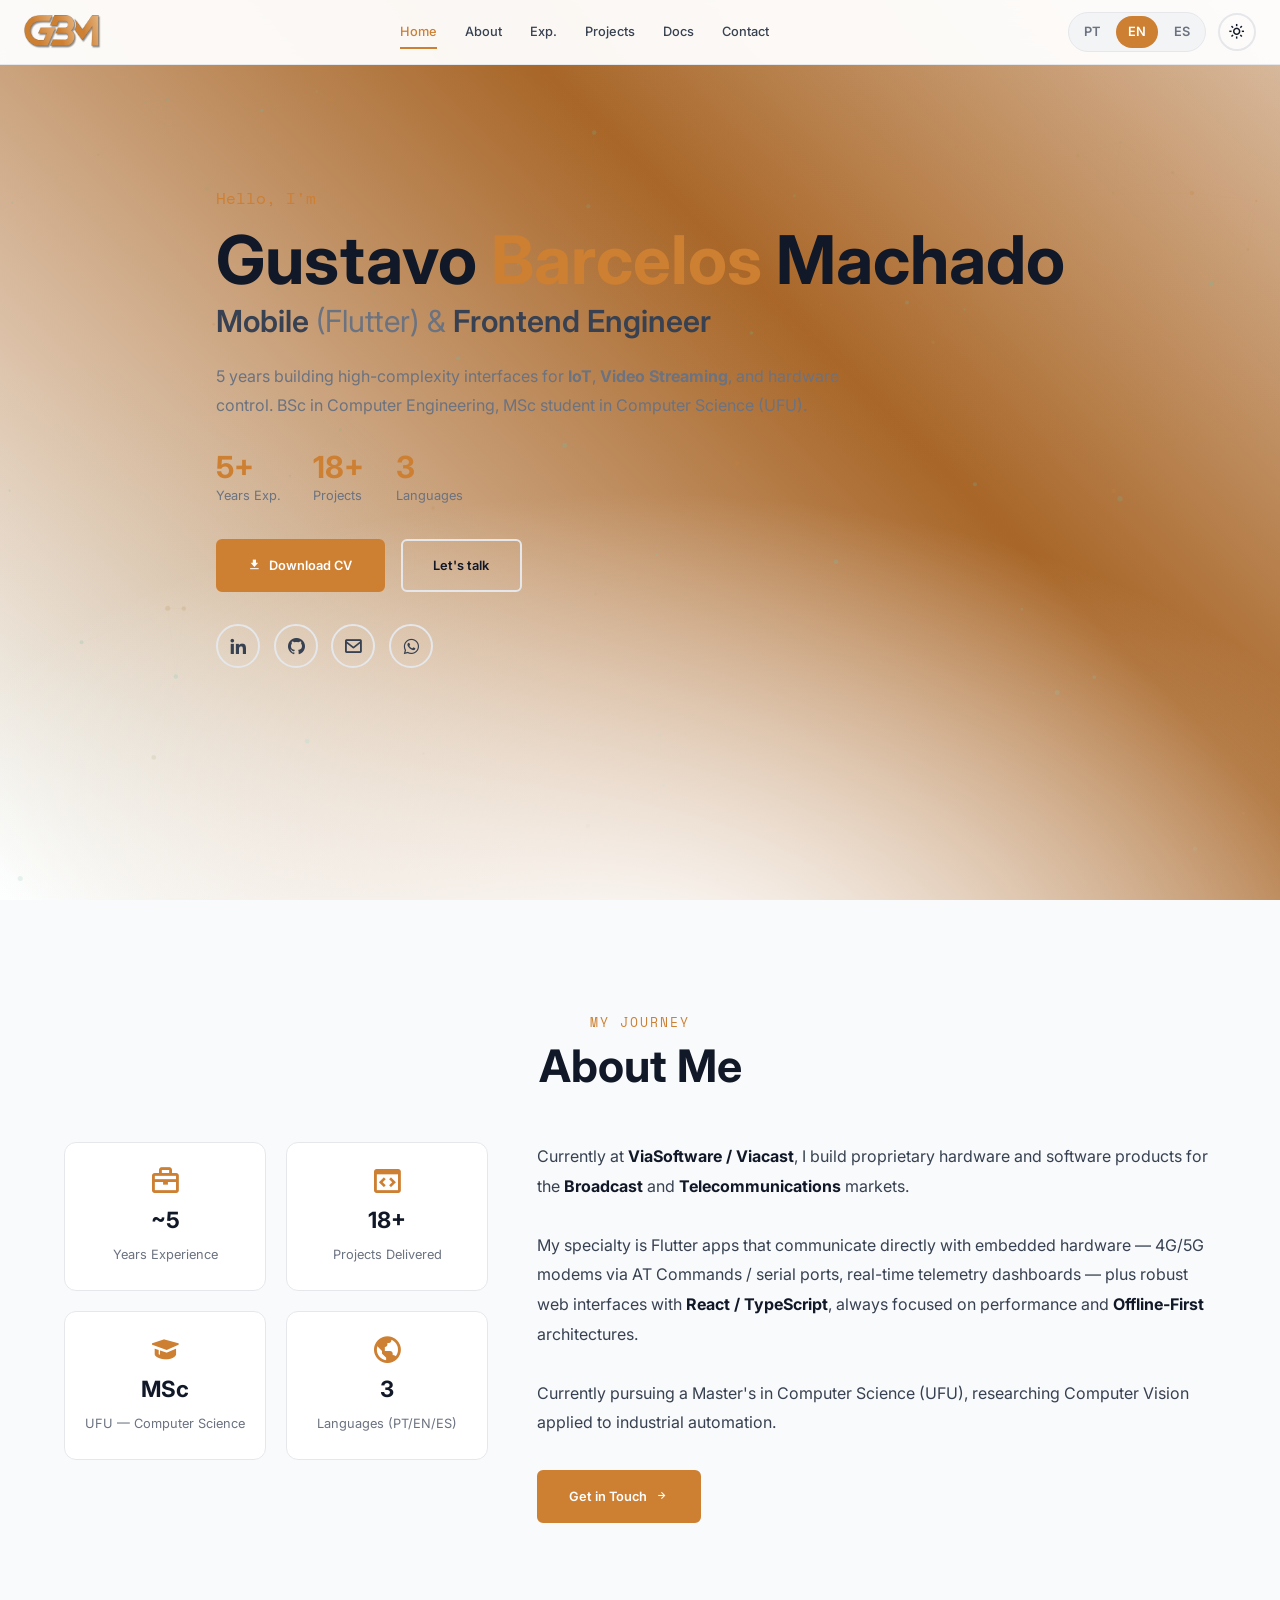
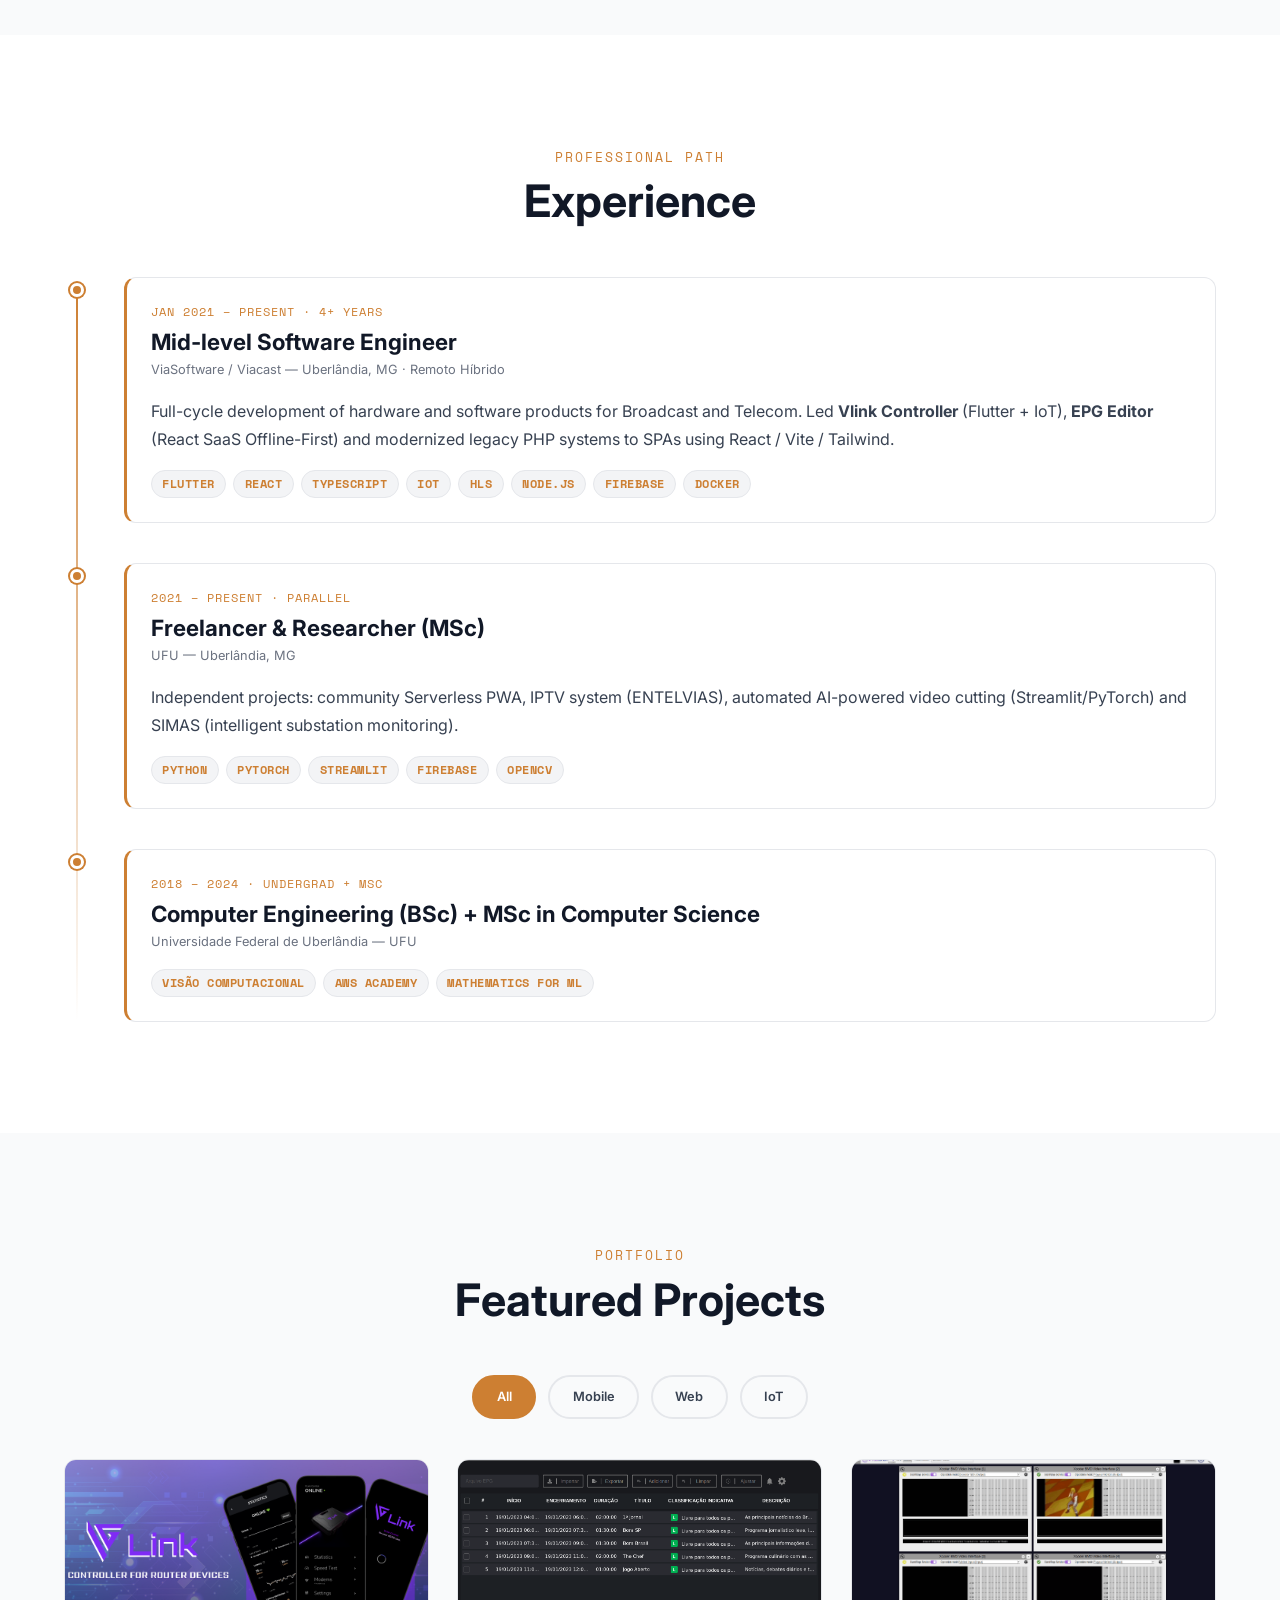
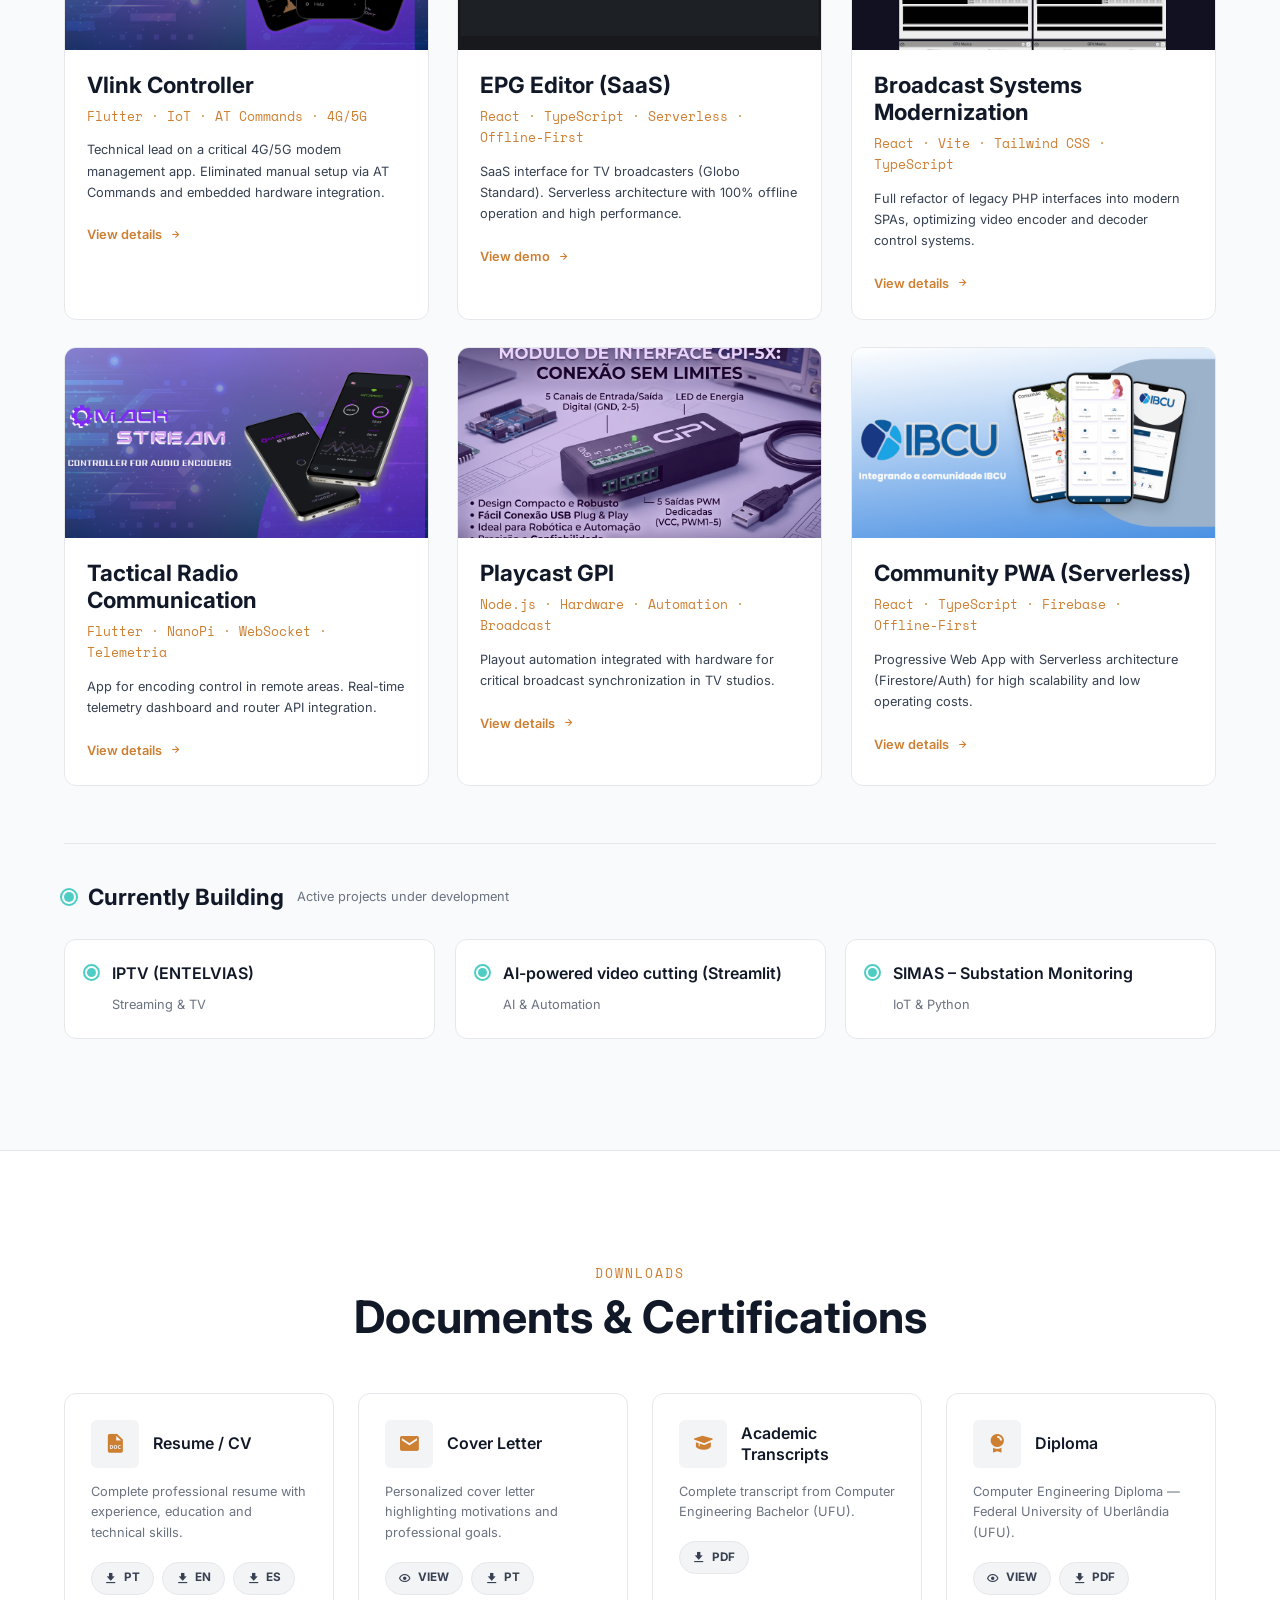
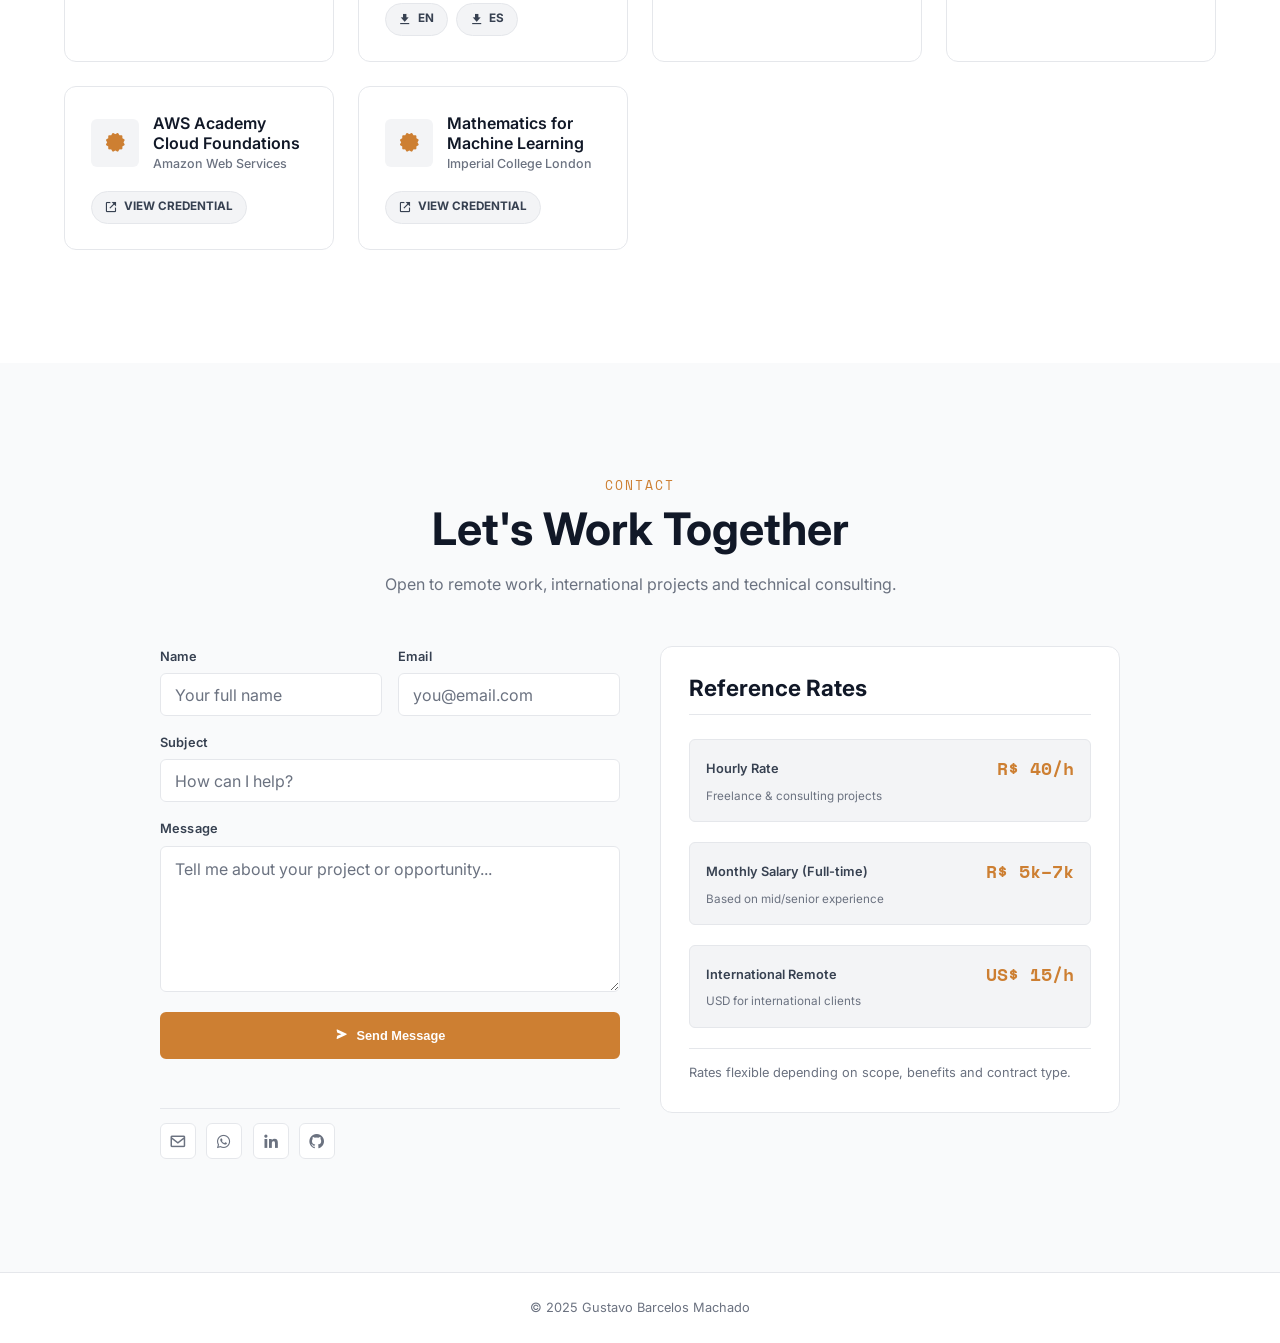
==== commit 047598b8: "Merge branch 'master' into aux" ====
--- a/index.html
+++ b/index.html
@@ -333,4 +333,4 @@
 <!-- ES Module entry point (deferred by default for module scripts) -->
 <script type="module" src="./assets/js/main.js"></script>
 </body>
-</html>+</html>
